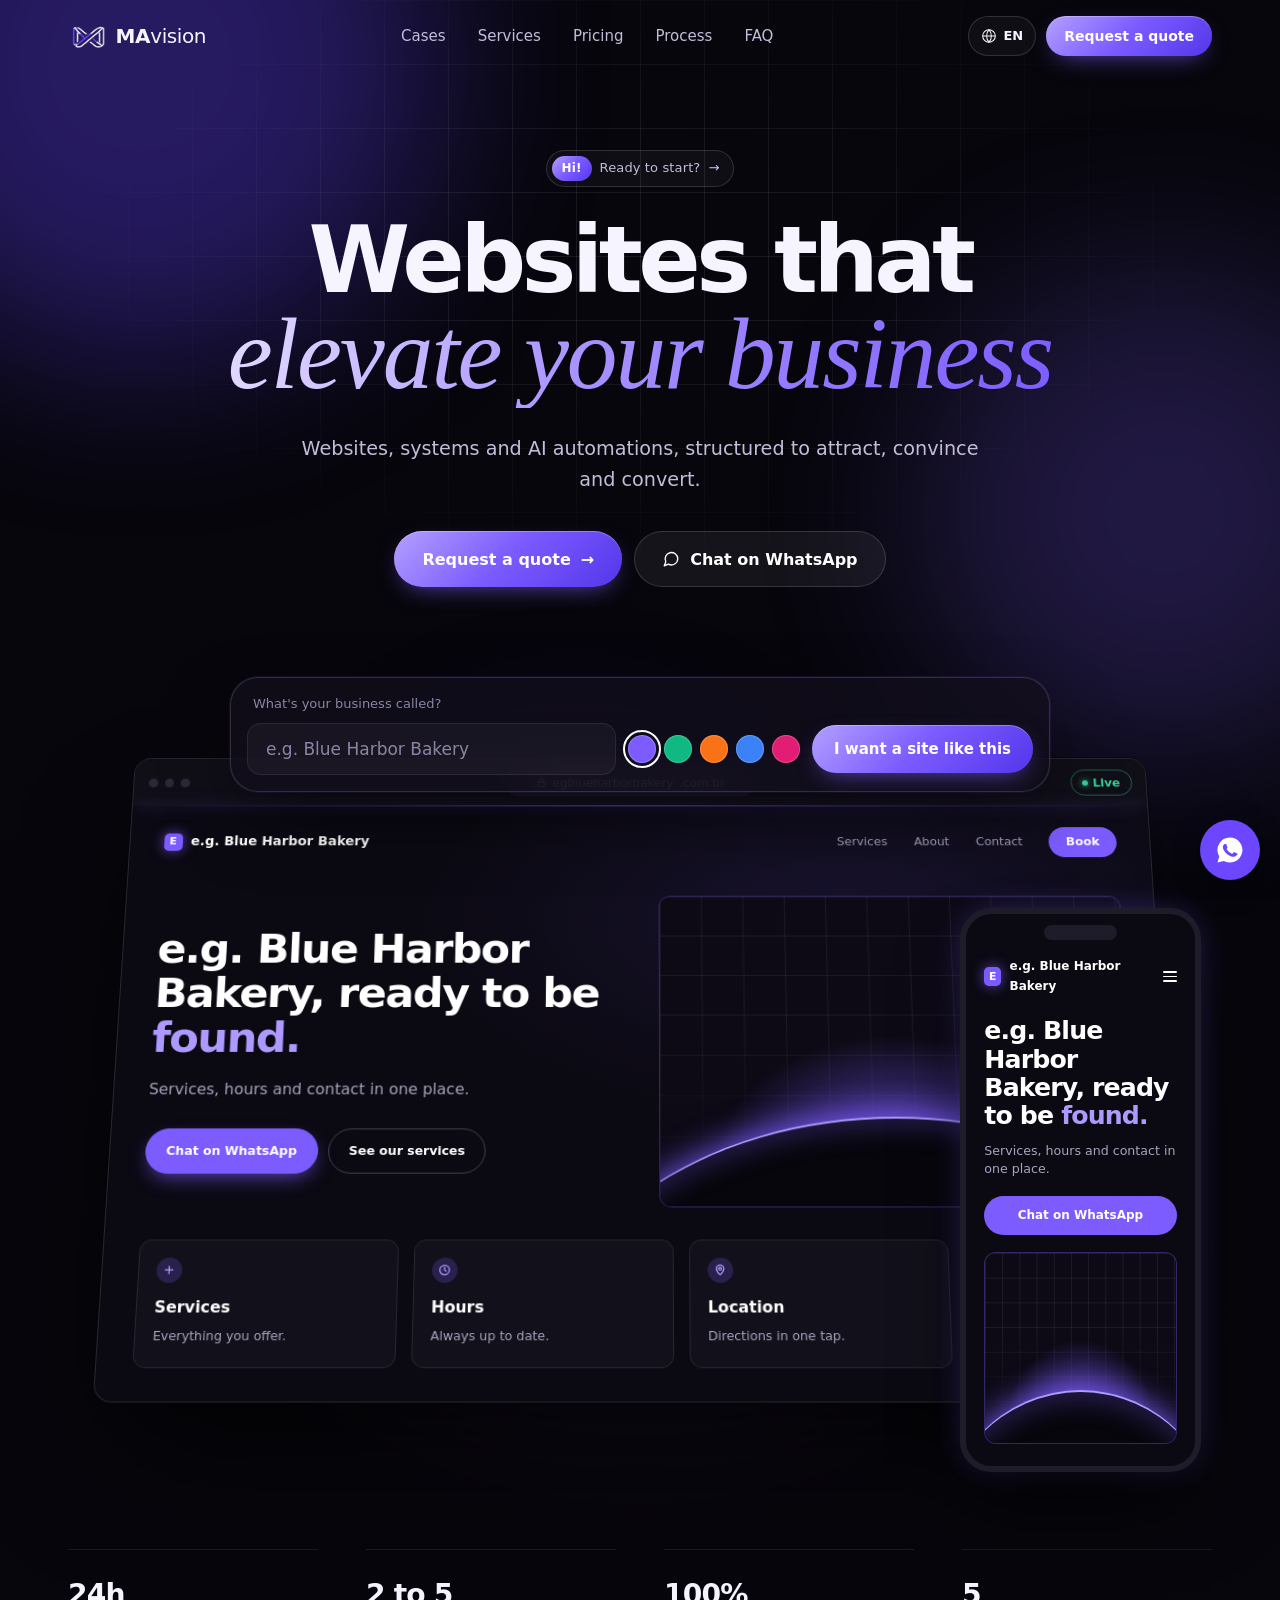
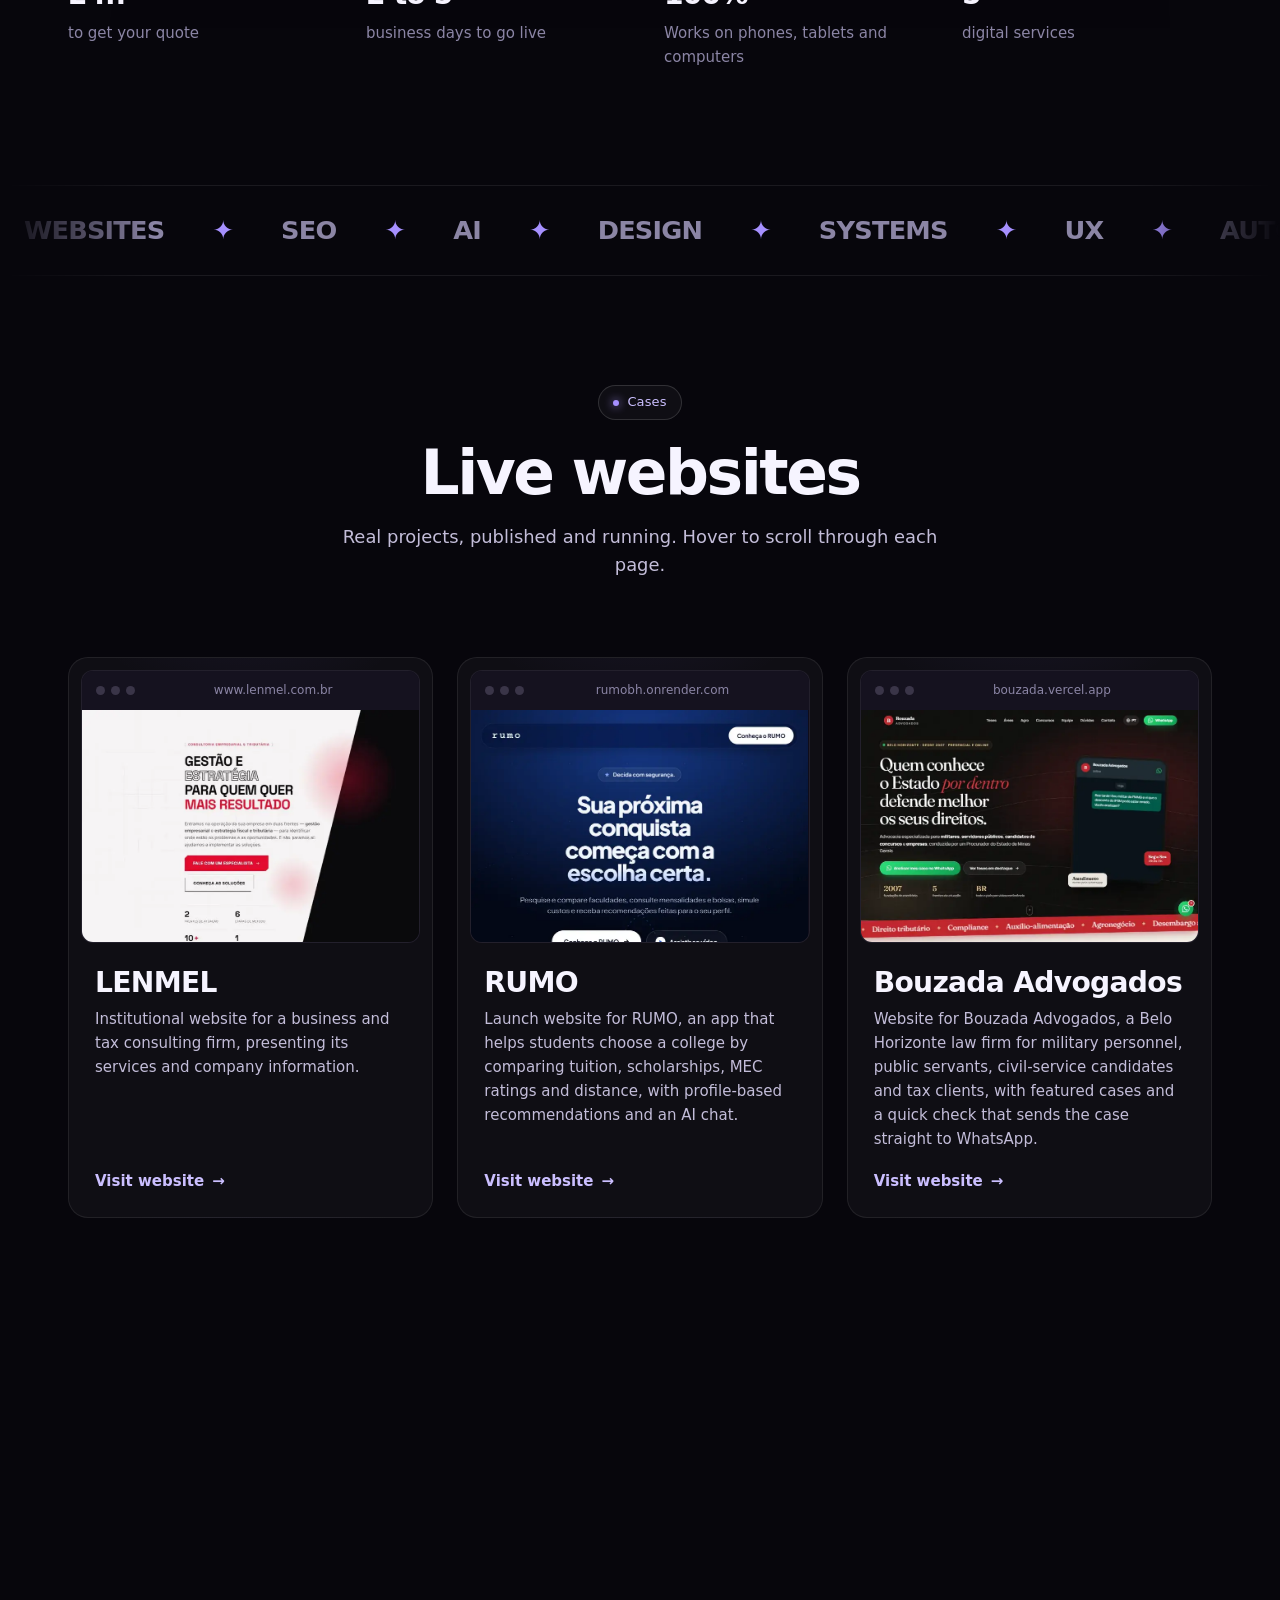
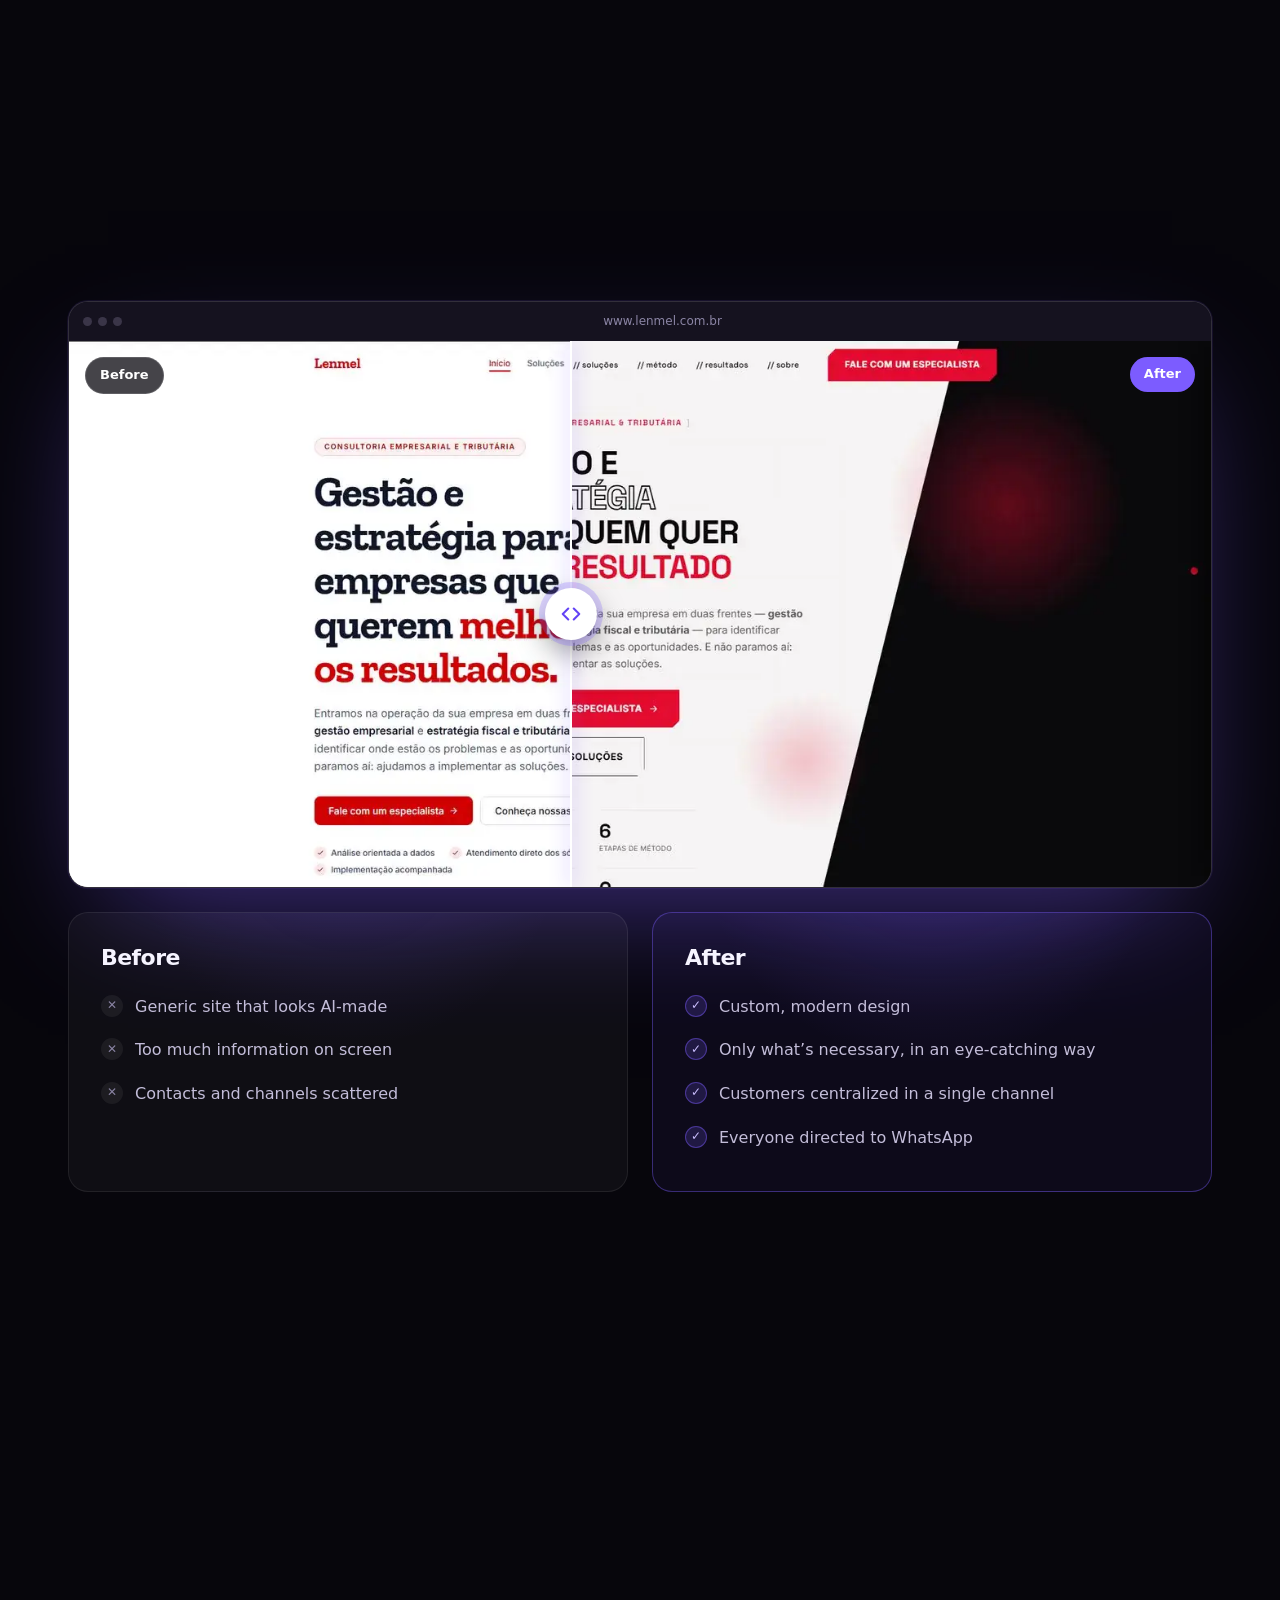
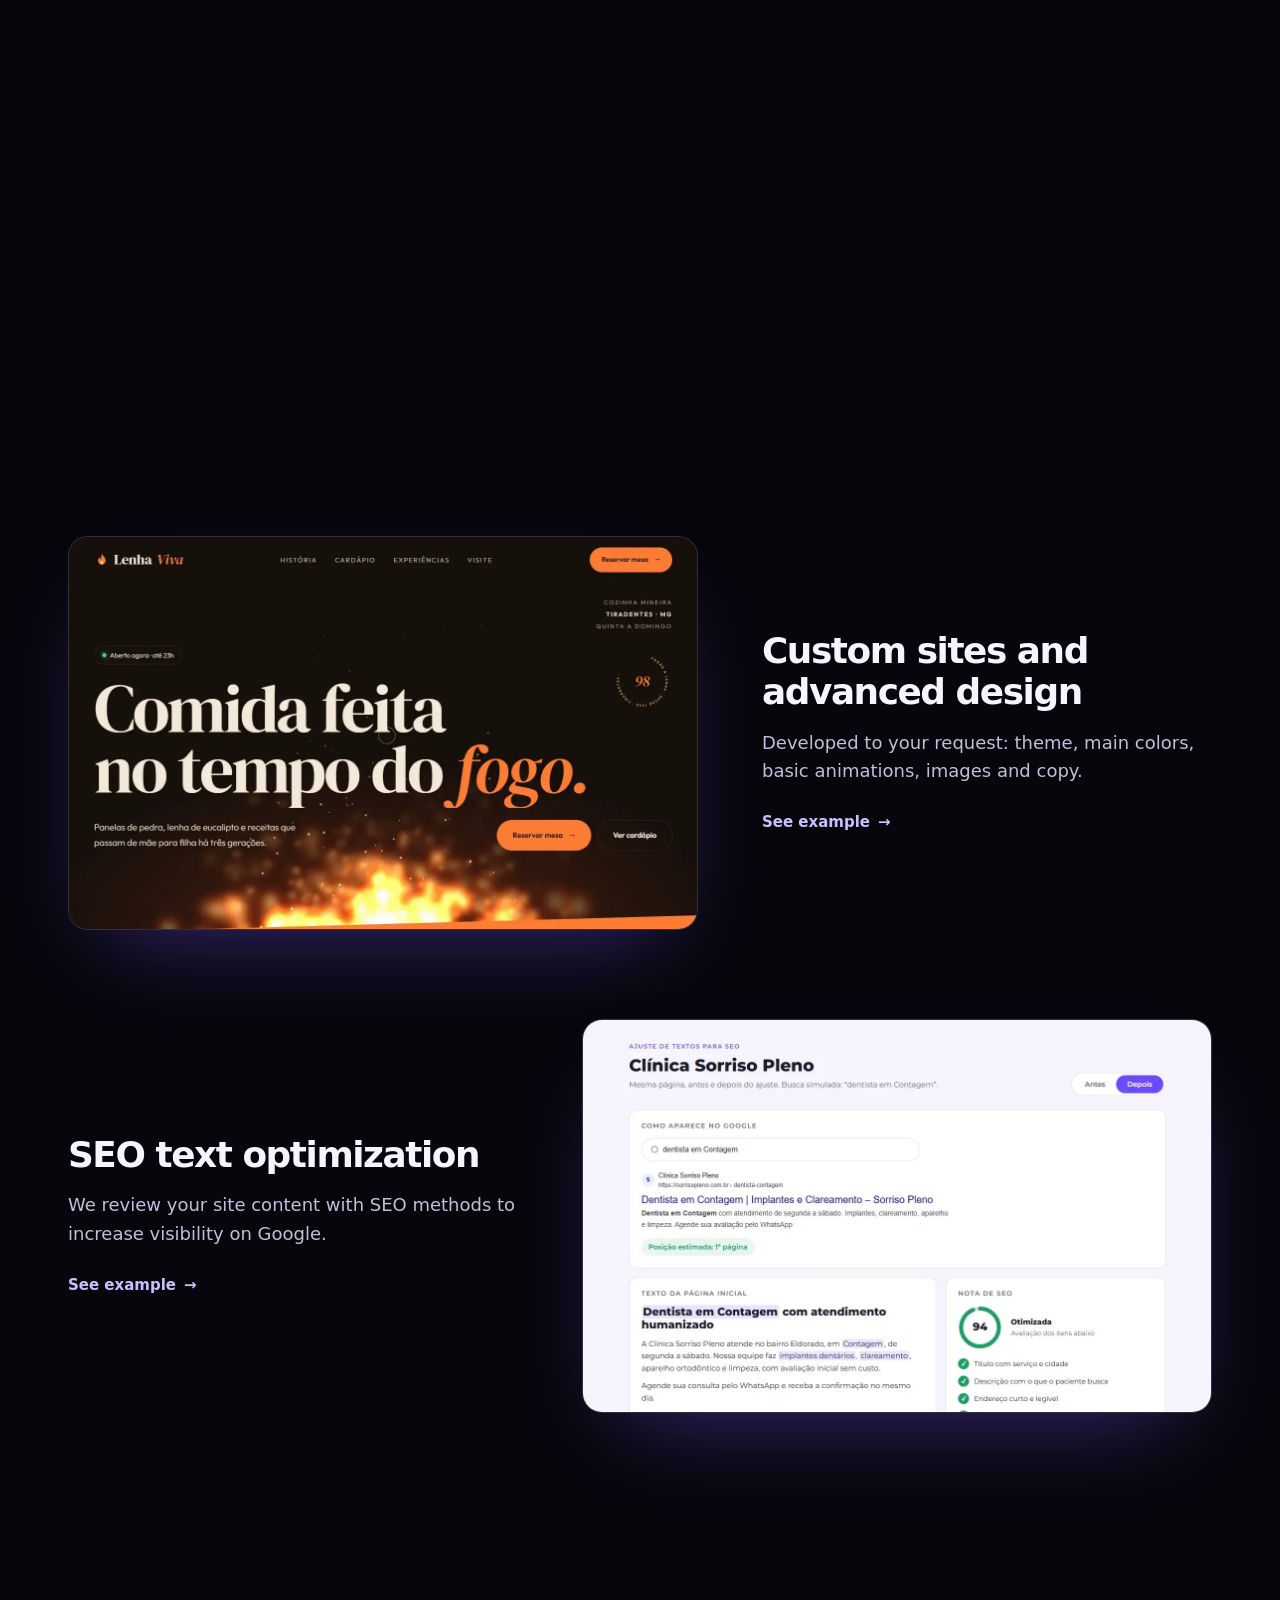
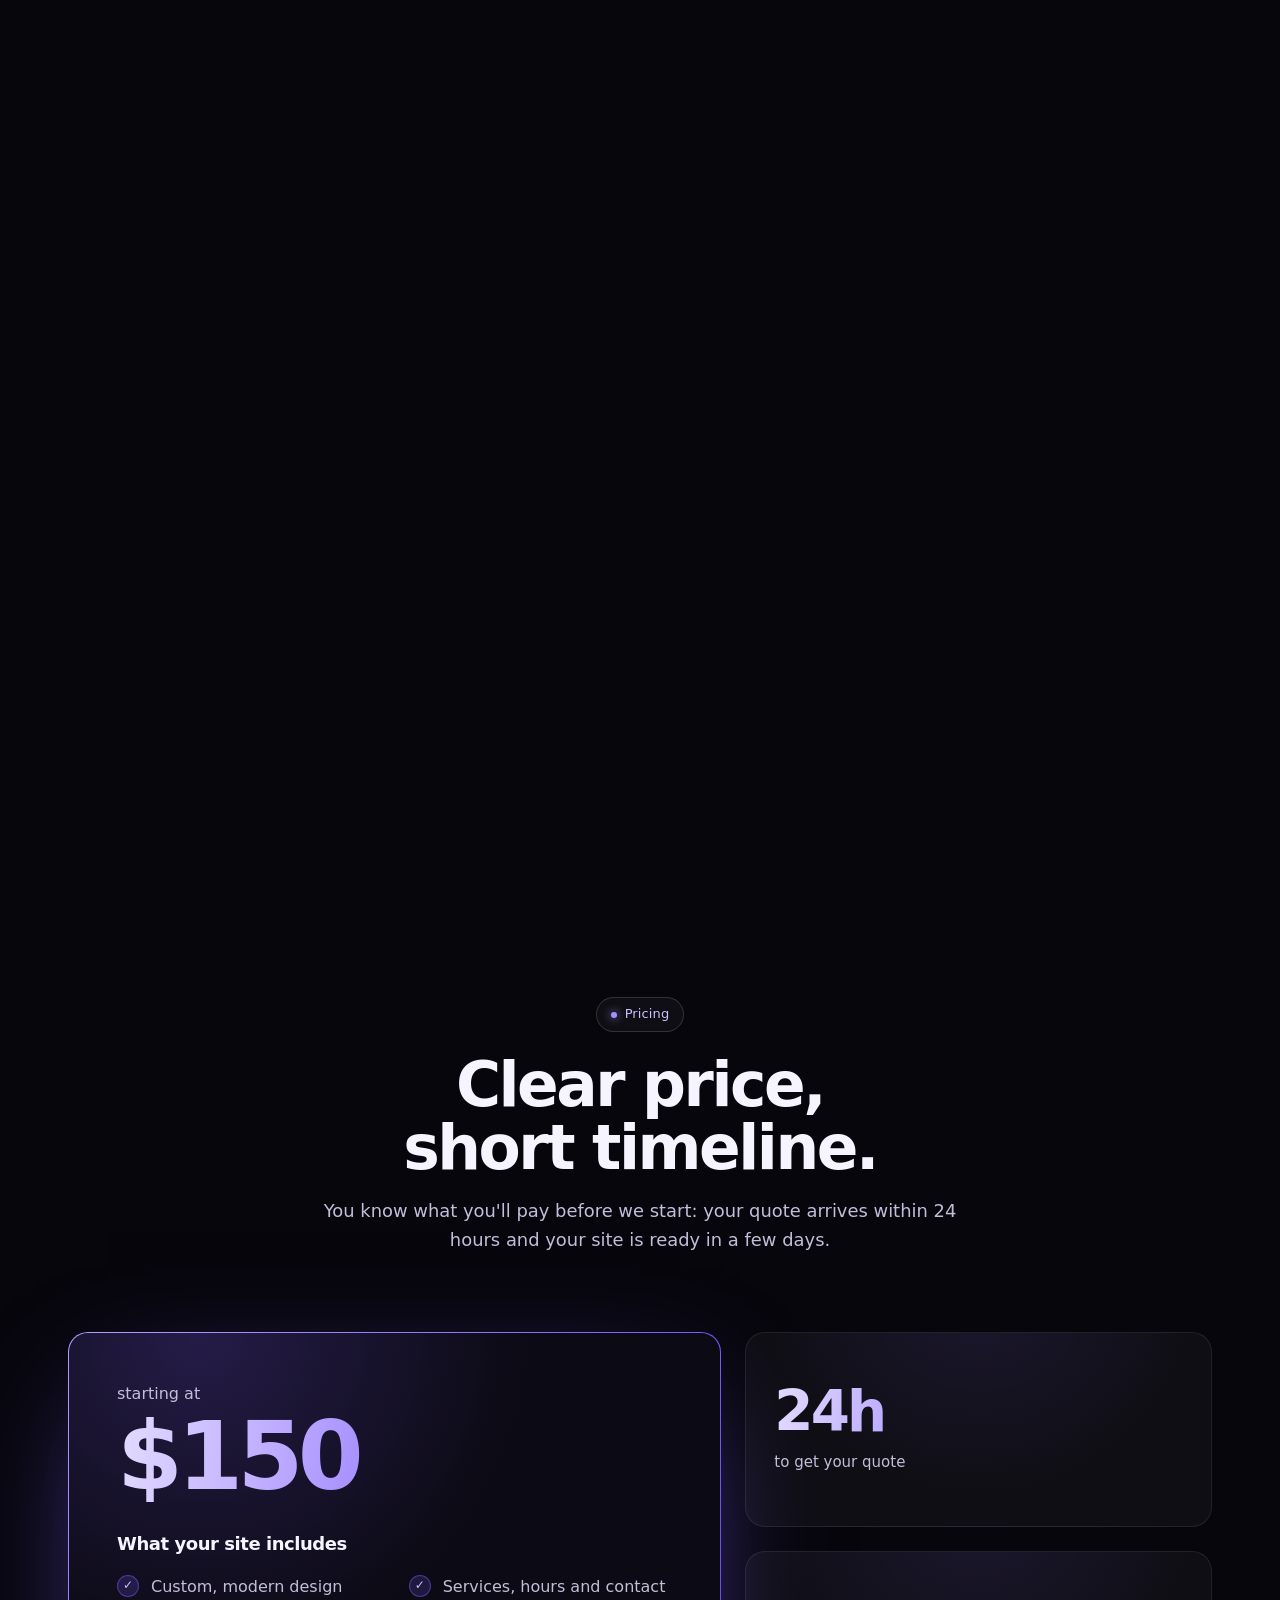
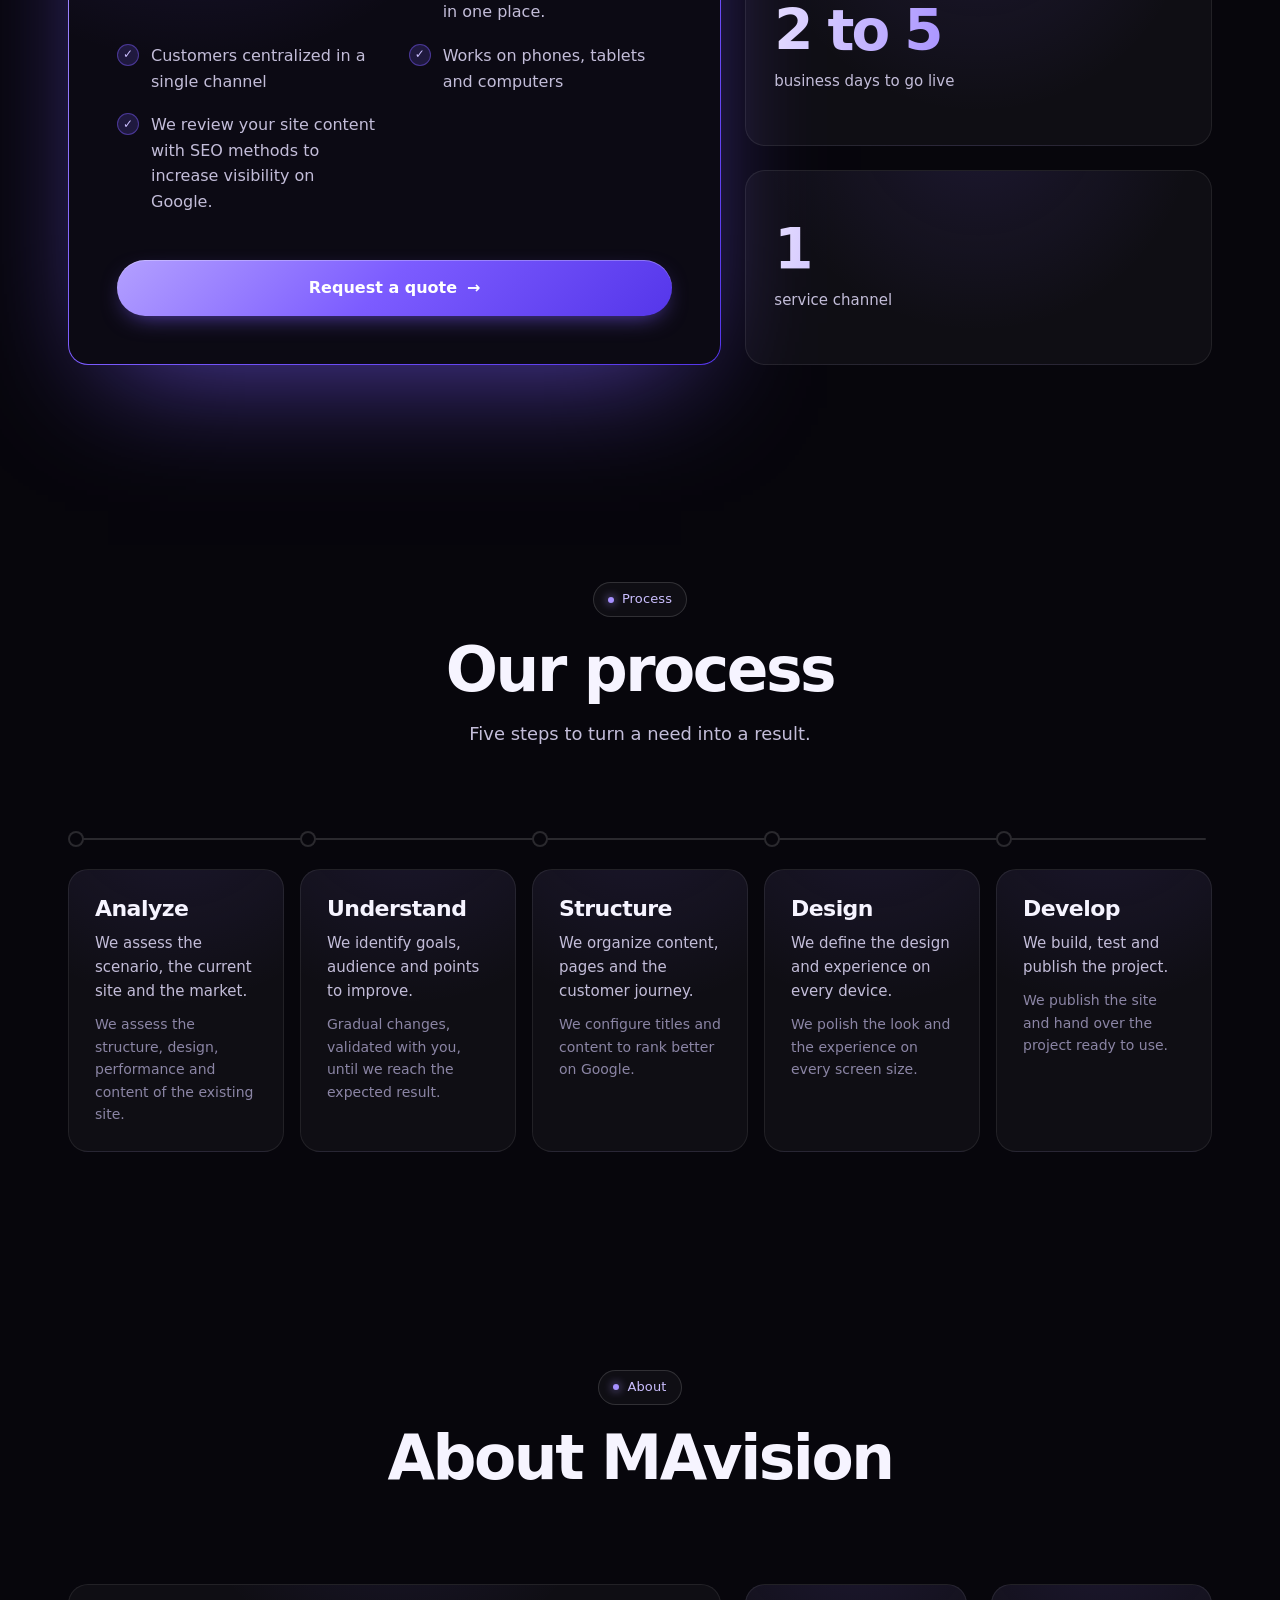
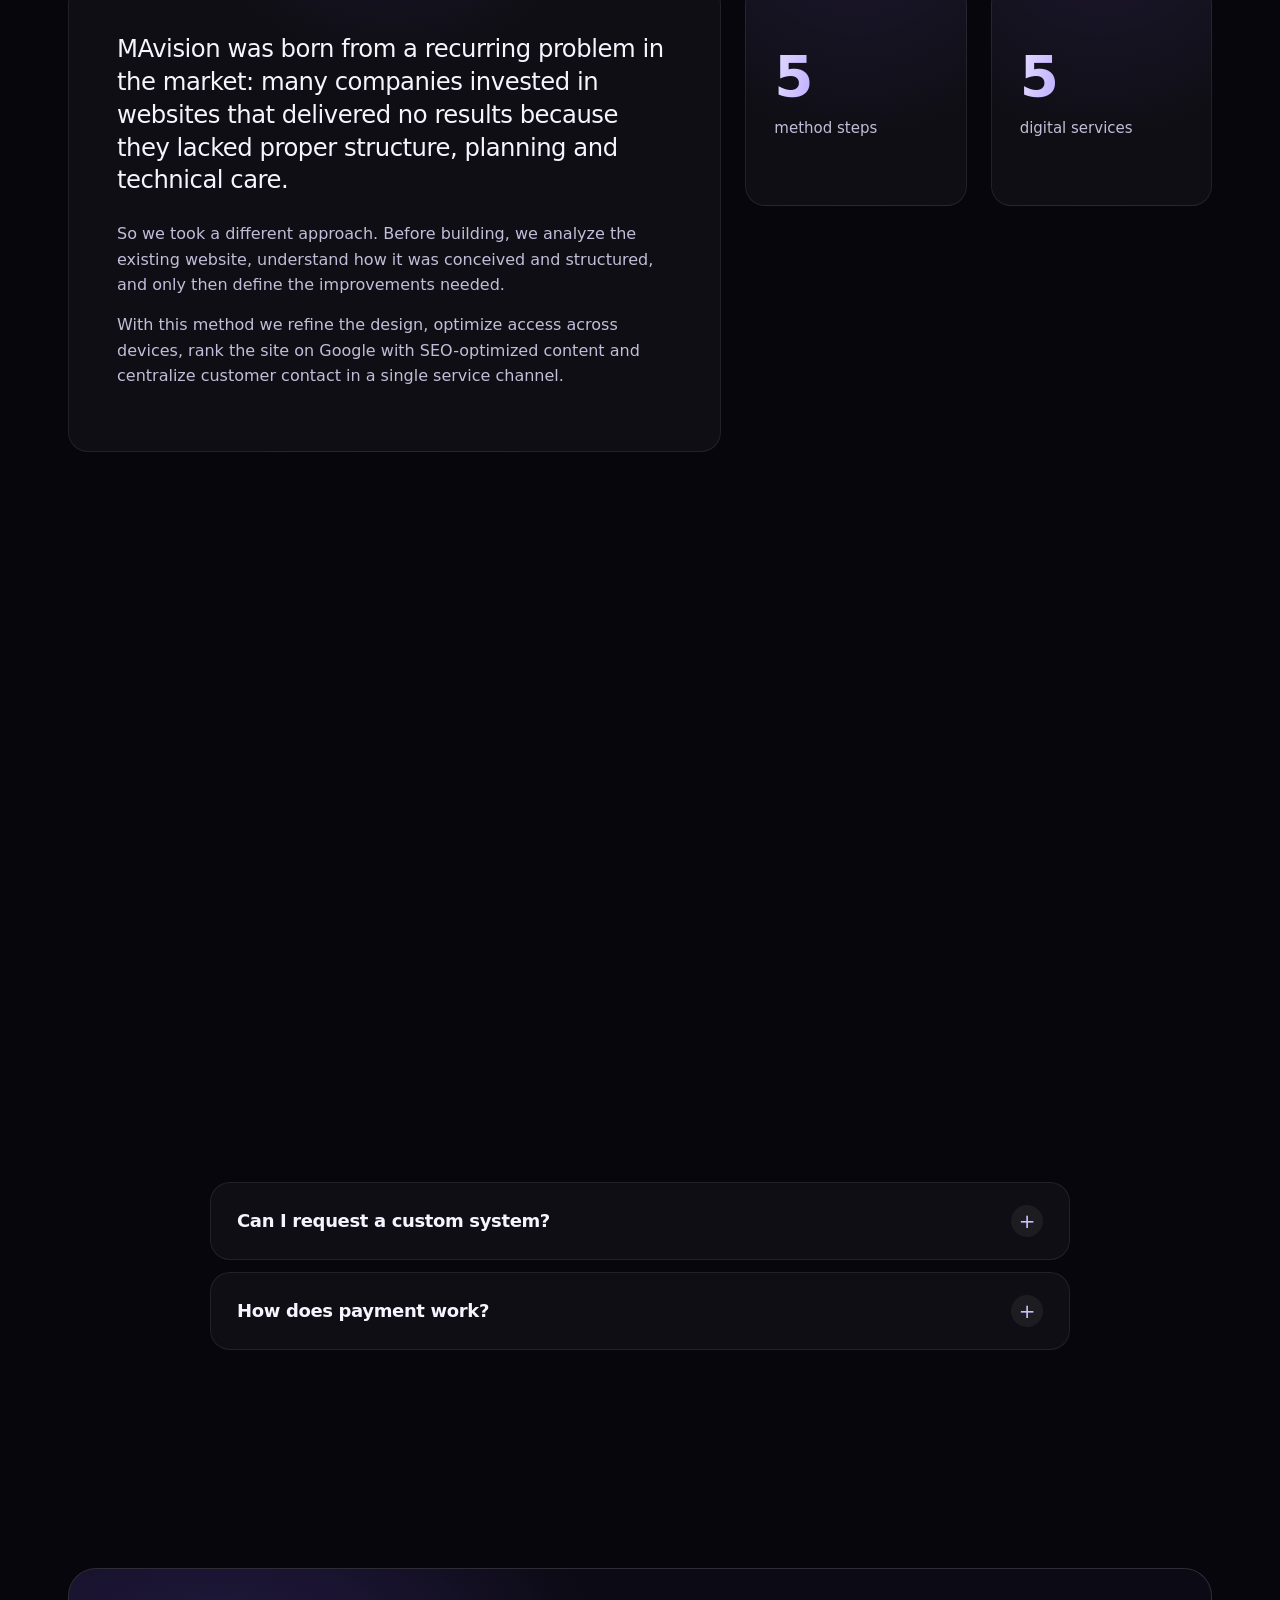
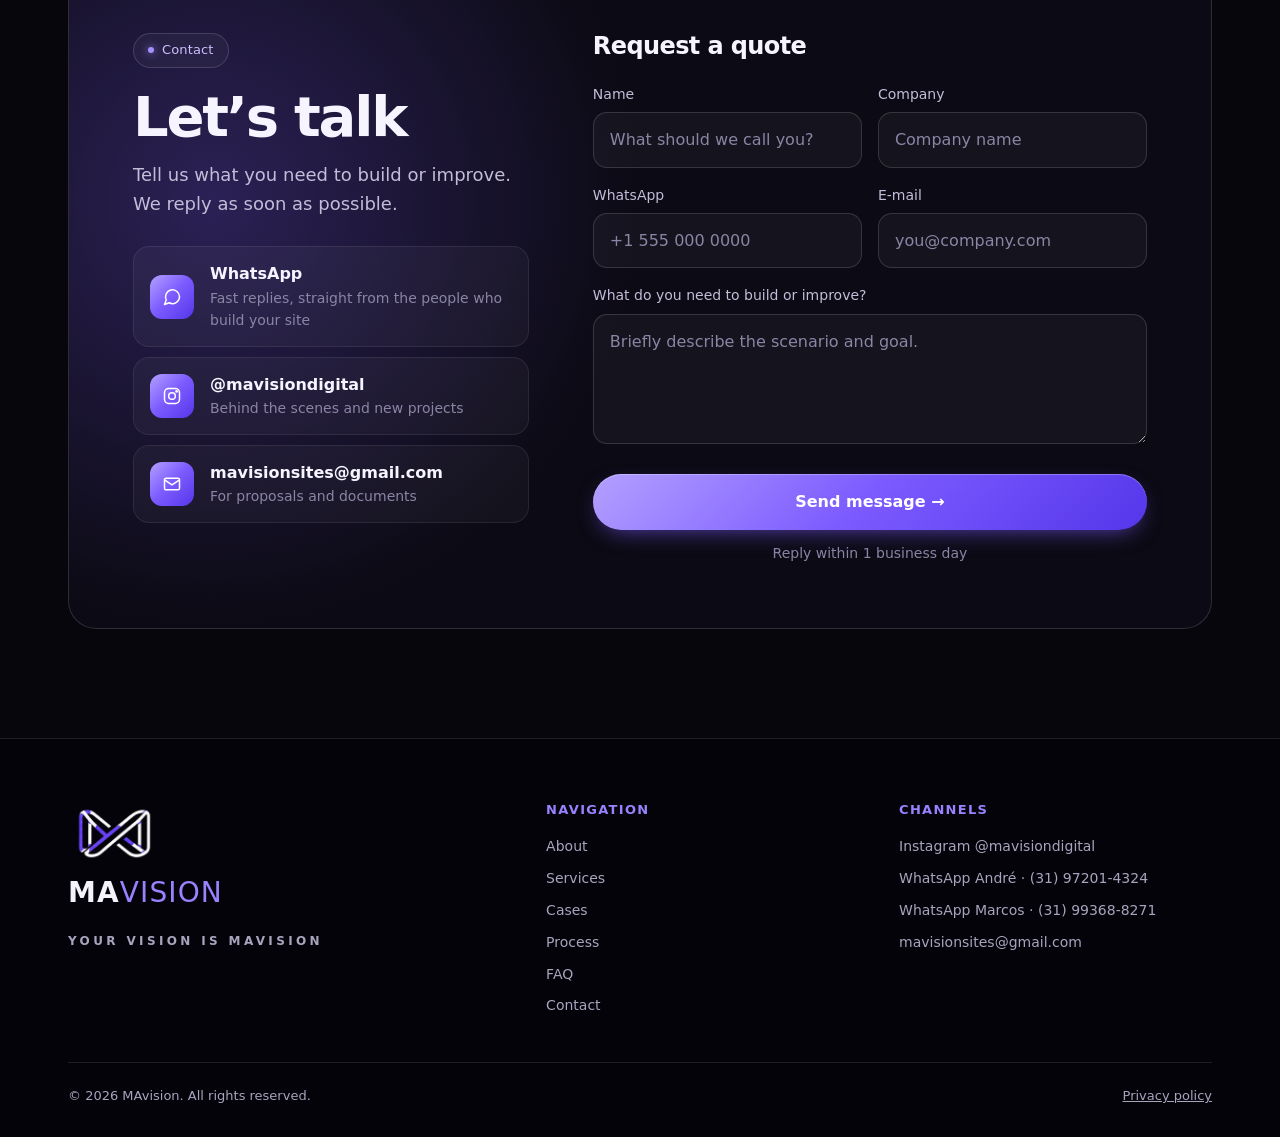
==== en/index.html @ d584a795 "Adiciona o case da Bouzada Advogados Terceiro case na seção "Sites no ar", com o print da página int" ====
<!DOCTYPE html>
<!-- Gerado por build.js a partir de src/index.template.html e i18n.js. Não edite este arquivo; edite o modelo e rode: node build.js -->
<html lang="en">
<head>
<meta charset="utf-8">
<meta name="viewport" content="width=device-width, initial-scale=1, viewport-fit=cover">
<meta http-equiv="Content-Security-Policy" content="default-src 'none'; script-src 'self'; style-src 'self' 'unsafe-inline' https://fonts.googleapis.com; font-src https://fonts.gstatic.com; img-src 'self' data:; frame-src 'self'; manifest-src 'self'; base-uri 'none'; form-action 'none'">
<meta name="referrer" content="strict-origin-when-cross-origin">
<title>Website Design, SEO and AI Automation | MAvision</title>
<meta name="description" content="Professional website design for businesses in North America, Europe and Brazil: custom sites, SEO and AI automation. Get your quote within 24 hours.">
<link rel="canonical" href="https://www.mavision.com.br/en/">
<link rel="alternate" hreflang="pt-BR" href="https://www.mavision.com.br/">
<link rel="alternate" hreflang="en" href="https://www.mavision.com.br/en/">
<link rel="alternate" hreflang="es" href="https://www.mavision.com.br/es/">
<link rel="alternate" hreflang="x-default" href="https://www.mavision.com.br/en/">
<meta property="og:type" content="website">
<meta property="og:site_name" content="MAvision">
<meta property="og:locale" content="en_US">
<meta property="og:locale:alternate" content="pt_BR">
<meta property="og:locale:alternate" content="es_ES">
<meta property="og:url" content="https://www.mavision.com.br/en/">
<meta property="og:title" content="Website Design, SEO and AI Automation | MAvision">
<meta property="og:description" content="Professional website design for businesses in North America, Europe and Brazil: custom sites, SEO and AI automation. Get your quote within 24 hours.">
<meta property="og:image" content="https://www.mavision.com.br/og-image.jpg">
<meta property="og:image:width" content="1200">
<meta property="og:image:height" content="630">
<meta property="og:image:alt" content="MAvision">
<meta name="twitter:card" content="summary_large_image">
<meta name="twitter:title" content="Website Design, SEO and AI Automation | MAvision">
<meta name="twitter:description" content="Professional website design for businesses in North America, Europe and Brazil: custom sites, SEO and AI automation. Get your quote within 24 hours.">
<meta name="twitter:image" content="https://www.mavision.com.br/og-image.jpg">
<link rel="icon" href="../favicon.ico" sizes="48x48">
<link rel="icon" href="../favicon.svg" type="image/svg+xml">
<link rel="icon" href="../favicon-32.png" type="image/png" sizes="32x32">
<link rel="apple-touch-icon" href="../apple-touch-icon.png">
<link rel="manifest" href="../site.webmanifest">
<meta name="theme-color" content="#07060c">
<script type="application/ld+json">
{"@context":"https://schema.org","@graph":[{"@type":"ProfessionalService","@id":"https://www.mavision.com.br/#mavision","name":"MAvision","url":"https://www.mavision.com.br/en/","inLanguage":"en","slogan":"Your vision is MAvision","description":"Websites, systems and AI automations, structured to attract, convince and convert.","logo":"https://www.mavision.com.br/icon-512.png","image":"https://www.mavision.com.br/og-image.jpg","email":"mavisionsites@gmail.com","telephone":"+55-31-99368-8271","address":{"@type":"PostalAddress","addressLocality":"Belo Horizonte","addressRegion":"MG","addressCountry":"BR"},"areaServed":[{"@type":"Country","name":"Brazil"},{"@type":"Place","name":"North America"},{"@type":"Place","name":"Europe"}],"availableLanguage":["pt-BR","en","es"],"sameAs":["https://instagram.com/mavisiondigital"],"makesOffer":{"@type":"Offer","itemOffered":{"@type":"Service","name":"Institutional websites"},"priceSpecification":[{"@type":"PriceSpecification","minPrice":"150","priceCurrency":"USD"},{"@type":"PriceSpecification","minPrice":"150","priceCurrency":"EUR"}]},"hasOfferCatalog":{"@type":"OfferCatalog","name":"Services","itemListElement":[{"@type":"Offer","itemOffered":{"@type":"Service","name":"Institutional websites","description":"Built from ready-made templates or as a simple informational site with a clear structure."}},{"@type":"Offer","itemOffered":{"@type":"Service","name":"Custom sites and advanced design","description":"Developed to your request: theme, main colors, basic animations, images and copy."}},{"@type":"Offer","itemOffered":{"@type":"Service","name":"SEO text optimization","description":"We review your site content with SEO methods to increase visibility on Google."}},{"@type":"Offer","itemOffered":{"@type":"Service","name":"Artificial Intelligence automation","description":"Process automation, such as building and installing a basic contract issuing system."}},{"@type":"Offer","itemOffered":{"@type":"Service","name":"System quotes and feasibility","description":"We assess the need and feasibility of a custom system and provide a quote."}}]}},{"@type":"WebSite","@id":"https://www.mavision.com.br/#site","url":"https://www.mavision.com.br/","name":"MAvision","inLanguage":"en","publisher":{"@id":"https://www.mavision.com.br/#mavision"}},{"@type":"FAQPage","inLanguage":"en","mainEntity":[{"@type":"Question","name":"How long does it take to build a website?","acceptedAnswer":{"@type":"Answer","text":"Institutional sites usually take 2 to 5 business days. Custom projects vary with complexity."}},{"@type":"Question","name":"Will the site work well on mobile?","acceptedAnswer":{"@type":"Answer","text":"Yes. All projects are responsive and optimized for different devices."}},{"@type":"Question","name":"Do you handle SEO?","acceptedAnswer":{"@type":"Answer","text":"Yes. We adjust copy and structure to improve your Google ranking."}},{"@type":"Question","name":"Can I request a custom system?","acceptedAnswer":{"@type":"Answer","text":"Yes. We assess feasibility and send a quote based on your needs."}},{"@type":"Question","name":"How does payment work?","acceptedAnswer":{"@type":"Answer","text":"Terms are set in the quote, after we understand the project scope."}}]}]}
</script>
<link rel="preconnect" href="https://fonts.googleapis.com"><link rel="preconnect" href="https://fonts.gstatic.com" crossorigin>
<link rel="preload" as="style" id="gf" href="https://fonts.googleapis.com/css2?family=Geist:wght@400;500;600;700;800&family=Instrument+Serif:ital@1&family=Montserrat:wght@300;400;600;700;800&display=swap">
<noscript><link rel="stylesheet" href="https://fonts.googleapis.com/css2?family=Geist:wght@400;500;600;700;800&family=Instrument+Serif:ital@1&family=Montserrat:wght@300;400;600;700;800&display=swap"></noscript>
<link rel="stylesheet" href="../style.css">
<script src="../boot.js"></script>
</head>
<body>
<a class="skip" href="#main">MAvision</a>
<div class="bg" aria-hidden="true"><i class="a1"></i><i class="a2"></i><i class="a3"></i></div>

<header class="bar" id="bar"><div class="w bar-in">
<a class="brand" href="#hero" aria-label="MAvision"><img src="../logo-sm.webp" alt="" width="180" height="134"><span><b>MA</b>vision</span></a>
<nav id="nv" aria-label="MAvision"><a href="#cases" data-t="n3">Cases</a><a href="#servicos" data-t="n2">Services</a><a href="#preco" data-t="k1x">Pricing</a><a href="#processo" data-t="n4">Process</a><a href="#faq">FAQ</a></nav>
<div class="tools">
<div class="lang" id="lg"><button type="button" aria-haspopup="true" aria-expanded="false" data-a="al" aria-label="Language"><svg viewBox="0 0 24 24" aria-hidden="true"><circle cx="12" cy="12" r="9.5"/><path d="M2.5 12h19M12 2.5a14.5 14.5 0 010 19M12 2.5a14.5 14.5 0 000 19"/></svg><span id="lc">EN</span></button>
<ul><li><a href="../" hreflang="pt-BR" lang="pt-BR" data-l="pt">Português</a></li><li><a href="../en/" hreflang="en" lang="en" data-l="en" aria-current="true">English</a></li><li><a href="../es/" hreflang="es" lang="es" data-l="es">Español</a></li></ul></div>
<a class="btn btn-sm" href="#contato" data-t="b1">Request a quote</a>
<button class="mb" id="mb" type="button" aria-expanded="false" aria-controls="mp" data-a="am" aria-label="Open menu"><span data-t="mnu">Menu</span></button>
</div></div>
<div class="mp" id="mp">
<div class="mp-h"><span data-t="mnu">Menu</span><button type="button" class="mp-x" id="mpc" data-t="mcl">Close</button></div>
<nav class="mp-n" aria-label="MAvision"><a href="#hero" data-t="mhm">Home</a><a href="#cases" data-t="n3">Cases</a><a href="#servicos" data-t="n2">Services</a><a href="#preco" data-t="k1x">Pricing</a><a href="#processo" data-t="n4">Process</a><a href="#sobre" data-t="n1">About</a><a href="#faq">FAQ</a><a href="#contato" data-t="n5">Contact</a></nav>
<div class="mp-l"><a href="../" hreflang="pt-BR" lang="pt-BR" data-l="pt">PT</a><a href="../en/" hreflang="en" lang="en" data-l="en" aria-current="true">EN</a><a href="../es/" hreflang="es" lang="es" data-l="es">ES</a></div>
</div></header>

<main id="main">
<!-- HERO: headline, then the visitor builds their own site -->
<section class="hero" id="hero">
<div class="hero-grid" aria-hidden="true"></div>
<div class="w hero-in">
<a class="chip chip-hero r0" href="#contato"><b data-t="hi">Hi!</b><span data-t="badge">Ready to start?</span><i aria-hidden="true">→</i></a>
<h1 class="r0"><span data-t="h1a">Websites that</span> <em data-t="h1b">elevate your business</em></h1>
<p class="lead r0" data-t="hs">Websites, systems and AI automations, structured to attract, convince and convert.</p>
<div class="hero-acts r0"><a class="btn btn-lg" href="#contato"><span data-t="b1">Request a quote</span><i class="ar" aria-hidden="true">→</i></a><a class="btn btn-ghost btn-lg" id="wb" href="https://wa.me/5531993688271?text=Hello!%20I%20came%20from%20the%20MAvision%20website%20and%20would%20like%20a%20quote%20for%20a%20website%2Fsystem." target="_blank" rel="noopener noreferrer"><svg viewBox="0 0 24 24" aria-hidden="true"><path d="M21 11.5a8.4 8.4 0 01-12.4 7.4L3 21l2.1-5.4A8.4 8.4 0 1121 11.5z"/></svg><span data-t="bw">Chat on WhatsApp</span></a></div>
</div>

<div class="w stage r0" id="stage">
<form class="cmd" id="live" novalidate>
<label for="lvn" data-t="lvl">What's your business called?</label>
<div class="cmd-row">
<input id="lvn" maxlength="40" autocomplete="organization" data-p="lvp" placeholder="e.g. Blue Harbor Bakery">
<div class="sw" role="radiogroup" aria-labelledby="lvcl"><span id="lvcl" class="vh" data-t="lvc">Brand colour</span><input type="radio" name="lvc" id="c1" value="#7c5cff" checked><label for="c1" style="--c:#7c5cff" aria-label="Roxo"></label><input type="radio" name="lvc" id="c2" value="#10b981"><label for="c2" style="--c:#10b981" aria-label="Verde"></label><input type="radio" name="lvc" id="c3" value="#f97316"><label for="c3" style="--c:#f97316" aria-label="Laranja"></label><input type="radio" name="lvc" id="c4" value="#3b82f6"><label for="c4" style="--c:#3b82f6" aria-label="Azul"></label><input type="radio" name="lvc" id="c5" value="#e11d74"><label for="c5" style="--c:#e11d74" aria-label="Rosa"></label></div>
<a class="btn" id="lvb" href="https://wa.me/5531993688271?text=Hello!%20I%20came%20from%20the%20MAvision%20website%20and%20would%20like%20a%20quote%20for%20a%20website%2Fsystem." target="_blank" rel="noopener noreferrer" data-t="lvb">I want a site like this</a>
</div>
</form>
<div class="tilt" id="tilt">
<div class="mock" id="mock" data-ui aria-hidden="true">
<div class="m-top"><i></i><i></i><i></i><span class="m-url"><svg viewBox="0 0 24 24"><rect x="5" y="11" width="14" height="10" rx="2"/><path d="M8 11V7a4 4 0 018 0v4"/></svg><span id="lvurl">suamarca</span>.com.br</span><span class="m-live" data-t="mon">Live</span></div>
<div class="m-body">
<div class="m-nav"><span class="m-logo"><i id="lvini">S</i><b class="lvname" data-t="mk">Your brand</b></span><span data-t="n2">Services</span><span data-t="n1">About</span><span data-t="n5">Contact</span><span class="m-cta" data-t="mag">Book</span></div>
<div class="m-hero"><div><b class="m-name"><span class="lvh" data-t="mhn">Your business</span><span data-t="mhx">, ready to be</span> <em data-t="mhy">found.</em></b><p data-t="mp">Services, hours and contact in one place.</p><div class="m-btns"><span data-t="bw">Chat on WhatsApp</span><span data-t="b2">See our services</span></div></div><div class="m-pic"><span class="m-grid"></span><span class="m-arc"></span></div></div>
<div class="m-feat"><div><i><svg viewBox="0 0 24 24"><path d="M12 5v14M5 12h14"/></svg></i><b data-t="n2">Services</b><small data-t="mc1">Everything you offer.</small></div><div><i><svg viewBox="0 0 24 24"><circle cx="12" cy="12" r="9"/><path d="M12 7v5l3 2"/></svg></i><b data-t="mc2t">Hours</b><small data-t="mc2">Always up to date.</small></div><div><i><svg viewBox="0 0 24 24"><path d="M12 21s-7-6.2-7-11.5a7 7 0 0114 0C19 14.8 12 21 12 21z"/><circle cx="12" cy="9.5" r="2.5"/></svg></i><b data-t="mc3t">Location</b><small data-t="mc3">Directions in one tap.</small></div></div>
</div>
</div>
<div class="m-phone" aria-hidden="true"><div class="m-nav"><span class="m-logo"><i class="lvini2">S</i><b class="lvname" data-t="mk">Your brand</b></span><b class="m-burger"><i></i><i></i><i></i></b></div><b class="m-name"><span class="lvh" data-t="mhn">Your business</span><span data-t="mhx">, ready to be</span> <em data-t="mhy">found.</em></b><p data-t="mp">Services, hours and contact in one place.</p><span class="m-b" data-t="bw">Chat on WhatsApp</span><div class="m-pic"><span class="m-grid"></span><span class="m-arc"></span></div></div>
</div>
<div class="facts">
<p><b>24h</b><span data-t="k2">to get your quote</span></p>
<p><b data-t="k3v">2 to 5</b><span data-t="k3">business days to go live</span></p>
<p><b>100%</b><span data-t="x4full">Works on phones, tablets and computers</span></p>
<p><b>5</b><span data-t="x2">digital services</span></p>
</div>
</div>
</section>

<div class="band" aria-hidden="true"><div class="band-in"><div class="g"><span>WEBSITES</span><span>✦</span><span>SEO</span><span>✦</span><span>AI</span><span>✦</span><span>DESIGN</span><span>✦</span><span>SYSTEMS</span><span>✦</span><span>UX</span><span>✦</span><span>AUTOMATION</span><span>✦</span><span>WEBSITES</span><span>✦</span><span>SEO</span><span>✦</span><span>AI</span><span>✦</span><span>DESIGN</span><span>✦</span><span>SYSTEMS</span><span>✦</span><span>UX</span><span>✦</span><span>AUTOMATION</span><span>✦</span><span>WEBSITES</span><span>✦</span><span>SEO</span><span>✦</span><span>AI</span><span>✦</span><span>DESIGN</span><span>✦</span><span>SYSTEMS</span><span>✦</span><span>UX</span><span>✦</span><span>AUTOMATION</span><span>✦</span><span>WEBSITES</span><span>✦</span><span>SEO</span><span>✦</span><span>AI</span><span>✦</span><span>DESIGN</span><span>✦</span><span>SYSTEMS</span><span>✦</span><span>UX</span><span>✦</span><span>AUTOMATION</span><span>✦</span><span>WEBSITES</span><span>✦</span><span>SEO</span><span>✦</span><span>AI</span><span>✦</span><span>DESIGN</span><span>✦</span><span>SYSTEMS</span><span>✦</span><span>UX</span><span>✦</span><span>AUTOMATION</span><span>✦</span><span>WEBSITES</span><span>✦</span><span>SEO</span><span>✦</span><span>AI</span><span>✦</span><span>DESIGN</span><span>✦</span><span>SYSTEMS</span><span>✦</span><span>UX</span><span>✦</span><span>AUTOMATION</span><span>✦</span></div><div class="g"><span>WEBSITES</span><span>✦</span><span>SEO</span><span>✦</span><span>AI</span><span>✦</span><span>DESIGN</span><span>✦</span><span>SYSTEMS</span><span>✦</span><span>UX</span><span>✦</span><span>AUTOMATION</span><span>✦</span><span>WEBSITES</span><span>✦</span><span>SEO</span><span>✦</span><span>AI</span><span>✦</span><span>DESIGN</span><span>✦</span><span>SYSTEMS</span><span>✦</span><span>UX</span><span>✦</span><span>AUTOMATION</span><span>✦</span><span>WEBSITES</span><span>✦</span><span>SEO</span><span>✦</span><span>AI</span><span>✦</span><span>DESIGN</span><span>✦</span><span>SYSTEMS</span><span>✦</span><span>UX</span><span>✦</span><span>AUTOMATION</span><span>✦</span><span>WEBSITES</span><span>✦</span><span>SEO</span><span>✦</span><span>AI</span><span>✦</span><span>DESIGN</span><span>✦</span><span>SYSTEMS</span><span>✦</span><span>UX</span><span>✦</span><span>AUTOMATION</span><span>✦</span><span>WEBSITES</span><span>✦</span><span>SEO</span><span>✦</span><span>AI</span><span>✦</span><span>DESIGN</span><span>✦</span><span>SYSTEMS</span><span>✦</span><span>UX</span><span>✦</span><span>AUTOMATION</span><span>✦</span><span>WEBSITES</span><span>✦</span><span>SEO</span><span>✦</span><span>AI</span><span>✦</span><span>DESIGN</span><span>✦</span><span>SYSTEMS</span><span>✦</span><span>UX</span><span>✦</span><span>AUTOMATION</span><span>✦</span></div></div></div>

<!-- CASES -->
<section class="sec" id="cases"><div class="w">
<div class="sh r"><span class="chip" data-t="n3">Cases</span><h2 data-t="wkt">Live websites</h2><p data-t="wkd">Real projects, published and running. Hover to scroll through each page.</p></div>
<div class="work">
<a class="card wk r" href="https://www.lenmel.com.br" target="_blank" rel="noopener noreferrer"><div class="frame" data-ui><div class="f-top"><i></i><i></i><i></i><span>www.lenmel.com.br</span></div><div class="f-view"><img src="../projeto-lenmel.webp" alt="Página inicial do site da LENMEL, consultoria empresarial e tributária" width="820" height="6230" loading="lazy"></div></div><div class="wk-t"><div><h3>LENMEL</h3><p data-t="p1">Institutional website for a business and tax consulting firm, presenting its services and company information.</p></div><span class="go" data-t="vs">Visit website</span></div></a>
<a class="card wk r" href="https://rumobh.onrender.com/" target="_blank" rel="noopener noreferrer"><div class="frame" data-ui><div class="f-top"><i></i><i></i><i></i><span>rumobh.onrender.com</span></div><div class="f-view"><img src="../projeto-rumo.webp" alt="Página inicial do RUMO, app para escolher faculdade" width="820" height="9760" loading="lazy"></div></div><div class="wk-t"><div><h3>RUMO</h3><p data-t="p2">Launch website for RUMO, an app that helps students choose a college by comparing tuition, scholarships, MEC ratings and distance, with profile-based recommendations and an AI chat.</p></div><span class="go" data-t="vs">Visit website</span></div></a>
<a class="card wk r" href="https://bouzada.vercel.app/" target="_blank" rel="noopener noreferrer"><div class="frame" data-ui><div class="f-top"><i></i><i></i><i></i><span>bouzada.vercel.app</span></div><div class="f-view"><img src="../projeto-bouzada.webp" alt="Página inicial do site da Bouzada Advogados, escritório de advocacia em Belo Horizonte" width="820" height="8416" loading="lazy"></div></div><div class="wk-t"><div><h3>Bouzada Advogados</h3><p data-t="p3">Website for Bouzada Advogados, a Belo Horizonte law firm for military personnel, public servants, civil-service candidates and tax clients, with featured cases and a quick check that sends the case straight to WhatsApp.</p></div><span class="go" data-t="vs">Visit website</span></div></a>
</div>
<a class="card next r" href="#contato"><span class="plus" aria-hidden="true">+</span><div><h3 data-t="ch">Your case here</h3><p data-t="cx">Case dedicated to a future MAvision client. This space is reserved for our next project, and it could be yours.</p></div><span class="go" data-t="cv">I want to be the next case</span></a>
</div></section>

<!-- BEFORE / AFTER -->
<section class="sec" id="comparar"><div class="w">
<div class="sh r"><span class="chip"><span data-t="bfa">Before</span> · <span data-t="bfb">After</span></span><h2 data-t="bfx">Same site, before and after</h2><p data-t="bfd">Drag to compare the same website before and after MAvision’s work.</p></div>
<div class="cmw r" data-ui><div class="f-top"><i></i><i></i><i></i><span>www.lenmel.com.br</span></div>
<div class="cmp" id="cmp" style="--x:50%"><div class="cm-b"><img src="../depois-lenmel.webp" alt="Site da LENMEL depois da reformulação feita pela MAvision" width="1400" height="670" loading="lazy"></div><div class="cm-a"><img src="../antes-lenmel.webp" alt="Site da LENMEL antes da reformulação" width="1400" height="670" loading="lazy"></div>
<span class="tag ta" data-t="bfa">Before</span><span class="tag tb" data-t="bfb">After</span>
<div class="hdl"><i><svg viewBox="0 0 24 24"><path d="M9 6l-6 6 6 6M15 6l6 6-6 6"/></svg></i></div><input class="rg" id="cr" type="range" min="0" max="100" value="50" data-a="ac" aria-label="Compare before and after"></div></div>
<div class="vs2">
<div class="card r"><h3 data-t="bfa">Before</h3><ul class="no"><li data-t="bfa1">Generic site that looks AI-made</li><li data-t="bfa2">Too much information on screen</li><li data-t="bfa3">Contacts and channels scattered</li></ul></div>
<div class="card card-hi r"><h3 data-t="bfb">After</h3><ul class="yes"><li data-t="bfb1">Custom, modern design</li><li data-t="bfb2">Only what’s necessary, in an eye-catching way</li><li data-t="bfb3">Customers centralized in a single channel</li><li data-t="bfb4">Everyone directed to WhatsApp</li></ul></div>
</div>
</div></section>

<!-- SERVICES (kept: one row per service with its working example) -->
<section class="sec" id="servicos"><div class="w">
<div class="sh r"><span class="chip" data-t="n2">Services</span><h2 data-t="st">Services</h2><p data-t="sd">Digital solutions for every stage of your business.</p></div>
<div class="svl">
<article class="sv ex r" data-ex="../exemplos/institucional.html" tabindex="0" role="button"><div class="sv-t"><h3 data-t="s1">Institutional websites</h3><p data-t="d1">Built from ready-made templates or as a simple informational site with a clear structure.</p><span class="go" data-t="vx">See example</span></div><figure><img src="../img/ex-institucional.webp" alt="Exemplo de site institucional para um escritório de contabilidade" width="1264" height="790" loading="lazy"></figure></article>
<article class="sv ex r" data-ex="../exemplos/sob-medida.html" tabindex="0" role="button"><div class="sv-t"><h3 data-t="s2">Custom sites and advanced design</h3><p data-t="d2">Developed to your request: theme, main colors, basic animations, images and copy.</p><span class="go" data-t="vx">See example</span></div><figure><img src="../img/ex-sob-medida.webp" alt="Exemplo de site sob medida para um restaurante mineiro" width="1264" height="790" loading="lazy"></figure></article>
<article class="sv ex r" data-ex="../exemplos/seo.html" tabindex="0" role="button"><div class="sv-t"><h3 data-t="s3">SEO text optimization</h3><p data-t="d3">We review your site content with SEO methods to increase visibility on Google.</p><span class="go" data-t="vx">See example</span></div><figure><img src="../img/ex-seo.webp" alt="Exemplo de ajuste de SEO mostrando o resultado no Google" width="1264" height="790" loading="lazy"></figure></article>
<article class="sv ex r" data-ex="../exemplos/automacao.html" tabindex="0" role="button"><div class="sv-t"><h3 data-t="s4">Artificial Intelligence automation</h3><p data-t="d4">Process automation, such as building and installing a basic contract issuing system.</p><span class="go" data-t="vx">See example</span></div><figure><img src="../img/ex-automacao.webp" alt="Exemplo de gerador de contratos automatizado" width="1264" height="790" loading="lazy"></figure></article>
<article class="sv ex r" data-ex="../exemplos/viabilidade.html" tabindex="0" role="button"><div class="sv-t"><h3 data-t="s5">System quotes and feasibility</h3><p data-t="d5">We assess the need and feasibility of a custom system and provide a quote.</p><span class="go" data-t="vx">See example</span></div><figure><img src="../img/ex-viabilidade.webp" alt="Exemplo de estudo de viabilidade de um sistema" width="1264" height="790" loading="lazy"></figure></article>
</div>
</div></section>

<!-- PRICE -->
<section class="sec" id="preco"><div class="w">
<div class="sh r"><span class="chip" data-t="k1x">Pricing</span><h2 data-t="pht">Clear price, short timeline.</h2><p data-t="phd">You know what you'll pay before we start: your quote arrives within 24 hours and your site is ready in a few days.</p></div>
<div class="pr-g">
<div class="card pr-main r"><div class="pr-top"><span data-t="k1">starting at</span><b id="price" data-t="pv">$150</b></div>
<h3 data-t="phi">What your site includes</h3>
<ul class="yes"><li data-t="bfb1">Custom, modern design</li><li data-t="mp">Services, hours and contact in one place.</li><li data-t="bfb3">Customers centralized in a single channel</li><li data-t="x4full">Works on phones, tablets and computers</li><li data-t="d3">We review your site content with SEO methods to increase visibility on Google.</li></ul>
<a class="btn btn-lg btn-block" href="#contato"><span data-t="b1">Request a quote</span><i class="ar" aria-hidden="true">→</i></a></div>
<div class="pr-side">
<div class="card stat r"><b>24h</b><span data-t="k2">to get your quote</span></div>
<div class="card stat r"><b data-t="k3v">2 to 5</b><span data-t="k3">business days to go live</span></div>
<div class="card stat r"><b>1</b><span data-t="x3">service channel</span></div>
</div>
</div>
</div></section>

<!-- PROCESS -->
<section class="sec" id="processo"><div class="w">
<div class="sh r"><span class="chip" data-t="n4">Process</span><h2 data-t="rt">Our process</h2><p data-t="rd">Five steps to turn a need into a result.</p></div>
<ol class="tl" id="tl">
<li class="r"><span class="dot" aria-hidden="true"></span><div class="card"><h3 data-t="r1">Analyze</h3><p data-t="e1">We assess the scenario, the current site and the market.</p><p class="sub" data-t="fb1">We assess the structure, design, performance and content of the existing site.</p></div></li>
<li class="r"><span class="dot" aria-hidden="true"></span><div class="card"><h3 data-t="r2">Understand</h3><p data-t="e2">We identify goals, audience and points to improve.</p><p class="sub" data-t="fb2">Gradual changes, validated with you, until we reach the expected result.</p></div></li>
<li class="r"><span class="dot" aria-hidden="true"></span><div class="card"><h3 data-t="r3">Structure</h3><p data-t="e3">We organize content, pages and the customer journey.</p><p class="sub" data-t="fb4">We configure titles and content to rank better on Google.</p></div></li>
<li class="r"><span class="dot" aria-hidden="true"></span><div class="card"><h3 data-t="r4">Design</h3><p data-t="e4">We define the design and experience on every device.</p><p class="sub" data-t="fb3">We polish the look and the experience on every screen size.</p></div></li>
<li class="r"><span class="dot" aria-hidden="true"></span><div class="card"><h3 data-t="r5">Develop</h3><p data-t="e5">We build, test and publish the project.</p><p class="sub" data-t="fb6">We publish the site and hand over the project ready to use.</p></div></li>
</ol>
</div></section>

<!-- ABOUT -->
<section class="sec" id="sobre"><div class="w">
<div class="sh r"><span class="chip" data-t="n1">About</span><h2 data-t="at">About MAvision</h2></div>
<div class="ab-g">
<div class="card ab-s r"><p class="statement" data-t="a1">MAvision was born from a recurring problem in the market: many companies invested in websites that delivered no results because they lacked proper structure, planning and technical care.</p><p data-t="a2">So we took a different approach. Before building, we analyze the existing website, understand how it was conceived and structured, and only then define the improvements needed.</p><p data-t="a3">With this method we refine the design, optimize access across devices, rank the site on Google with SEO-optimized content and centralize customer contact in a single service channel.</p></div>
<div class="nums">
<div class="card stat r"><b data-n="5">5</b><span data-t="x1">method steps</span></div>
<div class="card stat r"><b data-n="5">5</b><span data-t="x2">digital services</span></div>
<div class="card stat r"><b data-n="1">1</b><span data-t="x3">service channel</span></div>
<div class="card stat r"><b data-n="100" data-s="%">100%</b><span data-t="x4">responsive</span></div>
</div>
</div>
</div></section>

<!-- FAQ -->
<section class="sec" id="faq"><div class="w">
<div class="sh r"><span class="chip">FAQ</span><h2 data-t="fqt">Common questions</h2><p data-t="fd">Frequently asked questions about our services.</p></div>
<div class="qs">
<details class="r"><summary data-t="q1">How long does it take to build a website?</summary><p data-t="w1">Institutional sites usually take 2 to 5 business days. Custom projects vary with complexity.</p></details>
<details class="r"><summary data-t="q2">Will the site work well on mobile?</summary><p data-t="w2">Yes. All projects are responsive and optimized for different devices.</p></details>
<details class="r"><summary data-t="q3">Do you handle SEO?</summary><p data-t="w3">Yes. We adjust copy and structure to improve your Google ranking.</p></details>
<details class="r"><summary data-t="q4">Can I request a custom system?</summary><p data-t="w4">Yes. We assess feasibility and send a quote based on your needs.</p></details>
<details class="r"><summary data-t="q5">How does payment work?</summary><p data-t="w5">Terms are set in the quote, after we understand the project scope.</p></details>
</div>
</div></section>

<!-- CONTACT -->
<section class="sec" id="contato"><div class="w">
<div class="panel r">
<div class="ct-l"><span class="chip" data-t="n5">Contact</span><h2 data-t="kt">Let’s talk</h2><p data-t="kd">Tell us what you need to build or improve. We reply as soon as possible.</p>
<ul class="chs">
<li><a href="https://wa.me/5531993688271?text=Hello!%20I%20came%20from%20the%20MAvision%20website%20and%20would%20like%20a%20quote%20for%20a%20website%2Fsystem." target="_blank" rel="noopener noreferrer"><i><svg viewBox="0 0 24 24"><path d="M21 11.5a8.4 8.4 0 01-12.4 7.4L3 21l2.1-5.4A8.4 8.4 0 1121 11.5z"/></svg></i><span><b>WhatsApp</b><small data-t="cw">Fast replies, straight from the people who build your site</small></span></a></li>
<li><a href="https://instagram.com/mavisiondigital" target="_blank" rel="noopener noreferrer"><i><svg viewBox="0 0 24 24"><rect x="3" y="3" width="18" height="18" rx="5"/><circle cx="12" cy="12" r="4"/><circle cx="17.5" cy="6.5" r=".8"/></svg></i><span><b>@mavisiondigital</b><small data-t="cg">Behind the scenes and new projects</small></span></a></li>
<li><a href="mailto:mavisionsites@gmail.com"><i><svg viewBox="0 0 24 24"><rect x="3" y="5" width="18" height="14" rx="2"/><path d="M3 7l9 6 9-6"/></svg></i><span><b>mavisionsites@gmail.com</b><small data-t="ce">For proposals and documents</small></span></a></li>
</ul></div>
<form class="fm" id="fm" novalidate><h3 data-t="fh">Request a quote</h3>
<div class="fg">
<div><label for="n" data-t="ln">Name</label><input id="n" required maxlength="100" autocomplete="name" data-p="pn" placeholder="What should we call you?"></div>
<div><label for="e" data-t="le">Company</label><input id="e" maxlength="120" autocomplete="organization" data-p="pe" placeholder="Company name"></div>
<div><label for="w">WhatsApp</label><input id="w" required maxlength="20" inputmode="tel" autocomplete="tel" data-p="pw" placeholder="+1 555 000 0000"></div>
<div><label for="m" data-t="lm">E-mail</label><input id="m" type="email" required maxlength="254" autocomplete="email" data-p="pm" placeholder="you@company.com"></div>
<div class="full"><label for="x" data-t="lx">What do you need to build or improve?</label><textarea id="x" required maxlength="2000" data-p="px" placeholder="Briefly describe the scenario and goal."></textarea></div>
</div>
<button class="btn btn-lg btn-block" type="submit" data-t="send">Send message →</button><p class="rs" data-t="resp" id="rs">Reply within 1 business day</p></form>
</div>
</div></section>
</main>

<footer class="foot"><div class="w"><div class="ft"><div><img src="../logo-sm.webp" alt="MAvision" width="180" height="134" loading="lazy" class="ft-logo"><div class="ft-brand"><b>MA</b><span>VISION</span></div><p class="sl">Your vision is MAvision</p></div>
<div><h4 data-t="fn">Navigation</h4><ul><li><a href="#sobre" data-t="n1">About</a></li><li><a href="#servicos" data-t="n2">Services</a></li><li><a href="#cases" data-t="n3">Cases</a></li><li><a href="#processo" data-t="n4">Process</a></li><li><a href="#faq">FAQ</a></li><li><a href="#contato" data-t="n5">Contact</a></li></ul></div>
<div><h4 data-t="fc">Channels</h4><ul><li><a href="https://instagram.com/mavisiondigital" target="_blank" rel="noopener noreferrer">Instagram @mavisiondigital</a></li><li><a href="https://wa.me/5531972014324" target="_blank" rel="noopener noreferrer">WhatsApp André · (31) 97201-4324</a></li><li><a href="https://wa.me/5531993688271" target="_blank" rel="noopener noreferrer">WhatsApp Marcos · (31) 99368-8271</a></li><li><a href="mailto:mavisionsites@gmail.com">mavisionsites@gmail.com</a></li></ul></div></div>
<div class="cp"><span>&copy; 2026 MAvision. <span data-t="rg">All rights reserved.</span></span><button type="button" id="pvb" data-t="pp">Privacy policy</button></div></div></footer>

<button class="tp" id="tp" type="button" data-a="at2" aria-label="Back to top"><svg viewBox="0 0 24 24"><path d="M12 19V5M5 12l7-7 7 7"/></svg></button>
<a class="wa" id="wa" href="https://wa.me/5531993688271?text=Hello!%20I%20came%20from%20the%20MAvision%20website%20and%20would%20like%20a%20quote%20for%20a%20website%2Fsystem." target="_blank" rel="noopener noreferrer" aria-label="WhatsApp"><svg viewBox="0 0 24 24"><path d="M12 2a10 10 0 00-8.6 15.1L2 22l5-1.3A10 10 0 1012 2zm5.2 14.2c-.2.6-1.3 1.2-1.8 1.2-.5.1-1 .2-3.3-.7-2.8-1.2-4.6-4-4.7-4.2-.1-.2-1.1-1.5-1.1-2.8s.7-2 1-2.3c.2-.3.5-.3.7-.3h.5c.2 0 .4 0 .6.5l.8 2c.1.2.1.3 0 .5l-.4.6c-.1.2-.3.3-.1.6.2.3.8 1.3 1.7 2.1 1.2 1 2.1 1.3 2.4 1.5.3.1.4.1.6-.1l.8-1c.2-.3.4-.2.6-.1l1.9.9c.3.1.5.2.5.3.1.2.1.8-.1 1.3z"/></svg></a>

<dialog id="ex" class="exd"><div class="exw"><div class="f-top"><i></i><i></i><i></i><span id="exu"></span><a id="exo" href="#" target="_blank" rel="noopener noreferrer" data-t="xo">Open full screen ↗</a><button type="button" id="exc" data-a="ax" aria-label="Close">&times;</button></div><iframe id="exf" sandbox="allow-scripts allow-forms" data-a="ae" title="Project example"></iframe></div></dialog>
<dialog id="dg" class="pold"><h3 data-t="pp">Privacy policy</h3><p data-t="pt2" class="pol">Last updated: November 2026.

Controller: MAvision, reachable at mavisionsites@gmail.com.

Data collected: name, company, WhatsApp, e-mail and the message you write in the form. The site uses no cookies, tracking or ad tools. Its fonts come from Google Fonts, which receives the visitor's IP address to deliver those files.

Purpose: to reply to you and prepare your quote, based on the consent you give by submitting the form (Brazilian LGPD, art. 7, I).

Sharing: when you submit, the message opens in WhatsApp, a Meta service. We never sell or pass your data to other companies.

Retention: we keep conversations while the service or contract lasts, then delete them.

Your rights: you may request access to, correction or deletion of your data at any time via the e-mail above.</p><form method="dialog"><button class="btn">OK</button></form></dialog>

<script src="../i18n.js"></script>
<script src="../script.js"></script>
</body>
</html>
---- style.css ----
/* =========================================================================
   MAvision design system
   Colour: graphite surfaces + one brand hue (violet 300–700). Nothing else.
   Type:   Geist for everything, Instrument Serif italic for the one accent.
   Shape:  radius 12 / 20 / 28, pill buttons, 1px hairline borders on surfaces.
   Motion: one language (rise 24px, 0.9s, expo-out, 80ms stagger) + hover glow.
   ========================================================================= */
:root{
  --bg:#07060c;--bg-1:#0c0a14;--bg-2:#120f1d;
  --s1:rgba(255,255,255,.035);--s2:rgba(255,255,255,.06);--s3:rgba(255,255,255,.09);
  --line:rgba(255,255,255,.08);--line-2:rgba(255,255,255,.14);
  --t0:#f6f4ff;--t1:#c3bdd9;--t2:#8b85a5;
  --v300:#cbbfff;--v400:#a690ff;--v500:#7c5cff;--v600:#6343f5;--v700:#4a2fd4;
  --grad:linear-gradient(135deg,#b3a0ff 0%,#7c5cff 48%,#5536ea 100%);
  --grad-text:linear-gradient(100deg,#e4dcff 0%,#a690ff 45%,#7c5cff 100%);
  --r-sm:12px;--r:20px;--r-lg:28px;
  --gut:clamp(20px,4vw,48px);--sec:clamp(80px,8.5vw,128px);
  --ff:"Geist",system-ui,-apple-system,"Segoe UI",sans-serif;--fs:"Instrument Serif",Georgia,serif;
  --ease:cubic-bezier(.16,1,.3,1);
  color-scheme:dark;
}
*,*::before,*::after{box-sizing:border-box}
html{scroll-behavior:smooth;scroll-padding-top:88px;overflow-x:clip}
body{margin:0;background:var(--bg);color:var(--t0);font:400 17px/1.6 var(--ff);overflow-x:clip;-webkit-font-smoothing:antialiased}
a{color:inherit;text-decoration:none}
button,input,textarea{font:inherit;color:inherit}
img{max-width:100%;display:block}
h1,h2,h3{margin:0;font-weight:700;letter-spacing:-.04em;line-height:1.02;text-wrap:balance}
h3{letter-spacing:-.025em;line-height:1.15}
p{margin:0 0 14px;color:var(--t1)}
ul,ol{margin:0;padding:0;list-style:none}
:focus-visible{outline:2px solid var(--v400);outline-offset:3px;border-radius:6px}
::selection{background:var(--v500);color:#fff}
.w{width:100%;max-width:1240px;margin:0 auto;padding:0 var(--gut)}
.vh{position:absolute;width:1px;height:1px;overflow:hidden;clip:rect(0 0 0 0)}
.skip{position:absolute;left:-9999px}.skip:focus{left:16px;top:16px;z-index:100;background:var(--v500);color:#fff;padding:10px 16px;border-radius:10px}

/* ambient light: three slow violet glows behind everything */
.bg{position:fixed;inset:0;z-index:-1;overflow:hidden;pointer-events:none}
.bg i{position:absolute;border-radius:50%;filter:blur(90px);opacity:.38;will-change:transform}
.bg .a1{width:46vw;height:46vw;left:-12vw;top:-18vw;background:#5b3df0;animation:drift 26s ease-in-out infinite alternate}
.bg .a2{width:38vw;height:38vw;right:-10vw;top:30vh;background:#7c5cff;opacity:.22;animation:drift 32s ease-in-out infinite alternate-reverse}
.bg .a3{width:30vw;height:30vw;left:30vw;bottom:-20vw;background:#3b25a8;opacity:.3;animation:drift 38s ease-in-out infinite alternate}
@keyframes drift{to{transform:translate(8vw,6vw) scale(1.12)}}

/* ---------- components ---------- */
.chip{display:inline-flex;align-items:center;gap:8px;padding:6px 14px;border-radius:999px;border:1px solid var(--line-2);background:var(--s1);font-size:13px;font-weight:500;color:var(--v300);letter-spacing:.01em}
.chip::before{content:"";width:6px;height:6px;border-radius:50%;background:var(--v400);box-shadow:0 0 10px var(--v400)}
.btn{position:relative;display:inline-flex;align-items:center;justify-content:center;gap:10px;height:48px;padding:0 22px;border:0;border-radius:999px;background:var(--grad);color:#fff;font-weight:600;font-size:15px;cursor:pointer;white-space:nowrap;box-shadow:inset 0 1px 0 rgba(255,255,255,.28),0 8px 24px -10px rgba(124,92,255,.8);transition:transform .4s var(--ease),box-shadow .4s var(--ease),filter .3s}
.btn:hover{transform:translateY(-2px);box-shadow:inset 0 1px 0 rgba(255,255,255,.3),0 18px 40px -12px rgba(124,92,255,.95);filter:brightness(1.08)}
.btn:active{transform:translateY(0) scale(.98)}
.btn .ar{font-style:normal;transition:transform .4s var(--ease)}.btn:hover .ar{transform:translateX(4px)}
.btn-sm{height:40px;padding:0 18px;font-size:14px}
.btn-lg{height:56px;padding:0 28px;font-size:16px}
.btn-block{width:100%}
.btn-ghost{background:var(--s2);box-shadow:inset 0 0 0 1px var(--line-2)}
.btn-ghost:hover{background:var(--s3);box-shadow:inset 0 0 0 1px rgba(255,255,255,.22)}
.btn svg{width:18px;height:18px;fill:none;stroke:currentColor;stroke-width:1.8;stroke-linecap:round;stroke-linejoin:round}
.go{display:inline-flex;align-items:center;gap:8px;font-size:15px;font-weight:600;color:var(--v300);white-space:nowrap}
.go::after{content:"→";transition:transform .4s var(--ease)}
a:hover .go::after,.sv:hover .go::after,.sv:focus-visible .go::after{transform:translateX(5px)}
/* one surface style for every card; a soft light follows the pointer */
.card{position:relative;border-radius:var(--r);border:1px solid var(--line);background:radial-gradient(520px circle at var(--mx,50%) var(--my,-30%),rgba(124,92,255,.13),transparent 42%),var(--s1);transition:border-color .4s,transform .5s var(--ease)}
.card:hover{border-color:var(--line-2)}
.stat b{display:block;font-size:clamp(40px,4.4vw,60px);font-weight:700;letter-spacing:-.05em;line-height:1;margin-bottom:10px;background:var(--grad-text);-webkit-background-clip:text;background-clip:text;color:transparent}
.stat{padding:28px}.stat span{font-size:15px;color:var(--t1)}
.yes li,.no li{position:relative;padding:9px 0 9px 34px;font-size:16px;color:var(--t1)}
.yes li::before,.no li::before{position:absolute;left:0;top:10px;width:22px;height:22px;border-radius:50%;display:grid;place-items:center;font-size:12px;font-weight:700}
.yes li::before{content:"✓";background:rgba(124,92,255,.18);color:var(--v300);box-shadow:inset 0 0 0 1px rgba(124,92,255,.45)}
.no li::before{content:"✕";background:var(--s2);color:var(--t2)}

/* section header: identical in every section */
.sec{padding:var(--sec) 0;position:relative}
.sh{max-width:760px;margin:0 auto clamp(48px,6vw,80px);text-align:center;display:flex;flex-direction:column;align-items:center}
.sh h2{font-size:clamp(36px,4.8vw,64px);margin:22px 0 18px}
.sh p{font-size:clamp(17px,1.4vw,19px);margin:0;max-width:56ch}

/* ---------- top bar ---------- */
.bar{position:fixed;top:0;left:0;right:0;z-index:60;transition:background .4s,border-color .4s,backdrop-filter .4s;border-bottom:1px solid transparent}
.bar.s{background:rgba(7,6,12,.72);backdrop-filter:blur(16px) saturate(140%);-webkit-backdrop-filter:blur(16px) saturate(140%);border-bottom-color:var(--line)}
.bar-in{display:flex;align-items:center;gap:32px;height:72px}
.brand{display:flex;align-items:center;gap:10px;font-size:20px;font-weight:500;letter-spacing:-.02em}
.brand img{height:28px;width:auto}
.brand b{font-weight:800}
.bar nav{display:flex;gap:4px;margin:0 auto;font-size:15px}
.bar nav a{padding:8px 14px;border-radius:999px;color:var(--t1);transition:color .25s,background .25s}
.bar nav a:hover{color:var(--t0);background:var(--s2)}
.bar nav a.on{color:var(--t0);background:var(--s2)}
.tools{display:flex;align-items:center;gap:10px}
.lang{position:relative}
.lang>button{display:flex;align-items:center;gap:6px;height:40px;padding:0 12px;border-radius:999px;border:1px solid var(--line-2);background:var(--s1);font-size:13px;font-weight:600;cursor:pointer;transition:background .25s}
.lang>button:hover{background:var(--s2)}
.lang svg{width:16px;height:16px;fill:none;stroke:currentColor;stroke-width:1.6}
.lang ul{position:absolute;right:0;top:50px;min-width:170px;padding:6px;border-radius:16px;border:1px solid var(--line-2);background:#110e1b;box-shadow:0 24px 60px rgba(0,0,0,.5);display:none}
.lang.o ul{display:block;animation:pop .3s var(--ease)}
@keyframes pop{from{opacity:0;transform:translateY(-6px)}}
.lang li a{display:block;padding:10px 12px;border-radius:10px;font-size:14px;color:var(--t1)}
.lang li a:hover,.lang li a[aria-current=true]{background:rgba(124,92,255,.16);color:var(--t0)}
.mb{display:none;height:40px;padding:0 18px;border-radius:999px;border:0;background:var(--grad);color:#fff;font:700 15px var(--ff);cursor:pointer;box-shadow:0 8px 22px -8px rgba(124,92,255,.8)}
/* mobile menu: frosted glass panel that grows from the Menu button */
.mp{display:none}
@media(max-width:1080px){
  .mp{display:block;position:fixed;z-index:80;top:calc(10px + env(safe-area-inset-top,0px));right:12px;left:12px;margin-left:auto;max-width:400px;padding:14px 14px 16px;border-radius:26px;background:rgba(16,13,26,.8);backdrop-filter:blur(24px) saturate(1.6);-webkit-backdrop-filter:blur(24px) saturate(1.6);box-shadow:0 28px 70px -18px rgba(0,0,0,.65),inset 0 0 0 1px rgba(255,255,255,.14),inset 0 1px 0 rgba(255,255,255,.18);transform-origin:100% 0;transform:scale(.6);opacity:0;visibility:hidden;transition:transform .4s cubic-bezier(.2,.8,.2,1),opacity .25s,visibility 0s .4s}
  .mp.o{transform:none;opacity:1;visibility:visible;transition:transform .4s cubic-bezier(.2,.8,.2,1),opacity .25s}
  .mp-h{display:flex;align-items:center;justify-content:space-between;padding:0 0 10px 14px}
  .mp-h span{font-size:16px;font-weight:700;color:rgba(255,255,255,.75)}
  .mp-x{height:44px;padding:0 18px;border:0;border-radius:999px;background:var(--grad);color:#fff;font:700 15px var(--ff);cursor:pointer}
  .bar .mp-n{display:grid;gap:2px;margin:0;font-size:inherit}
  .bar .mp-n a{display:flex;align-items:center;min-height:48px;padding:6px 14px;border-radius:14px;font-size:20px;font-weight:600;letter-spacing:-.02em;color:#fff;opacity:0;transform:translateY(-8px);transition:opacity .4s cubic-bezier(.2,.8,.2,1),transform .5s cubic-bezier(.2,.8,.2,1),background .2s}
  .mp.o .mp-n a{opacity:1;transform:none}
  .mp-n a:nth-child(1){transition-delay:.08s}.mp-n a:nth-child(2){transition-delay:.12s}.mp-n a:nth-child(3){transition-delay:.16s}.mp-n a:nth-child(4){transition-delay:.2s}.mp-n a:nth-child(5){transition-delay:.24s}.mp-n a:nth-child(6){transition-delay:.28s}.mp-n a:nth-child(7){transition-delay:.32s}.mp-n a:nth-child(8){transition-delay:.36s}
  .bar .mp-n a:hover,.bar .mp-n a.on{background:rgba(124,92,255,.2);color:var(--v300)}
  .mp-l{display:grid;grid-template-columns:repeat(3,1fr);gap:8px;margin-top:12px}
  .mp-l a{display:grid;place-items:center;height:44px;border-radius:12px;background:rgba(255,255,255,.1);font-size:15px;font-weight:700;color:#fff}
  .mp-l a[aria-current=true]{background:var(--grad)}
}

/* ---------- hero ---------- */
.hero{position:relative;padding:150px 0 40px;text-align:center}
.hero-grid{position:absolute;inset:0 0 auto;height:820px;background:linear-gradient(var(--line) 1px,transparent 1px) 0 0/64px 64px,linear-gradient(90deg,var(--line) 1px,transparent 1px) 0 0/64px 64px;-webkit-mask:radial-gradient(ellipse 60% 55% at 50% 30%,#000 20%,transparent 75%);mask:radial-gradient(ellipse 60% 55% at 50% 30%,#000 20%,transparent 75%);pointer-events:none}
.hero-in{position:relative;display:flex;flex-direction:column;align-items:center}
.chip-hero{padding:5px 14px 5px 5px;color:var(--t1);transition:border-color .3s,background .3s}
.chip-hero::before{display:none}
.chip-hero b{background:var(--grad);color:#fff;padding:3px 10px;border-radius:999px;font-weight:600;font-size:12px}
.chip-hero i{font-style:normal;color:var(--v300);transition:transform .4s var(--ease)}
.chip-hero:hover{border-color:rgba(124,92,255,.6);background:var(--s2)}.chip-hero:hover i{transform:translateX(3px)}
.hero h1{font-size:clamp(44px,7.2vw,104px);letter-spacing:-.05em;line-height:.98;margin:28px 0 26px;max-width:15ch}
.hero h1>span{display:block}
.hero h1 em{display:block;font-family:var(--fs);font-weight:400;font-style:italic;letter-spacing:-.02em;font-size:1.1em;line-height:.95;padding:0 .06em .06em;background:var(--grad-text);-webkit-background-clip:text;background-clip:text;color:transparent}
.lead{font-size:clamp(17px,1.5vw,20px);max-width:58ch;margin:0 0 36px}
.hero-acts{display:flex;gap:12px;flex-wrap:wrap;justify-content:center}

/* the live builder */
.stage{position:relative;margin-top:clamp(56px,7vw,96px)}
.cmd{position:relative;z-index:3;max-width:820px;margin:0 auto -34px;padding:16px;border-radius:var(--r-lg);border:1px solid var(--line-2);background:rgba(18,15,29,.78);backdrop-filter:blur(18px);-webkit-backdrop-filter:blur(18px);box-shadow:0 30px 80px -20px rgba(0,0,0,.7),0 0 0 1px rgba(124,92,255,.12);text-align:left}
.cmd label[for=lvn]{display:block;font-size:13px;font-weight:500;color:var(--t2);margin:0 0 8px 6px}
.cmd-row{display:flex;align-items:center;gap:12px}
.cmd input#lvn{flex:1;min-width:0;height:52px;padding:0 18px;border-radius:14px;border:1px solid var(--line);background:rgba(255,255,255,.04);font-size:17px;font-weight:500;outline:none;transition:border-color .25s,box-shadow .25s}
.cmd input#lvn::placeholder{color:var(--t2)}
.cmd input#lvn:focus{border-color:var(--v500);box-shadow:0 0 0 4px rgba(124,92,255,.18)}
.sw{display:flex;gap:8px}
.sw input{position:absolute;opacity:0;width:1px;height:1px}
.sw label{width:28px;height:28px;border-radius:50%;background:var(--c);cursor:pointer;position:relative;box-shadow:inset 0 0 0 1px rgba(255,255,255,.2);transition:transform .3s var(--ease)}
.sw label:hover{transform:scale(1.12)}
.sw input:checked+label::after{content:"";position:absolute;inset:-5px;border-radius:50%;border:2px solid #fff}
.sw input:focus-visible+label{outline:2px solid var(--v400);outline-offset:6px}
.tilt{position:relative;perspective:2000px;padding-bottom:4%;container-type:inline-size;text-align:left}
.tilt::before{content:"";position:absolute;left:10%;right:10%;top:12%;bottom:0;background:radial-gradient(ellipse at 50% 40%,rgba(124,92,255,.55),transparent 65%);filter:blur(60px);z-index:-1}
.mock{--bc:#7c5cff;--bl:color-mix(in srgb,var(--bc) 62%,#fff);position:relative;width:92%;margin:0 auto;container-type:inline-size;border-radius:18px;overflow:hidden;border:1px solid rgba(255,255,255,.12);background:#0b0912;transform:rotateX(var(--rx,14deg)) scale(var(--sc,.96));transform-origin:50% 0;box-shadow:0 60px 120px -30px rgba(0,0,0,.85),0 0 0 1px rgba(0,0,0,.4)}
.m-top,.m-body{font-size:1.18cqw}
.m-top{position:relative;display:flex;align-items:center;gap:.55em;padding:.9em 1.2em;background:#100e17;color:#8b85a5}
.m-top::after{content:"";position:absolute;left:0;right:0;bottom:0;height:1px;background:linear-gradient(90deg,transparent,var(--bc),transparent);box-shadow:0 0 1.2em var(--bc);transition:background .5s,box-shadow .5s}
.m-top>i{width:.8em;height:.8em;border-radius:50%;background:#2c2838}
.m-url{display:flex;align-items:center;gap:.5em;margin:0 auto;background:#1a1723;border-radius:99px;padding:.45em 2.6em;font-size:1em;color:#a9a4bd}
.m-url svg{width:.9em;height:.9em;fill:none;stroke:currentColor;stroke-width:2.4}
.m-live{font-weight:700;color:#34d399;display:flex;align-items:center;gap:.4em;border:1px solid rgba(52,211,153,.45);padding:.3em .9em;border-radius:99px}
.m-live::before{content:"";width:.5em;height:.5em;border-radius:50%;background:#34d399;box-shadow:0 0 .6em #34d399;animation:blink 2s infinite}
.m-body{color:#f4f2fb;padding-bottom:2.6em;font-family:Montserrat,var(--ff);background:radial-gradient(ellipse 60% 50% at 70% 20%,color-mix(in srgb,var(--bc) 12%,transparent),transparent 70%)}
.m-nav{display:flex;align-items:center;gap:2.2em;padding:1.8em 2.8em;color:#a9a4bd}
.m-logo{margin-right:auto;display:flex;align-items:center;gap:.7em;color:#fff}
.m-logo i{width:1.7em;height:1.7em;border-radius:.45em;background:var(--bc);color:#fff;display:grid;place-items:center;font-weight:800;font-style:normal;font-size:.9em;box-shadow:0 0 1.2em color-mix(in srgb,var(--bc) 70%,transparent);transition:background .5s,box-shadow .5s}
.m-logo b{font-size:1.1em;font-weight:700}
.m-cta{background:var(--bc);color:#fff;font-weight:700;padding:.55em 1.4em;border-radius:99px;transition:background .5s}
.m-hero{display:grid;grid-template-columns:1fr 1fr;gap:3em;padding:1.6em 2.8em 2.6em;align-items:center}
.m-name{display:block;font-size:3.5em;font-weight:800;letter-spacing:-.035em;line-height:1.08;margin-bottom:.45em;overflow-wrap:anywhere;color:#fff}
.m-name em{font-style:normal;color:var(--bl);transition:color .5s}
.m-hero p{font-size:1.25em;line-height:1.5;color:#a9a4bd;margin:0 0 1.8em;max-width:24em}
.m-btns{display:flex;gap:.8em}
.m-btns span{white-space:nowrap;font-weight:700;padding:.95em 1.6em;border-radius:99px;border:1.5px solid rgba(255,255,255,.22);color:#fff}
.m-btns span:first-child{background:var(--bc);border-color:var(--bc);box-shadow:0 .6em 1.6em -.4em color-mix(in srgb,var(--bc) 70%,transparent);transition:background .5s,border-color .5s,box-shadow .5s}
.m-pic{position:relative;aspect-ratio:16/11;border-radius:1em;overflow:hidden;background:#0d0a16;border:1px solid color-mix(in srgb,var(--bc) 35%,transparent);transition:border-color .5s}
.m-pic::before{content:"";position:absolute;inset:0;background:radial-gradient(ellipse 55% 60% at 50% 88%,color-mix(in srgb,var(--bc) 75%,transparent),transparent 70%);animation:glow 5s ease-in-out infinite alternate;transition:background .5s}
.m-grid{position:absolute;inset:0;background-image:linear-gradient(rgba(255,255,255,.07) 1px,transparent 1px),linear-gradient(90deg,rgba(255,255,255,.07) 1px,transparent 1px);background-size:9% 13%;-webkit-mask:linear-gradient(#000 40%,transparent 95%);mask:linear-gradient(#000 40%,transparent 95%)}
.m-arc{position:absolute;left:-25%;right:-25%;top:72%;height:160%;border-radius:50%;background:#07060c;border-top:2px solid var(--bl);box-shadow:0 -.4em 2.4em color-mix(in srgb,var(--bc) 80%,transparent),inset 0 .8em 2em color-mix(in srgb,var(--bc) 25%,transparent);transition:border-color .5s,box-shadow .5s}
@keyframes glow{to{opacity:.65;transform:scale(1.08)}}
.m-feat{display:grid;grid-template-columns:repeat(3,1fr);gap:1.2em;padding:0 2.8em;width:82%}
.m-feat div{background:#12101a;border:1px solid rgba(255,255,255,.09);border-radius:1em;padding:1.4em 1.4em 1.6em}
.m-feat i{display:grid;place-items:center;width:2em;height:2em;border-radius:50%;background:color-mix(in srgb,var(--bc) 22%,transparent);color:var(--bl);margin-bottom:1em;transition:background .5s,color .5s}
.m-feat svg,.m-feat i svg{width:1em;height:1em;fill:none;stroke:currentColor;stroke-width:2.4;stroke-linecap:round;stroke-linejoin:round}
.m-feat b{display:block;font-size:1.25em;margin-bottom:.35em;color:#fff}.m-feat small{font-size:1em;color:#a9a4bd}
.m-phone{--bc:#7c5cff;--bl:color-mix(in srgb,var(--bc) 62%,#fff);position:absolute;right:1%;bottom:0;width:21%;background:#0b0912;color:#fff;border-radius:2.6em;padding:3.6em 1.5em 1.8em;border:.55em solid #1f1c2a;box-shadow:0 40px 80px -20px rgba(0,0,0,.85),0 0 3em -1em color-mix(in srgb,var(--bc) 60%,transparent);text-align:left;font-size:1.05cqw;font-family:Montserrat,var(--ff);transform:translateY(var(--py,0))}
.m-phone::before{content:"";position:absolute;top:.9em;left:34%;right:34%;height:1.3em;border-radius:99px;background:#1f1c2a}
.m-phone .m-nav{padding:0;margin-bottom:1.8em;gap:.5em}.m-phone .m-logo b{font-size:1em}
.m-burger{display:grid;gap:.25em;width:1.2em}.m-burger i{height:.16em;background:#fff;border-radius:2px}
.m-phone .m-name{font-size:2.1em;line-height:1.12}
.m-phone p{font-size:1.05em;line-height:1.45;color:#a9a4bd;margin:0 0 1.4em}
.m-b{display:block;text-align:center;background:var(--bc);color:#fff;font-weight:700;padding:.85em;border-radius:99px;margin-bottom:1.4em;transition:background .5s}
.m-phone .m-pic{aspect-ratio:1/1}
.facts{display:grid;grid-template-columns:repeat(4,1fr);gap:var(--gut);margin-top:clamp(48px,6vw,80px);text-align:left}
.facts p{margin:0;padding-top:22px;border-top:1px solid var(--line);display:flex;flex-direction:column;gap:4px;font-size:15px;color:var(--t2)}
.facts b{font-size:clamp(24px,2.2vw,32px);font-weight:700;letter-spacing:-.03em;color:var(--t0)}

/* marquee */
.band{border-block:1px solid var(--line);overflow:hidden;white-space:nowrap;padding:24px 0;margin-top:clamp(56px,6vw,96px);-webkit-mask:linear-gradient(90deg,transparent,#000 12%,#000 88%,transparent);mask:linear-gradient(90deg,transparent,#000 12%,#000 88%,transparent)}
.band-in{display:inline-flex;animation:mq 45s linear infinite}
.band .g{display:inline-flex;font-size:clamp(20px,2vw,28px);font-weight:600;letter-spacing:-.03em;color:var(--t2)}
.band .g span{padding:0 24px}.band .g span:nth-child(even){color:var(--v400)}
@keyframes mq{to{transform:translateX(-50%)}}

/* ---------- cases ---------- */
.work{display:grid;grid-template-columns:repeat(3,1fr);gap:24px}
.wk{padding:12px;display:flex;flex-direction:column}
.wk:hover{transform:translateY(-4px)}
.frame{border-radius:var(--r-sm);overflow:hidden;background:#100d1a;border:1px solid var(--line)}
.f-top{display:flex;align-items:center;gap:6px;padding:10px 14px;background:#15121f;font-size:12px;color:var(--t2)}
.f-top>i{width:9px;height:9px;border-radius:50%;background:#3a3548}
.f-top>span{margin:0 auto}
.f-view{position:relative;aspect-ratio:16/11;overflow:hidden;container-type:inline-size}
.f-view img{position:absolute;left:0;top:0;width:100%;height:auto;will-change:transform}
.wk.play .f-view img{animation:pan 24s ease-in-out infinite alternate}
.wk:hover .f-view img{animation-play-state:paused}
@keyframes pan{0%,6%{transform:translateY(0)}100%{transform:translateY(calc(-100% + 68.75cqw))}}
.wk-t{display:flex;flex-direction:column;align-items:flex-start;justify-content:space-between;gap:18px;padding:24px 14px 12px;flex:1}
.wk-t h3{font-size:clamp(24px,2.2vw,30px);margin-bottom:8px}
.wk-t p{font-size:15px;margin:0;max-width:44ch}
.next{display:flex;align-items:center;gap:24px;margin-top:24px;padding:28px 32px}
.next:hover{transform:translateY(-3px)}
.next>div{flex:1}.next h3{font-size:22px;margin-bottom:4px}.next p{margin:0;font-size:15px}
.plus{flex-shrink:0;width:52px;height:52px;border-radius:16px;display:grid;place-items:center;font-size:26px;font-weight:300;color:#fff;background:var(--grad);box-shadow:0 10px 30px -10px rgba(124,92,255,.9)}

/* ---------- before / after ---------- */
.cmw{position:relative;border-radius:var(--r);overflow:hidden;border:1px solid var(--line-2);background:#100d1a;box-shadow:0 0 0 1px rgba(124,92,255,.1),0 50px 120px -40px rgba(124,92,255,.5)}
.cmp{position:relative;aspect-ratio:1400/670;overflow:hidden;user-select:none;-webkit-user-select:none;touch-action:pan-y}
.cmp img{position:absolute;inset:0;width:100%;height:100%;object-fit:cover;object-position:30% top;pointer-events:none}
.cm-a{position:absolute;inset:0;clip-path:inset(0 calc(100% - var(--x)) 0 0)}
.tag{position:absolute;top:16px;z-index:3;padding:7px 14px;border-radius:99px;font-size:13px;font-weight:600;pointer-events:none;backdrop-filter:blur(8px)}
.ta{left:16px;background:rgba(7,6,12,.75);color:#fff;border:1px solid var(--line-2)}.tb{right:16px;background:var(--v500);color:#fff}
.hdl{position:absolute;top:0;bottom:0;left:var(--x);width:0;z-index:4;pointer-events:none}
.hdl::before{content:"";position:absolute;top:0;bottom:0;left:-1px;width:2px;background:#fff;box-shadow:0 0 18px rgba(124,92,255,.9)}
.hdl i{position:absolute;top:50%;left:0;width:52px;height:52px;margin:-26px 0 0 -26px;border-radius:50%;background:#fff;display:grid;place-items:center;box-shadow:0 0 0 6px rgba(124,92,255,.25),0 12px 30px rgba(0,0,0,.4)}
.hdl svg{width:22px;height:22px;fill:none;stroke:var(--v600);stroke-width:2.2;stroke-linecap:round;stroke-linejoin:round}
.rg{position:absolute;inset:0;width:100%;height:100%;margin:0;opacity:0;cursor:ew-resize;z-index:5}
.vs2{display:grid;grid-template-columns:1fr 1fr;gap:24px;margin-top:24px}
.vs2 .card{padding:32px}
.vs2 h3{font-size:22px;margin-bottom:14px}
.card-hi{border-color:rgba(124,92,255,.4);background:radial-gradient(520px circle at var(--mx,50%) var(--my,-30%),rgba(124,92,255,.2),transparent 45%),rgba(124,92,255,.06)}

/* ---------- services (kept composition) ---------- */
.svl{display:grid;gap:clamp(56px,7vw,104px)}
.sv{display:grid;grid-template-columns:5fr 7fr;gap:clamp(32px,5vw,72px);align-items:center;cursor:pointer;outline-offset:14px}
.sv:nth-child(even){grid-template-columns:7fr 5fr}.sv:nth-child(even) .sv-t{order:2}
.sv-t h3{font-size:clamp(28px,2.8vw,40px);letter-spacing:-.04em;margin-bottom:16px;transition:color .3s}
.sv:hover h3{color:var(--v300)}
.sv-t p{font-size:18px;margin-bottom:22px}
.sv figure{position:relative;margin:0;border-radius:var(--r);overflow:hidden;border:1px solid var(--line-2);aspect-ratio:1264/790;background:#100d1a;box-shadow:0 40px 90px -40px rgba(124,92,255,.45);transition:transform .7s var(--ease),box-shadow .7s var(--ease)}
.sv figure img{width:100%;height:100%;object-fit:cover;object-position:top;transition:transform 1.1s var(--ease)}
.sv:hover figure{transform:translateY(-6px);box-shadow:0 50px 110px -40px rgba(124,92,255,.7)}
.sv:hover figure img{transform:scale(1.04)}

/* ---------- price ---------- */
.pr-g{display:grid;grid-template-columns:7fr 5fr;gap:24px;align-items:stretch}
.pr-main{padding:clamp(28px,4vw,48px);border:1px solid transparent;background:linear-gradient(var(--bg-1),var(--bg-1)) padding-box,var(--grad) border-box;box-shadow:0 40px 120px -40px rgba(124,92,255,.7)}
.pr-main::before{content:"";position:absolute;inset:0;border-radius:inherit;background:radial-gradient(600px circle at 20% 0,rgba(124,92,255,.22),transparent 55%);pointer-events:none}
.pr-main>*{position:relative}
.pr-top{display:flex;flex-direction:column;gap:6px;margin-bottom:32px;font-size:16px;color:var(--t1)}
.pr-top b{font-size:clamp(56px,7.4vw,104px);font-weight:800;letter-spacing:-.06em;line-height:.95;background:var(--grad-text);-webkit-background-clip:text;background-clip:text;color:transparent;white-space:nowrap}
.pr-main h3{font-size:18px;margin-bottom:10px;color:var(--t0)}
.pr-main ul{display:grid;grid-template-columns:1fr 1fr;gap:0 28px;margin-bottom:36px}
.pr-side{display:grid;gap:24px}
.pr-side .stat{display:flex;flex-direction:column;justify-content:center}

/* ---------- process: timeline that fills as it scrolls ---------- */
.tl{position:relative;display:grid;grid-template-columns:repeat(5,1fr);gap:16px;padding-top:44px}
.tl::before,.tl::after{content:"";position:absolute;top:13px;left:6px;right:6px;height:2px;border-radius:2px}
.tl::before{background:var(--line-2)}
.tl::after{background:var(--grad);transform-origin:0 50%;transform:scaleX(var(--k,0));transition:transform .9s var(--ease);box-shadow:0 0 16px rgba(124,92,255,.8)}
.tl li{position:relative}
.dot{position:absolute;top:-38px;left:0;width:16px;height:16px;border-radius:50%;background:var(--bg);border:2px solid var(--line-2);transition:background .5s,border-color .5s,box-shadow .5s;z-index:1}
.tl li.on .dot{background:var(--v500);border-color:var(--v300);box-shadow:0 0 0 6px rgba(124,92,255,.2),0 0 20px rgba(124,92,255,.9)}
.tl .card{padding:26px;height:100%}
.tl h3{font-size:22px;margin-bottom:10px}
.tl p{font-size:15px;margin:0 0 10px}.tl .sub{font-size:14px;color:var(--t2);margin:0}

/* ---------- about ---------- */
.ab-g{display:grid;grid-template-columns:7fr 5fr;gap:24px}
.ab-s{padding:clamp(28px,4vw,48px)}
.statement{font-size:clamp(21px,1.9vw,27px);line-height:1.35;letter-spacing:-.02em;color:var(--t0);font-weight:500;margin-bottom:24px}
.ab-s p:not(.statement){font-size:16px}
.nums{display:grid;grid-template-columns:1fr 1fr;gap:24px}.nums .stat{display:flex;flex-direction:column;justify-content:center}

/* ---------- faq ---------- */
.qs{max-width:860px;margin:0 auto;display:grid;gap:12px}
.qs details{border-radius:var(--r);border:1px solid var(--line);background:var(--s1);transition:border-color .3s,background .3s}
.qs details[open]{border-color:rgba(124,92,255,.45);background:rgba(124,92,255,.06)}
.qs summary{list-style:none;cursor:pointer;display:flex;justify-content:space-between;align-items:center;gap:20px;padding:22px 26px;font-size:18px;font-weight:600;letter-spacing:-.02em}
.qs summary::-webkit-details-marker{display:none}
.qs summary::after{content:"+";flex-shrink:0;width:32px;height:32px;border-radius:50%;display:grid;place-items:center;background:var(--s2);color:var(--v300);font-size:20px;font-weight:400;transition:transform .4s var(--ease),background .3s,color .3s}
.qs details[open] summary::after{transform:rotate(45deg);background:var(--v500);color:#fff}
.qs details p{padding:0 26px 22px;margin:0;font-size:16px}

/* ---------- contact ---------- */
.panel{position:relative;display:grid;grid-template-columns:5fr 7fr;gap:clamp(32px,5vw,64px);padding:clamp(28px,5vw,64px);border-radius:var(--r-lg);border:1px solid var(--line-2);background:var(--bg-1);overflow:hidden}
.panel::before{content:"";position:absolute;left:-25%;top:-30%;width:75%;max-width:900px;aspect-ratio:1;background:radial-gradient(closest-side,rgba(124,92,255,.28),transparent);pointer-events:none}
.panel>*{position:relative}
.ct-l h2{font-size:clamp(36px,4.4vw,56px);margin:20px 0 16px}
.ct-l>p{font-size:18px;margin-bottom:28px}
.chs{display:grid;gap:10px}
.chs a{display:flex;align-items:center;gap:16px;padding:14px 16px;border-radius:16px;border:1px solid var(--line);background:var(--s1);transition:border-color .3s,background .3s,transform .4s var(--ease)}
.chs a:hover{border-color:rgba(124,92,255,.5);background:var(--s2);transform:translateX(4px)}
.chs i{flex-shrink:0;width:44px;height:44px;border-radius:12px;display:grid;place-items:center;background:var(--grad)}
.chs svg{width:20px;height:20px;fill:none;stroke:#fff;stroke-width:1.8;stroke-linecap:round;stroke-linejoin:round}
.chs span{display:flex;flex-direction:column;min-width:0}
.chs b{font-size:16px;overflow-wrap:anywhere}.chs small{font-size:14px;color:var(--t2)}
.fm h3{font-size:24px;margin-bottom:22px}
.fg{display:grid;grid-template-columns:1fr 1fr;gap:16px}
.fg .full{grid-column:1/-1}
.fm label{display:block;font-size:14px;font-weight:500;color:var(--t1);margin-bottom:7px}
.fm input,.fm textarea{width:100%;padding:14px 16px;border-radius:14px;border:1px solid var(--line-2);background:rgba(255,255,255,.04);font-size:16px;outline:none;transition:border-color .25s,box-shadow .25s,background .25s}
.fm input::placeholder,.fm textarea::placeholder{color:var(--t2)}
.fm input:focus,.fm textarea:focus{border-color:var(--v500);background:rgba(124,92,255,.06);box-shadow:0 0 0 4px rgba(124,92,255,.16)}
.fm textarea{min-height:130px;resize:vertical}
.fm .btn{margin-top:22px}
.rs{text-align:center;font-size:14px;margin:12px auto 0;color:var(--t2)}

/* ---------- footer (same as the published site) ---------- */
.foot{border-top:1px solid rgba(255,255,255,.1);padding:60px 0 30px;background:#04030a;font-family:Montserrat,system-ui,sans-serif;line-height:1.7}
.ft{display:grid;grid-template-columns:1.4fr 1fr 1fr;gap:40px}
.ft-logo{height:64px;width:auto;mix-blend-mode:screen;display:block}
.ft-brand{font-size:28px;letter-spacing:.04em;margin-top:6px;color:#f4f2fb}
.ft-brand b{font-weight:800}.ft-brand span{font-weight:300;color:#9a82ff}
.sl{font-size:12px;letter-spacing:.28em;text-transform:uppercase;font-weight:600;margin:14px 0 0;color:#a9a4bd}
.ft h4{margin:0 0 14px;font-size:13px;font-weight:800;letter-spacing:.1em;text-transform:uppercase;color:#9a82ff}
.ft ul{list-style:none;margin:0;padding:0;display:grid;gap:8px;font-size:14px;color:#a9a4bd}
.ft a{overflow-wrap:anywhere;transition:color .2s}.ft a:hover{color:#fff}
.cp{display:flex;justify-content:space-between;flex-wrap:wrap;gap:12px;margin-top:44px;padding-top:22px;border-top:1px solid rgba(255,255,255,.1);font-size:13px;color:#a9a4bd}
.cp button{background:none;border:0;padding:0;color:inherit;font:inherit;cursor:pointer;text-decoration:underline}

/* floating whatsapp */
.wa{position:fixed;right:max(20px,env(safe-area-inset-right,0px));bottom:calc(20px + env(safe-area-inset-bottom,0px));z-index:70;width:60px;height:60px;border-radius:50%;background:#6c47ff;display:grid;place-items:center;box-shadow:0 0 0 0 rgba(108,71,255,.6),0 8px 24px rgba(0,0,0,.5);animation:pu 2.6s infinite;transition:.3s}
.wa:hover{background:#7d5cff;transform:scale(1.1);box-shadow:0 0 18px #9a82ff,0 0 44px #6c47ff,0 0 90px #6c47ff;animation:none}
.wa svg{width:30px;height:30px;fill:#fff}
@keyframes pu{70%{box-shadow:0 0 0 18px rgba(108,71,255,0),0 8px 24px rgba(0,0,0,.5)}100%{box-shadow:0 0 0 0 rgba(108,71,255,0)}}
.tp{position:fixed;right:max(26px,calc(6px + env(safe-area-inset-right,0px)));bottom:calc(92px + env(safe-area-inset-bottom,0px));z-index:70;width:48px;height:48px;border-radius:50%;border:1px solid #9a82ff;background:rgba(15,11,28,.85);backdrop-filter:blur(8px);-webkit-backdrop-filter:blur(8px);color:#fff;display:grid;place-items:center;cursor:pointer;opacity:0;pointer-events:none;transform:translateY(12px);transition:.3s}
.tp svg{width:22px;height:22px;fill:none;stroke:currentColor;stroke-width:2.4;stroke-linecap:round;stroke-linejoin:round}
.tp.s{opacity:1;pointer-events:auto;transform:none}.tp:hover{background:#6c47ff;box-shadow:0 0 22px #6c47ff}

/* dialogs */
dialog{border:0;padding:0;color:var(--t0)}
dialog::backdrop{background:rgba(5,4,10,.78);backdrop-filter:blur(6px)}
.exd{width:min(1200px,94vw);height:min(860px,90vh);max-width:none;max-height:none;border-radius:var(--r);background:#15121f;overflow:hidden;border:1px solid var(--line-2);box-shadow:0 40px 120px rgba(0,0,0,.6)}
.exw{display:flex;flex-direction:column;height:100%}
.exw .f-top{padding:12px 16px;font-size:13px}
#exu{flex:1;min-width:0;overflow:hidden;text-overflow:ellipsis;white-space:nowrap;text-align:left;margin:0 0 0 12px}
#exo{flex-shrink:0;font-size:13px;font-weight:600;color:var(--v300);margin-left:8px;white-space:nowrap}
#exc{flex-shrink:0;width:34px;height:34px;margin-left:10px;border:1px solid var(--line-2);border-radius:50%;background:var(--s2);font-size:20px;line-height:1;cursor:pointer}#exc:hover{background:var(--v500)}
#exf{flex:1;width:100%;border:0;background:#fff}
.pold{width:min(640px,92vw);padding:32px;border-radius:var(--r-lg);background:#120f1d;border:1px solid var(--line-2)}
.pold h3{font-size:24px;margin-bottom:16px}
.pol{white-space:pre-line;font-size:15px;line-height:1.6;max-height:60vh;overflow-y:auto;padding-right:6px}
.pold .btn{margin-top:18px}

/* ---------- motion ---------- */
.js .r0{animation:rise 1s var(--ease) both}
.js .hero-in>.r0:nth-child(1){animation-delay:.05s}.js .hero-in>.r0:nth-child(2){animation-delay:.13s}.js .hero-in>.r0:nth-child(3){animation-delay:.21s}.js .hero-in>.r0:nth-child(4){animation-delay:.29s}.js .stage.r0{animation-delay:.42s;animation-duration:1.4s}
@keyframes rise{from{opacity:0;transform:translateY(24px);filter:blur(6px)}}
.r{transition:opacity .9s var(--ease),transform .9s var(--ease),filter .9s var(--ease);transition-delay:var(--d,0s)}
.r.pre{opacity:0;transform:translateY(24px);filter:blur(4px)}

/* ---------- responsive ---------- */
@media(max-width:1080px){
  .bar{top:calc(8px + env(safe-area-inset-top,0px));left:12px;right:12px;border:0;background:none}
  .bar.s{background:none;border:0;backdrop-filter:none;-webkit-backdrop-filter:none}
  .bar-in{max-width:none;height:56px;padding:0 6px 0 16px;border-radius:999px;background:rgba(16,13,26,.72);backdrop-filter:blur(20px) saturate(1.6);-webkit-backdrop-filter:blur(20px) saturate(1.6);box-shadow:0 12px 40px -14px rgba(0,0,0,.6),inset 0 0 0 1px rgba(255,255,255,.12)}
  .bar nav#nv{display:none}
  .tools{margin-left:auto;gap:6px}
  .lang>button{height:44px;padding:0 14px;border:0;background:rgba(255,255,255,.08)}
  .mb{display:block;height:44px}.tools .btn-sm{display:none}
  .work,.vs2,.pr-g,.ab-g,.panel{grid-template-columns:1fr}
  .sv,.sv:nth-child(even){grid-template-columns:1fr}.sv:nth-child(even) .sv-t{order:0}
  .tl{grid-template-columns:1fr;gap:14px;padding:0 0 0 40px}
  .tl::before,.tl::after{top:6px;bottom:6px;left:7px;right:auto;width:2px;height:auto}
  .tl::after{transform-origin:50% 0;transform:scaleY(var(--k,0))}
  .dot{top:24px;left:-40px}
  .facts{grid-template-columns:1fr 1fr}
}
@media(max-width:640px){
  body{font-size:16px}
  .bar-in{gap:10px}.brand{font-size:18px}.brand img{height:24px}
  .hero{padding-top:118px}
  .hero-acts{flex-direction:column;width:100%}.hero-acts .btn{width:100%}
  .cmd{margin-bottom:16px;padding:12px}.cmd-row{flex-wrap:wrap}.cmd input#lvn{flex-basis:100%}.cmd .btn{flex:1}
  .m-feat{width:100%}.mock{width:100%;transform:none}.m-top,.m-body{font-size:1.75cqw}.m-phone,.m-nav>span:not(.m-logo):not(.m-cta){display:none}
  .facts{gap:20px}
  .wk-t{flex-direction:column;align-items:flex-start}
  .next{flex-direction:column;align-items:flex-start}
  .pr-main ul,.fg{grid-template-columns:1fr}
  .nums{grid-template-columns:1fr 1fr;gap:12px}.stat{padding:22px}.chs b{font-size:14px}.chs a{padding:12px}
  .ft{grid-template-columns:1fr}
  .cp{padding-bottom:70px}
}
@media(prefers-reduced-motion:reduce){
  *,*::before,*::after{animation:none!important;transition:none!important;scroll-behavior:auto!important}
  .r.pre{opacity:1;transform:none;filter:none}.mock{transform:none}
}
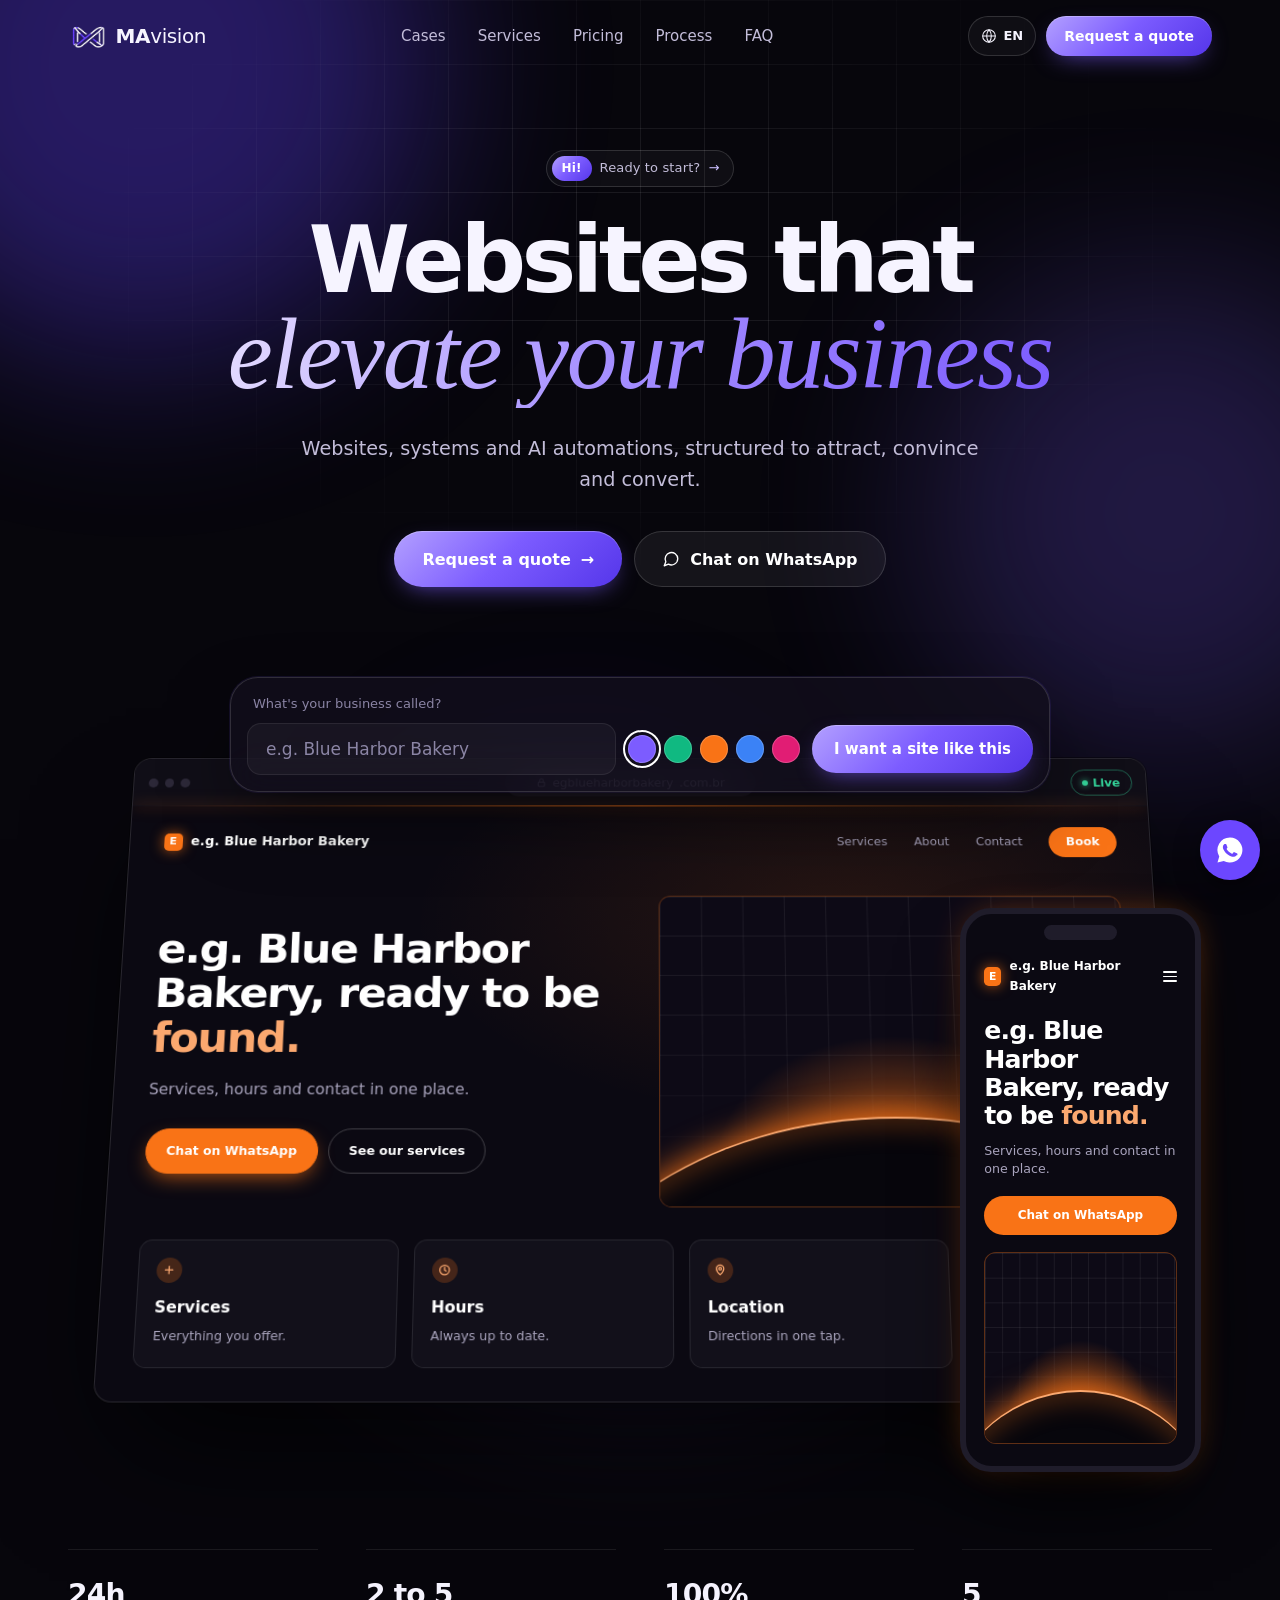
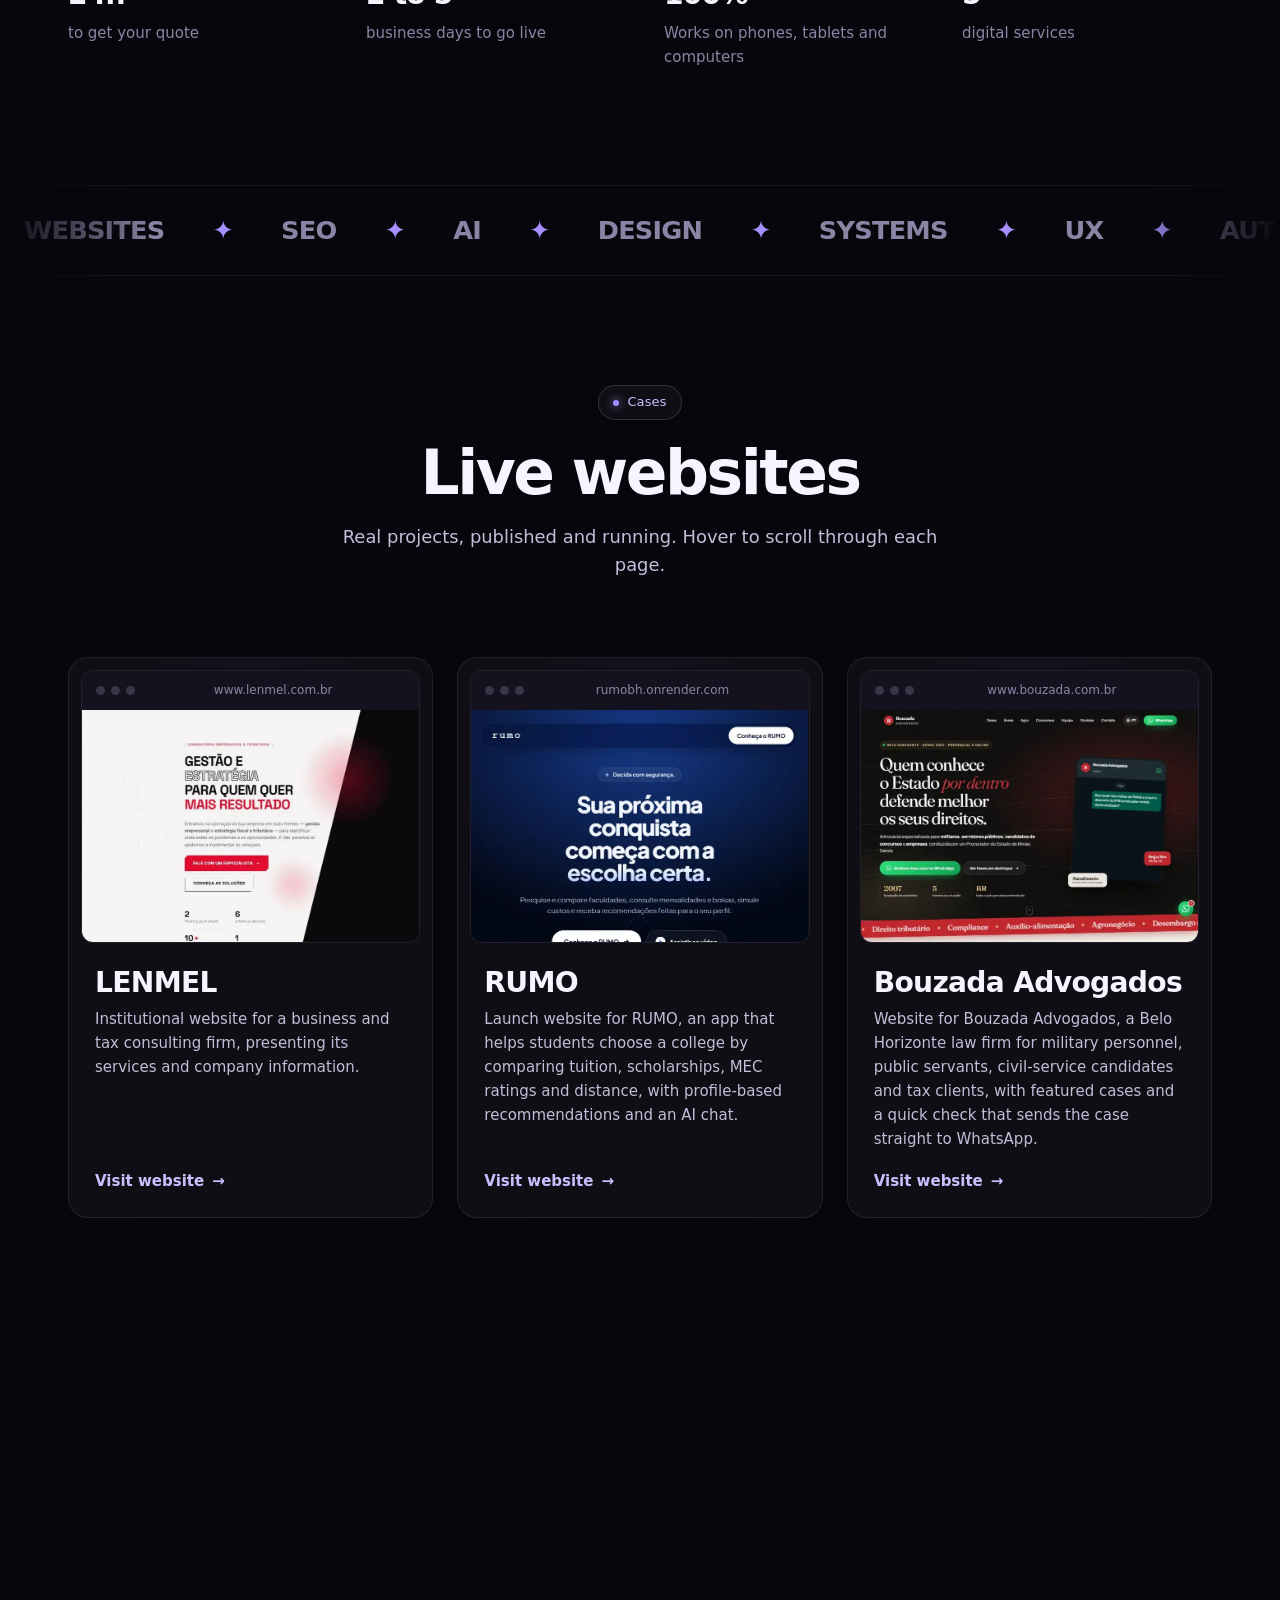
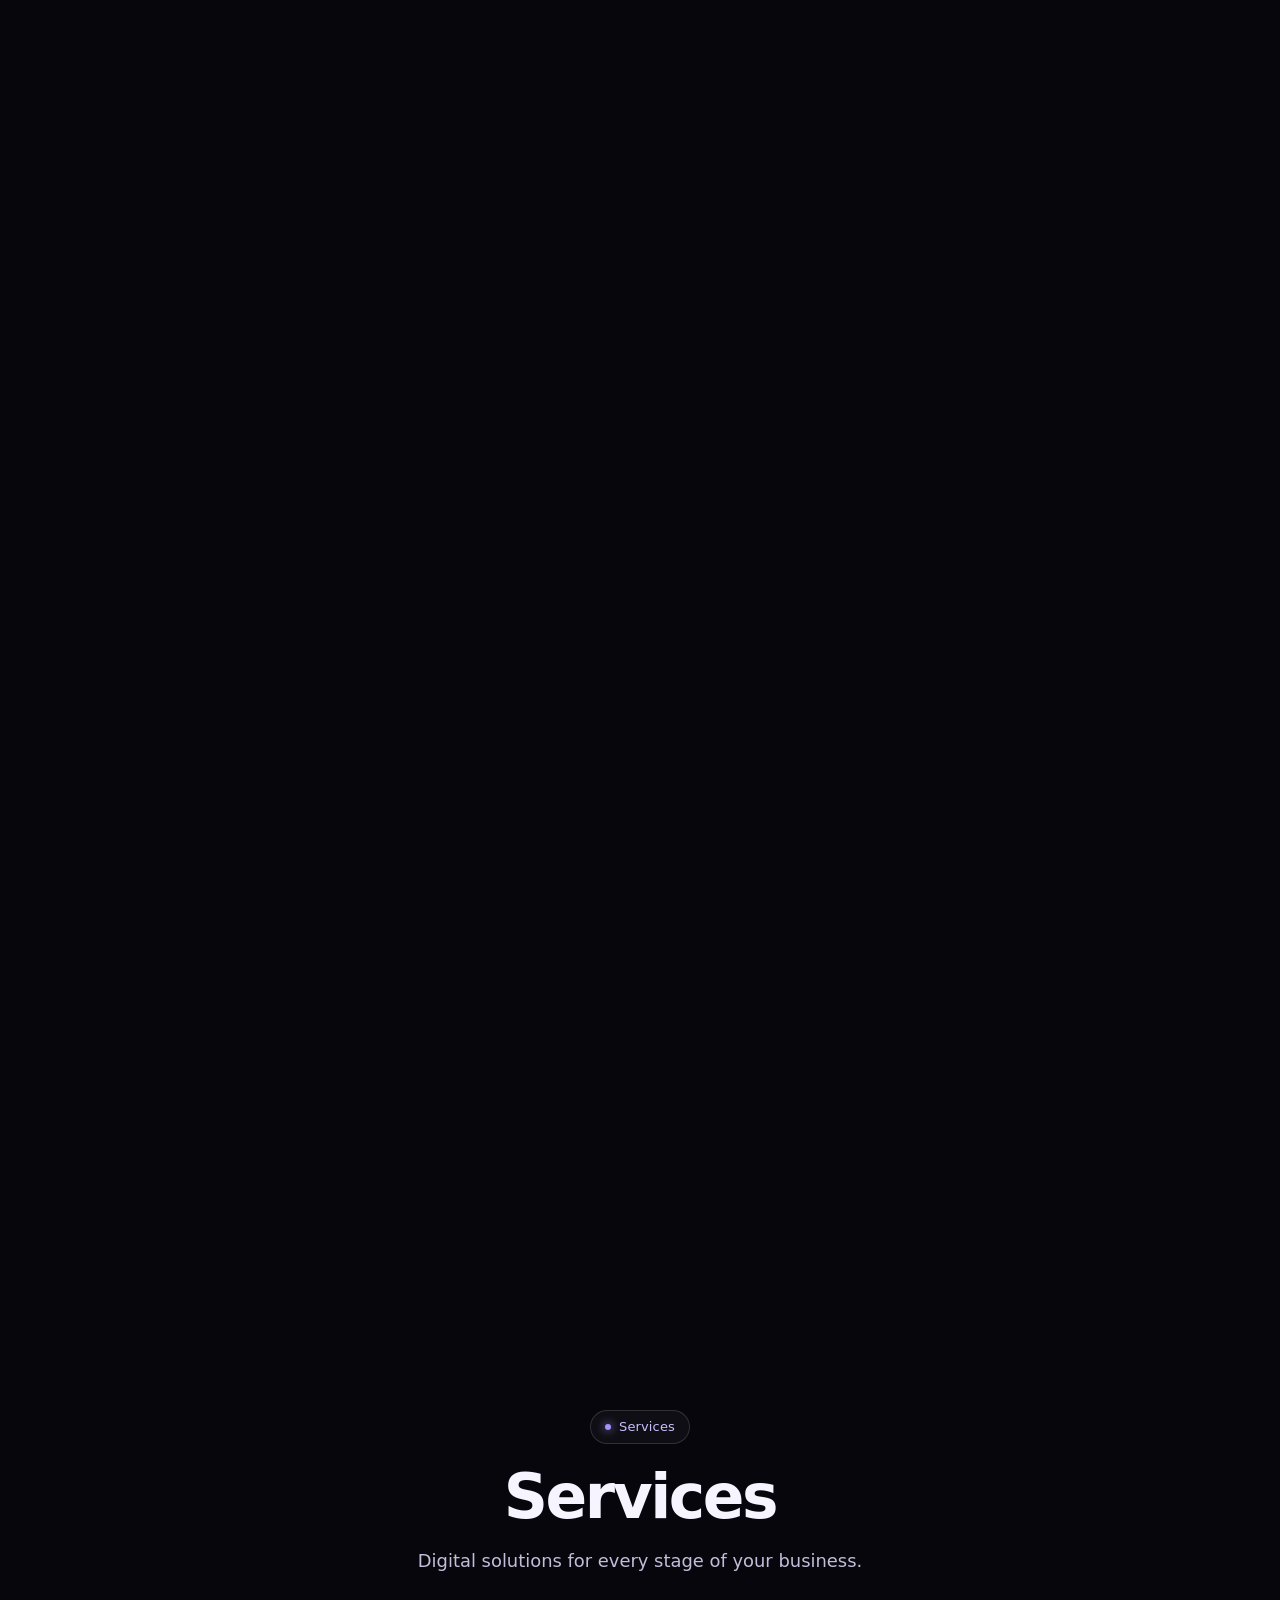
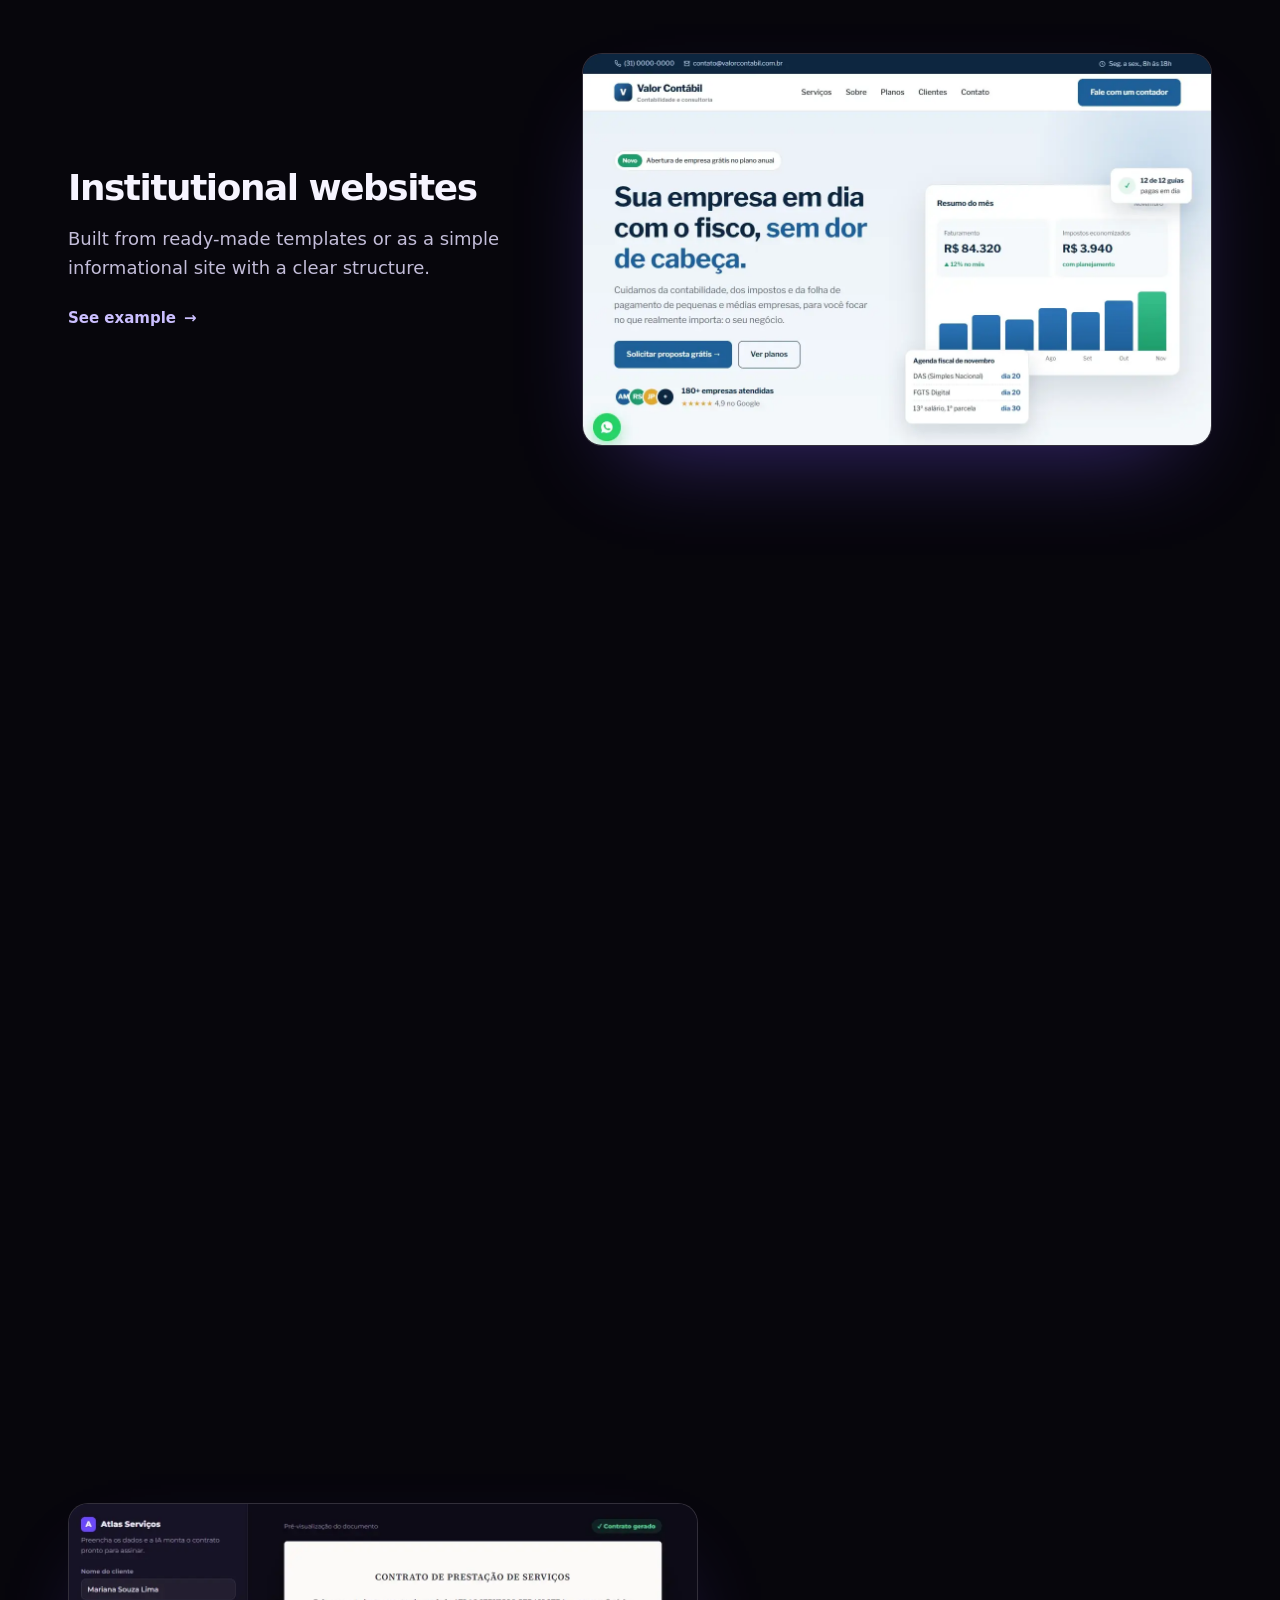
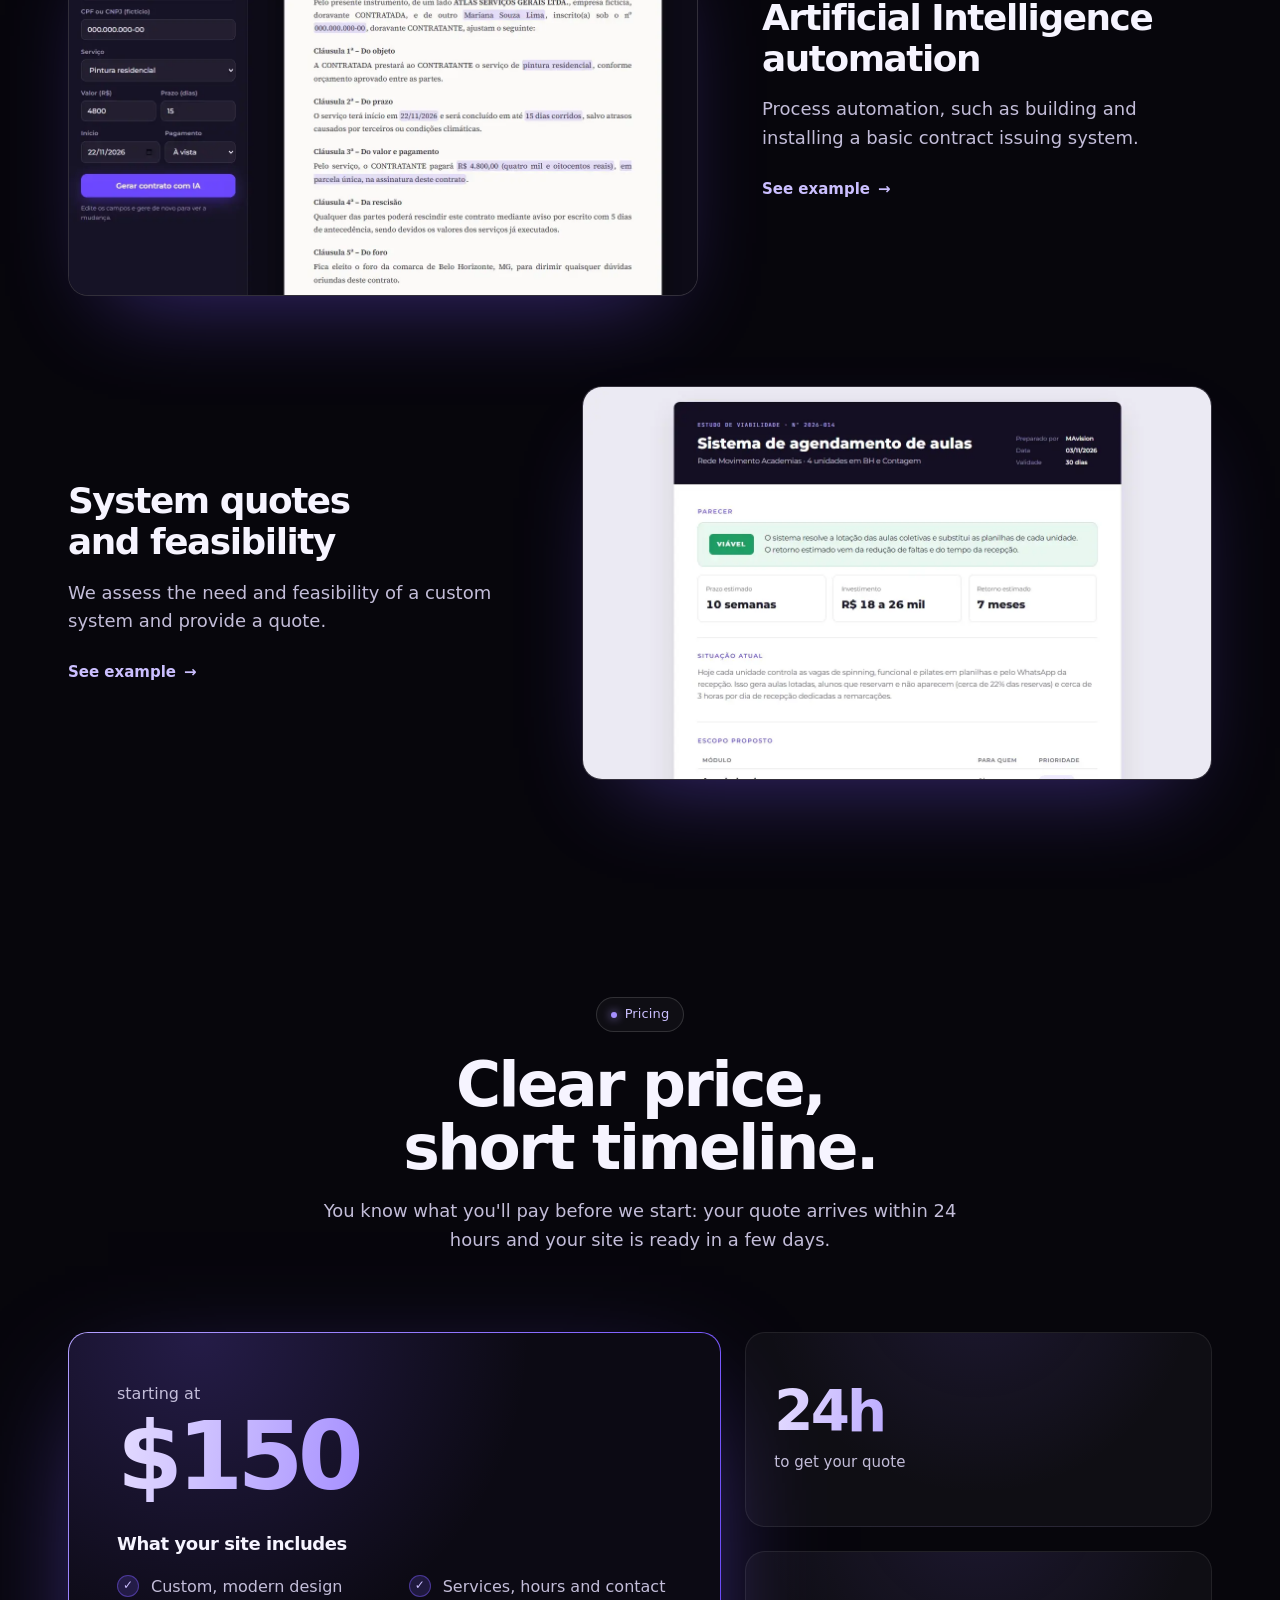
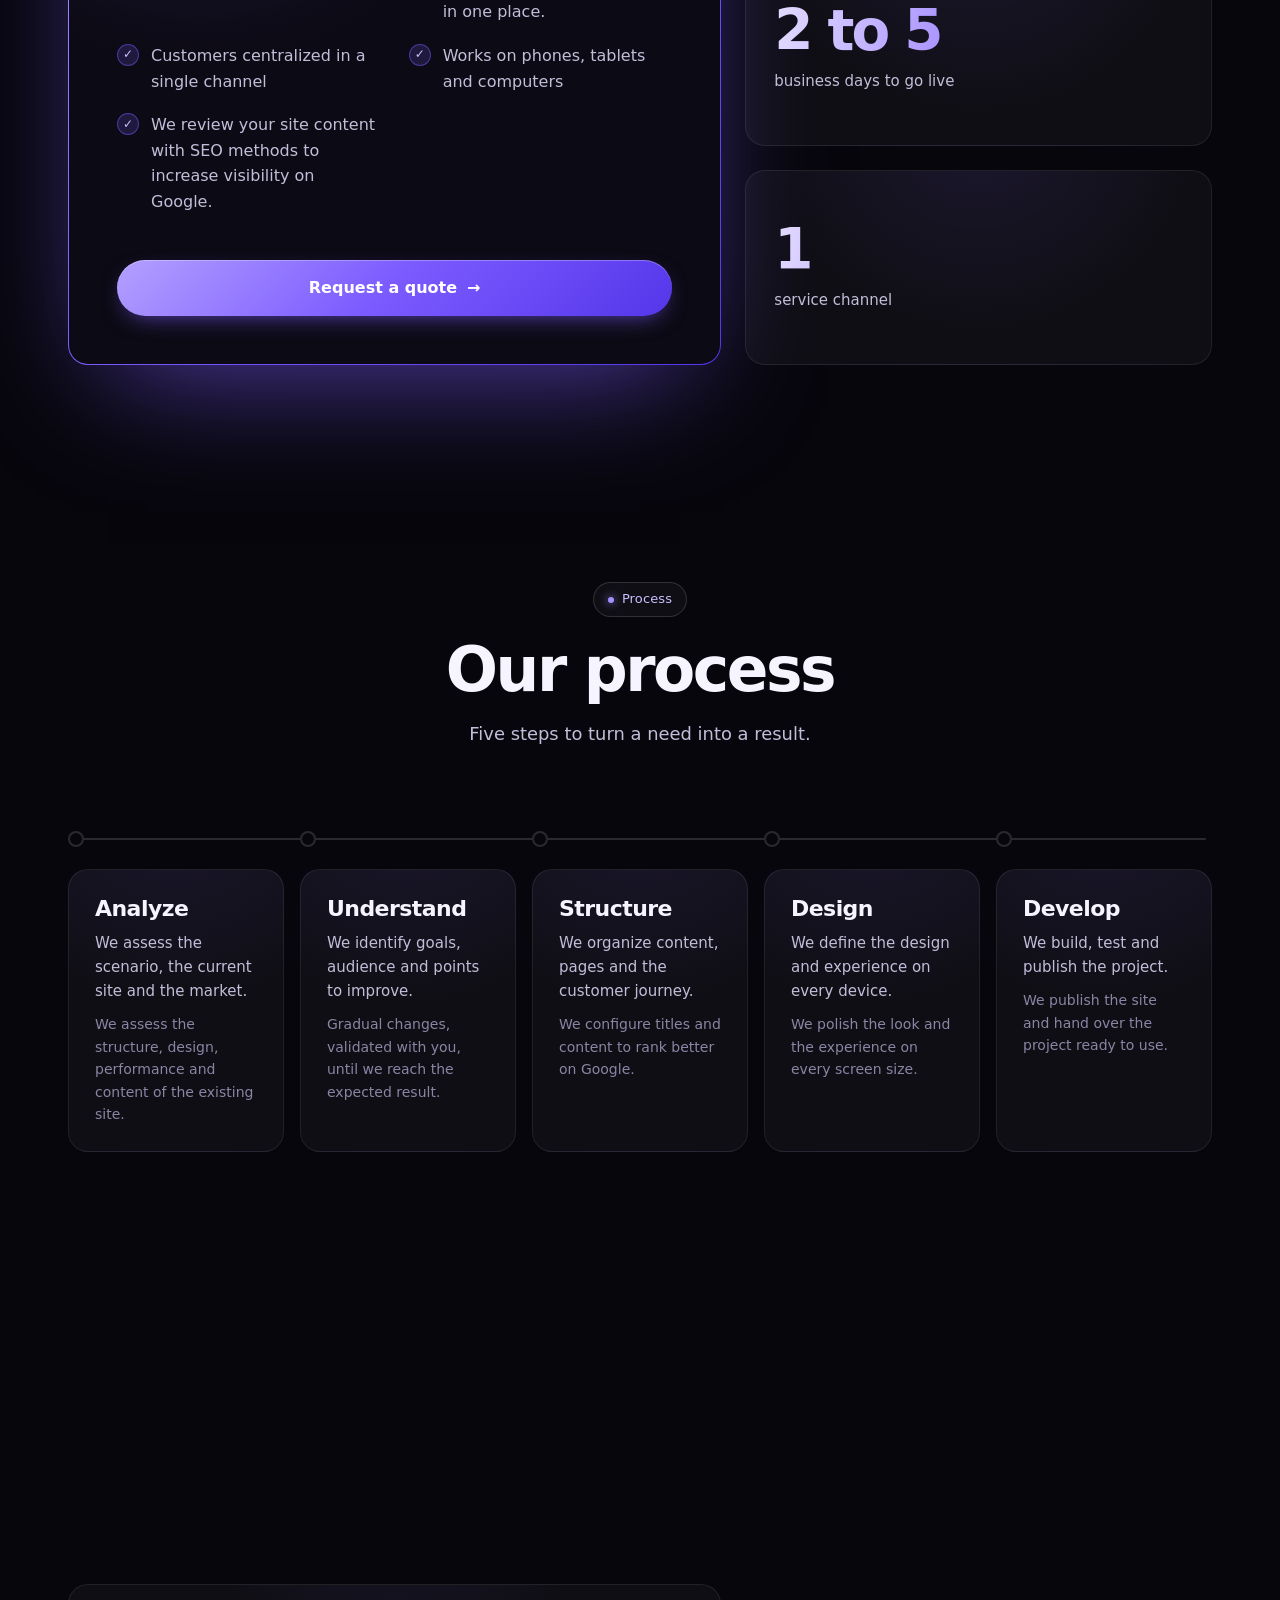
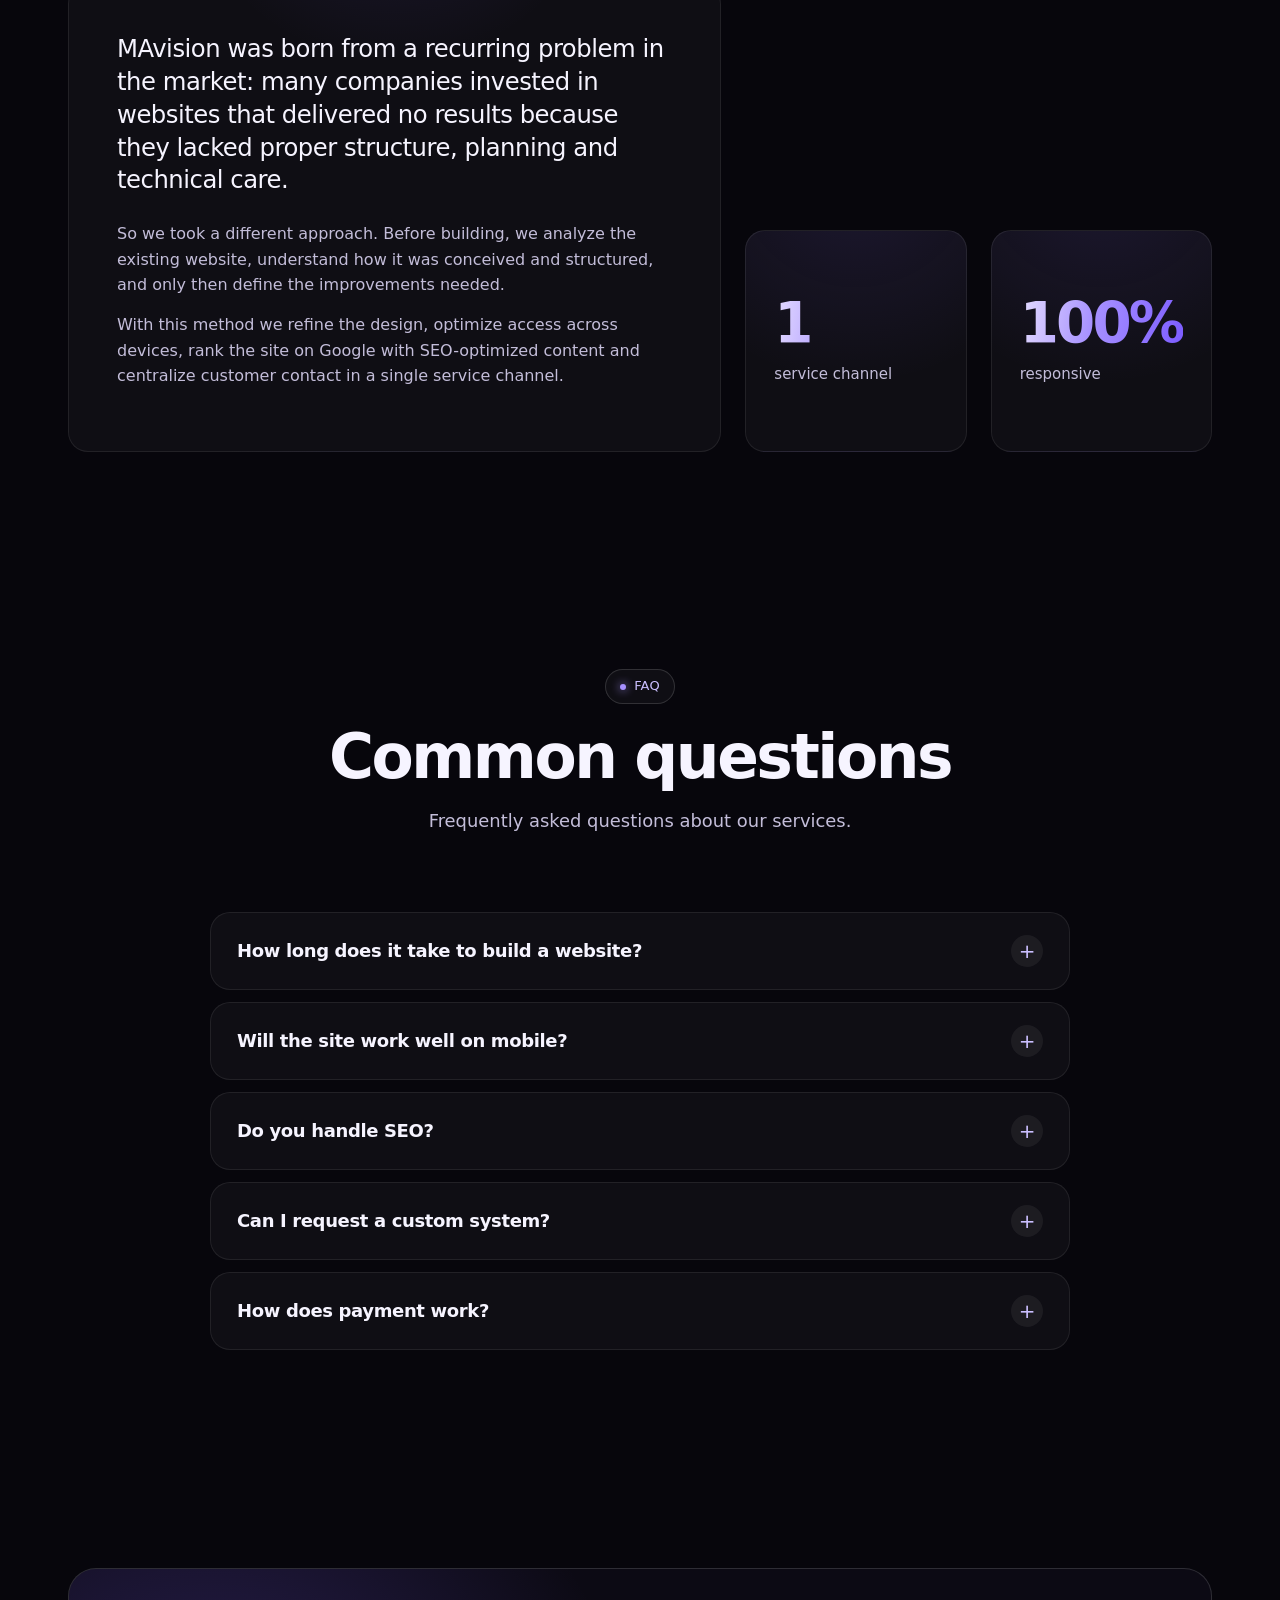
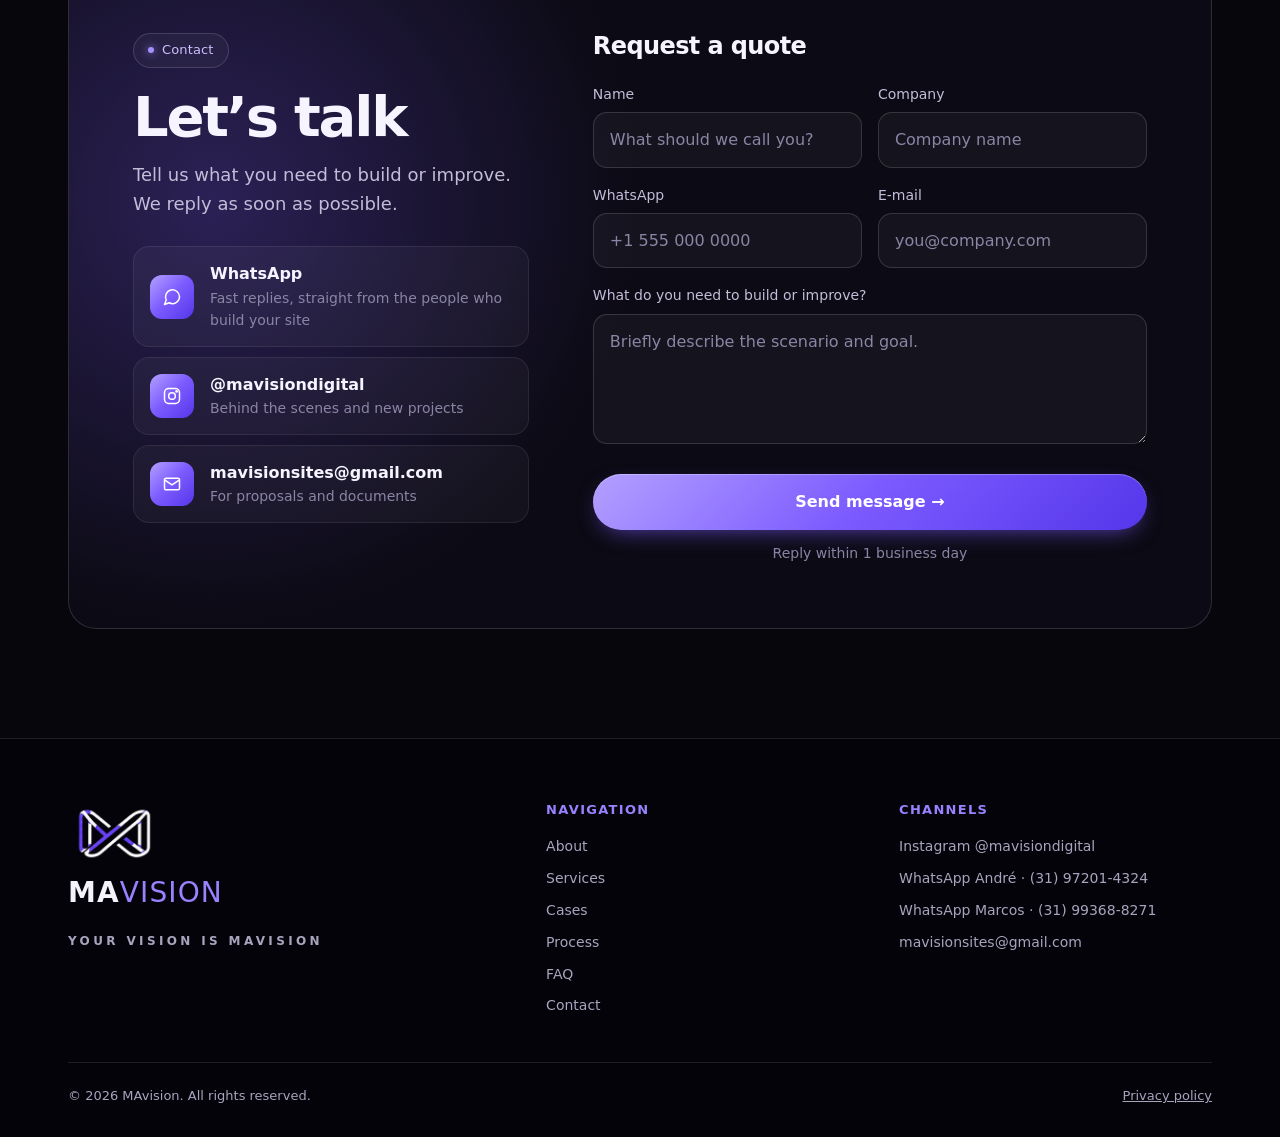
==== commit 74608fb0: "Case Bouzada: link para o domínio oficial www.bouzada.com.br Co-Authored-By: Claude Opus 5.5 <norepl" ====
--- a/en/index.html
+++ b/en/index.html
@@ -111,7 +111,7 @@
 <div class="work">
 <a class="card wk r" href="https://www.lenmel.com.br" target="_blank" rel="noopener noreferrer"><div class="frame" data-ui><div class="f-top"><i></i><i></i><i></i><span>www.lenmel.com.br</span></div><div class="f-view"><img src="../projeto-lenmel.webp" alt="Página inicial do site da LENMEL, consultoria empresarial e tributária" width="820" height="6230" loading="lazy"></div></div><div class="wk-t"><div><h3>LENMEL</h3><p data-t="p1">Institutional website for a business and tax consulting firm, presenting its services and company information.</p></div><span class="go" data-t="vs">Visit website</span></div></a>
 <a class="card wk r" href="https://rumobh.onrender.com/" target="_blank" rel="noopener noreferrer"><div class="frame" data-ui><div class="f-top"><i></i><i></i><i></i><span>rumobh.onrender.com</span></div><div class="f-view"><img src="../projeto-rumo.webp" alt="Página inicial do RUMO, app para escolher faculdade" width="820" height="9760" loading="lazy"></div></div><div class="wk-t"><div><h3>RUMO</h3><p data-t="p2">Launch website for RUMO, an app that helps students choose a college by comparing tuition, scholarships, MEC ratings and distance, with profile-based recommendations and an AI chat.</p></div><span class="go" data-t="vs">Visit website</span></div></a>
-<a class="card wk r" href="https://bouzada.vercel.app/" target="_blank" rel="noopener noreferrer"><div class="frame" data-ui><div class="f-top"><i></i><i></i><i></i><span>bouzada.vercel.app</span></div><div class="f-view"><img src="../projeto-bouzada.webp" alt="Página inicial do site da Bouzada Advogados, escritório de advocacia em Belo Horizonte" width="820" height="8416" loading="lazy"></div></div><div class="wk-t"><div><h3>Bouzada Advogados</h3><p data-t="p3">Website for Bouzada Advogados, a Belo Horizonte law firm for military personnel, public servants, civil-service candidates and tax clients, with featured cases and a quick check that sends the case straight to WhatsApp.</p></div><span class="go" data-t="vs">Visit website</span></div></a>
+<a class="card wk r" href="https://www.bouzada.com.br/" target="_blank" rel="noopener noreferrer"><div class="frame" data-ui><div class="f-top"><i></i><i></i><i></i><span>www.bouzada.com.br</span></div><div class="f-view"><img src="../projeto-bouzada.webp" alt="Página inicial do site da Bouzada Advogados, escritório de advocacia em Belo Horizonte" width="820" height="8416" loading="lazy"></div></div><div class="wk-t"><div><h3>Bouzada Advogados</h3><p data-t="p3">Website for Bouzada Advogados, a Belo Horizonte law firm for military personnel, public servants, civil-service candidates and tax clients, with featured cases and a quick check that sends the case straight to WhatsApp.</p></div><span class="go" data-t="vs">Visit website</span></div></a>
 </div>
 <a class="card next r" href="#contato"><span class="plus" aria-hidden="true">+</span><div><h3 data-t="ch">Your case here</h3><p data-t="cx">Case dedicated to a future MAvision client. This space is reserved for our next project, and it could be yours.</p></div><span class="go" data-t="cv">I want to be the next case</span></a>
 </div></section>
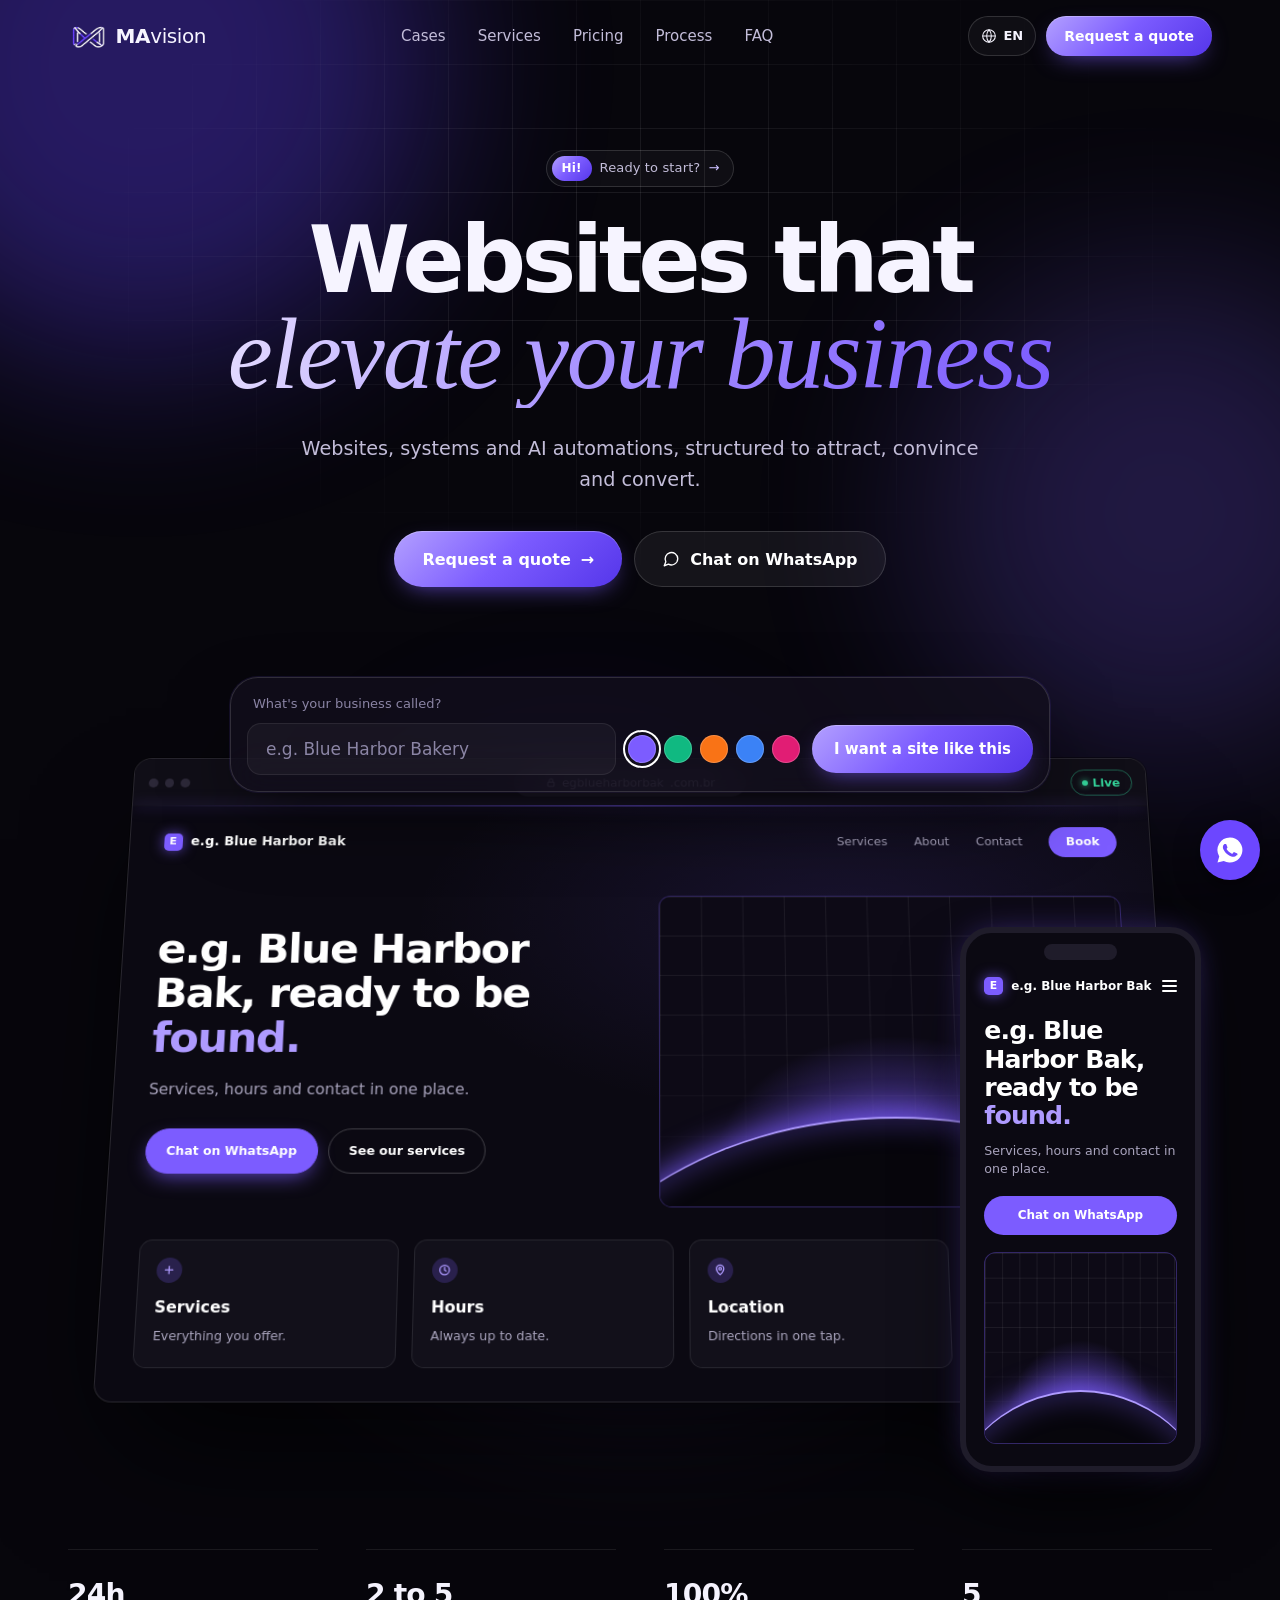
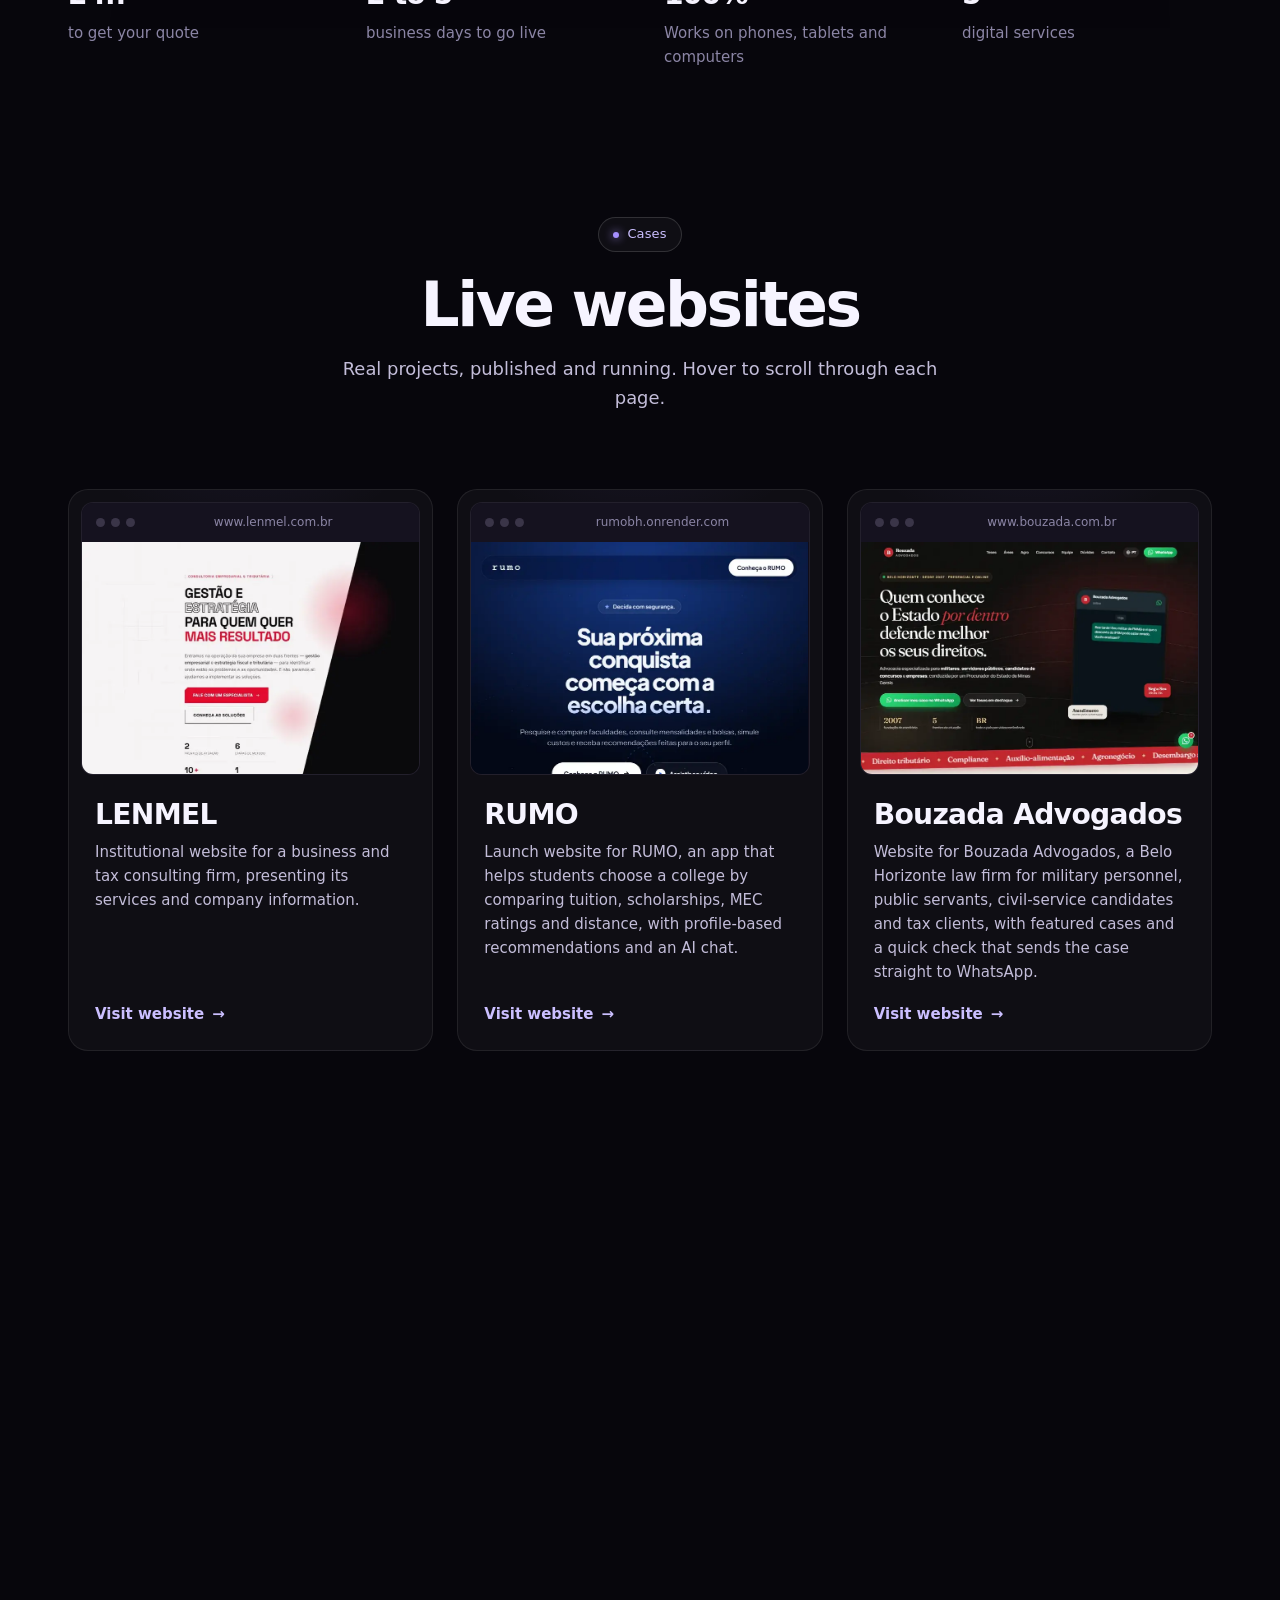
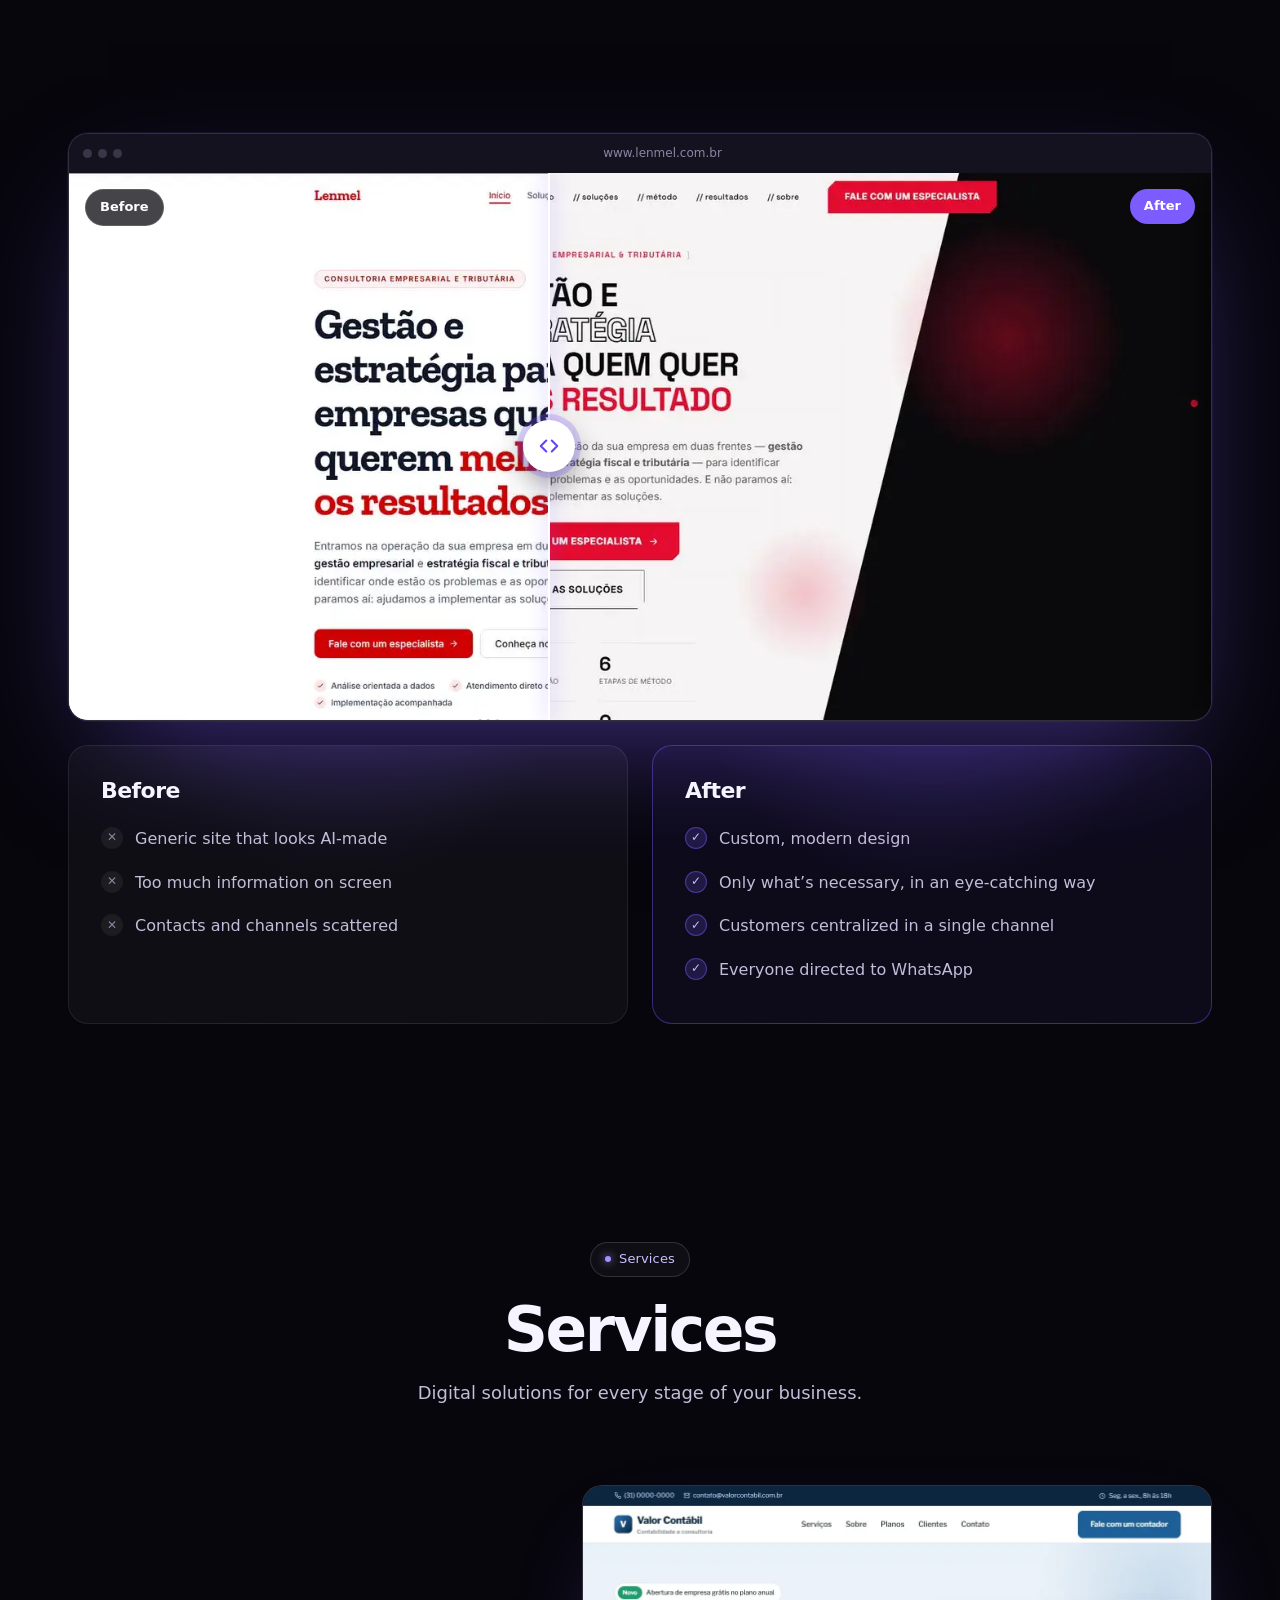
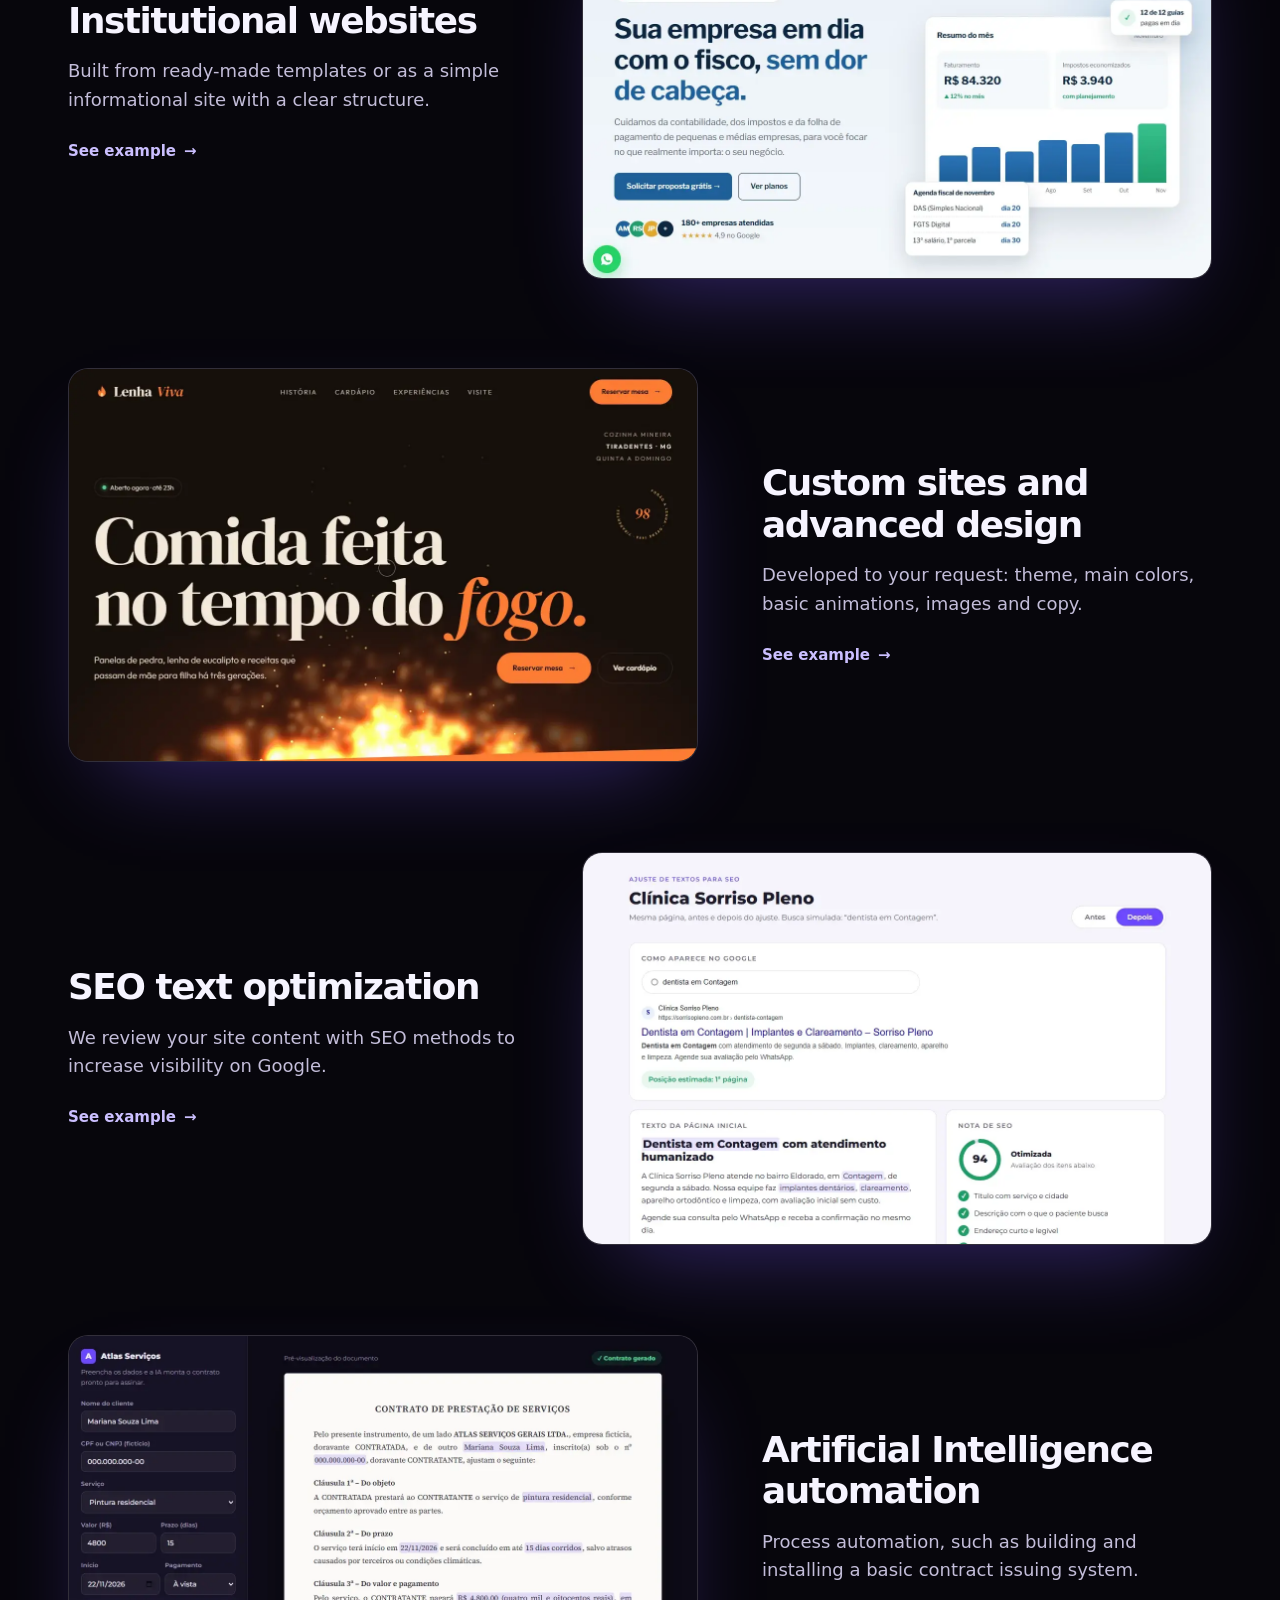
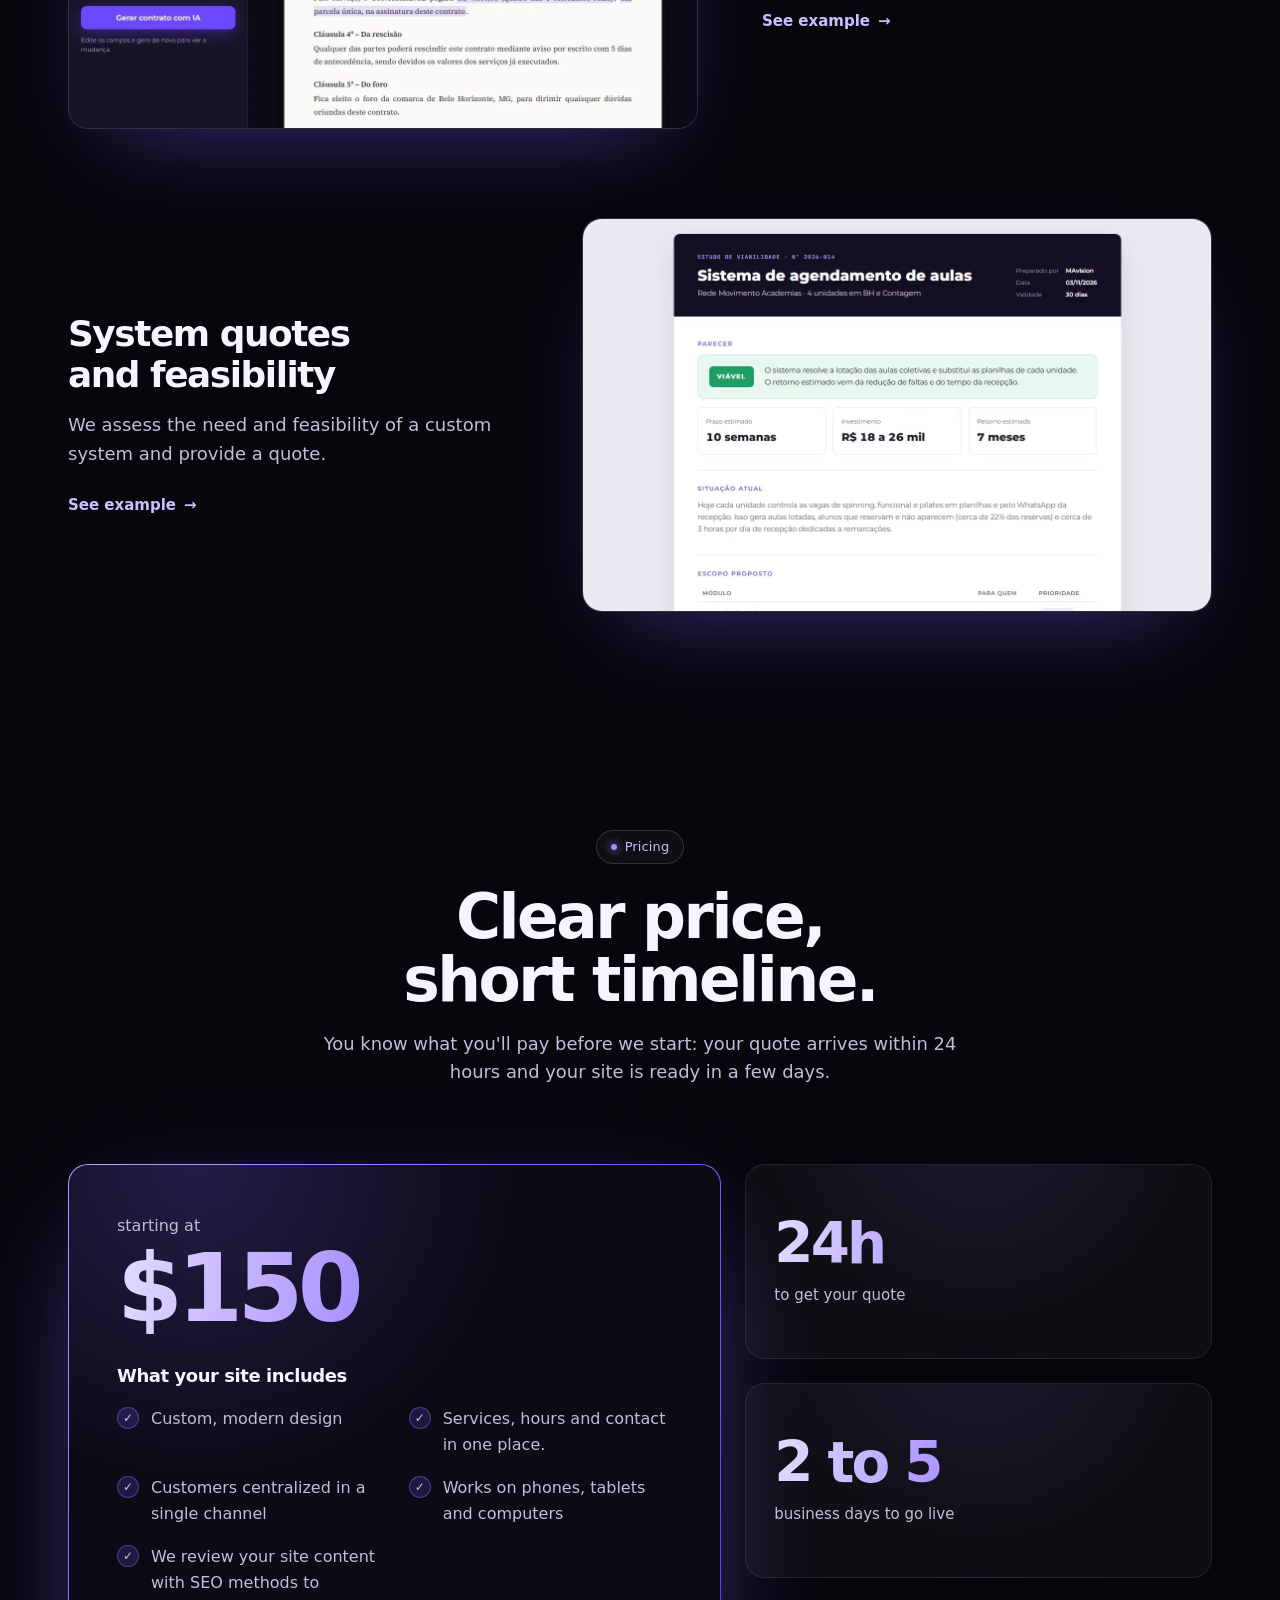
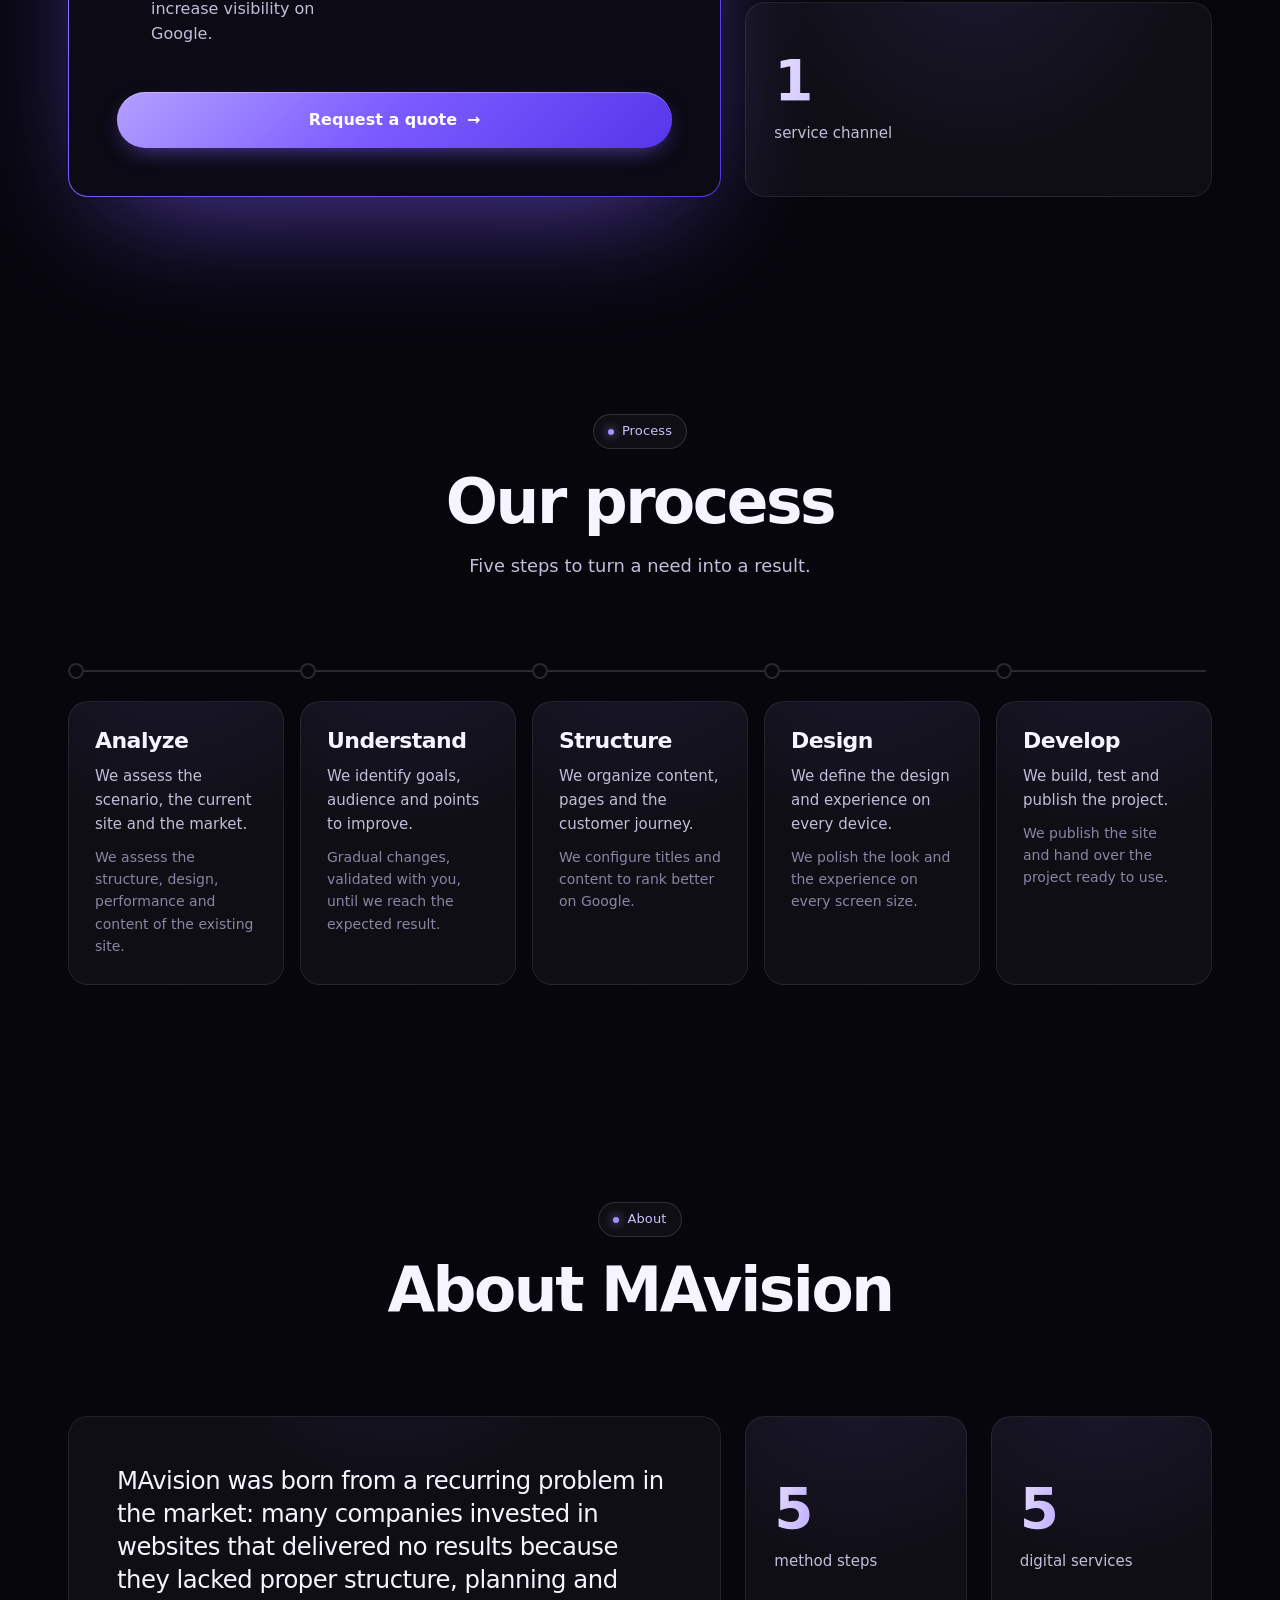
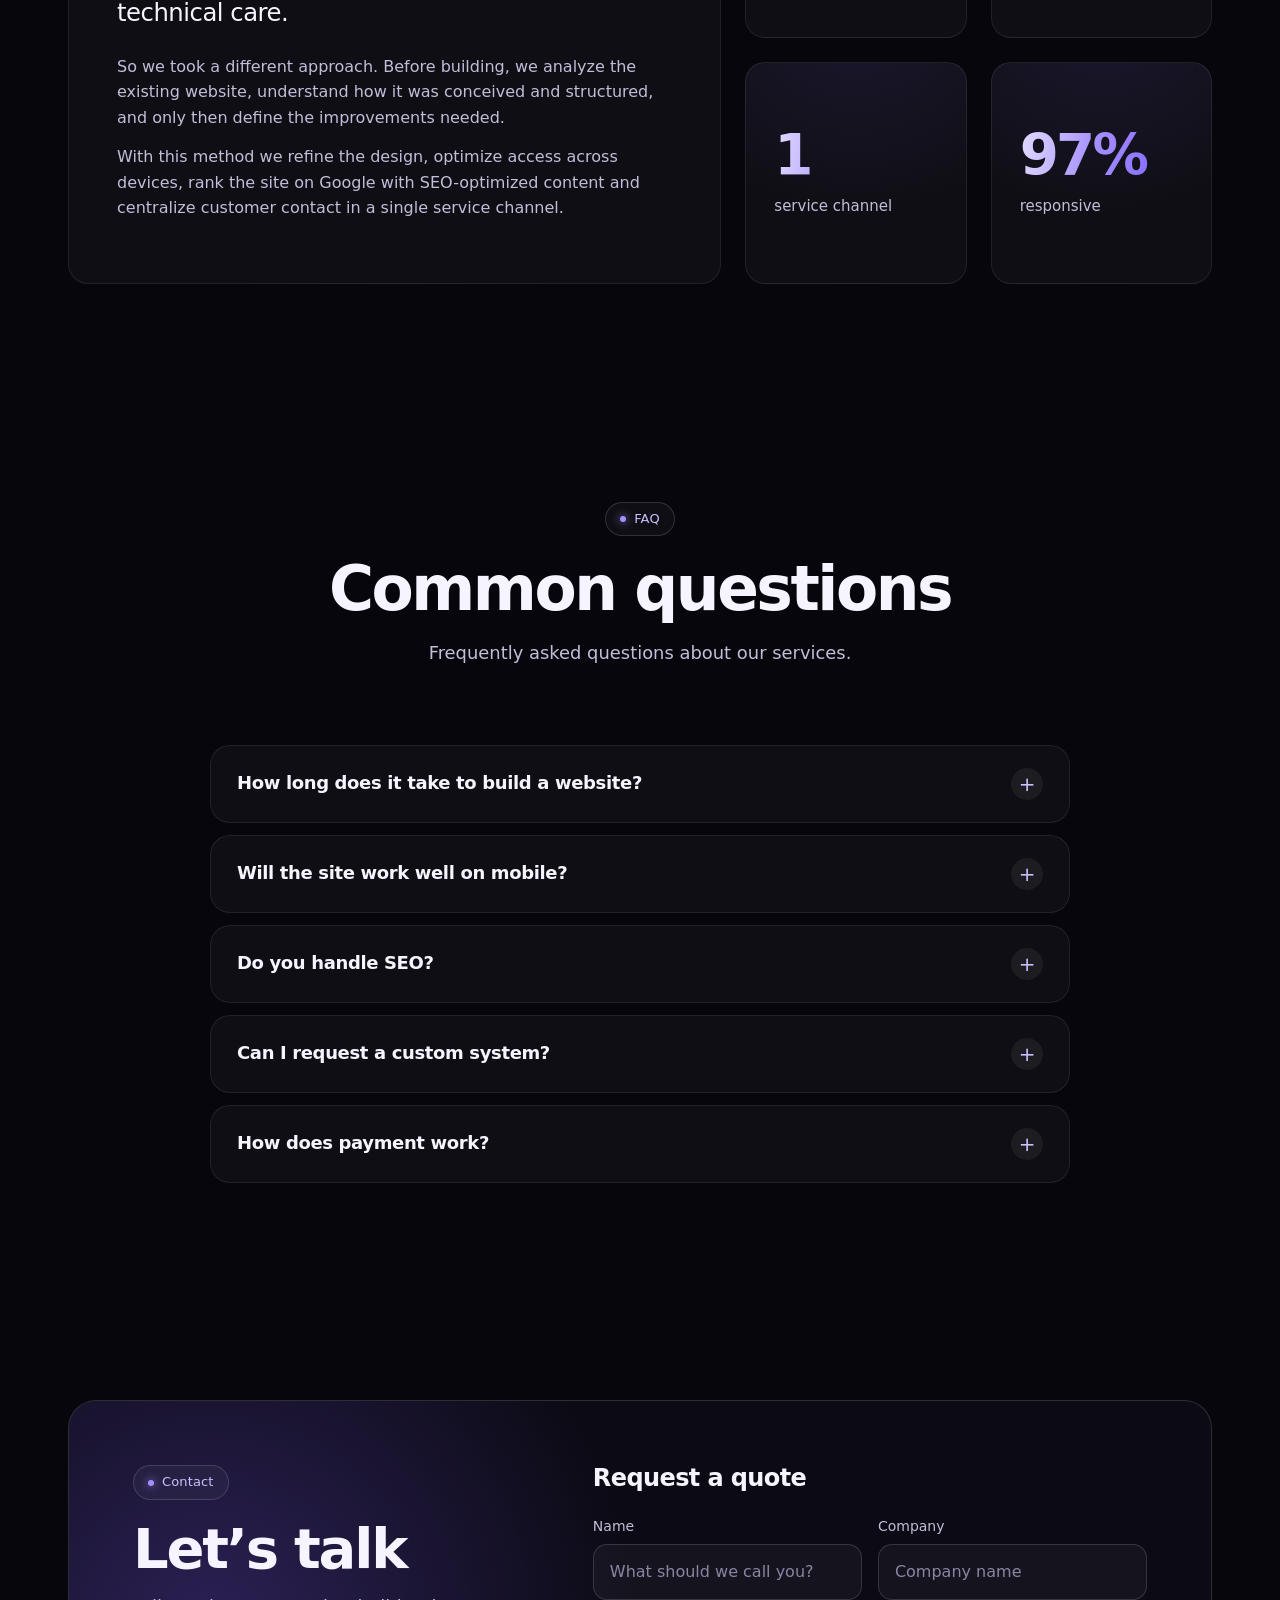
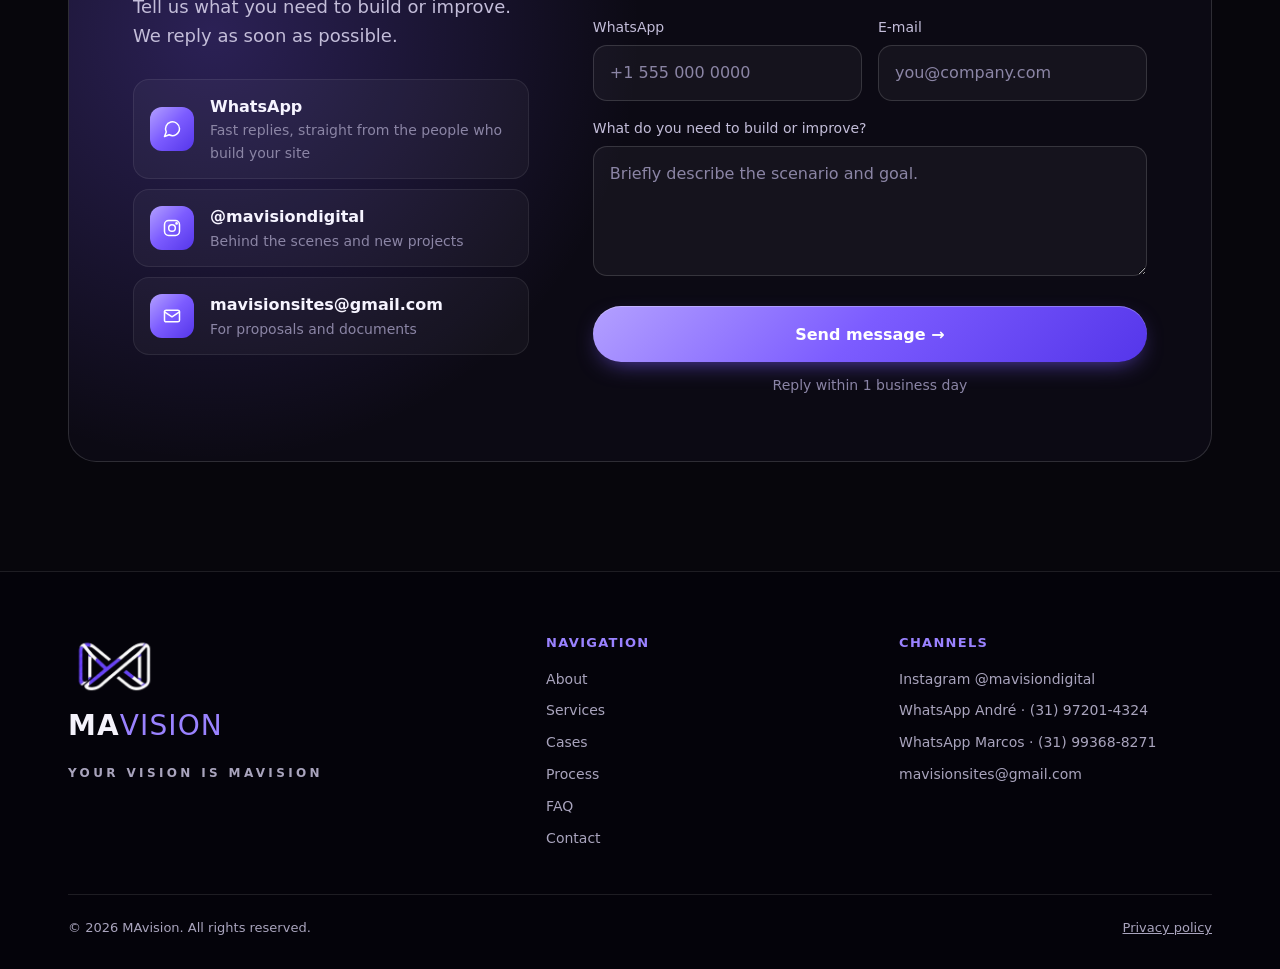
==== commit 6add3f30: "Remove a faixa animada (marquee) abaixo do hero Co-Authored-By: Claude Opus 5.5 <noreply@anthropic.c" ====
--- a/en/index.html
+++ b/en/index.html
@@ -103,7 +103,6 @@
 </div>
 </section>
 
-<div class="band" aria-hidden="true"><div class="band-in"><div class="g"><span>WEBSITES</span><span>✦</span><span>SEO</span><span>✦</span><span>AI</span><span>✦</span><span>DESIGN</span><span>✦</span><span>SYSTEMS</span><span>✦</span><span>UX</span><span>✦</span><span>AUTOMATION</span><span>✦</span><span>WEBSITES</span><span>✦</span><span>SEO</span><span>✦</span><span>AI</span><span>✦</span><span>DESIGN</span><span>✦</span><span>SYSTEMS</span><span>✦</span><span>UX</span><span>✦</span><span>AUTOMATION</span><span>✦</span><span>WEBSITES</span><span>✦</span><span>SEO</span><span>✦</span><span>AI</span><span>✦</span><span>DESIGN</span><span>✦</span><span>SYSTEMS</span><span>✦</span><span>UX</span><span>✦</span><span>AUTOMATION</span><span>✦</span><span>WEBSITES</span><span>✦</span><span>SEO</span><span>✦</span><span>AI</span><span>✦</span><span>DESIGN</span><span>✦</span><span>SYSTEMS</span><span>✦</span><span>UX</span><span>✦</span><span>AUTOMATION</span><span>✦</span><span>WEBSITES</span><span>✦</span><span>SEO</span><span>✦</span><span>AI</span><span>✦</span><span>DESIGN</span><span>✦</span><span>SYSTEMS</span><span>✦</span><span>UX</span><span>✦</span><span>AUTOMATION</span><span>✦</span><span>WEBSITES</span><span>✦</span><span>SEO</span><span>✦</span><span>AI</span><span>✦</span><span>DESIGN</span><span>✦</span><span>SYSTEMS</span><span>✦</span><span>UX</span><span>✦</span><span>AUTOMATION</span><span>✦</span></div><div class="g"><span>WEBSITES</span><span>✦</span><span>SEO</span><span>✦</span><span>AI</span><span>✦</span><span>DESIGN</span><span>✦</span><span>SYSTEMS</span><span>✦</span><span>UX</span><span>✦</span><span>AUTOMATION</span><span>✦</span><span>WEBSITES</span><span>✦</span><span>SEO</span><span>✦</span><span>AI</span><span>✦</span><span>DESIGN</span><span>✦</span><span>SYSTEMS</span><span>✦</span><span>UX</span><span>✦</span><span>AUTOMATION</span><span>✦</span><span>WEBSITES</span><span>✦</span><span>SEO</span><span>✦</span><span>AI</span><span>✦</span><span>DESIGN</span><span>✦</span><span>SYSTEMS</span><span>✦</span><span>UX</span><span>✦</span><span>AUTOMATION</span><span>✦</span><span>WEBSITES</span><span>✦</span><span>SEO</span><span>✦</span><span>AI</span><span>✦</span><span>DESIGN</span><span>✦</span><span>SYSTEMS</span><span>✦</span><span>UX</span><span>✦</span><span>AUTOMATION</span><span>✦</span><span>WEBSITES</span><span>✦</span><span>SEO</span><span>✦</span><span>AI</span><span>✦</span><span>DESIGN</span><span>✦</span><span>SYSTEMS</span><span>✦</span><span>UX</span><span>✦</span><span>AUTOMATION</span><span>✦</span><span>WEBSITES</span><span>✦</span><span>SEO</span><span>✦</span><span>AI</span><span>✦</span><span>DESIGN</span><span>✦</span><span>SYSTEMS</span><span>✦</span><span>UX</span><span>✦</span><span>AUTOMATION</span><span>✦</span></div></div></div>
 
 <!-- CASES -->
 <section class="sec" id="cases"><div class="w">
--- a/style.css
+++ b/style.css
@@ -190,12 +190,6 @@
 .facts p{margin:0;padding-top:22px;border-top:1px solid var(--line);display:flex;flex-direction:column;gap:4px;font-size:15px;color:var(--t2)}
 .facts b{font-size:clamp(24px,2.2vw,32px);font-weight:700;letter-spacing:-.03em;color:var(--t0)}
 
-/* marquee */
-.band{border-block:1px solid var(--line);overflow:hidden;white-space:nowrap;padding:24px 0;margin-top:clamp(56px,6vw,96px);-webkit-mask:linear-gradient(90deg,transparent,#000 12%,#000 88%,transparent);mask:linear-gradient(90deg,transparent,#000 12%,#000 88%,transparent)}
-.band-in{display:inline-flex;animation:mq 45s linear infinite}
-.band .g{display:inline-flex;font-size:clamp(20px,2vw,28px);font-weight:600;letter-spacing:-.03em;color:var(--t2)}
-.band .g span{padding:0 24px}.band .g span:nth-child(even){color:var(--v400)}
-@keyframes mq{to{transform:translateX(-50%)}}
 
 /* ---------- cases ---------- */
 .work{display:grid;grid-template-columns:repeat(3,1fr);gap:24px}
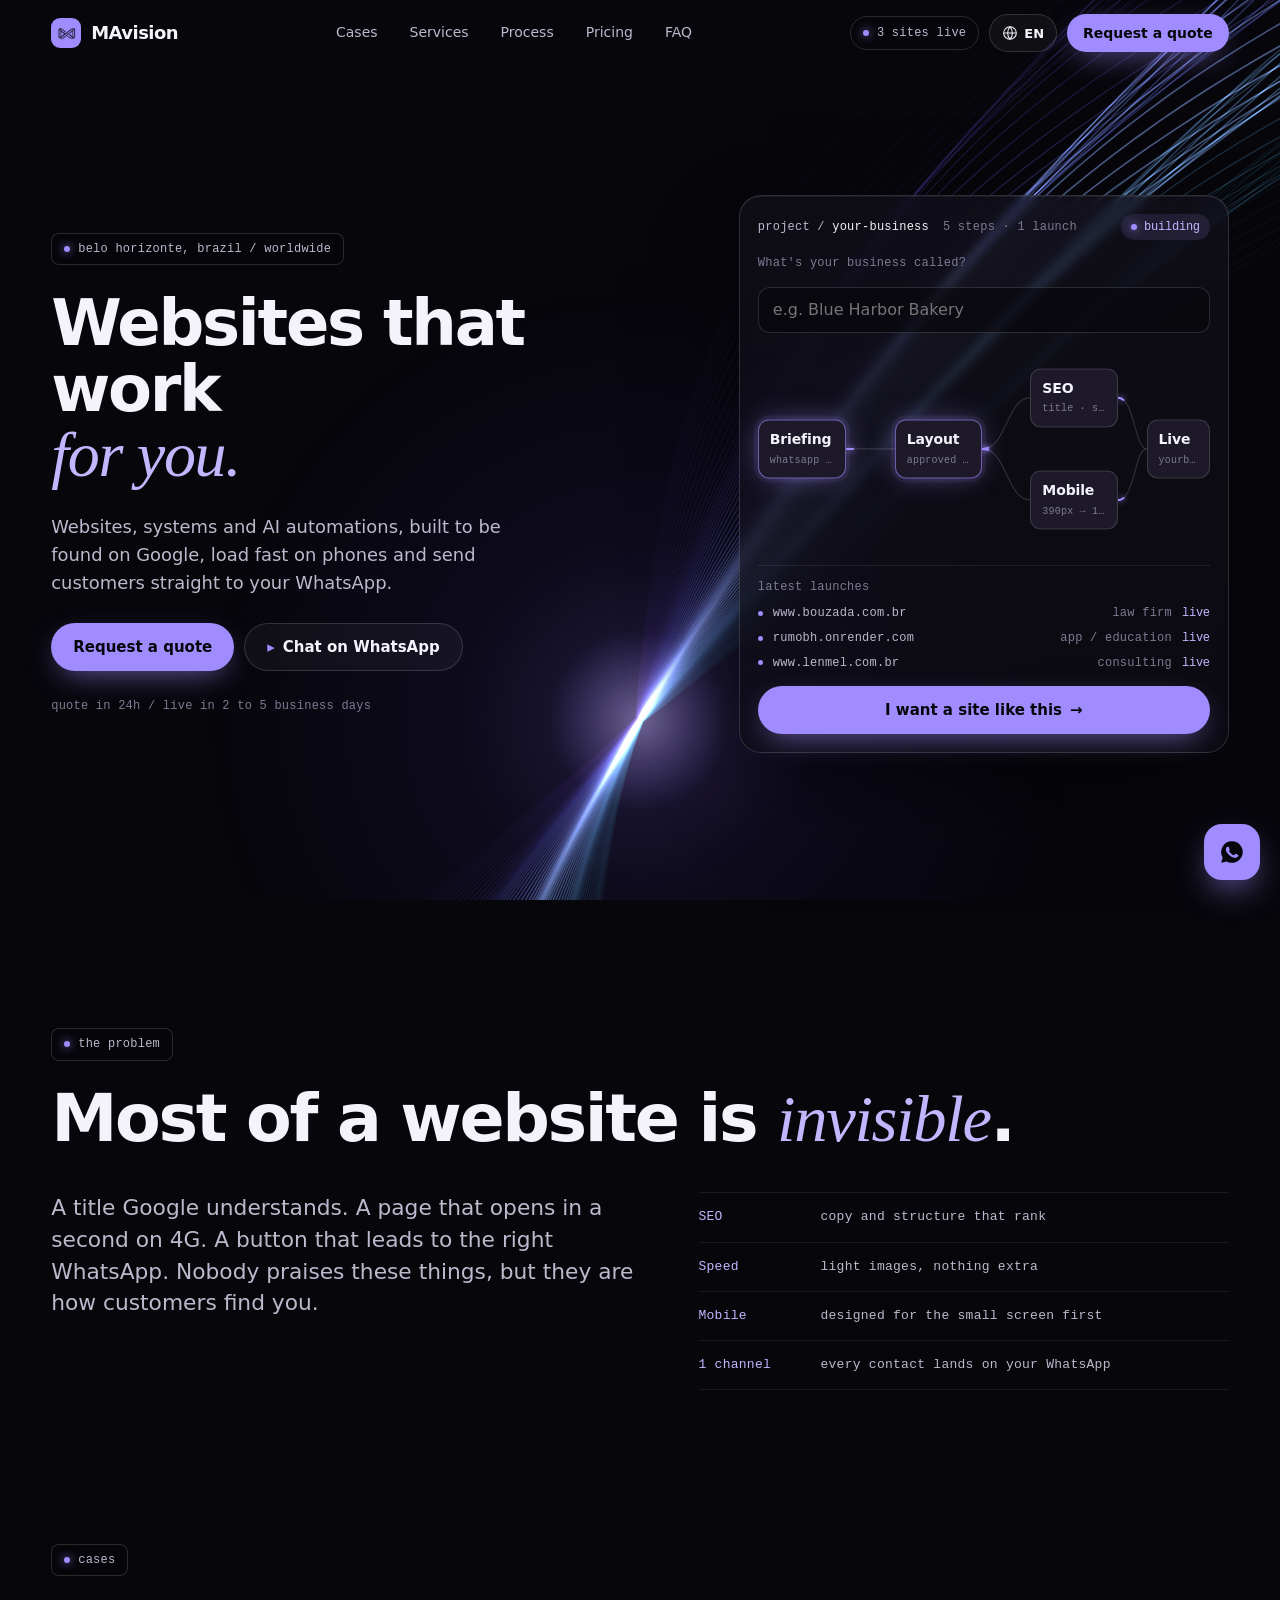
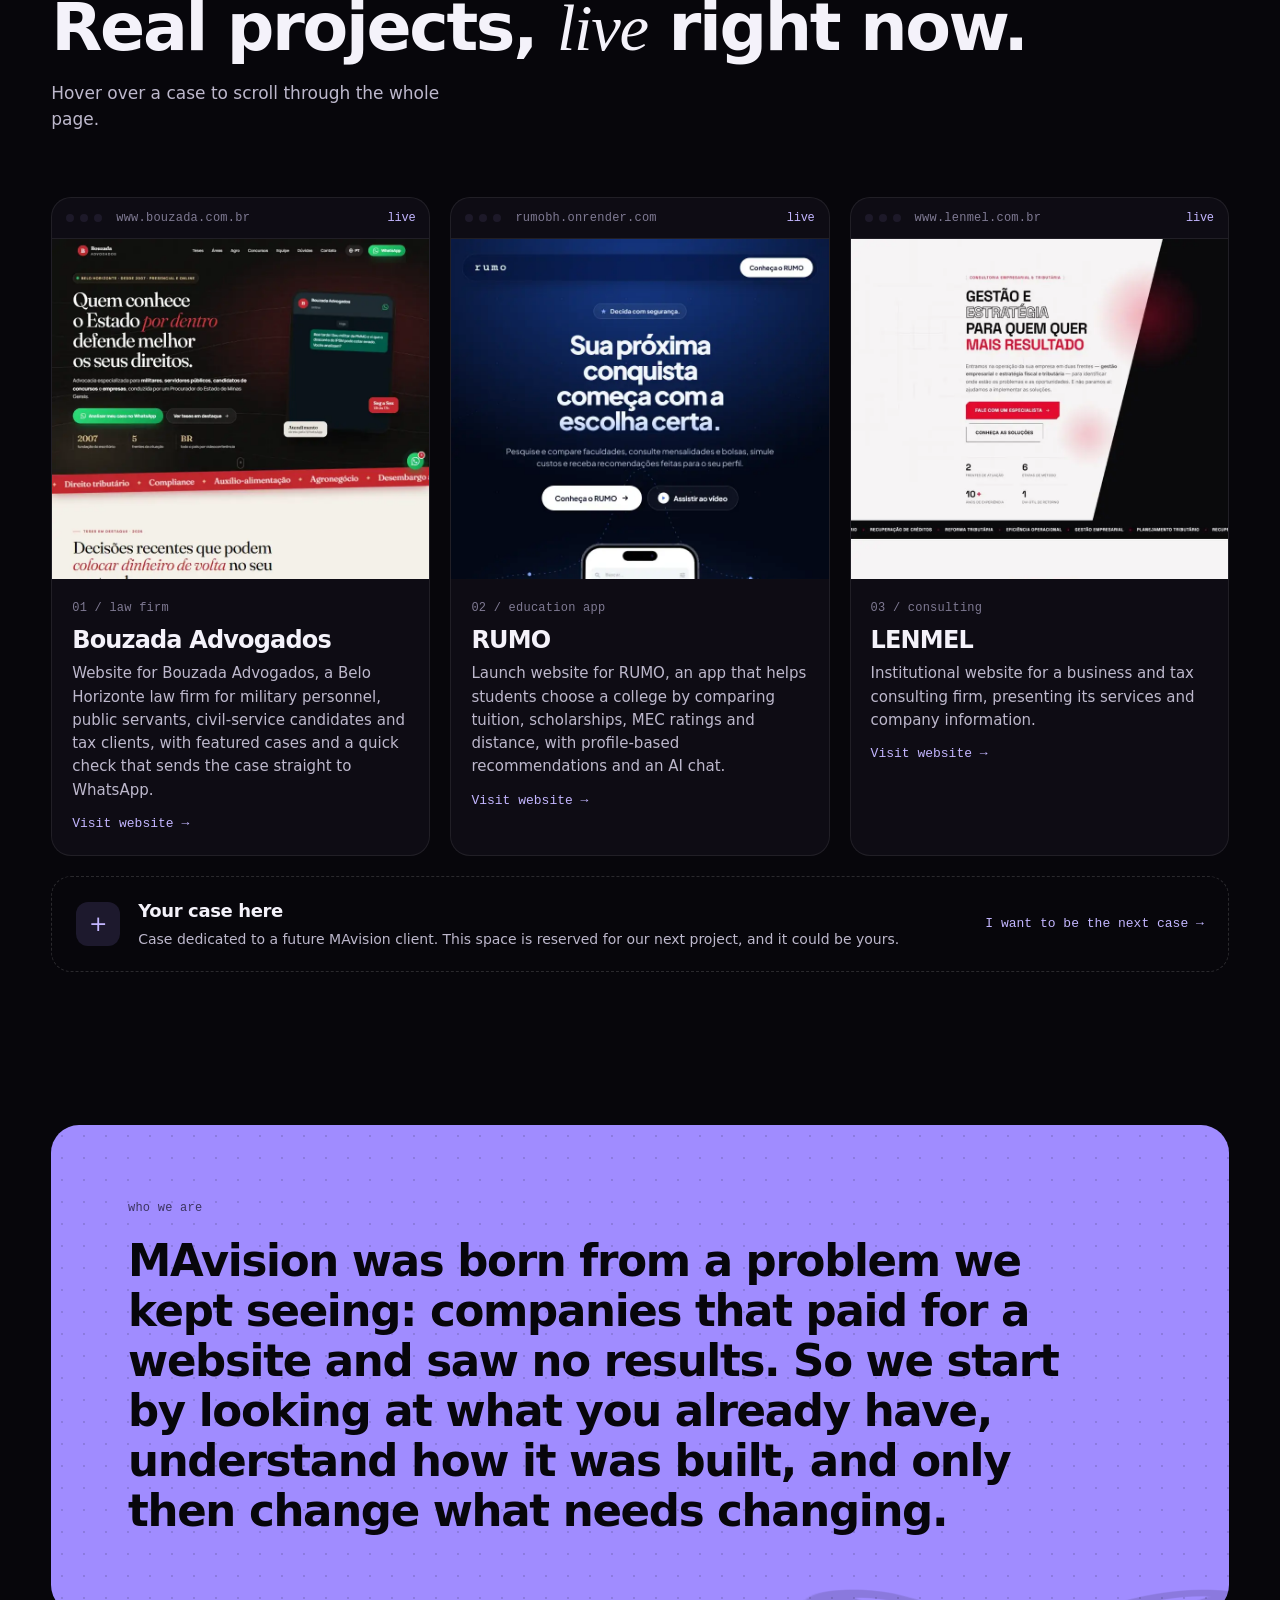
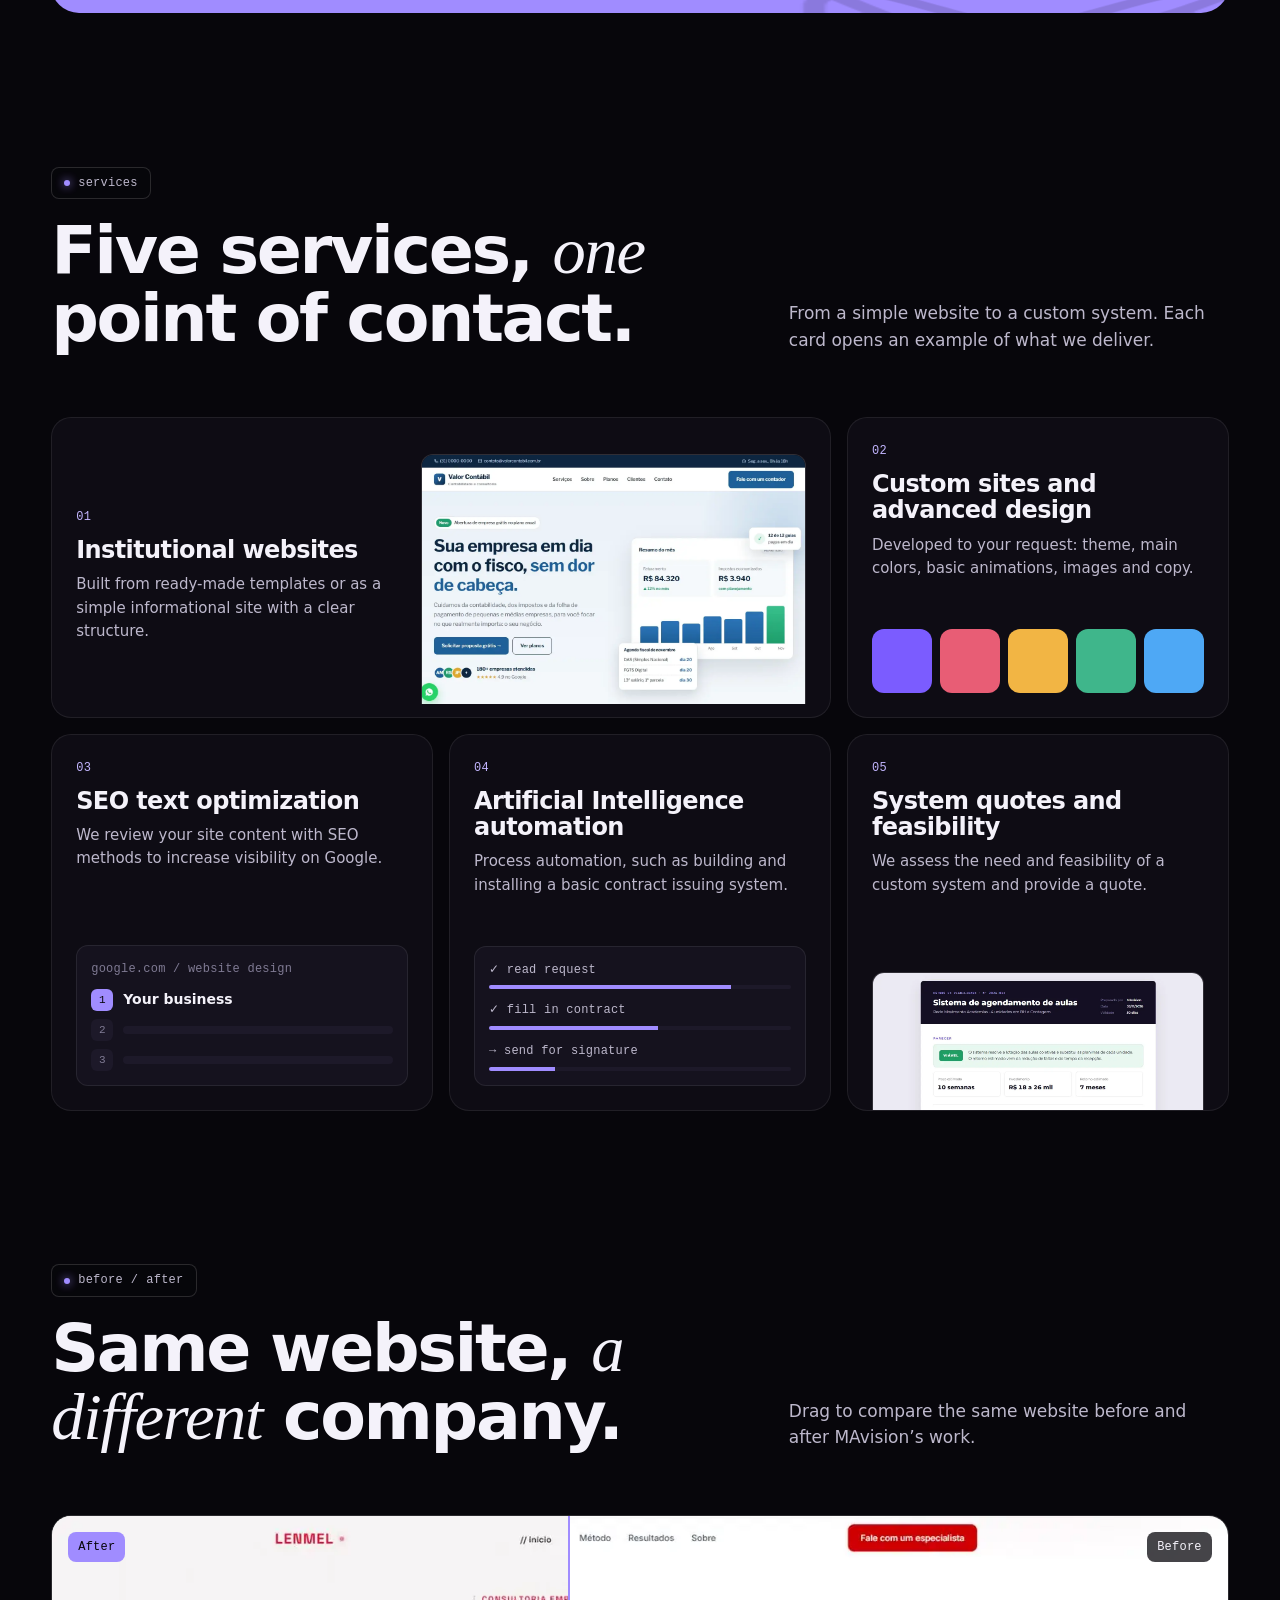
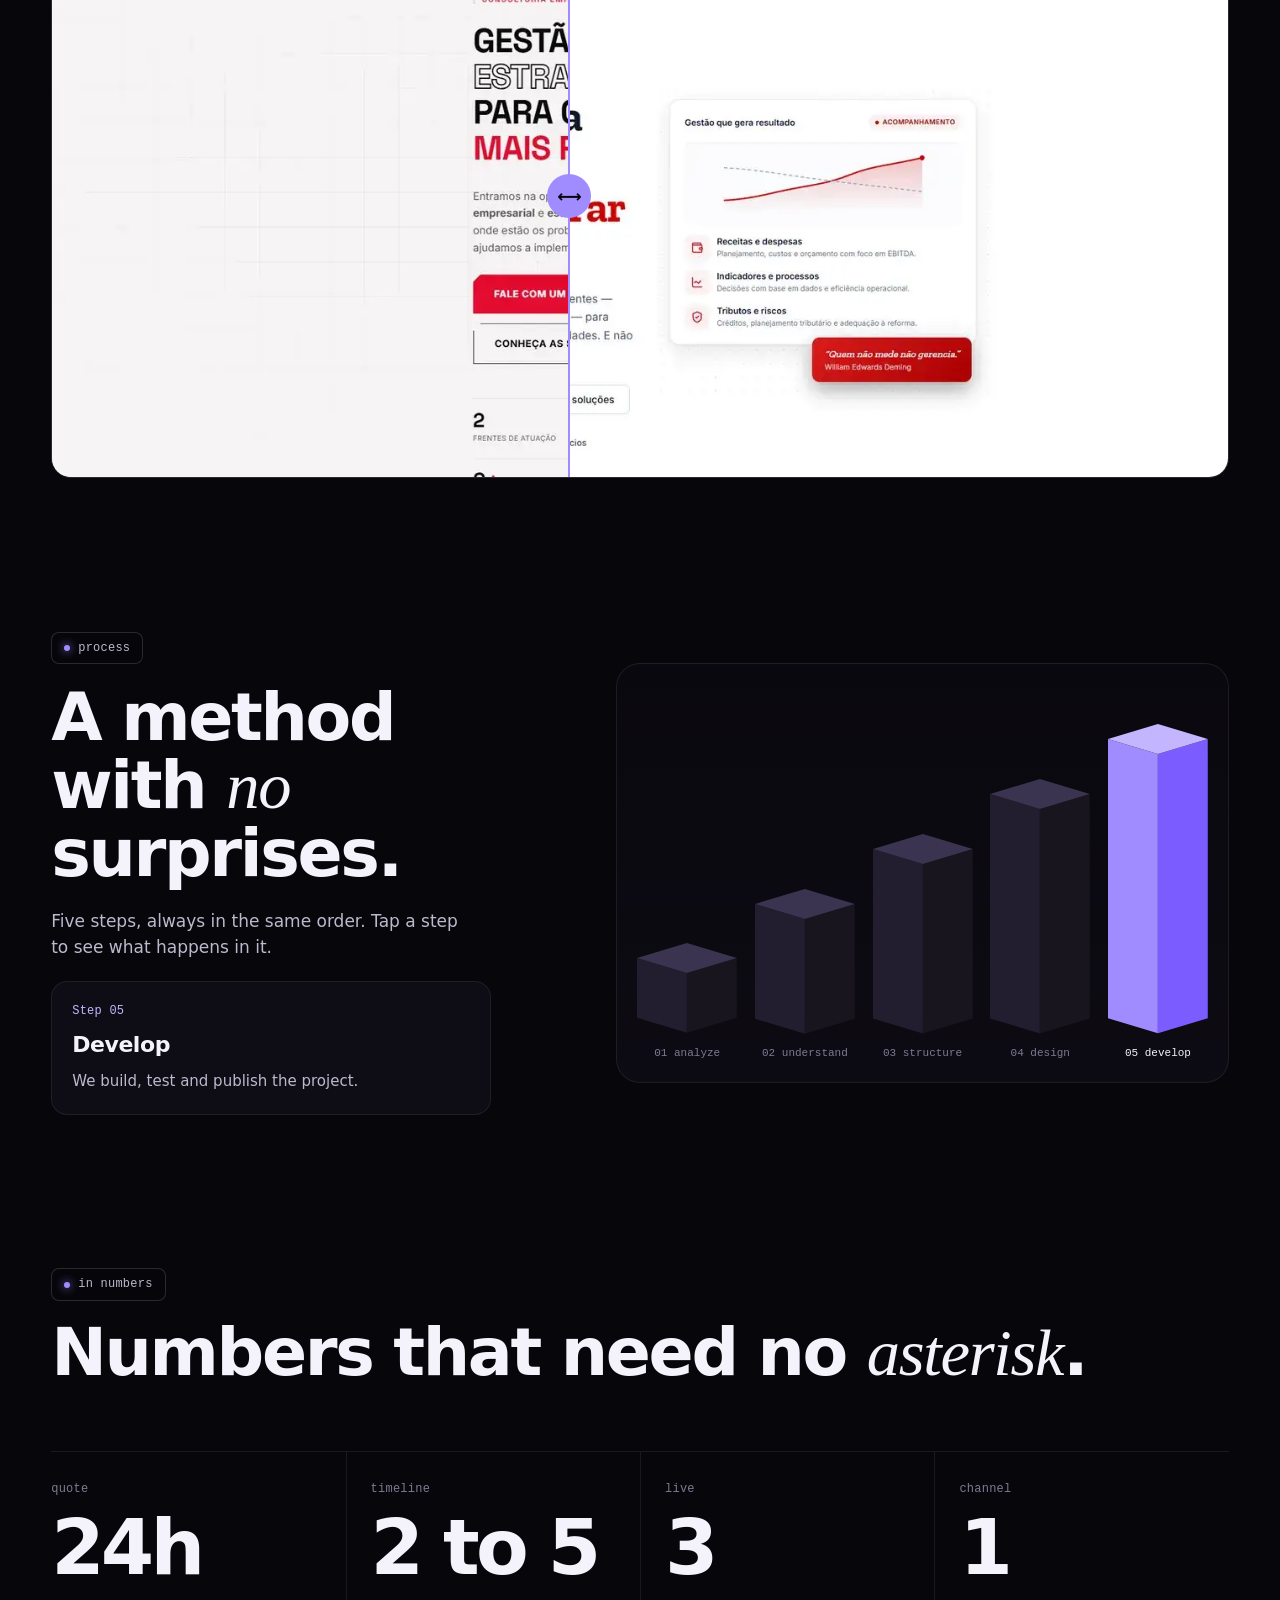
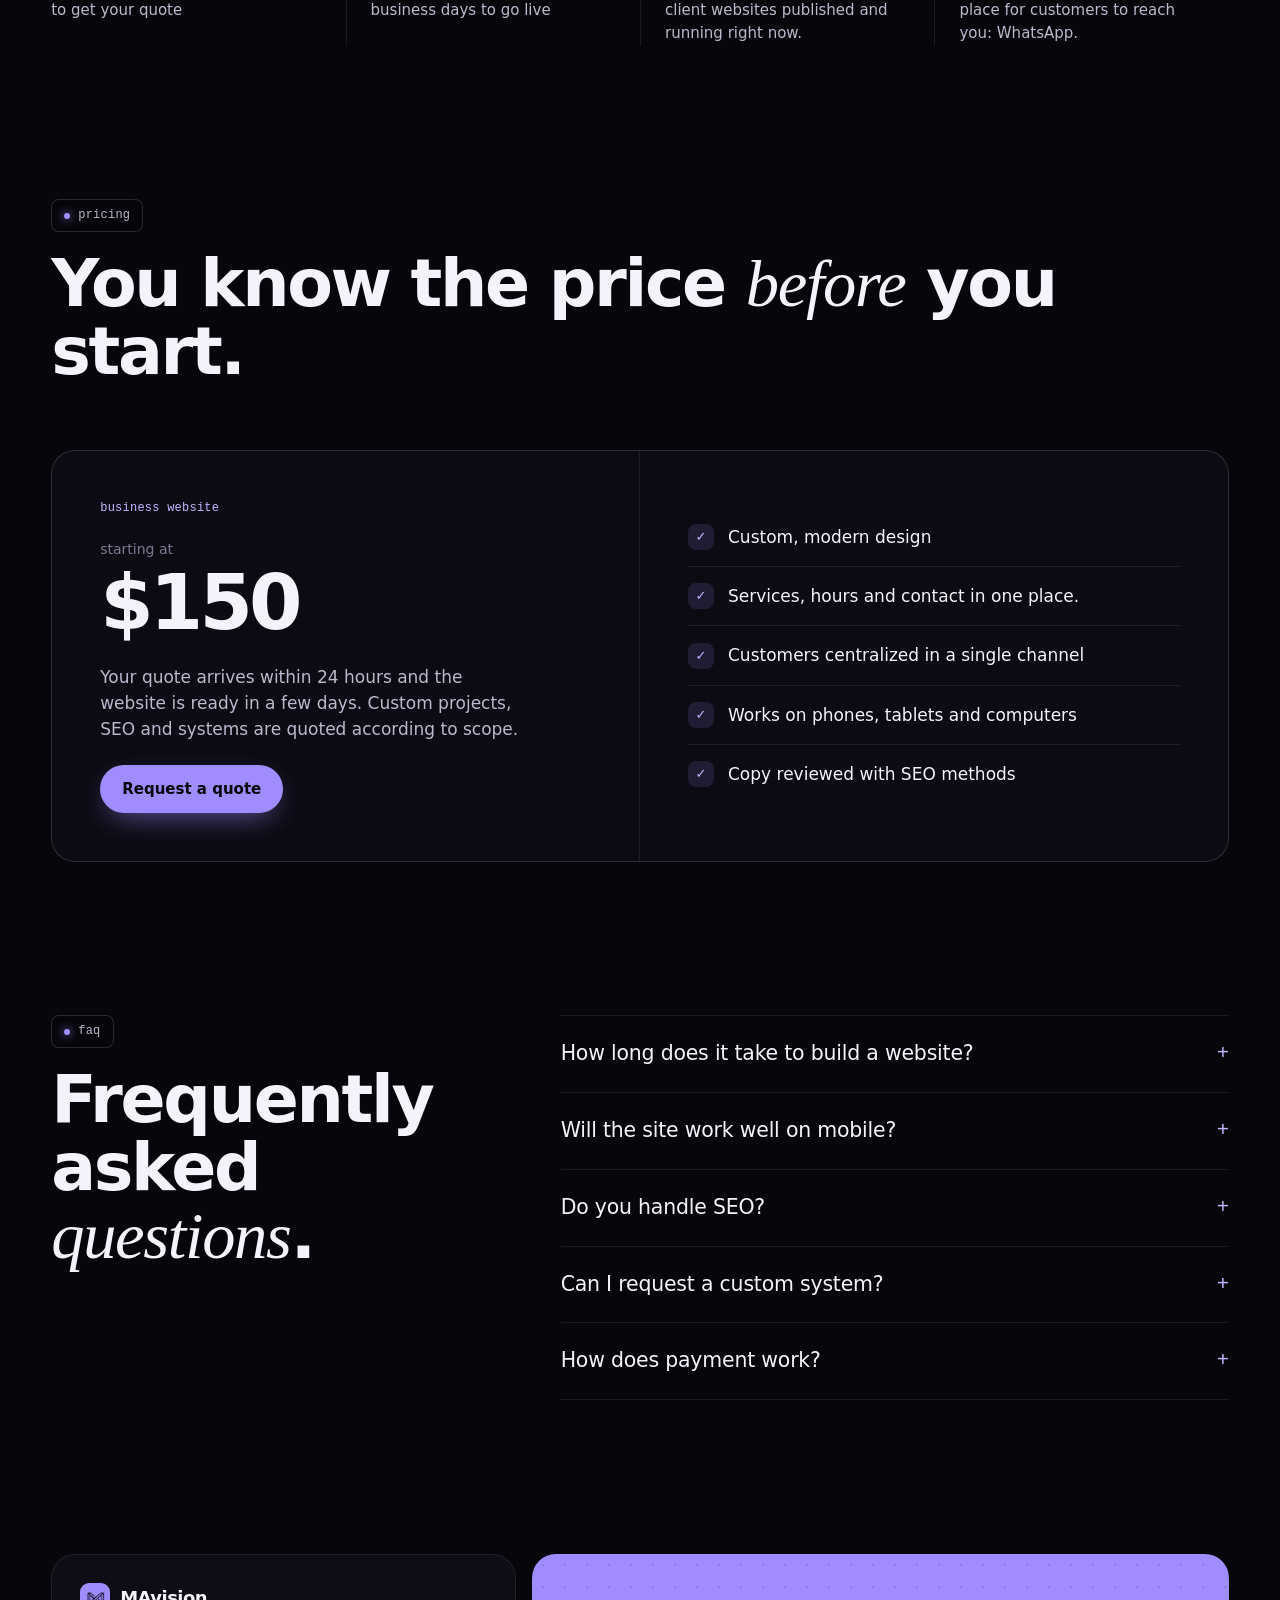
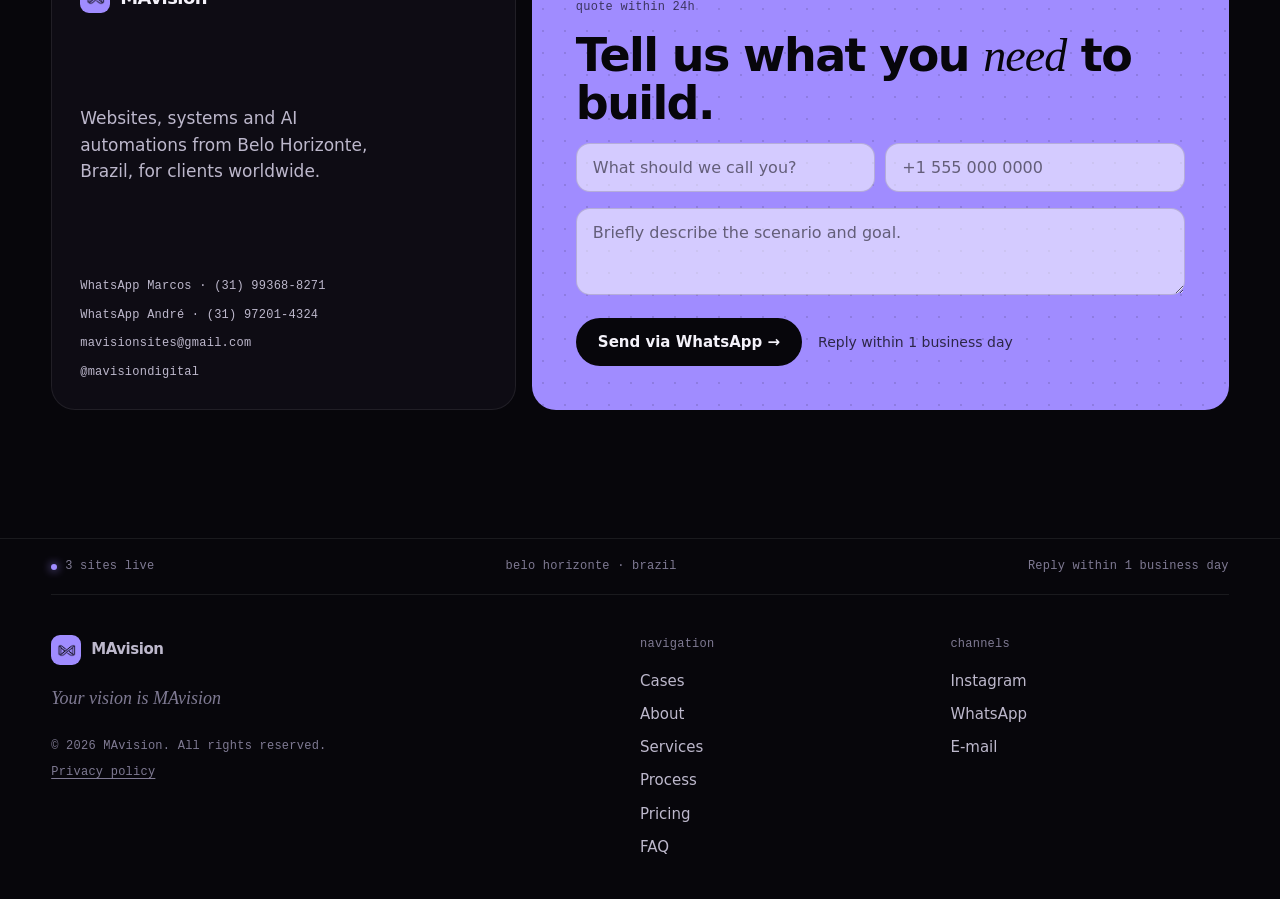
==== commit fa3ef8f4: "Novo visual do site: fita de luz do M, lilás único e painel interativo no topo Abertura com o quadra" ====
--- a/en/index.html
+++ b/en/index.html
@@ -34,195 +34,210 @@
 <link rel="icon" href="../favicon-32.png" type="image/png" sizes="32x32">
 <link rel="apple-touch-icon" href="../apple-touch-icon.png">
 <link rel="manifest" href="../site.webmanifest">
-<meta name="theme-color" content="#07060c">
+<meta name="theme-color" content="#07060b">
 <script type="application/ld+json">
 {"@context":"https://schema.org","@graph":[{"@type":"ProfessionalService","@id":"https://www.mavision.com.br/#mavision","name":"MAvision","url":"https://www.mavision.com.br/en/","inLanguage":"en","slogan":"Your vision is MAvision","description":"Websites, systems and AI automations, structured to attract, convince and convert.","logo":"https://www.mavision.com.br/icon-512.png","image":"https://www.mavision.com.br/og-image.jpg","email":"mavisionsites@gmail.com","telephone":"+55-31-99368-8271","address":{"@type":"PostalAddress","addressLocality":"Belo Horizonte","addressRegion":"MG","addressCountry":"BR"},"areaServed":[{"@type":"Country","name":"Brazil"},{"@type":"Place","name":"North America"},{"@type":"Place","name":"Europe"}],"availableLanguage":["pt-BR","en","es"],"sameAs":["https://instagram.com/mavisiondigital"],"makesOffer":{"@type":"Offer","itemOffered":{"@type":"Service","name":"Institutional websites"},"priceSpecification":[{"@type":"PriceSpecification","minPrice":"150","priceCurrency":"USD"},{"@type":"PriceSpecification","minPrice":"150","priceCurrency":"EUR"}]},"hasOfferCatalog":{"@type":"OfferCatalog","name":"Services","itemListElement":[{"@type":"Offer","itemOffered":{"@type":"Service","name":"Institutional websites","description":"Built from ready-made templates or as a simple informational site with a clear structure."}},{"@type":"Offer","itemOffered":{"@type":"Service","name":"Custom sites and advanced design","description":"Developed to your request: theme, main colors, basic animations, images and copy."}},{"@type":"Offer","itemOffered":{"@type":"Service","name":"SEO text optimization","description":"We review your site content with SEO methods to increase visibility on Google."}},{"@type":"Offer","itemOffered":{"@type":"Service","name":"Artificial Intelligence automation","description":"Process automation, such as building and installing a basic contract issuing system."}},{"@type":"Offer","itemOffered":{"@type":"Service","name":"System quotes and feasibility","description":"We assess the need and feasibility of a custom system and provide a quote."}}]}},{"@type":"WebSite","@id":"https://www.mavision.com.br/#site","url":"https://www.mavision.com.br/","name":"MAvision","inLanguage":"en","publisher":{"@id":"https://www.mavision.com.br/#mavision"}},{"@type":"FAQPage","inLanguage":"en","mainEntity":[{"@type":"Question","name":"How long does it take to build a website?","acceptedAnswer":{"@type":"Answer","text":"Institutional sites usually take 2 to 5 business days. Custom projects vary with complexity."}},{"@type":"Question","name":"Will the site work well on mobile?","acceptedAnswer":{"@type":"Answer","text":"Yes. All projects are responsive and optimized for different devices."}},{"@type":"Question","name":"Do you handle SEO?","acceptedAnswer":{"@type":"Answer","text":"Yes. We adjust copy and structure to improve your Google ranking."}},{"@type":"Question","name":"Can I request a custom system?","acceptedAnswer":{"@type":"Answer","text":"Yes. We assess feasibility and send a quote based on your needs."}},{"@type":"Question","name":"How does payment work?","acceptedAnswer":{"@type":"Answer","text":"Terms are set in the quote, after we understand the project scope."}}]}]}
 </script>
 <link rel="preconnect" href="https://fonts.googleapis.com"><link rel="preconnect" href="https://fonts.gstatic.com" crossorigin>
-<link rel="preload" as="style" id="gf" href="https://fonts.googleapis.com/css2?family=Geist:wght@400;500;600;700;800&family=Instrument+Serif:ital@1&family=Montserrat:wght@300;400;600;700;800&display=swap">
-<noscript><link rel="stylesheet" href="https://fonts.googleapis.com/css2?family=Geist:wght@400;500;600;700;800&family=Instrument+Serif:ital@1&family=Montserrat:wght@300;400;600;700;800&display=swap"></noscript>
+<link rel="preload" as="style" id="gf" href="https://fonts.googleapis.com/css2?family=Schibsted+Grotesk:wght@400;500;600;700&family=Newsreader:ital,opsz,wght@1,6..72,400&family=JetBrains+Mono:wght@400;500&display=swap">
+<noscript><link rel="stylesheet" href="https://fonts.googleapis.com/css2?family=Schibsted+Grotesk:wght@400;500;600;700&family=Newsreader:ital,opsz,wght@1,6..72,400&family=JetBrains+Mono:wght@400;500&display=swap"></noscript>
 <link rel="stylesheet" href="../style.css">
 <script src="../boot.js"></script>
 </head>
 <body>
 <a class="skip" href="#main">MAvision</a>
-<div class="bg" aria-hidden="true"><i class="a1"></i><i class="a2"></i><i class="a3"></i></div>
-
-<header class="bar" id="bar"><div class="w bar-in">
-<a class="brand" href="#hero" aria-label="MAvision"><img src="../logo-sm.webp" alt="" width="180" height="134"><span><b>MA</b>vision</span></a>
-<nav id="nv" aria-label="MAvision"><a href="#cases" data-t="n3">Cases</a><a href="#servicos" data-t="n2">Services</a><a href="#preco" data-t="k1x">Pricing</a><a href="#processo" data-t="n4">Process</a><a href="#faq">FAQ</a></nav>
+
+<!-- opening: the violet square with the M shrinks into the page (first visit of the session only) -->
+<div class="intro" id="intro" aria-hidden="true"><div class="intro-sq"><span class="intro-ic"><img src="../logo-sm.webp" alt="" width="180" height="134"></span></div></div>
+<canvas id="ribbon" aria-hidden="true"></canvas>
+
+<header class="bar" id="bar">
+<a class="brand" href="#hero" aria-label="MAvision"><span class="mk"><img src="../logo-sm.webp" alt="" width="180" height="134"></span>MAvision</a>
+<nav id="nv" aria-label="MAvision"><a href="#cases" data-t="n3">Cases</a><a href="#servicos" data-t="n2">Services</a><a href="#processo" data-t="n4">Process</a><a href="#preco" data-t="k1x">Pricing</a><a href="#faq">FAQ</a></nav>
 <div class="tools">
+<span class="live mono"><i></i><span data-t="zLive">3 sites live</span></span>
 <div class="lang" id="lg"><button type="button" aria-haspopup="true" aria-expanded="false" data-a="al" aria-label="Language"><svg viewBox="0 0 24 24" aria-hidden="true"><circle cx="12" cy="12" r="9.5"/><path d="M2.5 12h19M12 2.5a14.5 14.5 0 010 19M12 2.5a14.5 14.5 0 000 19"/></svg><span id="lc">EN</span></button>
 <ul><li><a href="../" hreflang="pt-BR" lang="pt-BR" data-l="pt">Português</a></li><li><a href="../en/" hreflang="en" lang="en" data-l="en" aria-current="true">English</a></li><li><a href="../es/" hreflang="es" lang="es" data-l="es">Español</a></li></ul></div>
-<a class="btn btn-sm" href="#contato" data-t="b1">Request a quote</a>
+<a class="btn btn-v btn-sm" href="#contato" data-t="b1">Request a quote</a>
 <button class="mb" id="mb" type="button" aria-expanded="false" aria-controls="mp" data-a="am" aria-label="Open menu"><span data-t="mnu">Menu</span></button>
-</div></div>
+</div>
 <div class="mp" id="mp">
 <div class="mp-h"><span data-t="mnu">Menu</span><button type="button" class="mp-x" id="mpc" data-t="mcl">Close</button></div>
-<nav class="mp-n" aria-label="MAvision"><a href="#hero" data-t="mhm">Home</a><a href="#cases" data-t="n3">Cases</a><a href="#servicos" data-t="n2">Services</a><a href="#preco" data-t="k1x">Pricing</a><a href="#processo" data-t="n4">Process</a><a href="#sobre" data-t="n1">About</a><a href="#faq">FAQ</a><a href="#contato" data-t="n5">Contact</a></nav>
+<nav class="mp-n" aria-label="MAvision"><a href="#hero" data-t="mhm">Home</a><a href="#cases" data-t="n3">Cases</a><a href="#sobre" data-t="n1">About</a><a href="#servicos" data-t="n2">Services</a><a href="#processo" data-t="n4">Process</a><a href="#preco" data-t="k1x">Pricing</a><a href="#faq">FAQ</a><a href="#contato" data-t="n5">Contact</a></nav>
 <div class="mp-l"><a href="../" hreflang="pt-BR" lang="pt-BR" data-l="pt">PT</a><a href="../en/" hreflang="en" lang="en" data-l="en" aria-current="true">EN</a><a href="../es/" hreflang="es" lang="es" data-l="es">ES</a></div>
-</div></header>
+</div>
+</header>
 
 <main id="main">
-<!-- HERO: headline, then the visitor builds their own site -->
+
+<!-- HERO: the visitor's business runs through the five steps -->
 <section class="hero" id="hero">
-<div class="hero-grid" aria-hidden="true"></div>
-<div class="w hero-in">
-<a class="chip chip-hero r0" href="#contato"><b data-t="hi">Hi!</b><span data-t="badge">Ready to start?</span><i aria-hidden="true">→</i></a>
-<h1 class="r0"><span data-t="h1a">Websites that</span> <em data-t="h1b">elevate your business</em></h1>
-<p class="lead r0" data-t="hs">Websites, systems and AI automations, structured to attract, convince and convert.</p>
-<div class="hero-acts r0"><a class="btn btn-lg" href="#contato"><span data-t="b1">Request a quote</span><i class="ar" aria-hidden="true">→</i></a><a class="btn btn-ghost btn-lg" id="wb" href="https://wa.me/5531993688271?text=Hello!%20I%20came%20from%20the%20MAvision%20website%20and%20would%20like%20a%20quote%20for%20a%20website%2Fsystem." target="_blank" rel="noopener noreferrer"><svg viewBox="0 0 24 24" aria-hidden="true"><path d="M21 11.5a8.4 8.4 0 01-12.4 7.4L3 21l2.1-5.4A8.4 8.4 0 1121 11.5z"/></svg><span data-t="bw">Chat on WhatsApp</span></a></div>
-</div>
-
-<div class="w stage r0" id="stage">
-<form class="cmd" id="live" novalidate>
-<label for="lvn" data-t="lvl">What's your business called?</label>
-<div class="cmd-row">
-<input id="lvn" maxlength="40" autocomplete="organization" data-p="lvp" placeholder="e.g. Blue Harbor Bakery">
-<div class="sw" role="radiogroup" aria-labelledby="lvcl"><span id="lvcl" class="vh" data-t="lvc">Brand colour</span><input type="radio" name="lvc" id="c1" value="#7c5cff" checked><label for="c1" style="--c:#7c5cff" aria-label="Roxo"></label><input type="radio" name="lvc" id="c2" value="#10b981"><label for="c2" style="--c:#10b981" aria-label="Verde"></label><input type="radio" name="lvc" id="c3" value="#f97316"><label for="c3" style="--c:#f97316" aria-label="Laranja"></label><input type="radio" name="lvc" id="c4" value="#3b82f6"><label for="c4" style="--c:#3b82f6" aria-label="Azul"></label><input type="radio" name="lvc" id="c5" value="#e11d74"><label for="c5" style="--c:#e11d74" aria-label="Rosa"></label></div>
-<a class="btn" id="lvb" href="https://wa.me/5531993688271?text=Hello!%20I%20came%20from%20the%20MAvision%20website%20and%20would%20like%20a%20quote%20for%20a%20website%2Fsystem." target="_blank" rel="noopener noreferrer" data-t="lvb">I want a site like this</a>
-</div>
+<div class="hero-copy">
+<span class="tag mono rv"><i></i><span data-t="zTag">belo horizonte, brazil / worldwide</span></span>
+<h1 class="rv"><span data-t="zHa">Websites that work</span><br><em data-t="zHb">for you.</em></h1>
+<p class="lead rv" data-t="zLead">Websites, systems and AI automations, built to be found on Google, load fast on phones and send customers straight to your WhatsApp.</p>
+<div class="ctas rv"><a class="btn btn-v" href="#contato" data-t="b1">Request a quote</a><a class="btn btn-g" href="https://wa.me/5531993688271?text=Hello!%20I%20came%20from%20the%20MAvision%20website%20and%20would%20like%20a%20quote%20for%20a%20website%2Fsystem." target="_blank" rel="noopener noreferrer"><span class="pl" aria-hidden="true">▸</span><span data-t="bw">Chat on WhatsApp</span></a></div>
+<p class="fine mono rv" data-t="zFine">quote in 24h / live in 2 to 5 business days</p>
+</div>
+
+<form class="pipe rv" id="pipe" novalidate>
+<div class="pipe-top mono"><span><span data-t="zProj">project</span> / <b id="slug" data-t="zSlug">your-business</b></span><span class="dim" data-t="zSteps">5 steps · 1 launch</span><span class="st" id="st"><i></i><em id="stx" data-t="zBuild">building</em></span></div>
+<label class="pipe-in" for="biz"><span class="mono" data-t="lvl">What's your business called?</span></label>
+<input id="biz" type="text" maxlength="40" autocomplete="organization" data-p="lvp" placeholder="e.g. Blue Harbor Bakery">
+<div class="graph" aria-hidden="true">
+<svg class="wires" viewBox="0 0 600 260" preserveAspectRatio="none"><path d="M118 130 C150 130,150 130,182 130"/><path d="M298 130 C330 130,330 62,362 62"/><path d="M298 130 C330 130,330 198,362 198"/><path d="M478 62 C500 62,500 130,516 130"/><path d="M478 198 C500 198,500 130,516 130"/><path class="flow" d="M118 130 C150 130,150 130,182 130"/><path class="flow" d="M298 130 C330 130,330 62,362 62"/><path class="flow" d="M298 130 C330 130,330 198,362 198"/><path class="flow" d="M478 62 C500 62,500 130,516 130"/><path class="flow" d="M478 198 C500 198,500 130,516 130"/></svg>
+<div class="node n1" data-k="0"><b data-t="zN1">Briefing</b><span class="mono" data-t="zN1s">whatsapp · 24h</span></div>
+<div class="node n2" data-k="1"><b data-t="zN2">Layout</b><span class="mono" data-t="zN2s">approved by you</span></div>
+<div class="node n3" data-k="2"><b data-t="zN3">SEO</b><span class="mono" data-t="zN3s">title · schema</span></div>
+<div class="node n4" data-k="2"><b data-t="zN4">Mobile</b><span class="mono" data-t="zN4s">390px → 1440px</span></div>
+<div class="node n5" data-k="3"><b data-t="zN5">Live</b><span class="mono" id="dom" data-t="zDom">yourbusiness.com</span></div>
+</div>
+<div class="log mono"><span class="dim" data-t="zLog">latest launches</span>
+<ul><li><i></i>www.bouzada.com.br<span data-t="zC1">law firm</span><em data-t="zOn">live</em></li><li><i></i>rumobh.onrender.com<span data-t="zC2">app / education</span><em data-t="zOn">live</em></li><li><i></i>www.lenmel.com.br<span data-t="zC3">consulting</span><em data-t="zOn">live</em></li></ul></div>
+<a class="btn btn-v btn-block" id="want" href="https://wa.me/5531993688271?text=Hello!%20I%20came%20from%20the%20MAvision%20website%20and%20would%20like%20a%20quote%20for%20a%20website%2Fsystem." target="_blank" rel="noopener noreferrer"><span data-t="lvb">I want a site like this</span> →</a>
 </form>
-<div class="tilt" id="tilt">
-<div class="mock" id="mock" data-ui aria-hidden="true">
-<div class="m-top"><i></i><i></i><i></i><span class="m-url"><svg viewBox="0 0 24 24"><rect x="5" y="11" width="14" height="10" rx="2"/><path d="M8 11V7a4 4 0 018 0v4"/></svg><span id="lvurl">suamarca</span>.com.br</span><span class="m-live" data-t="mon">Live</span></div>
-<div class="m-body">
-<div class="m-nav"><span class="m-logo"><i id="lvini">S</i><b class="lvname" data-t="mk">Your brand</b></span><span data-t="n2">Services</span><span data-t="n1">About</span><span data-t="n5">Contact</span><span class="m-cta" data-t="mag">Book</span></div>
-<div class="m-hero"><div><b class="m-name"><span class="lvh" data-t="mhn">Your business</span><span data-t="mhx">, ready to be</span> <em data-t="mhy">found.</em></b><p data-t="mp">Services, hours and contact in one place.</p><div class="m-btns"><span data-t="bw">Chat on WhatsApp</span><span data-t="b2">See our services</span></div></div><div class="m-pic"><span class="m-grid"></span><span class="m-arc"></span></div></div>
-<div class="m-feat"><div><i><svg viewBox="0 0 24 24"><path d="M12 5v14M5 12h14"/></svg></i><b data-t="n2">Services</b><small data-t="mc1">Everything you offer.</small></div><div><i><svg viewBox="0 0 24 24"><circle cx="12" cy="12" r="9"/><path d="M12 7v5l3 2"/></svg></i><b data-t="mc2t">Hours</b><small data-t="mc2">Always up to date.</small></div><div><i><svg viewBox="0 0 24 24"><path d="M12 21s-7-6.2-7-11.5a7 7 0 0114 0C19 14.8 12 21 12 21z"/><circle cx="12" cy="9.5" r="2.5"/></svg></i><b data-t="mc3t">Location</b><small data-t="mc3">Directions in one tap.</small></div></div>
-</div>
-</div>
-<div class="m-phone" aria-hidden="true"><div class="m-nav"><span class="m-logo"><i class="lvini2">S</i><b class="lvname" data-t="mk">Your brand</b></span><b class="m-burger"><i></i><i></i><i></i></b></div><b class="m-name"><span class="lvh" data-t="mhn">Your business</span><span data-t="mhx">, ready to be</span> <em data-t="mhy">found.</em></b><p data-t="mp">Services, hours and contact in one place.</p><span class="m-b" data-t="bw">Chat on WhatsApp</span><div class="m-pic"><span class="m-grid"></span><span class="m-arc"></span></div></div>
-</div>
-<div class="facts">
-<p><b>24h</b><span data-t="k2">to get your quote</span></p>
-<p><b data-t="k3v">2 to 5</b><span data-t="k3">business days to go live</span></p>
-<p><b>100%</b><span data-t="x4full">Works on phones, tablets and computers</span></p>
-<p><b>5</b><span data-t="x2">digital services</span></p>
-</div>
-</div>
-</section>
-
+</section>
+
+<!-- STATEMENT -->
+<section class="state">
+<span class="tag mono rv"><i></i><span data-t="zPb">the problem</span></span>
+<h2 class="rv"><span data-t="zSa">Most of a website is</span> <em data-t="zSb">invisible</em>.</h2>
+<div class="state-g">
+<p class="rv" data-t="zSp">A title Google understands. A page that opens in a second on 4G. A button that leads to the right WhatsApp. Nobody praises these things, but they are how customers find you.</p>
+<ul class="mono rv"><li><b data-t="zL1">SEO</b><span data-t="zL1t">copy and structure that rank</span></li><li><b data-t="zL2">Speed</b><span data-t="zL2t">light images, nothing extra</span></li><li><b data-t="zL3">Mobile</b><span data-t="zL3t">designed for the small screen first</span></li><li><b data-t="zL4">1 channel</b><span data-t="zL4t">every contact lands on your WhatsApp</span></li></ul>
+</div>
+</section>
 
 <!-- CASES -->
-<section class="sec" id="cases"><div class="w">
-<div class="sh r"><span class="chip" data-t="n3">Cases</span><h2 data-t="wkt">Live websites</h2><p data-t="wkd">Real projects, published and running. Hover to scroll through each page.</p></div>
-<div class="work">
-<a class="card wk r" href="https://www.lenmel.com.br" target="_blank" rel="noopener noreferrer"><div class="frame" data-ui><div class="f-top"><i></i><i></i><i></i><span>www.lenmel.com.br</span></div><div class="f-view"><img src="../projeto-lenmel.webp" alt="Página inicial do site da LENMEL, consultoria empresarial e tributária" width="820" height="6230" loading="lazy"></div></div><div class="wk-t"><div><h3>LENMEL</h3><p data-t="p1">Institutional website for a business and tax consulting firm, presenting its services and company information.</p></div><span class="go" data-t="vs">Visit website</span></div></a>
-<a class="card wk r" href="https://rumobh.onrender.com/" target="_blank" rel="noopener noreferrer"><div class="frame" data-ui><div class="f-top"><i></i><i></i><i></i><span>rumobh.onrender.com</span></div><div class="f-view"><img src="../projeto-rumo.webp" alt="Página inicial do RUMO, app para escolher faculdade" width="820" height="9760" loading="lazy"></div></div><div class="wk-t"><div><h3>RUMO</h3><p data-t="p2">Launch website for RUMO, an app that helps students choose a college by comparing tuition, scholarships, MEC ratings and distance, with profile-based recommendations and an AI chat.</p></div><span class="go" data-t="vs">Visit website</span></div></a>
-<a class="card wk r" href="https://www.bouzada.com.br/" target="_blank" rel="noopener noreferrer"><div class="frame" data-ui><div class="f-top"><i></i><i></i><i></i><span>www.bouzada.com.br</span></div><div class="f-view"><img src="../projeto-bouzada.webp" alt="Página inicial do site da Bouzada Advogados, escritório de advocacia em Belo Horizonte" width="820" height="8416" loading="lazy"></div></div><div class="wk-t"><div><h3>Bouzada Advogados</h3><p data-t="p3">Website for Bouzada Advogados, a Belo Horizonte law firm for military personnel, public servants, civil-service candidates and tax clients, with featured cases and a quick check that sends the case straight to WhatsApp.</p></div><span class="go" data-t="vs">Visit website</span></div></a>
-</div>
-<a class="card next r" href="#contato"><span class="plus" aria-hidden="true">+</span><div><h3 data-t="ch">Your case here</h3><p data-t="cx">Case dedicated to a future MAvision client. This space is reserved for our next project, and it could be yours.</p></div><span class="go" data-t="cv">I want to be the next case</span></a>
-</div></section>
+<section class="sec" id="cases">
+<div class="sh"><span class="tag mono rv"><i></i><span data-t="n3">Cases</span></span><h2 class="rv"><span data-t="zCa">Real projects,</span> <em data-t="zCb">live</em> <span data-t="zCc">right now.</span></h2><p class="rv" data-t="zCd">Hover over a case to scroll through the whole page.</p></div>
+<div class="cases">
+<a class="case rv" href="https://www.bouzada.com.br/" target="_blank" rel="noopener noreferrer"><div class="cbar mono"><i></i><i></i><i></i><span>www.bouzada.com.br</span><em data-t="zOn">live</em></div><div class="shot"><img src="../projeto-bouzada.webp" alt="Página inicial do site da Bouzada Advogados, escritório de advocacia em Belo Horizonte" width="820" height="8416" loading="lazy"></div><div class="cap"><span class="mono" data-t="zK1">01 / law firm</span><h3>Bouzada Advogados</h3><p data-t="p3">Website for Bouzada Advogados, a Belo Horizonte law firm for military personnel, public servants, civil-service candidates and tax clients, with featured cases and a quick check that sends the case straight to WhatsApp.</p><span class="go" data-t="vs">Visit website</span></div></a>
+<a class="case rv" href="https://rumobh.onrender.com/" target="_blank" rel="noopener noreferrer"><div class="cbar mono"><i></i><i></i><i></i><span>rumobh.onrender.com</span><em data-t="zOn">live</em></div><div class="shot"><img src="../projeto-rumo.webp" alt="Página inicial do RUMO, app para escolher faculdade" width="820" height="9760" loading="lazy"></div><div class="cap"><span class="mono" data-t="zK2">02 / education app</span><h3>RUMO</h3><p data-t="p2">Launch website for RUMO, an app that helps students choose a college by comparing tuition, scholarships, MEC ratings and distance, with profile-based recommendations and an AI chat.</p><span class="go" data-t="vs">Visit website</span></div></a>
+<a class="case rv" href="https://www.lenmel.com.br" target="_blank" rel="noopener noreferrer"><div class="cbar mono"><i></i><i></i><i></i><span>www.lenmel.com.br</span><em data-t="zOn">live</em></div><div class="shot"><img src="../projeto-lenmel.webp" alt="Página inicial do site da LENMEL, consultoria empresarial e tributária" width="820" height="6230" loading="lazy"></div><div class="cap"><span class="mono" data-t="zK3">03 / consulting</span><h3>LENMEL</h3><p data-t="p1">Institutional website for a business and tax consulting firm, presenting its services and company information.</p><span class="go" data-t="vs">Visit website</span></div></a>
+</div>
+<a class="next rv" href="#contato"><span class="plus" aria-hidden="true">+</span><span><b data-t="ch">Your case here</b><small data-t="cx">Case dedicated to a future MAvision client. This space is reserved for our next project, and it could be yours.</small></span><span class="go" data-t="cv">I want to be the next case</span></a>
+</section>
+
+<!-- ABOUT: the violet field, words light up as you scroll -->
+<section class="field-w" id="sobre">
+<div class="field" id="field">
+<img class="field-m" src="../logo-sm.webp" alt="" width="180" height="134" loading="lazy">
+<h2 class="mono" data-t="zWho">who we are</h2>
+<p class="words" id="words" data-t="zMan">MAvision was born from a problem we kept seeing: companies that paid for a website and saw no results. So we start by looking at what you already have, understand how it was built, and only then change what needs changing.</p>
+</div>
+</section>
+
+<!-- SERVICES: each card opens a working example -->
+<section class="sec" id="servicos">
+<div class="sh sh-row"><div><span class="tag mono rv"><i></i><span data-t="n2">Services</span></span><h2 class="rv"><span data-t="zVa">Five services,</span> <em data-t="zVb">one</em> <span data-t="zVc">point of contact.</span></h2></div><p class="rv" data-t="zVd">From a simple website to a custom system. Each card opens an example of what we deliver.</p></div>
+<div class="bento">
+<article class="sv sv-a ex rv" data-ex="../exemplos/institucional.html" tabindex="0" role="button"><div class="sv-t"><span class="mono">01</span><h3 data-t="s1">Institutional websites</h3><p data-t="d1">Built from ready-made templates or as a simple informational site with a clear structure.</p><span class="go" data-t="vx">See example</span></div><div class="sv-img"><img src="../img/ex-institucional.webp" alt="Exemplo de site institucional para um escritório de contabilidade" width="1264" height="790" loading="lazy"></div></article>
+<article class="sv sv-b ex rv" data-ex="../exemplos/sob-medida.html" tabindex="0" role="button"><div class="sv-t"><span class="mono">02</span><h3 data-t="s2">Custom sites and advanced design</h3><p data-t="d2">Developed to your request: theme, main colors, basic animations, images and copy.</p><span class="go" data-t="vx">See example</span></div><div class="sw" aria-hidden="true"><i style="--c:#7B5CFF"></i><i style="--c:#E85D75"></i><i style="--c:#F2B544"></i><i style="--c:#3FB68B"></i><i style="--c:#4EA8F5"></i></div></article>
+<article class="sv sv-c ex rv" data-ex="../exemplos/seo.html" tabindex="0" role="button"><div class="sv-t"><span class="mono">03</span><h3 data-t="s3">SEO text optimization</h3><p data-t="d3">We review your site content with SEO methods to increase visibility on Google.</p><span class="go" data-t="vx">See example</span></div><div class="serp" aria-hidden="true"><div class="mono" data-t="zSerp">google.com / website design</div><div class="r r1"><span>1</span><b data-t="mhn">Your business</b></div><div class="r"><span>2</span><i></i></div><div class="r"><span>3</span><i></i></div></div></article>
+<article class="sv sv-d ex rv" data-ex="../exemplos/automacao.html" tabindex="0" role="button"><div class="sv-t"><span class="mono">04</span><h3 data-t="s4">Artificial Intelligence automation</h3><p data-t="d4">Process automation, such as building and installing a basic contract issuing system.</p><span class="go" data-t="vx">See example</span></div><div class="run mono" aria-hidden="true"><div><span data-t="zR1">✓ read request</span><i style="--w:80%"></i></div><div><span data-t="zR2">✓ fill in contract</span><i style="--w:56%"></i></div><div><span data-t="zR3">→ send for signature</span><i style="--w:22%"></i></div></div></article>
+<article class="sv sv-e ex rv" data-ex="../exemplos/viabilidade.html" tabindex="0" role="button"><div class="sv-t"><span class="mono">05</span><h3 data-t="s5">System quotes and feasibility</h3><p data-t="d5">We assess the need and feasibility of a custom system and provide a quote.</p><span class="go" data-t="vx">See example</span></div><div class="sv-img"><img src="../img/ex-viabilidade.webp" alt="Exemplo de estudo de viabilidade de um sistema" width="1264" height="790" loading="lazy"></div></article>
+</div>
+</section>
 
 <!-- BEFORE / AFTER -->
-<section class="sec" id="comparar"><div class="w">
-<div class="sh r"><span class="chip"><span data-t="bfa">Before</span> · <span data-t="bfb">After</span></span><h2 data-t="bfx">Same site, before and after</h2><p data-t="bfd">Drag to compare the same website before and after MAvision’s work.</p></div>
-<div class="cmw r" data-ui><div class="f-top"><i></i><i></i><i></i><span>www.lenmel.com.br</span></div>
-<div class="cmp" id="cmp" style="--x:50%"><div class="cm-b"><img src="../depois-lenmel.webp" alt="Site da LENMEL depois da reformulação feita pela MAvision" width="1400" height="670" loading="lazy"></div><div class="cm-a"><img src="../antes-lenmel.webp" alt="Site da LENMEL antes da reformulação" width="1400" height="670" loading="lazy"></div>
-<span class="tag ta" data-t="bfa">Before</span><span class="tag tb" data-t="bfb">After</span>
-<div class="hdl"><i><svg viewBox="0 0 24 24"><path d="M9 6l-6 6 6 6M15 6l6 6-6 6"/></svg></i></div><input class="rg" id="cr" type="range" min="0" max="100" value="50" data-a="ac" aria-label="Compare before and after"></div></div>
-<div class="vs2">
-<div class="card r"><h3 data-t="bfa">Before</h3><ul class="no"><li data-t="bfa1">Generic site that looks AI-made</li><li data-t="bfa2">Too much information on screen</li><li data-t="bfa3">Contacts and channels scattered</li></ul></div>
-<div class="card card-hi r"><h3 data-t="bfb">After</h3><ul class="yes"><li data-t="bfb1">Custom, modern design</li><li data-t="bfb2">Only what’s necessary, in an eye-catching way</li><li data-t="bfb3">Customers centralized in a single channel</li><li data-t="bfb4">Everyone directed to WhatsApp</li></ul></div>
-</div>
-</div></section>
-
-<!-- SERVICES (kept: one row per service with its working example) -->
-<section class="sec" id="servicos"><div class="w">
-<div class="sh r"><span class="chip" data-t="n2">Services</span><h2 data-t="st">Services</h2><p data-t="sd">Digital solutions for every stage of your business.</p></div>
-<div class="svl">
-<article class="sv ex r" data-ex="../exemplos/institucional.html" tabindex="0" role="button"><div class="sv-t"><h3 data-t="s1">Institutional websites</h3><p data-t="d1">Built from ready-made templates or as a simple informational site with a clear structure.</p><span class="go" data-t="vx">See example</span></div><figure><img src="../img/ex-institucional.webp" alt="Exemplo de site institucional para um escritório de contabilidade" width="1264" height="790" loading="lazy"></figure></article>
-<article class="sv ex r" data-ex="../exemplos/sob-medida.html" tabindex="0" role="button"><div class="sv-t"><h3 data-t="s2">Custom sites and advanced design</h3><p data-t="d2">Developed to your request: theme, main colors, basic animations, images and copy.</p><span class="go" data-t="vx">See example</span></div><figure><img src="../img/ex-sob-medida.webp" alt="Exemplo de site sob medida para um restaurante mineiro" width="1264" height="790" loading="lazy"></figure></article>
-<article class="sv ex r" data-ex="../exemplos/seo.html" tabindex="0" role="button"><div class="sv-t"><h3 data-t="s3">SEO text optimization</h3><p data-t="d3">We review your site content with SEO methods to increase visibility on Google.</p><span class="go" data-t="vx">See example</span></div><figure><img src="../img/ex-seo.webp" alt="Exemplo de ajuste de SEO mostrando o resultado no Google" width="1264" height="790" loading="lazy"></figure></article>
-<article class="sv ex r" data-ex="../exemplos/automacao.html" tabindex="0" role="button"><div class="sv-t"><h3 data-t="s4">Artificial Intelligence automation</h3><p data-t="d4">Process automation, such as building and installing a basic contract issuing system.</p><span class="go" data-t="vx">See example</span></div><figure><img src="../img/ex-automacao.webp" alt="Exemplo de gerador de contratos automatizado" width="1264" height="790" loading="lazy"></figure></article>
-<article class="sv ex r" data-ex="../exemplos/viabilidade.html" tabindex="0" role="button"><div class="sv-t"><h3 data-t="s5">System quotes and feasibility</h3><p data-t="d5">We assess the need and feasibility of a custom system and provide a quote.</p><span class="go" data-t="vx">See example</span></div><figure><img src="../img/ex-viabilidade.webp" alt="Exemplo de estudo de viabilidade de um sistema" width="1264" height="790" loading="lazy"></figure></article>
-</div>
-</div></section>
+<section class="sec" id="comparar">
+<div class="sh sh-row"><div><span class="tag mono rv"><i></i><span data-t="bfa">Before</span> / <span data-t="bfb">After</span></span><h2 class="rv"><span data-t="zBa">Same website,</span> <em data-t="zBb">a different</em> <span data-t="zBc">company.</span></h2></div><p class="rv" data-t="bfd">Drag to compare the same website before and after MAvision’s work.</p></div>
+<div class="ba rv" id="cmp" style="--p:50%">
+<img src="../antes-lenmel.webp" alt="Site da LENMEL antes da reformulação" width="1400" height="670" loading="lazy">
+<div class="ba-a"><img src="../depois-lenmel.webp" alt="Site da LENMEL depois da reformulação feita pela MAvision" width="1400" height="670" loading="lazy"></div>
+<span class="ba-l mono" data-t="bfb">After</span><span class="ba-r mono" data-t="bfa">Before</span>
+<div class="ba-h" aria-hidden="true"><span>⟷</span></div>
+<input type="range" min="0" max="100" value="50" id="cr" data-a="ac" aria-label="Compare before and after">
+</div>
+</section>
+
+<!-- PROCESS: five steps that rise -->
+<section class="sec" id="processo">
+<div class="proc">
+<div class="proc-t">
+<span class="tag mono rv"><i></i><span data-t="n4">Process</span></span>
+<h2 class="rv"><span data-t="zPa">A method with</span> <em data-t="zPb2">no</em> <span data-t="zPc">surprises.</span></h2>
+<p class="rv" data-t="zPd">Five steps, always in the same order. Tap a step to see what happens in it.</p>
+<div class="step-d rv" aria-live="polite"><span class="mono"><span data-t="et">Step</span> <span id="stepn">05</span></span><b id="stept" data-t="r5">Develop</b><p id="stepx" data-t="e5">We build, test and publish the project.</p></div>
+</div>
+<div class="iso rv" id="iso" role="tablist" data-a="n4" aria-label="Process">
+<button class="col" type="button" role="tab" aria-selected="false" data-i="0"><svg viewBox="0 0 100 90" aria-hidden="true"><g class="pr" style="transition-delay:0.00s"><polygon class="l" points="0,15 50,30 50,90 0,75"/><polygon class="r" points="50,30 100,15 100,75 50,90"/><polygon class="top" points="0,15 50,0 100,15 50,30"/></g></svg><span><b>01</b> <i data-t="r1">Analyze</i></span></button>
+<button class="col" type="button" role="tab" aria-selected="false" data-i="1"><svg viewBox="0 0 100 145" aria-hidden="true"><g class="pr" style="transition-delay:0.12s"><polygon class="l" points="0,15 50,30 50,145 0,130"/><polygon class="r" points="50,30 100,15 100,130 50,145"/><polygon class="top" points="0,15 50,0 100,15 50,30"/></g></svg><span><b>02</b> <i data-t="r2">Understand</i></span></button>
+<button class="col" type="button" role="tab" aria-selected="false" data-i="2"><svg viewBox="0 0 100 200" aria-hidden="true"><g class="pr" style="transition-delay:0.24s"><polygon class="l" points="0,15 50,30 50,200 0,185"/><polygon class="r" points="50,30 100,15 100,185 50,200"/><polygon class="top" points="0,15 50,0 100,15 50,30"/></g></svg><span><b>03</b> <i data-t="r3">Structure</i></span></button>
+<button class="col" type="button" role="tab" aria-selected="false" data-i="3"><svg viewBox="0 0 100 255" aria-hidden="true"><g class="pr" style="transition-delay:0.36s"><polygon class="l" points="0,15 50,30 50,255 0,240"/><polygon class="r" points="50,30 100,15 100,240 50,255"/><polygon class="top" points="0,15 50,0 100,15 50,30"/></g></svg><span><b>04</b> <i data-t="r4">Design</i></span></button>
+<button class="col on" type="button" role="tab" aria-selected="true" data-i="4"><svg viewBox="0 0 100 310" aria-hidden="true"><g class="pr" style="transition-delay:0.48s"><polygon class="l" points="0,15 50,30 50,310 0,295"/><polygon class="r" points="50,30 100,15 100,295 50,310"/><polygon class="top" points="0,15 50,0 100,15 50,30"/></g></svg><span><b>05</b> <i data-t="r5">Develop</i></span></button>
+</div>
+</div>
+</section>
+
+<!-- NUMBERS -->
+<section class="sec">
+<div class="sh"><span class="tag mono rv"><i></i><span data-t="zNm">in numbers</span></span><h2 class="rv"><span data-t="zNa">Numbers that need no</span> <em data-t="zNb">asterisk</em>.</h2></div>
+<div class="nums">
+<div class="num rv"><span class="mono" data-t="zQ1">quote</span><b><span data-n="24">24</span>h</b><p data-t="k2">to get your quote</p></div>
+<div class="num rv"><span class="mono" data-t="zQ2">timeline</span><b><span data-n="2">2</span> <span data-t="zTo">to</span> <span data-n="5">5</span></b><p data-t="k3">business days to go live</p></div>
+<div class="num rv"><span class="mono" data-t="zQ3">live</span><b><span data-n="3">3</span></b><p data-t="zQ3t">client websites published and running right now.</p></div>
+<div class="num rv"><span class="mono" data-t="zQ4">channel</span><b><span data-n="1">1</span></b><p data-t="zQ4t">place for customers to reach you: WhatsApp.</p></div>
+</div>
+</section>
 
 <!-- PRICE -->
-<section class="sec" id="preco"><div class="w">
-<div class="sh r"><span class="chip" data-t="k1x">Pricing</span><h2 data-t="pht">Clear price, short timeline.</h2><p data-t="phd">You know what you'll pay before we start: your quote arrives within 24 hours and your site is ready in a few days.</p></div>
-<div class="pr-g">
-<div class="card pr-main r"><div class="pr-top"><span data-t="k1">starting at</span><b id="price" data-t="pv">$150</b></div>
-<h3 data-t="phi">What your site includes</h3>
-<ul class="yes"><li data-t="bfb1">Custom, modern design</li><li data-t="mp">Services, hours and contact in one place.</li><li data-t="bfb3">Customers centralized in a single channel</li><li data-t="x4full">Works on phones, tablets and computers</li><li data-t="d3">We review your site content with SEO methods to increase visibility on Google.</li></ul>
-<a class="btn btn-lg btn-block" href="#contato"><span data-t="b1">Request a quote</span><i class="ar" aria-hidden="true">→</i></a></div>
-<div class="pr-side">
-<div class="card stat r"><b>24h</b><span data-t="k2">to get your quote</span></div>
-<div class="card stat r"><b data-t="k3v">2 to 5</b><span data-t="k3">business days to go live</span></div>
-<div class="card stat r"><b>1</b><span data-t="x3">service channel</span></div>
-</div>
-</div>
-</div></section>
-
-<!-- PROCESS -->
-<section class="sec" id="processo"><div class="w">
-<div class="sh r"><span class="chip" data-t="n4">Process</span><h2 data-t="rt">Our process</h2><p data-t="rd">Five steps to turn a need into a result.</p></div>
-<ol class="tl" id="tl">
-<li class="r"><span class="dot" aria-hidden="true"></span><div class="card"><h3 data-t="r1">Analyze</h3><p data-t="e1">We assess the scenario, the current site and the market.</p><p class="sub" data-t="fb1">We assess the structure, design, performance and content of the existing site.</p></div></li>
-<li class="r"><span class="dot" aria-hidden="true"></span><div class="card"><h3 data-t="r2">Understand</h3><p data-t="e2">We identify goals, audience and points to improve.</p><p class="sub" data-t="fb2">Gradual changes, validated with you, until we reach the expected result.</p></div></li>
-<li class="r"><span class="dot" aria-hidden="true"></span><div class="card"><h3 data-t="r3">Structure</h3><p data-t="e3">We organize content, pages and the customer journey.</p><p class="sub" data-t="fb4">We configure titles and content to rank better on Google.</p></div></li>
-<li class="r"><span class="dot" aria-hidden="true"></span><div class="card"><h3 data-t="r4">Design</h3><p data-t="e4">We define the design and experience on every device.</p><p class="sub" data-t="fb3">We polish the look and the experience on every screen size.</p></div></li>
-<li class="r"><span class="dot" aria-hidden="true"></span><div class="card"><h3 data-t="r5">Develop</h3><p data-t="e5">We build, test and publish the project.</p><p class="sub" data-t="fb6">We publish the site and hand over the project ready to use.</p></div></li>
-</ol>
-</div></section>
-
-<!-- ABOUT -->
-<section class="sec" id="sobre"><div class="w">
-<div class="sh r"><span class="chip" data-t="n1">About</span><h2 data-t="at">About MAvision</h2></div>
-<div class="ab-g">
-<div class="card ab-s r"><p class="statement" data-t="a1">MAvision was born from a recurring problem in the market: many companies invested in websites that delivered no results because they lacked proper structure, planning and technical care.</p><p data-t="a2">So we took a different approach. Before building, we analyze the existing website, understand how it was conceived and structured, and only then define the improvements needed.</p><p data-t="a3">With this method we refine the design, optimize access across devices, rank the site on Google with SEO-optimized content and centralize customer contact in a single service channel.</p></div>
-<div class="nums">
-<div class="card stat r"><b data-n="5">5</b><span data-t="x1">method steps</span></div>
-<div class="card stat r"><b data-n="5">5</b><span data-t="x2">digital services</span></div>
-<div class="card stat r"><b data-n="1">1</b><span data-t="x3">service channel</span></div>
-<div class="card stat r"><b data-n="100" data-s="%">100%</b><span data-t="x4">responsive</span></div>
-</div>
-</div>
-</div></section>
+<section class="sec" id="preco">
+<div class="sh"><span class="tag mono rv"><i></i><span data-t="k1x">Pricing</span></span><h2 class="rv"><span data-t="zPra">You know the price</span> <em data-t="zPrb">before</em> <span data-t="zPrc">you start.</span></h2></div>
+<div class="price rv">
+<div class="pr-l"><span class="mono" data-t="zPrl">business website</span><div class="pr-v"><small data-t="k1">starting at</small><b id="price" data-t="pv">$150</b></div><p data-t="zPrd">Your quote arrives within 24 hours and the website is ready in a few days. Custom projects, SEO and systems are quoted according to scope.</p><a class="btn btn-v" href="#contato" data-t="b1">Request a quote</a></div>
+<ul class="pr-r"><li><i>✓</i><span data-t="bfb1">Custom, modern design</span></li><li><i>✓</i><span data-t="mp">Services, hours and contact in one place.</span></li><li><i>✓</i><span data-t="bfb3">Customers centralized in a single channel</span></li><li><i>✓</i><span data-t="x4full">Works on phones, tablets and computers</span></li><li><i>✓</i><span data-t="zPr5">Copy reviewed with SEO methods</span></li></ul>
+</div>
+</section>
 
 <!-- FAQ -->
-<section class="sec" id="faq"><div class="w">
-<div class="sh r"><span class="chip">FAQ</span><h2 data-t="fqt">Common questions</h2><p data-t="fd">Frequently asked questions about our services.</p></div>
-<div class="qs">
-<details class="r"><summary data-t="q1">How long does it take to build a website?</summary><p data-t="w1">Institutional sites usually take 2 to 5 business days. Custom projects vary with complexity.</p></details>
-<details class="r"><summary data-t="q2">Will the site work well on mobile?</summary><p data-t="w2">Yes. All projects are responsive and optimized for different devices.</p></details>
-<details class="r"><summary data-t="q3">Do you handle SEO?</summary><p data-t="w3">Yes. We adjust copy and structure to improve your Google ranking.</p></details>
-<details class="r"><summary data-t="q4">Can I request a custom system?</summary><p data-t="w4">Yes. We assess feasibility and send a quote based on your needs.</p></details>
-<details class="r"><summary data-t="q5">How does payment work?</summary><p data-t="w5">Terms are set in the quote, after we understand the project scope.</p></details>
-</div>
-</div></section>
+<section class="sec" id="faq">
+<div class="faq">
+<div><span class="tag mono rv"><i></i>FAQ</span><h2 class="rv"><span data-t="zFa">Frequently asked</span> <em data-t="zFb">questions</em>.</h2></div>
+<div class="qs rv">
+<details><summary data-t="q1">How long does it take to build a website?</summary><p data-t="w1">Institutional sites usually take 2 to 5 business days. Custom projects vary with complexity.</p></details>
+<details><summary data-t="q2">Will the site work well on mobile?</summary><p data-t="w2">Yes. All projects are responsive and optimized for different devices.</p></details>
+<details><summary data-t="q3">Do you handle SEO?</summary><p data-t="w3">Yes. We adjust copy and structure to improve your Google ranking.</p></details>
+<details><summary data-t="q4">Can I request a custom system?</summary><p data-t="w4">Yes. We assess feasibility and send a quote based on your needs.</p></details>
+<details><summary data-t="q5">How does payment work?</summary><p data-t="w5">Terms are set in the quote, after we understand the project scope.</p></details>
+</div>
+</div>
+</section>
 
 <!-- CONTACT -->
-<section class="sec" id="contato"><div class="w">
-<div class="panel r">
-<div class="ct-l"><span class="chip" data-t="n5">Contact</span><h2 data-t="kt">Let’s talk</h2><p data-t="kd">Tell us what you need to build or improve. We reply as soon as possible.</p>
-<ul class="chs">
-<li><a href="https://wa.me/5531993688271?text=Hello!%20I%20came%20from%20the%20MAvision%20website%20and%20would%20like%20a%20quote%20for%20a%20website%2Fsystem." target="_blank" rel="noopener noreferrer"><i><svg viewBox="0 0 24 24"><path d="M21 11.5a8.4 8.4 0 01-12.4 7.4L3 21l2.1-5.4A8.4 8.4 0 1121 11.5z"/></svg></i><span><b>WhatsApp</b><small data-t="cw">Fast replies, straight from the people who build your site</small></span></a></li>
-<li><a href="https://instagram.com/mavisiondigital" target="_blank" rel="noopener noreferrer"><i><svg viewBox="0 0 24 24"><rect x="3" y="3" width="18" height="18" rx="5"/><circle cx="12" cy="12" r="4"/><circle cx="17.5" cy="6.5" r=".8"/></svg></i><span><b>@mavisiondigital</b><small data-t="cg">Behind the scenes and new projects</small></span></a></li>
-<li><a href="mailto:mavisionsites@gmail.com"><i><svg viewBox="0 0 24 24"><rect x="3" y="5" width="18" height="14" rx="2"/><path d="M3 7l9 6 9-6"/></svg></i><span><b>mavisionsites@gmail.com</b><small data-t="ce">For proposals and documents</small></span></a></li>
-</ul></div>
-<form class="fm" id="fm" novalidate><h3 data-t="fh">Request a quote</h3>
+<section class="sec" id="contato">
+<div class="cta">
+<div class="cta-l rv">
+<a class="brand" href="#hero" aria-label="MAvision"><span class="mk"><img src="../logo-sm.webp" alt="" width="180" height="134" loading="lazy"></span>MAvision</a>
+<p data-t="zCt">Websites, systems and AI automations from Belo Horizonte, Brazil, for clients worldwide.</p>
+<ul class="mono"><li><a href="https://wa.me/5531993688271" target="_blank" rel="noopener noreferrer">WhatsApp Marcos · (31) 99368-8271</a></li><li><a href="https://wa.me/5531972014324" target="_blank" rel="noopener noreferrer">WhatsApp André · (31) 97201-4324</a></li><li><a href="mailto:mavisionsites@gmail.com">mavisionsites@gmail.com</a></li><li><a href="https://instagram.com/mavisiondigital" target="_blank" rel="noopener noreferrer">@mavisiondigital</a></li></ul>
+</div>
+<form class="cta-r rv" id="fm" novalidate>
+<span class="mono" data-t="zF24">quote within 24h</span>
+<h2><span data-t="zFh1">Tell us what you</span> <em data-t="zFh2">need</em> <span data-t="zFh3">to build.</span></h2>
 <div class="fg">
-<div><label for="n" data-t="ln">Name</label><input id="n" required maxlength="100" autocomplete="name" data-p="pn" placeholder="What should we call you?"></div>
-<div><label for="e" data-t="le">Company</label><input id="e" maxlength="120" autocomplete="organization" data-p="pe" placeholder="Company name"></div>
-<div><label for="w">WhatsApp</label><input id="w" required maxlength="20" inputmode="tel" autocomplete="tel" data-p="pw" placeholder="+1 555 000 0000"></div>
-<div><label for="m" data-t="lm">E-mail</label><input id="m" type="email" required maxlength="254" autocomplete="email" data-p="pm" placeholder="you@company.com"></div>
-<div class="full"><label for="x" data-t="lx">What do you need to build or improve?</label><textarea id="x" required maxlength="2000" data-p="px" placeholder="Briefly describe the scenario and goal."></textarea></div>
-</div>
-<button class="btn btn-lg btn-block" type="submit" data-t="send">Send message →</button><p class="rs" data-t="resp" id="rs">Reply within 1 business day</p></form>
-</div>
-</div></section>
+<label><span class="vh" data-t="ln">Name</span><input id="n" required maxlength="100" autocomplete="name" data-p="pn" placeholder="What should we call you?"></label>
+<label><span class="vh">WhatsApp</span><input id="w" required maxlength="20" inputmode="tel" autocomplete="tel" data-p="pw" placeholder="+1 555 000 0000"></label>
+</div>
+<label><span class="vh" data-t="lx">What do you need to build or improve?</span><textarea id="x" rows="3" required maxlength="2000" data-p="px" placeholder="Briefly describe the scenario and goal."></textarea></label>
+<div class="fm-b"><button class="btn btn-k" type="submit" data-t="zSend">Send via WhatsApp →</button><p class="rs" id="rs" data-t="resp">Reply within 1 business day</p></div>
+</form>
+</div>
+</section>
 </main>
 
-<footer class="foot"><div class="w"><div class="ft"><div><img src="../logo-sm.webp" alt="MAvision" width="180" height="134" loading="lazy" class="ft-logo"><div class="ft-brand"><b>MA</b><span>VISION</span></div><p class="sl">Your vision is MAvision</p></div>
-<div><h4 data-t="fn">Navigation</h4><ul><li><a href="#sobre" data-t="n1">About</a></li><li><a href="#servicos" data-t="n2">Services</a></li><li><a href="#cases" data-t="n3">Cases</a></li><li><a href="#processo" data-t="n4">Process</a></li><li><a href="#faq">FAQ</a></li><li><a href="#contato" data-t="n5">Contact</a></li></ul></div>
-<div><h4 data-t="fc">Channels</h4><ul><li><a href="https://instagram.com/mavisiondigital" target="_blank" rel="noopener noreferrer">Instagram @mavisiondigital</a></li><li><a href="https://wa.me/5531972014324" target="_blank" rel="noopener noreferrer">WhatsApp André · (31) 97201-4324</a></li><li><a href="https://wa.me/5531993688271" target="_blank" rel="noopener noreferrer">WhatsApp Marcos · (31) 99368-8271</a></li><li><a href="mailto:mavisionsites@gmail.com">mavisionsites@gmail.com</a></li></ul></div></div>
-<div class="cp"><span>&copy; 2026 MAvision. <span data-t="rg">All rights reserved.</span></span><button type="button" id="pvb" data-t="pp">Privacy policy</button></div></div></footer>
+<footer class="foot">
+<div class="foot-t mono"><span><i></i><span data-t="zLive">3 sites live</span></span><span data-t="zCity">belo horizonte · brazil</span><span data-t="resp">Reply within 1 business day</span></div>
+<div class="foot-g">
+<div><a class="brand" href="#hero" aria-label="MAvision"><span class="mk"><img src="../logo-sm.webp" alt="" width="180" height="134" loading="lazy"></span>MAvision</a><p class="sl">Your vision is MAvision</p><p class="mono cp">&copy; 2026 MAvision. <span data-t="rg">All rights reserved.</span></p><button type="button" class="mono pvb" id="pvb" data-t="pp">Privacy policy</button></div>
+<div><h4 class="mono" data-t="zNav">navigation</h4><a href="#cases" data-t="n3">Cases</a><a href="#sobre" data-t="n1">About</a><a href="#servicos" data-t="n2">Services</a><a href="#processo" data-t="n4">Process</a><a href="#preco" data-t="k1x">Pricing</a><a href="#faq">FAQ</a></div>
+<div><h4 class="mono" data-t="zChan">channels</h4><a href="https://instagram.com/mavisiondigital" target="_blank" rel="noopener noreferrer">Instagram</a><a href="https://wa.me/5531993688271?text=Hello!%20I%20came%20from%20the%20MAvision%20website%20and%20would%20like%20a%20quote%20for%20a%20website%2Fsystem." target="_blank" rel="noopener noreferrer">WhatsApp</a><a href="mailto:mavisionsites@gmail.com">E-mail</a></div>
+</div>
+</footer>
 
 <button class="tp" id="tp" type="button" data-a="at2" aria-label="Back to top"><svg viewBox="0 0 24 24"><path d="M12 19V5M5 12l7-7 7 7"/></svg></button>
-<a class="wa" id="wa" href="https://wa.me/5531993688271?text=Hello!%20I%20came%20from%20the%20MAvision%20website%20and%20would%20like%20a%20quote%20for%20a%20website%2Fsystem." target="_blank" rel="noopener noreferrer" aria-label="WhatsApp"><svg viewBox="0 0 24 24"><path d="M12 2a10 10 0 00-8.6 15.1L2 22l5-1.3A10 10 0 1012 2zm5.2 14.2c-.2.6-1.3 1.2-1.8 1.2-.5.1-1 .2-3.3-.7-2.8-1.2-4.6-4-4.7-4.2-.1-.2-1.1-1.5-1.1-2.8s.7-2 1-2.3c.2-.3.5-.3.7-.3h.5c.2 0 .4 0 .6.5l.8 2c.1.2.1.3 0 .5l-.4.6c-.1.2-.3.3-.1.6.2.3.8 1.3 1.7 2.1 1.2 1 2.1 1.3 2.4 1.5.3.1.4.1.6-.1l.8-1c.2-.3.4-.2.6-.1l1.9.9c.3.1.5.2.5.3.1.2.1.8-.1 1.3z"/></svg></a>
+<a class="wa" id="wa" href="https://wa.me/5531993688271?text=Hello!%20I%20came%20from%20the%20MAvision%20website%20and%20would%20like%20a%20quote%20for%20a%20website%2Fsystem." target="_blank" rel="noopener noreferrer" aria-label="WhatsApp"><svg viewBox="0 0 24 24" width="26" height="26" aria-hidden="true"><path d="M12 2a10 10 0 00-8.6 15.1L2 22l5-1.3A10 10 0 1012 2zm5.2 14.2c-.2.6-1.3 1.2-1.8 1.2-.5.1-1 .2-3.3-.7-2.8-1.2-4.6-4-4.7-4.2-.1-.2-1.1-1.5-1.1-2.8s.7-2 1-2.3c.2-.3.5-.3.7-.3h.5c.2 0 .4 0 .6.5l.8 2c.1.2.1.3 0 .5l-.4.6c-.1.2-.3.3-.1.6.2.3.8 1.3 1.7 2.1 1.2 1 2.1 1.3 2.4 1.5.3.1.4.1.6-.1l.8-1c.2-.3.4-.2.6-.1l1.9.9c.3.1.5.2.5.3.1.2.1.8-.1 1.3z"/></svg></a>
 
 <dialog id="ex" class="exd"><div class="exw"><div class="f-top"><i></i><i></i><i></i><span id="exu"></span><a id="exo" href="#" target="_blank" rel="noopener noreferrer" data-t="xo">Open full screen ↗</a><button type="button" id="exc" data-a="ax" aria-label="Close">&times;</button></div><iframe id="exf" sandbox="allow-scripts allow-forms" data-a="ae" title="Project example"></iframe></div></dialog>
 <dialog id="dg" class="pold"><h3 data-t="pp">Privacy policy</h3><p data-t="pt2" class="pol">Last updated: November 2026.
@@ -237,7 +252,7 @@
 
 Retention: we keep conversations while the service or contract lasts, then delete them.
 
-Your rights: you may request access to, correction or deletion of your data at any time via the e-mail above.</p><form method="dialog"><button class="btn">OK</button></form></dialog>
+Your rights: you may request access to, correction or deletion of your data at any time via the e-mail above.</p><form method="dialog"><button class="btn btn-v">OK</button></form></dialog>
 
 <script src="../i18n.js"></script>
 <script src="../script.js"></script>
--- a/style.css
+++ b/style.css
@@ -1,388 +1,393 @@
-/* =========================================================================
-   MAvision design system
-   Colour: graphite surfaces + one brand hue (violet 300–700). Nothing else.
-   Type:   Geist for everything, Instrument Serif italic for the one accent.
-   Shape:  radius 12 / 20 / 28, pill buttons, 1px hairline borders on surfaces.
-   Motion: one language (rise 24px, 0.9s, expo-out, 80ms stagger) + hover glow.
-   ========================================================================= */
-:root{
-  --bg:#07060c;--bg-1:#0c0a14;--bg-2:#120f1d;
-  --s1:rgba(255,255,255,.035);--s2:rgba(255,255,255,.06);--s3:rgba(255,255,255,.09);
-  --line:rgba(255,255,255,.08);--line-2:rgba(255,255,255,.14);
-  --t0:#f6f4ff;--t1:#c3bdd9;--t2:#8b85a5;
-  --v300:#cbbfff;--v400:#a690ff;--v500:#7c5cff;--v600:#6343f5;--v700:#4a2fd4;
-  --grad:linear-gradient(135deg,#b3a0ff 0%,#7c5cff 48%,#5536ea 100%);
-  --grad-text:linear-gradient(100deg,#e4dcff 0%,#a690ff 45%,#7c5cff 100%);
-  --r-sm:12px;--r:20px;--r-lg:28px;
-  --gut:clamp(20px,4vw,48px);--sec:clamp(80px,8.5vw,128px);
-  --ff:"Geist",system-ui,-apple-system,"Segoe UI",sans-serif;--fs:"Instrument Serif",Georgia,serif;
-  --ease:cubic-bezier(.16,1,.3,1);
-  color-scheme:dark;
-}
-*,*::before,*::after{box-sizing:border-box}
-html{scroll-behavior:smooth;scroll-padding-top:88px;overflow-x:clip}
-body{margin:0;background:var(--bg);color:var(--t0);font:400 17px/1.6 var(--ff);overflow-x:clip;-webkit-font-smoothing:antialiased}
-a{color:inherit;text-decoration:none}
-button,input,textarea{font:inherit;color:inherit}
-img{max-width:100%;display:block}
-h1,h2,h3{margin:0;font-weight:700;letter-spacing:-.04em;line-height:1.02;text-wrap:balance}
-h3{letter-spacing:-.025em;line-height:1.15}
-p{margin:0 0 14px;color:var(--t1)}
-ul,ol{margin:0;padding:0;list-style:none}
-:focus-visible{outline:2px solid var(--v400);outline-offset:3px;border-radius:6px}
-::selection{background:var(--v500);color:#fff}
-.w{width:100%;max-width:1240px;margin:0 auto;padding:0 var(--gut)}
-.vh{position:absolute;width:1px;height:1px;overflow:hidden;clip:rect(0 0 0 0)}
-.skip{position:absolute;left:-9999px}.skip:focus{left:16px;top:16px;z-index:100;background:var(--v500);color:#fff;padding:10px 16px;border-radius:10px}
-
-/* ambient light: three slow violet glows behind everything */
-.bg{position:fixed;inset:0;z-index:-1;overflow:hidden;pointer-events:none}
-.bg i{position:absolute;border-radius:50%;filter:blur(90px);opacity:.38;will-change:transform}
-.bg .a1{width:46vw;height:46vw;left:-12vw;top:-18vw;background:#5b3df0;animation:drift 26s ease-in-out infinite alternate}
-.bg .a2{width:38vw;height:38vw;right:-10vw;top:30vh;background:#7c5cff;opacity:.22;animation:drift 32s ease-in-out infinite alternate-reverse}
-.bg .a3{width:30vw;height:30vw;left:30vw;bottom:-20vw;background:#3b25a8;opacity:.3;animation:drift 38s ease-in-out infinite alternate}
-@keyframes drift{to{transform:translate(8vw,6vw) scale(1.12)}}
-
-/* ---------- components ---------- */
-.chip{display:inline-flex;align-items:center;gap:8px;padding:6px 14px;border-radius:999px;border:1px solid var(--line-2);background:var(--s1);font-size:13px;font-weight:500;color:var(--v300);letter-spacing:.01em}
-.chip::before{content:"";width:6px;height:6px;border-radius:50%;background:var(--v400);box-shadow:0 0 10px var(--v400)}
-.btn{position:relative;display:inline-flex;align-items:center;justify-content:center;gap:10px;height:48px;padding:0 22px;border:0;border-radius:999px;background:var(--grad);color:#fff;font-weight:600;font-size:15px;cursor:pointer;white-space:nowrap;box-shadow:inset 0 1px 0 rgba(255,255,255,.28),0 8px 24px -10px rgba(124,92,255,.8);transition:transform .4s var(--ease),box-shadow .4s var(--ease),filter .3s}
-.btn:hover{transform:translateY(-2px);box-shadow:inset 0 1px 0 rgba(255,255,255,.3),0 18px 40px -12px rgba(124,92,255,.95);filter:brightness(1.08)}
-.btn:active{transform:translateY(0) scale(.98)}
-.btn .ar{font-style:normal;transition:transform .4s var(--ease)}.btn:hover .ar{transform:translateX(4px)}
-.btn-sm{height:40px;padding:0 18px;font-size:14px}
-.btn-lg{height:56px;padding:0 28px;font-size:16px}
-.btn-block{width:100%}
-.btn-ghost{background:var(--s2);box-shadow:inset 0 0 0 1px var(--line-2)}
-.btn-ghost:hover{background:var(--s3);box-shadow:inset 0 0 0 1px rgba(255,255,255,.22)}
-.btn svg{width:18px;height:18px;fill:none;stroke:currentColor;stroke-width:1.8;stroke-linecap:round;stroke-linejoin:round}
-.go{display:inline-flex;align-items:center;gap:8px;font-size:15px;font-weight:600;color:var(--v300);white-space:nowrap}
-.go::after{content:"→";transition:transform .4s var(--ease)}
-a:hover .go::after,.sv:hover .go::after,.sv:focus-visible .go::after{transform:translateX(5px)}
-/* one surface style for every card; a soft light follows the pointer */
-.card{position:relative;border-radius:var(--r);border:1px solid var(--line);background:radial-gradient(520px circle at var(--mx,50%) var(--my,-30%),rgba(124,92,255,.13),transparent 42%),var(--s1);transition:border-color .4s,transform .5s var(--ease)}
-.card:hover{border-color:var(--line-2)}
-.stat b{display:block;font-size:clamp(40px,4.4vw,60px);font-weight:700;letter-spacing:-.05em;line-height:1;margin-bottom:10px;background:var(--grad-text);-webkit-background-clip:text;background-clip:text;color:transparent}
-.stat{padding:28px}.stat span{font-size:15px;color:var(--t1)}
-.yes li,.no li{position:relative;padding:9px 0 9px 34px;font-size:16px;color:var(--t1)}
-.yes li::before,.no li::before{position:absolute;left:0;top:10px;width:22px;height:22px;border-radius:50%;display:grid;place-items:center;font-size:12px;font-weight:700}
-.yes li::before{content:"✓";background:rgba(124,92,255,.18);color:var(--v300);box-shadow:inset 0 0 0 1px rgba(124,92,255,.45)}
-.no li::before{content:"✕";background:var(--s2);color:var(--t2)}
-
-/* section header: identical in every section */
-.sec{padding:var(--sec) 0;position:relative}
-.sh{max-width:760px;margin:0 auto clamp(48px,6vw,80px);text-align:center;display:flex;flex-direction:column;align-items:center}
-.sh h2{font-size:clamp(36px,4.8vw,64px);margin:22px 0 18px}
-.sh p{font-size:clamp(17px,1.4vw,19px);margin:0;max-width:56ch}
-
-/* ---------- top bar ---------- */
-.bar{position:fixed;top:0;left:0;right:0;z-index:60;transition:background .4s,border-color .4s,backdrop-filter .4s;border-bottom:1px solid transparent}
-.bar.s{background:rgba(7,6,12,.72);backdrop-filter:blur(16px) saturate(140%);-webkit-backdrop-filter:blur(16px) saturate(140%);border-bottom-color:var(--line)}
-.bar-in{display:flex;align-items:center;gap:32px;height:72px}
-.brand{display:flex;align-items:center;gap:10px;font-size:20px;font-weight:500;letter-spacing:-.02em}
-.brand img{height:28px;width:auto}
-.brand b{font-weight:800}
-.bar nav{display:flex;gap:4px;margin:0 auto;font-size:15px}
-.bar nav a{padding:8px 14px;border-radius:999px;color:var(--t1);transition:color .25s,background .25s}
-.bar nav a:hover{color:var(--t0);background:var(--s2)}
-.bar nav a.on{color:var(--t0);background:var(--s2)}
-.tools{display:flex;align-items:center;gap:10px}
-.lang{position:relative}
-.lang>button{display:flex;align-items:center;gap:6px;height:40px;padding:0 12px;border-radius:999px;border:1px solid var(--line-2);background:var(--s1);font-size:13px;font-weight:600;cursor:pointer;transition:background .25s}
-.lang>button:hover{background:var(--s2)}
-.lang svg{width:16px;height:16px;fill:none;stroke:currentColor;stroke-width:1.6}
-.lang ul{position:absolute;right:0;top:50px;min-width:170px;padding:6px;border-radius:16px;border:1px solid var(--line-2);background:#110e1b;box-shadow:0 24px 60px rgba(0,0,0,.5);display:none}
-.lang.o ul{display:block;animation:pop .3s var(--ease)}
-@keyframes pop{from{opacity:0;transform:translateY(-6px)}}
-.lang li a{display:block;padding:10px 12px;border-radius:10px;font-size:14px;color:var(--t1)}
-.lang li a:hover,.lang li a[aria-current=true]{background:rgba(124,92,255,.16);color:var(--t0)}
-.mb{display:none;height:40px;padding:0 18px;border-radius:999px;border:0;background:var(--grad);color:#fff;font:700 15px var(--ff);cursor:pointer;box-shadow:0 8px 22px -8px rgba(124,92,255,.8)}
-/* mobile menu: frosted glass panel that grows from the Menu button */
-.mp{display:none}
-@media(max-width:1080px){
-  .mp{display:block;position:fixed;z-index:80;top:calc(10px + env(safe-area-inset-top,0px));right:12px;left:12px;margin-left:auto;max-width:400px;padding:14px 14px 16px;border-radius:26px;background:rgba(16,13,26,.8);backdrop-filter:blur(24px) saturate(1.6);-webkit-backdrop-filter:blur(24px) saturate(1.6);box-shadow:0 28px 70px -18px rgba(0,0,0,.65),inset 0 0 0 1px rgba(255,255,255,.14),inset 0 1px 0 rgba(255,255,255,.18);transform-origin:100% 0;transform:scale(.6);opacity:0;visibility:hidden;transition:transform .4s cubic-bezier(.2,.8,.2,1),opacity .25s,visibility 0s .4s}
-  .mp.o{transform:none;opacity:1;visibility:visible;transition:transform .4s cubic-bezier(.2,.8,.2,1),opacity .25s}
-  .mp-h{display:flex;align-items:center;justify-content:space-between;padding:0 0 10px 14px}
-  .mp-h span{font-size:16px;font-weight:700;color:rgba(255,255,255,.75)}
-  .mp-x{height:44px;padding:0 18px;border:0;border-radius:999px;background:var(--grad);color:#fff;font:700 15px var(--ff);cursor:pointer}
-  .bar .mp-n{display:grid;gap:2px;margin:0;font-size:inherit}
-  .bar .mp-n a{display:flex;align-items:center;min-height:48px;padding:6px 14px;border-radius:14px;font-size:20px;font-weight:600;letter-spacing:-.02em;color:#fff;opacity:0;transform:translateY(-8px);transition:opacity .4s cubic-bezier(.2,.8,.2,1),transform .5s cubic-bezier(.2,.8,.2,1),background .2s}
-  .mp.o .mp-n a{opacity:1;transform:none}
-  .mp-n a:nth-child(1){transition-delay:.08s}.mp-n a:nth-child(2){transition-delay:.12s}.mp-n a:nth-child(3){transition-delay:.16s}.mp-n a:nth-child(4){transition-delay:.2s}.mp-n a:nth-child(5){transition-delay:.24s}.mp-n a:nth-child(6){transition-delay:.28s}.mp-n a:nth-child(7){transition-delay:.32s}.mp-n a:nth-child(8){transition-delay:.36s}
-  .bar .mp-n a:hover,.bar .mp-n a.on{background:rgba(124,92,255,.2);color:var(--v300)}
-  .mp-l{display:grid;grid-template-columns:repeat(3,1fr);gap:8px;margin-top:12px}
-  .mp-l a{display:grid;place-items:center;height:44px;border-radius:12px;background:rgba(255,255,255,.1);font-size:15px;font-weight:700;color:#fff}
-  .mp-l a[aria-current=true]{background:var(--grad)}
-}
-
-/* ---------- hero ---------- */
-.hero{position:relative;padding:150px 0 40px;text-align:center}
-.hero-grid{position:absolute;inset:0 0 auto;height:820px;background:linear-gradient(var(--line) 1px,transparent 1px) 0 0/64px 64px,linear-gradient(90deg,var(--line) 1px,transparent 1px) 0 0/64px 64px;-webkit-mask:radial-gradient(ellipse 60% 55% at 50% 30%,#000 20%,transparent 75%);mask:radial-gradient(ellipse 60% 55% at 50% 30%,#000 20%,transparent 75%);pointer-events:none}
-.hero-in{position:relative;display:flex;flex-direction:column;align-items:center}
-.chip-hero{padding:5px 14px 5px 5px;color:var(--t1);transition:border-color .3s,background .3s}
-.chip-hero::before{display:none}
-.chip-hero b{background:var(--grad);color:#fff;padding:3px 10px;border-radius:999px;font-weight:600;font-size:12px}
-.chip-hero i{font-style:normal;color:var(--v300);transition:transform .4s var(--ease)}
-.chip-hero:hover{border-color:rgba(124,92,255,.6);background:var(--s2)}.chip-hero:hover i{transform:translateX(3px)}
-.hero h1{font-size:clamp(44px,7.2vw,104px);letter-spacing:-.05em;line-height:.98;margin:28px 0 26px;max-width:15ch}
-.hero h1>span{display:block}
-.hero h1 em{display:block;font-family:var(--fs);font-weight:400;font-style:italic;letter-spacing:-.02em;font-size:1.1em;line-height:.95;padding:0 .06em .06em;background:var(--grad-text);-webkit-background-clip:text;background-clip:text;color:transparent}
-.lead{font-size:clamp(17px,1.5vw,20px);max-width:58ch;margin:0 0 36px}
-.hero-acts{display:flex;gap:12px;flex-wrap:wrap;justify-content:center}
-
-/* the live builder */
-.stage{position:relative;margin-top:clamp(56px,7vw,96px)}
-.cmd{position:relative;z-index:3;max-width:820px;margin:0 auto -34px;padding:16px;border-radius:var(--r-lg);border:1px solid var(--line-2);background:rgba(18,15,29,.78);backdrop-filter:blur(18px);-webkit-backdrop-filter:blur(18px);box-shadow:0 30px 80px -20px rgba(0,0,0,.7),0 0 0 1px rgba(124,92,255,.12);text-align:left}
-.cmd label[for=lvn]{display:block;font-size:13px;font-weight:500;color:var(--t2);margin:0 0 8px 6px}
-.cmd-row{display:flex;align-items:center;gap:12px}
-.cmd input#lvn{flex:1;min-width:0;height:52px;padding:0 18px;border-radius:14px;border:1px solid var(--line);background:rgba(255,255,255,.04);font-size:17px;font-weight:500;outline:none;transition:border-color .25s,box-shadow .25s}
-.cmd input#lvn::placeholder{color:var(--t2)}
-.cmd input#lvn:focus{border-color:var(--v500);box-shadow:0 0 0 4px rgba(124,92,255,.18)}
-.sw{display:flex;gap:8px}
-.sw input{position:absolute;opacity:0;width:1px;height:1px}
-.sw label{width:28px;height:28px;border-radius:50%;background:var(--c);cursor:pointer;position:relative;box-shadow:inset 0 0 0 1px rgba(255,255,255,.2);transition:transform .3s var(--ease)}
-.sw label:hover{transform:scale(1.12)}
-.sw input:checked+label::after{content:"";position:absolute;inset:-5px;border-radius:50%;border:2px solid #fff}
-.sw input:focus-visible+label{outline:2px solid var(--v400);outline-offset:6px}
-.tilt{position:relative;perspective:2000px;padding-bottom:4%;container-type:inline-size;text-align:left}
-.tilt::before{content:"";position:absolute;left:10%;right:10%;top:12%;bottom:0;background:radial-gradient(ellipse at 50% 40%,rgba(124,92,255,.55),transparent 65%);filter:blur(60px);z-index:-1}
-.mock{--bc:#7c5cff;--bl:color-mix(in srgb,var(--bc) 62%,#fff);position:relative;width:92%;margin:0 auto;container-type:inline-size;border-radius:18px;overflow:hidden;border:1px solid rgba(255,255,255,.12);background:#0b0912;transform:rotateX(var(--rx,14deg)) scale(var(--sc,.96));transform-origin:50% 0;box-shadow:0 60px 120px -30px rgba(0,0,0,.85),0 0 0 1px rgba(0,0,0,.4)}
-.m-top,.m-body{font-size:1.18cqw}
-.m-top{position:relative;display:flex;align-items:center;gap:.55em;padding:.9em 1.2em;background:#100e17;color:#8b85a5}
-.m-top::after{content:"";position:absolute;left:0;right:0;bottom:0;height:1px;background:linear-gradient(90deg,transparent,var(--bc),transparent);box-shadow:0 0 1.2em var(--bc);transition:background .5s,box-shadow .5s}
-.m-top>i{width:.8em;height:.8em;border-radius:50%;background:#2c2838}
-.m-url{display:flex;align-items:center;gap:.5em;margin:0 auto;background:#1a1723;border-radius:99px;padding:.45em 2.6em;font-size:1em;color:#a9a4bd}
-.m-url svg{width:.9em;height:.9em;fill:none;stroke:currentColor;stroke-width:2.4}
-.m-live{font-weight:700;color:#34d399;display:flex;align-items:center;gap:.4em;border:1px solid rgba(52,211,153,.45);padding:.3em .9em;border-radius:99px}
-.m-live::before{content:"";width:.5em;height:.5em;border-radius:50%;background:#34d399;box-shadow:0 0 .6em #34d399;animation:blink 2s infinite}
-.m-body{color:#f4f2fb;padding-bottom:2.6em;font-family:Montserrat,var(--ff);background:radial-gradient(ellipse 60% 50% at 70% 20%,color-mix(in srgb,var(--bc) 12%,transparent),transparent 70%)}
-.m-nav{display:flex;align-items:center;gap:2.2em;padding:1.8em 2.8em;color:#a9a4bd}
-.m-logo{margin-right:auto;display:flex;align-items:center;gap:.7em;color:#fff}
-.m-logo i{width:1.7em;height:1.7em;border-radius:.45em;background:var(--bc);color:#fff;display:grid;place-items:center;font-weight:800;font-style:normal;font-size:.9em;box-shadow:0 0 1.2em color-mix(in srgb,var(--bc) 70%,transparent);transition:background .5s,box-shadow .5s}
-.m-logo b{font-size:1.1em;font-weight:700}
-.m-cta{background:var(--bc);color:#fff;font-weight:700;padding:.55em 1.4em;border-radius:99px;transition:background .5s}
-.m-hero{display:grid;grid-template-columns:1fr 1fr;gap:3em;padding:1.6em 2.8em 2.6em;align-items:center}
-.m-name{display:block;font-size:3.5em;font-weight:800;letter-spacing:-.035em;line-height:1.08;margin-bottom:.45em;overflow-wrap:anywhere;color:#fff}
-.m-name em{font-style:normal;color:var(--bl);transition:color .5s}
-.m-hero p{font-size:1.25em;line-height:1.5;color:#a9a4bd;margin:0 0 1.8em;max-width:24em}
-.m-btns{display:flex;gap:.8em}
-.m-btns span{white-space:nowrap;font-weight:700;padding:.95em 1.6em;border-radius:99px;border:1.5px solid rgba(255,255,255,.22);color:#fff}
-.m-btns span:first-child{background:var(--bc);border-color:var(--bc);box-shadow:0 .6em 1.6em -.4em color-mix(in srgb,var(--bc) 70%,transparent);transition:background .5s,border-color .5s,box-shadow .5s}
-.m-pic{position:relative;aspect-ratio:16/11;border-radius:1em;overflow:hidden;background:#0d0a16;border:1px solid color-mix(in srgb,var(--bc) 35%,transparent);transition:border-color .5s}
-.m-pic::before{content:"";position:absolute;inset:0;background:radial-gradient(ellipse 55% 60% at 50% 88%,color-mix(in srgb,var(--bc) 75%,transparent),transparent 70%);animation:glow 5s ease-in-out infinite alternate;transition:background .5s}
-.m-grid{position:absolute;inset:0;background-image:linear-gradient(rgba(255,255,255,.07) 1px,transparent 1px),linear-gradient(90deg,rgba(255,255,255,.07) 1px,transparent 1px);background-size:9% 13%;-webkit-mask:linear-gradient(#000 40%,transparent 95%);mask:linear-gradient(#000 40%,transparent 95%)}
-.m-arc{position:absolute;left:-25%;right:-25%;top:72%;height:160%;border-radius:50%;background:#07060c;border-top:2px solid var(--bl);box-shadow:0 -.4em 2.4em color-mix(in srgb,var(--bc) 80%,transparent),inset 0 .8em 2em color-mix(in srgb,var(--bc) 25%,transparent);transition:border-color .5s,box-shadow .5s}
-@keyframes glow{to{opacity:.65;transform:scale(1.08)}}
-.m-feat{display:grid;grid-template-columns:repeat(3,1fr);gap:1.2em;padding:0 2.8em;width:82%}
-.m-feat div{background:#12101a;border:1px solid rgba(255,255,255,.09);border-radius:1em;padding:1.4em 1.4em 1.6em}
-.m-feat i{display:grid;place-items:center;width:2em;height:2em;border-radius:50%;background:color-mix(in srgb,var(--bc) 22%,transparent);color:var(--bl);margin-bottom:1em;transition:background .5s,color .5s}
-.m-feat svg,.m-feat i svg{width:1em;height:1em;fill:none;stroke:currentColor;stroke-width:2.4;stroke-linecap:round;stroke-linejoin:round}
-.m-feat b{display:block;font-size:1.25em;margin-bottom:.35em;color:#fff}.m-feat small{font-size:1em;color:#a9a4bd}
-.m-phone{--bc:#7c5cff;--bl:color-mix(in srgb,var(--bc) 62%,#fff);position:absolute;right:1%;bottom:0;width:21%;background:#0b0912;color:#fff;border-radius:2.6em;padding:3.6em 1.5em 1.8em;border:.55em solid #1f1c2a;box-shadow:0 40px 80px -20px rgba(0,0,0,.85),0 0 3em -1em color-mix(in srgb,var(--bc) 60%,transparent);text-align:left;font-size:1.05cqw;font-family:Montserrat,var(--ff);transform:translateY(var(--py,0))}
-.m-phone::before{content:"";position:absolute;top:.9em;left:34%;right:34%;height:1.3em;border-radius:99px;background:#1f1c2a}
-.m-phone .m-nav{padding:0;margin-bottom:1.8em;gap:.5em}.m-phone .m-logo b{font-size:1em}
-.m-burger{display:grid;gap:.25em;width:1.2em}.m-burger i{height:.16em;background:#fff;border-radius:2px}
-.m-phone .m-name{font-size:2.1em;line-height:1.12}
-.m-phone p{font-size:1.05em;line-height:1.45;color:#a9a4bd;margin:0 0 1.4em}
-.m-b{display:block;text-align:center;background:var(--bc);color:#fff;font-weight:700;padding:.85em;border-radius:99px;margin-bottom:1.4em;transition:background .5s}
-.m-phone .m-pic{aspect-ratio:1/1}
-.facts{display:grid;grid-template-columns:repeat(4,1fr);gap:var(--gut);margin-top:clamp(48px,6vw,80px);text-align:left}
-.facts p{margin:0;padding-top:22px;border-top:1px solid var(--line);display:flex;flex-direction:column;gap:4px;font-size:15px;color:var(--t2)}
-.facts b{font-size:clamp(24px,2.2vw,32px);font-weight:700;letter-spacing:-.03em;color:var(--t0)}
-
-
-/* ---------- cases ---------- */
-.work{display:grid;grid-template-columns:repeat(3,1fr);gap:24px}
-.wk{padding:12px;display:flex;flex-direction:column}
-.wk:hover{transform:translateY(-4px)}
-.frame{border-radius:var(--r-sm);overflow:hidden;background:#100d1a;border:1px solid var(--line)}
-.f-top{display:flex;align-items:center;gap:6px;padding:10px 14px;background:#15121f;font-size:12px;color:var(--t2)}
-.f-top>i{width:9px;height:9px;border-radius:50%;background:#3a3548}
-.f-top>span{margin:0 auto}
-.f-view{position:relative;aspect-ratio:16/11;overflow:hidden;container-type:inline-size}
-.f-view img{position:absolute;left:0;top:0;width:100%;height:auto;will-change:transform}
-.wk.play .f-view img{animation:pan 24s ease-in-out infinite alternate}
-.wk:hover .f-view img{animation-play-state:paused}
-@keyframes pan{0%,6%{transform:translateY(0)}100%{transform:translateY(calc(-100% + 68.75cqw))}}
-.wk-t{display:flex;flex-direction:column;align-items:flex-start;justify-content:space-between;gap:18px;padding:24px 14px 12px;flex:1}
-.wk-t h3{font-size:clamp(24px,2.2vw,30px);margin-bottom:8px}
-.wk-t p{font-size:15px;margin:0;max-width:44ch}
-.next{display:flex;align-items:center;gap:24px;margin-top:24px;padding:28px 32px}
-.next:hover{transform:translateY(-3px)}
-.next>div{flex:1}.next h3{font-size:22px;margin-bottom:4px}.next p{margin:0;font-size:15px}
-.plus{flex-shrink:0;width:52px;height:52px;border-radius:16px;display:grid;place-items:center;font-size:26px;font-weight:300;color:#fff;background:var(--grad);box-shadow:0 10px 30px -10px rgba(124,92,255,.9)}
-
-/* ---------- before / after ---------- */
-.cmw{position:relative;border-radius:var(--r);overflow:hidden;border:1px solid var(--line-2);background:#100d1a;box-shadow:0 0 0 1px rgba(124,92,255,.1),0 50px 120px -40px rgba(124,92,255,.5)}
-.cmp{position:relative;aspect-ratio:1400/670;overflow:hidden;user-select:none;-webkit-user-select:none;touch-action:pan-y}
-.cmp img{position:absolute;inset:0;width:100%;height:100%;object-fit:cover;object-position:30% top;pointer-events:none}
-.cm-a{position:absolute;inset:0;clip-path:inset(0 calc(100% - var(--x)) 0 0)}
-.tag{position:absolute;top:16px;z-index:3;padding:7px 14px;border-radius:99px;font-size:13px;font-weight:600;pointer-events:none;backdrop-filter:blur(8px)}
-.ta{left:16px;background:rgba(7,6,12,.75);color:#fff;border:1px solid var(--line-2)}.tb{right:16px;background:var(--v500);color:#fff}
-.hdl{position:absolute;top:0;bottom:0;left:var(--x);width:0;z-index:4;pointer-events:none}
-.hdl::before{content:"";position:absolute;top:0;bottom:0;left:-1px;width:2px;background:#fff;box-shadow:0 0 18px rgba(124,92,255,.9)}
-.hdl i{position:absolute;top:50%;left:0;width:52px;height:52px;margin:-26px 0 0 -26px;border-radius:50%;background:#fff;display:grid;place-items:center;box-shadow:0 0 0 6px rgba(124,92,255,.25),0 12px 30px rgba(0,0,0,.4)}
-.hdl svg{width:22px;height:22px;fill:none;stroke:var(--v600);stroke-width:2.2;stroke-linecap:round;stroke-linejoin:round}
-.rg{position:absolute;inset:0;width:100%;height:100%;margin:0;opacity:0;cursor:ew-resize;z-index:5}
-.vs2{display:grid;grid-template-columns:1fr 1fr;gap:24px;margin-top:24px}
-.vs2 .card{padding:32px}
-.vs2 h3{font-size:22px;margin-bottom:14px}
-.card-hi{border-color:rgba(124,92,255,.4);background:radial-gradient(520px circle at var(--mx,50%) var(--my,-30%),rgba(124,92,255,.2),transparent 45%),rgba(124,92,255,.06)}
-
-/* ---------- services (kept composition) ---------- */
-.svl{display:grid;gap:clamp(56px,7vw,104px)}
-.sv{display:grid;grid-template-columns:5fr 7fr;gap:clamp(32px,5vw,72px);align-items:center;cursor:pointer;outline-offset:14px}
-.sv:nth-child(even){grid-template-columns:7fr 5fr}.sv:nth-child(even) .sv-t{order:2}
-.sv-t h3{font-size:clamp(28px,2.8vw,40px);letter-spacing:-.04em;margin-bottom:16px;transition:color .3s}
-.sv:hover h3{color:var(--v300)}
-.sv-t p{font-size:18px;margin-bottom:22px}
-.sv figure{position:relative;margin:0;border-radius:var(--r);overflow:hidden;border:1px solid var(--line-2);aspect-ratio:1264/790;background:#100d1a;box-shadow:0 40px 90px -40px rgba(124,92,255,.45);transition:transform .7s var(--ease),box-shadow .7s var(--ease)}
-.sv figure img{width:100%;height:100%;object-fit:cover;object-position:top;transition:transform 1.1s var(--ease)}
-.sv:hover figure{transform:translateY(-6px);box-shadow:0 50px 110px -40px rgba(124,92,255,.7)}
-.sv:hover figure img{transform:scale(1.04)}
-
-/* ---------- price ---------- */
-.pr-g{display:grid;grid-template-columns:7fr 5fr;gap:24px;align-items:stretch}
-.pr-main{padding:clamp(28px,4vw,48px);border:1px solid transparent;background:linear-gradient(var(--bg-1),var(--bg-1)) padding-box,var(--grad) border-box;box-shadow:0 40px 120px -40px rgba(124,92,255,.7)}
-.pr-main::before{content:"";position:absolute;inset:0;border-radius:inherit;background:radial-gradient(600px circle at 20% 0,rgba(124,92,255,.22),transparent 55%);pointer-events:none}
-.pr-main>*{position:relative}
-.pr-top{display:flex;flex-direction:column;gap:6px;margin-bottom:32px;font-size:16px;color:var(--t1)}
-.pr-top b{font-size:clamp(56px,7.4vw,104px);font-weight:800;letter-spacing:-.06em;line-height:.95;background:var(--grad-text);-webkit-background-clip:text;background-clip:text;color:transparent;white-space:nowrap}
-.pr-main h3{font-size:18px;margin-bottom:10px;color:var(--t0)}
-.pr-main ul{display:grid;grid-template-columns:1fr 1fr;gap:0 28px;margin-bottom:36px}
-.pr-side{display:grid;gap:24px}
-.pr-side .stat{display:flex;flex-direction:column;justify-content:center}
-
-/* ---------- process: timeline that fills as it scrolls ---------- */
-.tl{position:relative;display:grid;grid-template-columns:repeat(5,1fr);gap:16px;padding-top:44px}
-.tl::before,.tl::after{content:"";position:absolute;top:13px;left:6px;right:6px;height:2px;border-radius:2px}
-.tl::before{background:var(--line-2)}
-.tl::after{background:var(--grad);transform-origin:0 50%;transform:scaleX(var(--k,0));transition:transform .9s var(--ease);box-shadow:0 0 16px rgba(124,92,255,.8)}
-.tl li{position:relative}
-.dot{position:absolute;top:-38px;left:0;width:16px;height:16px;border-radius:50%;background:var(--bg);border:2px solid var(--line-2);transition:background .5s,border-color .5s,box-shadow .5s;z-index:1}
-.tl li.on .dot{background:var(--v500);border-color:var(--v300);box-shadow:0 0 0 6px rgba(124,92,255,.2),0 0 20px rgba(124,92,255,.9)}
-.tl .card{padding:26px;height:100%}
-.tl h3{font-size:22px;margin-bottom:10px}
-.tl p{font-size:15px;margin:0 0 10px}.tl .sub{font-size:14px;color:var(--t2);margin:0}
-
-/* ---------- about ---------- */
-.ab-g{display:grid;grid-template-columns:7fr 5fr;gap:24px}
-.ab-s{padding:clamp(28px,4vw,48px)}
-.statement{font-size:clamp(21px,1.9vw,27px);line-height:1.35;letter-spacing:-.02em;color:var(--t0);font-weight:500;margin-bottom:24px}
-.ab-s p:not(.statement){font-size:16px}
-.nums{display:grid;grid-template-columns:1fr 1fr;gap:24px}.nums .stat{display:flex;flex-direction:column;justify-content:center}
-
-/* ---------- faq ---------- */
-.qs{max-width:860px;margin:0 auto;display:grid;gap:12px}
-.qs details{border-radius:var(--r);border:1px solid var(--line);background:var(--s1);transition:border-color .3s,background .3s}
-.qs details[open]{border-color:rgba(124,92,255,.45);background:rgba(124,92,255,.06)}
-.qs summary{list-style:none;cursor:pointer;display:flex;justify-content:space-between;align-items:center;gap:20px;padding:22px 26px;font-size:18px;font-weight:600;letter-spacing:-.02em}
-.qs summary::-webkit-details-marker{display:none}
-.qs summary::after{content:"+";flex-shrink:0;width:32px;height:32px;border-radius:50%;display:grid;place-items:center;background:var(--s2);color:var(--v300);font-size:20px;font-weight:400;transition:transform .4s var(--ease),background .3s,color .3s}
-.qs details[open] summary::after{transform:rotate(45deg);background:var(--v500);color:#fff}
-.qs details p{padding:0 26px 22px;margin:0;font-size:16px}
-
-/* ---------- contact ---------- */
-.panel{position:relative;display:grid;grid-template-columns:5fr 7fr;gap:clamp(32px,5vw,64px);padding:clamp(28px,5vw,64px);border-radius:var(--r-lg);border:1px solid var(--line-2);background:var(--bg-1);overflow:hidden}
-.panel::before{content:"";position:absolute;left:-25%;top:-30%;width:75%;max-width:900px;aspect-ratio:1;background:radial-gradient(closest-side,rgba(124,92,255,.28),transparent);pointer-events:none}
-.panel>*{position:relative}
-.ct-l h2{font-size:clamp(36px,4.4vw,56px);margin:20px 0 16px}
-.ct-l>p{font-size:18px;margin-bottom:28px}
-.chs{display:grid;gap:10px}
-.chs a{display:flex;align-items:center;gap:16px;padding:14px 16px;border-radius:16px;border:1px solid var(--line);background:var(--s1);transition:border-color .3s,background .3s,transform .4s var(--ease)}
-.chs a:hover{border-color:rgba(124,92,255,.5);background:var(--s2);transform:translateX(4px)}
-.chs i{flex-shrink:0;width:44px;height:44px;border-radius:12px;display:grid;place-items:center;background:var(--grad)}
-.chs svg{width:20px;height:20px;fill:none;stroke:#fff;stroke-width:1.8;stroke-linecap:round;stroke-linejoin:round}
-.chs span{display:flex;flex-direction:column;min-width:0}
-.chs b{font-size:16px;overflow-wrap:anywhere}.chs small{font-size:14px;color:var(--t2)}
-.fm h3{font-size:24px;margin-bottom:22px}
-.fg{display:grid;grid-template-columns:1fr 1fr;gap:16px}
-.fg .full{grid-column:1/-1}
-.fm label{display:block;font-size:14px;font-weight:500;color:var(--t1);margin-bottom:7px}
-.fm input,.fm textarea{width:100%;padding:14px 16px;border-radius:14px;border:1px solid var(--line-2);background:rgba(255,255,255,.04);font-size:16px;outline:none;transition:border-color .25s,box-shadow .25s,background .25s}
-.fm input::placeholder,.fm textarea::placeholder{color:var(--t2)}
-.fm input:focus,.fm textarea:focus{border-color:var(--v500);background:rgba(124,92,255,.06);box-shadow:0 0 0 4px rgba(124,92,255,.16)}
-.fm textarea{min-height:130px;resize:vertical}
-.fm .btn{margin-top:22px}
-.rs{text-align:center;font-size:14px;margin:12px auto 0;color:var(--t2)}
-
-/* ---------- footer (same as the published site) ---------- */
-.foot{border-top:1px solid rgba(255,255,255,.1);padding:60px 0 30px;background:#04030a;font-family:Montserrat,system-ui,sans-serif;line-height:1.7}
-.ft{display:grid;grid-template-columns:1.4fr 1fr 1fr;gap:40px}
-.ft-logo{height:64px;width:auto;mix-blend-mode:screen;display:block}
-.ft-brand{font-size:28px;letter-spacing:.04em;margin-top:6px;color:#f4f2fb}
-.ft-brand b{font-weight:800}.ft-brand span{font-weight:300;color:#9a82ff}
-.sl{font-size:12px;letter-spacing:.28em;text-transform:uppercase;font-weight:600;margin:14px 0 0;color:#a9a4bd}
-.ft h4{margin:0 0 14px;font-size:13px;font-weight:800;letter-spacing:.1em;text-transform:uppercase;color:#9a82ff}
-.ft ul{list-style:none;margin:0;padding:0;display:grid;gap:8px;font-size:14px;color:#a9a4bd}
-.ft a{overflow-wrap:anywhere;transition:color .2s}.ft a:hover{color:#fff}
-.cp{display:flex;justify-content:space-between;flex-wrap:wrap;gap:12px;margin-top:44px;padding-top:22px;border-top:1px solid rgba(255,255,255,.1);font-size:13px;color:#a9a4bd}
-.cp button{background:none;border:0;padding:0;color:inherit;font:inherit;cursor:pointer;text-decoration:underline}
-
-/* floating whatsapp */
-.wa{position:fixed;right:max(20px,env(safe-area-inset-right,0px));bottom:calc(20px + env(safe-area-inset-bottom,0px));z-index:70;width:60px;height:60px;border-radius:50%;background:#6c47ff;display:grid;place-items:center;box-shadow:0 0 0 0 rgba(108,71,255,.6),0 8px 24px rgba(0,0,0,.5);animation:pu 2.6s infinite;transition:.3s}
-.wa:hover{background:#7d5cff;transform:scale(1.1);box-shadow:0 0 18px #9a82ff,0 0 44px #6c47ff,0 0 90px #6c47ff;animation:none}
-.wa svg{width:30px;height:30px;fill:#fff}
-@keyframes pu{70%{box-shadow:0 0 0 18px rgba(108,71,255,0),0 8px 24px rgba(0,0,0,.5)}100%{box-shadow:0 0 0 0 rgba(108,71,255,0)}}
-.tp{position:fixed;right:max(26px,calc(6px + env(safe-area-inset-right,0px)));bottom:calc(92px + env(safe-area-inset-bottom,0px));z-index:70;width:48px;height:48px;border-radius:50%;border:1px solid #9a82ff;background:rgba(15,11,28,.85);backdrop-filter:blur(8px);-webkit-backdrop-filter:blur(8px);color:#fff;display:grid;place-items:center;cursor:pointer;opacity:0;pointer-events:none;transform:translateY(12px);transition:.3s}
-.tp svg{width:22px;height:22px;fill:none;stroke:currentColor;stroke-width:2.4;stroke-linecap:round;stroke-linejoin:round}
-.tp.s{opacity:1;pointer-events:auto;transform:none}.tp:hover{background:#6c47ff;box-shadow:0 0 22px #6c47ff}
-
-/* dialogs */
-dialog{border:0;padding:0;color:var(--t0)}
-dialog::backdrop{background:rgba(5,4,10,.78);backdrop-filter:blur(6px)}
-.exd{width:min(1200px,94vw);height:min(860px,90vh);max-width:none;max-height:none;border-radius:var(--r);background:#15121f;overflow:hidden;border:1px solid var(--line-2);box-shadow:0 40px 120px rgba(0,0,0,.6)}
-.exw{display:flex;flex-direction:column;height:100%}
-.exw .f-top{padding:12px 16px;font-size:13px}
-#exu{flex:1;min-width:0;overflow:hidden;text-overflow:ellipsis;white-space:nowrap;text-align:left;margin:0 0 0 12px}
-#exo{flex-shrink:0;font-size:13px;font-weight:600;color:var(--v300);margin-left:8px;white-space:nowrap}
-#exc{flex-shrink:0;width:34px;height:34px;margin-left:10px;border:1px solid var(--line-2);border-radius:50%;background:var(--s2);font-size:20px;line-height:1;cursor:pointer}#exc:hover{background:var(--v500)}
-#exf{flex:1;width:100%;border:0;background:#fff}
-.pold{width:min(640px,92vw);padding:32px;border-radius:var(--r-lg);background:#120f1d;border:1px solid var(--line-2)}
-.pold h3{font-size:24px;margin-bottom:16px}
-.pol{white-space:pre-line;font-size:15px;line-height:1.6;max-height:60vh;overflow-y:auto;padding-right:6px}
-.pold .btn{margin-top:18px}
-
-/* ---------- motion ---------- */
-.js .r0{animation:rise 1s var(--ease) both}
-.js .hero-in>.r0:nth-child(1){animation-delay:.05s}.js .hero-in>.r0:nth-child(2){animation-delay:.13s}.js .hero-in>.r0:nth-child(3){animation-delay:.21s}.js .hero-in>.r0:nth-child(4){animation-delay:.29s}.js .stage.r0{animation-delay:.42s;animation-duration:1.4s}
-@keyframes rise{from{opacity:0;transform:translateY(24px);filter:blur(6px)}}
-.r{transition:opacity .9s var(--ease),transform .9s var(--ease),filter .9s var(--ease);transition-delay:var(--d,0s)}
-.r.pre{opacity:0;transform:translateY(24px);filter:blur(4px)}
-
-/* ---------- responsive ---------- */
-@media(max-width:1080px){
-  .bar{top:calc(8px + env(safe-area-inset-top,0px));left:12px;right:12px;border:0;background:none}
-  .bar.s{background:none;border:0;backdrop-filter:none;-webkit-backdrop-filter:none}
-  .bar-in{max-width:none;height:56px;padding:0 6px 0 16px;border-radius:999px;background:rgba(16,13,26,.72);backdrop-filter:blur(20px) saturate(1.6);-webkit-backdrop-filter:blur(20px) saturate(1.6);box-shadow:0 12px 40px -14px rgba(0,0,0,.6),inset 0 0 0 1px rgba(255,255,255,.12)}
-  .bar nav#nv{display:none}
-  .tools{margin-left:auto;gap:6px}
-  .lang>button{height:44px;padding:0 14px;border:0;background:rgba(255,255,255,.08)}
-  .mb{display:block;height:44px}.tools .btn-sm{display:none}
-  .work,.vs2,.pr-g,.ab-g,.panel{grid-template-columns:1fr}
-  .sv,.sv:nth-child(even){grid-template-columns:1fr}.sv:nth-child(even) .sv-t{order:0}
-  .tl{grid-template-columns:1fr;gap:14px;padding:0 0 0 40px}
-  .tl::before,.tl::after{top:6px;bottom:6px;left:7px;right:auto;width:2px;height:auto}
-  .tl::after{transform-origin:50% 0;transform:scaleY(var(--k,0))}
-  .dot{top:24px;left:-40px}
-  .facts{grid-template-columns:1fr 1fr}
-}
-@media(max-width:640px){
-  body{font-size:16px}
-  .bar-in{gap:10px}.brand{font-size:18px}.brand img{height:24px}
-  .hero{padding-top:118px}
-  .hero-acts{flex-direction:column;width:100%}.hero-acts .btn{width:100%}
-  .cmd{margin-bottom:16px;padding:12px}.cmd-row{flex-wrap:wrap}.cmd input#lvn{flex-basis:100%}.cmd .btn{flex:1}
-  .m-feat{width:100%}.mock{width:100%;transform:none}.m-top,.m-body{font-size:1.75cqw}.m-phone,.m-nav>span:not(.m-logo):not(.m-cta){display:none}
-  .facts{gap:20px}
-  .wk-t{flex-direction:column;align-items:flex-start}
-  .next{flex-direction:column;align-items:flex-start}
-  .pr-main ul,.fg{grid-template-columns:1fr}
-  .nums{grid-template-columns:1fr 1fr;gap:12px}.stat{padding:22px}.chs b{font-size:14px}.chs a{padding:12px}
-  .ft{grid-template-columns:1fr}
-  .cp{padding-bottom:70px}
-}
-@media(prefers-reduced-motion:reduce){
-  *,*::before,*::after{animation:none!important;transition:none!important;scroll-behavior:auto!important}
-  .r.pre{opacity:1;transform:none;filter:none}.mock{transform:none}
-}
+/* MAvision: dark page, one luminous lilac, the ribbon of the M as light. Fonts: Schibsted Grotesk, Newsreader italic, JetBrains Mono. */
+:root{
+  --ink:#07060b;--s1:#0e0c14;--s2:#15121e;--s3:#1d1929;
+  --line:rgba(255,255,255,.08);--line2:rgba(255,255,255,.14);
+  --t0:#f4f2fa;--t1:#bdb8cc;--t2:#7f7a93;
+  --f:#a08cff;--f2:#c3b6ff;--v:#7b5cff;--cy:#7fe7ea;
+  --ff:"Schibsted Grotesk",system-ui,sans-serif;--fs:"Newsreader",Georgia,serif;--fm:"JetBrains Mono",ui-monospace,monospace;
+  --gut:clamp(16px,4vw,56px);--max:1280px;--ease:cubic-bezier(.2,.8,.2,1);
+  color-scheme:dark;
+}
+*{box-sizing:border-box}
+html{scroll-behavior:smooth;-webkit-text-size-adjust:100%}
+body{margin:0;background:var(--ink);color:var(--t0);font:400 17px/1.55 var(--ff);-webkit-font-smoothing:antialiased;overflow-x:hidden}
+img{max-width:100%;display:block}
+a{color:inherit;text-decoration:none}
+h1,h2,h3{margin:0;font-weight:600;letter-spacing:-.035em;line-height:1.02}
+em{font-family:var(--fs);font-style:italic;font-weight:400;letter-spacing:-.02em}
+p{margin:0}
+.mono{font-family:var(--fm);font-size:12px;letter-spacing:.02em}
+.dim{color:var(--t2)}
+::selection{background:var(--f);color:var(--ink)}
+:focus-visible{outline:2px solid var(--f);outline-offset:3px}
+
+/* intro */
+.intro{position:fixed;inset:0;z-index:100;display:grid;place-items:center;pointer-events:none}
+.intro-sq{width:100vw;height:100vh;background:var(--f);border-radius:0;display:grid;place-items:center;animation:sq 1.5s var(--ease) .35s forwards}
+.intro-ic{width:64px;height:64px;border-radius:16px;background:var(--ink);display:grid;place-items:center;animation:ic 1.5s var(--ease) .35s forwards}
+.intro-ic img{width:42px;height:auto;filter:brightness(1.4)}
+@keyframes sq{0%{width:100vw;height:100vh;border-radius:0}55%{width:min(42vw,420px);height:min(42vw,420px);border-radius:28%;opacity:1}100%{width:40px;height:40px;border-radius:12px;opacity:0}}
+@keyframes ic{70%{transform:none;opacity:1}100%{transform:scale(.4);opacity:0}}
+.intro.done{display:none}
+
+/* ribbon canvas */
+#ribbon{position:fixed;inset:0;width:100%;height:100%;z-index:0;pointer-events:none}
+main,.foot{position:relative;z-index:1}
+
+/* bar */
+.bar{position:fixed;z-index:50;top:0;left:0;right:0;display:flex;align-items:center;gap:20px;padding:14px var(--gut);transition:background .3s,border-color .3s;border-bottom:1px solid transparent}
+.bar.s{background:rgba(7,6,11,.72);backdrop-filter:blur(16px) saturate(1.4);-webkit-backdrop-filter:blur(16px) saturate(1.4);border-color:var(--line)}
+.brand{display:inline-flex;align-items:center;gap:10px;font-weight:700;font-size:18px;letter-spacing:-.03em}
+.mk{width:30px;height:30px;border-radius:9px;background:var(--f);display:grid;place-items:center}
+.mk img{width:20px;height:auto;filter:brightness(0) saturate(100%)}
+#nv{display:flex;gap:4px;margin:0 auto}
+#nv a{padding:8px 14px;border-radius:999px;font-size:14px;color:var(--t1);transition:color .2s,background .2s}
+#nv a:hover,#nv a.on{color:var(--t0);background:rgba(255,255,255,.06)}
+.live{display:inline-flex;align-items:center;gap:8px;padding:7px 12px;border:1px solid var(--line2);border-radius:999px;color:var(--t1)}
+.live i,.tag i,.foot-t i,.st i{width:6px;height:6px;border-radius:50%;background:var(--f);box-shadow:0 0 10px var(--f);animation:blink 2.4s infinite}
+@keyframes blink{50%{opacity:.35}}
+.tools{display:flex;align-items:center;gap:10px}
+
+/* buttons */
+.btn{display:inline-flex;align-items:center;justify-content:center;gap:8px;height:48px;padding:0 22px;border-radius:999px;font:600 15px var(--ff);border:0;cursor:pointer;transition:transform .25s var(--ease),box-shadow .25s,background .25s}
+.btn:hover{transform:translateY(-2px)}
+.btn-v{background:var(--f);color:var(--ink);box-shadow:0 10px 30px -10px rgba(160,140,255,.7)}
+.btn-v:hover{background:var(--f2)}
+.btn-g{background:rgba(255,255,255,.04);border:1px solid var(--line2);color:var(--t0)}
+.btn-k{background:var(--ink);color:var(--t0)}
+.btn-sm{height:38px;padding:0 16px;font-size:14px}
+.btn-block{width:100%}
+.pl{color:var(--f)}
+
+/* shared */
+.tag{display:inline-flex;align-items:center;gap:8px;padding:6px 12px;border:1px solid var(--line2);border-radius:8px;color:var(--t1);background:rgba(7,6,11,.5)}
+.sec{padding:clamp(96px,12vw,170px) var(--gut) 0;max-width:calc(var(--max) + 2*var(--gut));margin:0 auto}
+.sh{display:grid;gap:18px;margin-bottom:clamp(40px,5vw,64px);justify-items:start}
+.sh h2,.state h2,.proc-t h2,.faq h2{font-size:clamp(36px,5.2vw,68px)}
+.sh p{color:var(--t1);max-width:440px}
+.sh-row{grid-template-columns:1fr auto;align-items:end;gap:18px 48px}
+.sh-row>div{display:grid;gap:18px;justify-items:start}
+
+/* reveal */
+.rv{opacity:0;transform:translateY(24px);filter:blur(8px);transition:opacity .9s var(--ease),transform .9s var(--ease),filter .9s var(--ease)}
+.rv.in{opacity:1;transform:none;filter:none}
+
+/* hero */
+.hero{min-height:100svh;display:grid;grid-template-columns:1.12fr .88fr;align-items:center;gap:clamp(32px,5vw,72px);padding:120px var(--gut) 72px;max-width:calc(var(--max) + 2*var(--gut));margin:0 auto}
+.hero-copy{display:grid;gap:26px;justify-items:start}
+.hero h1{font-size:clamp(44px,5vw,76px)}
+.hero h1 em{color:var(--f2)}
+.lead{font-size:clamp(17px,1.4vw,19px);color:var(--t1);max-width:480px}
+.ctas{display:flex;flex-wrap:wrap;gap:10px}
+.fine{color:var(--t2)}
+
+.pipe{position:relative;padding:18px;border-radius:22px;background:linear-gradient(180deg,rgba(21,18,30,.55),rgba(14,12,20,.72));border:1px solid var(--line2);backdrop-filter:blur(5px);-webkit-backdrop-filter:blur(5px);box-shadow:0 40px 100px -30px rgba(0,0,0,.8),inset 0 1px 0 rgba(255,255,255,.06);display:grid;gap:14px}
+.pipe-top{display:flex;align-items:center;gap:14px;color:var(--t1)}
+.pipe-top b{color:var(--t0);font-weight:500}
+.st{margin-left:auto;display:inline-flex;align-items:center;gap:7px;padding:4px 10px;border-radius:999px;background:rgba(160,140,255,.12);color:var(--f2)}
+.st em{font:inherit}
+.pipe-in{display:grid;gap:6px}
+.pipe-in span{color:var(--t2)}
+#biz{height:46px;padding:0 14px;border-radius:12px;border:1px solid var(--line2);background:rgba(7,6,11,.6);color:var(--t0);font:500 16px var(--ff);outline:none;transition:border-color .2s}
+#biz:focus{border-color:var(--f)}
+.graph{position:relative;aspect-ratio:600/260;margin:4px 0}
+.wires{position:absolute;inset:0;width:100%;height:100%;overflow:visible}
+.wires path{fill:none;stroke:rgba(255,255,255,.14);stroke-width:1.2;vector-effect:non-scaling-stroke}
+.wires .flow{stroke:var(--f);stroke-width:2;stroke-dasharray:6 120;stroke-linecap:round;animation:flow 2.2s linear infinite;filter:drop-shadow(0 0 4px var(--f))}
+@keyframes flow{to{stroke-dashoffset:-126}}
+.node{position:absolute;transform:translateY(-50%);padding:9px 11px;border-radius:11px;background:var(--s3);border:1px solid var(--line2);display:grid;gap:2px;transition:border-color .4s,box-shadow .4s,background .4s}
+.node b{font-size:14px;font-weight:600;letter-spacing:-.01em}
+.node span{font-size:10px;color:var(--t2);white-space:nowrap;overflow:hidden;text-overflow:ellipsis}
+.node.on{border-color:rgba(160,140,255,.6);box-shadow:0 0 0 4px rgba(160,140,255,.08),0 0 30px -6px rgba(160,140,255,.6)}
+.n1{left:0;top:50%;width:19.6%}.n2{left:30.3%;top:50%;width:19.4%}.n3{left:60.3%;top:23.8%;width:19.4%}.n4{left:60.3%;top:76.2%;width:19.4%}.n5{left:86%;top:50%;width:14%}
+.n5.on{background:var(--f);color:var(--ink);border-color:var(--f)}.n5.on span{color:rgba(7,6,11,.7)}
+.log{display:grid;gap:8px;padding-top:12px;border-top:1px solid var(--line)}
+.log ul{list-style:none;margin:0;padding:0;display:grid;gap:6px}
+.log li{display:grid;grid-template-columns:auto 1fr auto auto;align-items:center;gap:10px;color:var(--t1)}
+.log li i{width:5px;height:5px;border-radius:50%;background:var(--f)}
+.log li span{color:var(--t2)}
+.log li em{font:inherit;color:var(--f2)}
+
+/* statement */
+.state{padding:clamp(80px,10vw,140px) var(--gut) 0;max-width:calc(var(--max) + 2*var(--gut));margin:0 auto;display:grid;gap:24px;justify-items:start}
+.state h2 em{color:var(--f2)}
+.state-g{display:grid;grid-template-columns:1.1fr 1fr;gap:clamp(24px,5vw,80px);margin-top:16px;width:100%}
+.state-g>p{font-size:clamp(19px,1.7vw,23px);line-height:1.45;color:var(--t1)}
+.state-g ul{list-style:none;margin:0;padding:0;display:grid;font-size:13px;color:var(--t1)}
+.state-g li{display:grid;grid-template-columns:110px 1fr;gap:12px;padding:14px 0;border-top:1px solid var(--line)}
+.state-g li:last-child{border-bottom:1px solid var(--line)}
+.state-g li b{color:var(--f2);font-weight:500}
+
+/* cases */
+.cases{display:grid;grid-template-columns:repeat(3,1fr);gap:20px}
+.case{display:grid;grid-template-rows:auto auto 1fr;border-radius:20px;background:var(--s1);border:1px solid var(--line);overflow:hidden;transition:border-color .3s,transform .4s var(--ease)}
+.case:hover{border-color:rgba(160,140,255,.45);transform:translateY(-4px)}
+.cbar{display:flex;align-items:center;gap:6px;padding:11px 14px;border-bottom:1px solid var(--line);color:var(--t2)}
+.cbar i{width:8px;height:8px;border-radius:50%;background:var(--s3)}
+.cbar span{margin-left:8px}
+.cbar em{margin-left:auto;font:inherit;color:var(--f2)}
+.shot{height:340px;overflow:hidden;background:#fff}
+.shot img{width:100%;height:auto;transition:transform 7s cubic-bezier(.45,0,.55,1)}
+.case:hover .shot img{transform:translateY(calc(-100% + 340px))}
+.cap{padding:20px 20px 24px;display:grid;gap:10px;align-content:start}
+.cap .mono{color:var(--t2)}
+.cap h3{font-size:24px}
+.cap p{color:var(--t1);font-size:15px}
+
+/* field */
+.field-w{padding:clamp(96px,12vw,170px) var(--gut) 0;max-width:calc(var(--max) + 2*var(--gut));margin:0 auto}
+.field{position:relative;overflow:hidden;border-radius:28px;background:var(--f);color:var(--ink);padding:clamp(36px,6vw,88px);display:grid;gap:22px;background-image:radial-gradient(rgba(7,6,11,.13) 1px,transparent 1.2px);background-size:22px 22px}
+.field .mono{opacity:.65}
+.field-m{position:absolute;right:-4%;bottom:-18%;width:46%;max-width:560px;opacity:.13;filter:brightness(0)}
+.words{position:relative;font-size:clamp(26px,3.4vw,46px);line-height:1.15;letter-spacing:-.03em;font-weight:600;max-width:1000px}
+.words span{opacity:.2;transition:opacity .3s}
+.words span.on{opacity:1}
+
+/* services */
+.bento{display:grid;grid-template-columns:repeat(6,1fr);gap:16px}
+.sv{position:relative;display:grid;align-content:space-between;gap:24px;min-height:300px;padding:24px;border-radius:20px;background:var(--s1);border:1px solid var(--line);overflow:hidden;transition:border-color .3s}
+.sv:hover{border-color:rgba(160,140,255,.45)}
+.sv-t{display:grid;gap:10px;position:relative;z-index:1}
+.sv-t .mono{color:var(--f2)}
+.sv h3{font-size:24px;letter-spacing:-.025em;line-height:1.1}
+.sv p{color:var(--t1);font-size:15px;max-width:360px}
+.sv-a{grid-column:span 4;grid-template-columns:1fr 1.2fr;align-items:end;padding-bottom:0}
+.sv-a .sv-t{padding-bottom:24px}
+.sv-b,.sv-c,.sv-d,.sv-e{grid-column:span 2}
+.sv-e{padding-bottom:0}
+.sv-img{height:250px;border-radius:12px 12px 0 0;overflow:hidden;border:1px solid var(--line2);border-bottom:0;transform:translateY(12px);transition:transform .6s var(--ease)}
+.sv-img img{width:100%;height:100%;object-fit:cover;object-position:top}
+.sv-e .sv-img{height:150px}
+.sv:hover .sv-img{transform:none}
+.sw{display:flex;gap:8px}
+.sw i{flex:1;height:64px;border-radius:12px;background:var(--c);transition:flex .5s var(--ease)}
+.sv-b:hover .sw i:first-child{flex:3}
+.serp{display:grid;gap:8px;padding:14px;border-radius:12px;background:var(--s2);border:1px solid var(--line)}
+.serp .mono{color:var(--t2);margin-bottom:2px}
+.serp .r{display:flex;align-items:center;gap:10px;font-size:14px}
+.serp .r span{width:22px;height:22px;border-radius:6px;display:grid;place-items:center;background:var(--s3);font:500 11px var(--fm);color:var(--t2)}
+.serp .r i{height:8px;border-radius:4px;background:var(--s3);flex:1}
+.serp .r1 span{background:var(--f);color:var(--ink)}
+.run{display:grid;gap:12px;padding:14px;border-radius:12px;background:var(--s2);border:1px solid var(--line)}
+.run div{display:grid;gap:6px;color:var(--t1)}
+.run i{height:4px;border-radius:2px;background:linear-gradient(90deg,var(--f) var(--w),var(--s3) var(--w))}
+
+/* before/after */
+.ba{position:relative;border-radius:20px;overflow:hidden;border:1px solid var(--line2);aspect-ratio:1400/670;user-select:none}
+.ba img{width:100%;height:100%;object-fit:cover}
+.ba-a{position:absolute;inset:0;clip-path:inset(0 calc(100% - var(--p)) 0 0)}
+.ba-l,.ba-r{position:absolute;top:16px;padding:6px 10px;border-radius:8px;background:rgba(7,6,11,.75);color:var(--t0)}
+.ba-l{left:16px;background:var(--f);color:var(--ink)}.ba-r{right:16px}
+.ba-h{position:absolute;top:0;bottom:0;left:var(--p);width:2px;margin-left:-1px;background:var(--f);pointer-events:none}
+.ba-h span{position:absolute;top:50%;left:50%;width:44px;height:44px;margin:-22px;border-radius:50%;background:var(--f);color:var(--ink);display:grid;place-items:center;font-weight:700}
+.ba input[type=range]{position:absolute;inset:0;width:100%;height:100%;opacity:0;cursor:ew-resize;margin:0}
+
+/* process */
+.proc{display:grid;grid-template-columns:.9fr 1.1fr;gap:clamp(32px,5vw,72px);align-items:center}
+.proc-t{display:grid;gap:20px;justify-items:start}
+.proc-t>p{color:var(--t1);max-width:420px}
+.step-d{display:grid;gap:8px;padding:20px;border-radius:16px;background:var(--s1);border:1px solid var(--line);width:100%;max-width:440px}
+.step-d .mono{color:var(--f2)}.step-d b{font-size:22px;letter-spacing:-.02em}.step-d p{color:var(--t1);font-size:15px}
+.iso{display:flex;align-items:flex-end;justify-content:space-between;gap:clamp(6px,1.4vw,18px);height:420px;padding:20px;border-radius:24px;background:linear-gradient(180deg,rgba(14,12,20,.5),rgba(14,12,20,.9));border:1px solid var(--line)}
+.col{flex:1;display:grid;justify-items:center;gap:12px;cursor:pointer;background:none;border:0;padding:0;color:var(--t2);font:inherit}
+.col svg{width:100%;overflow:visible}
+.col .top{fill:#3a3450}.col .l{fill:#221e30}.col .r{fill:#18151f}
+.col.on .top{fill:var(--f2)}.col.on .l{fill:var(--f)}.col.on .r{fill:var(--v)}
+.col:hover .top{fill:#544b75}
+.col.on:hover .top{fill:var(--f2)}
+.col span{font-family:var(--fm);font-size:11px}.col span b{font-weight:500}
+.col.on span{color:var(--t0)}
+.col .pr{transform-box:fill-box;transform-origin:50% 100%;transform:scaleY(.04);transition:transform 1.1s var(--ease)}
+.iso.in .col .pr{transform:none}
+
+/* numbers */
+.nums{display:grid;grid-template-columns:repeat(4,1fr);border-top:1px solid var(--line)}
+.num{padding:28px 24px 0 0;display:grid;gap:12px;align-content:start}
+.num+.num{padding-left:24px;border-left:1px solid var(--line)}
+.num .mono{color:var(--t2)}
+.num b{font-size:clamp(48px,6vw,84px);font-weight:600;letter-spacing:-.05em;line-height:1}
+.num p{color:var(--t1);font-size:15px}
+
+/* price */
+.price{display:grid;grid-template-columns:1fr 1fr;border-radius:24px;border:1px solid var(--line2);background:rgba(14,12,20,.85);overflow:hidden}
+.pr-l{padding:clamp(28px,4vw,48px);display:grid;gap:22px;justify-items:start;border-right:1px solid var(--line)}
+.pr-l .mono{color:var(--f2)}
+.pr-v small{display:block;color:var(--t2);font-size:14px;margin-bottom:4px}
+.pr-v b{font-size:clamp(52px,6vw,80px);font-weight:600;letter-spacing:-.05em;line-height:1}
+.pr-l p{color:var(--t1);max-width:420px}
+.pr-r{list-style:none;margin:0;padding:clamp(28px,4vw,48px);display:grid;align-content:center}
+.pr-r li{display:flex;gap:14px;align-items:center;padding:16px 0;border-bottom:1px solid var(--line);font-size:17px}
+.pr-r li:last-child{border:0}
+.pr-r i{flex:none;width:26px;height:26px;border-radius:8px;display:grid;place-items:center;background:rgba(160,140,255,.14);color:var(--f2);font-style:normal;font-size:13px}
+
+/* faq */
+.faq{display:grid;grid-template-columns:.8fr 1.2fr;gap:clamp(24px,5vw,72px)}
+.faq>div:first-child{display:grid;gap:18px;align-content:start;justify-items:start}
+.qs details{border-bottom:1px solid var(--line)}
+.qs details:first-child{border-top:1px solid var(--line)}
+.qs summary{list-style:none;cursor:pointer;display:flex;justify-content:space-between;gap:16px;padding:22px 0;font-size:clamp(18px,1.6vw,21px);font-weight:500;letter-spacing:-.01em}
+.qs summary::-webkit-details-marker{display:none}
+.qs summary::after{content:"+";font-family:var(--fm);color:var(--f2);transition:transform .3s}
+.qs details[open] summary::after{transform:rotate(45deg)}
+.qs p{color:var(--t1);padding:0 0 22px;max-width:620px}
+
+/* contact */
+#contato{padding-bottom:clamp(80px,10vw,140px)}
+.cta{display:grid;grid-template-columns:1fr 1.5fr;gap:16px}
+.cta-l{padding:28px;border-radius:24px;background:var(--s1);border:1px solid var(--line);display:grid;gap:18px;align-content:space-between}
+.cta-l>p{color:var(--t1);max-width:300px}
+.cta-l ul{list-style:none;margin:0;padding:0;display:grid;gap:10px;color:var(--t1)}
+.cta-l a:hover{color:var(--f2)}
+.cta-r{padding:clamp(28px,4vw,44px);border-radius:24px;background:var(--f);color:var(--ink);display:grid;gap:16px;background-image:radial-gradient(rgba(7,6,11,.12) 1px,transparent 1.2px);background-size:22px 22px}
+.cta-r .mono{opacity:.65}
+.cta-r h2{font-size:clamp(30px,3.6vw,46px)}
+.fg{display:grid;grid-template-columns:1fr 1fr;gap:10px}
+.cta-r input,.cta-r textarea{width:100%;padding:14px 16px;border-radius:14px;border:1px solid rgba(7,6,11,.15);background:rgba(255,255,255,.55);color:var(--ink);font:500 16px var(--ff);outline:none;resize:vertical}
+.cta-r input::placeholder,.cta-r textarea::placeholder{color:rgba(7,6,11,.55)}
+.cta-r input:focus,.cta-r textarea:focus{background:#fff;border-color:var(--ink)}
+.cta-r .btn{justify-self:start}
+
+/* footer */
+.foot{border-top:1px solid var(--line);padding:0 var(--gut) 40px;background:var(--ink)}
+.foot-t{display:flex;justify-content:space-between;gap:16px;flex-wrap:wrap;padding:18px 0;border-bottom:1px solid var(--line);color:var(--t2);max-width:var(--max);margin:0 auto}
+.foot-t span:first-child{display:inline-flex;align-items:center;gap:8px}
+.foot-g{display:grid;grid-template-columns:2fr 1fr 1fr;gap:32px;padding-top:40px;max-width:var(--max);margin:0 auto}
+.foot-g>div{display:grid;gap:10px;align-content:start}
+.foot-g h4{margin:0 0 6px;color:var(--t2);font-weight:400}
+.foot-g a{color:var(--t1);font-size:15px;width:max-content}
+.foot-g a:hover{color:var(--f2)}
+.foot-g p{color:var(--t2);margin-top:14px}
+
+.wa{position:fixed;z-index:40;right:20px;bottom:20px;width:56px;height:56px;border-radius:18px;background:var(--f);color:var(--ink);display:grid;place-items:center;box-shadow:0 14px 34px -10px rgba(160,140,255,.8);transition:transform .25s var(--ease)}
+.wa:hover{transform:translateY(-3px) rotate(-4deg)}
+
+/* tablets and phones */
+@media(max-width:1080px){
+  #nv,.live{display:none}
+  .tools{margin-left:auto}
+  .mb{display:inline-flex}
+  .hero{grid-template-columns:1fr;min-height:0;padding-top:110px}
+  .cases{grid-template-columns:1fr 1fr}
+  .proc,.faq,.price,.cta,.state-g{grid-template-columns:1fr}
+  .pr-l{border-right:0;border-bottom:1px solid var(--line)}
+  .sv-a{grid-column:span 6}.sv-b,.sv-c,.sv-d,.sv-e{grid-column:span 3}
+  .nums{grid-template-columns:1fr 1fr}
+  .num:nth-child(3){padding-left:0;border-left:0}
+  .num:nth-child(n+3){padding-top:28px;border-top:1px solid var(--line);margin-top:28px}
+}
+@media(max-width:640px){
+  body{font-size:16px}
+  .tools .btn-sm{display:none}
+  .bar{gap:10px}
+  .sh-row{grid-template-columns:1fr}
+  .cases{grid-template-columns:1fr}
+  .shot{height:280px}.case:hover .shot img{transform:translateY(calc(-100% + 280px))}
+  .bento{grid-template-columns:1fr}
+  .sv-a,.sv-b,.sv-c,.sv-d,.sv-e{grid-column:auto;grid-template-columns:1fr;min-height:0}
+  .sv-a .sv-t{padding-bottom:0}.sv-img{height:200px}
+  .pipe{padding:14px}
+  .node{padding:6px 7px}.node b{font-size:12px;white-space:nowrap}.node span{display:none}
+  .log li{grid-template-columns:auto 1fr auto}.log li span{display:none}
+  .iso{height:300px;padding:14px}
+  .col span{font-size:9.5px;text-align:center;line-height:1.3}.col span b{display:block;font-weight:500}
+  .pipe-top .dim{display:none}.pipe-top{font-size:11px}
+  .fg{grid-template-columns:1fr}
+  .foot-g{grid-template-columns:1fr 1fr}.foot-g>div:first-child{grid-column:1/-1}
+  .state-g li{grid-template-columns:96px 1fr}
+}
+/* site parts the prototype did not have */
+.vh{position:absolute;width:1px;height:1px;overflow:hidden;clip:rect(0 0 0 0)}
+.skip{position:absolute;left:-9999px}.skip:focus{left:16px;top:16px;z-index:200;background:var(--f);color:var(--ink);padding:10px 16px;border-radius:10px}
+.tag{text-transform:lowercase}
+.col span i{font-style:normal;text-transform:lowercase}
+.go{font:500 13px var(--fm);color:var(--f2)}
+.go::after{content:" →"}
+.cap .go{margin-top:4px}
+.sv-t .go{opacity:0;transform:translateX(-6px);transition:opacity .3s,transform .3s}
+.sv:hover .sv-t .go,.sv:focus-visible .sv-t .go{opacity:1;transform:none}
+.sv{cursor:pointer}
+.field h2.mono{font-weight:400;letter-spacing:.02em;opacity:.65;text-transform:lowercase}
+.next{display:flex;align-items:center;gap:18px;margin-top:20px;padding:20px 24px;border-radius:20px;border:1px dashed var(--line2);transition:border-color .3s,background .3s}
+.next:hover{border-color:rgba(160,140,255,.5);background:rgba(160,140,255,.05)}
+.next .plus{flex:none;width:44px;height:44px;border-radius:12px;display:grid;place-items:center;background:rgba(160,140,255,.14);color:var(--f2);font-size:22px}
+.next>span:nth-child(2){display:grid;gap:4px;flex:1}
+.next b{font-size:18px;font-weight:600;letter-spacing:-.02em}
+.next small{color:var(--t1);font-size:14px}
+.next .go{flex:none}
+.fm-b{display:flex;align-items:center;gap:16px;flex-wrap:wrap}
+.rs{font-size:14px;opacity:.75}
+.cta-r label{display:block}
+.sl{font-family:var(--fs);font-style:italic;color:var(--t1);font-size:18px;margin-top:10px!important}
+.pvb{background:none;border:0;padding:0;color:var(--t2);cursor:pointer;text-align:left;text-decoration:underline;text-underline-offset:3px;width:max-content}
+.pvb:hover{color:var(--f2)}
+
+/* language menu */
+.lang{position:relative}
+.lang>button{display:flex;align-items:center;gap:6px;height:38px;padding:0 12px;border-radius:999px;border:1px solid var(--line2);background:rgba(255,255,255,.04);color:var(--t0);font:600 13px var(--ff);cursor:pointer;transition:background .25s}
+.lang>button:hover{background:rgba(255,255,255,.09)}
+.lang svg{width:16px;height:16px;fill:none;stroke:currentColor;stroke-width:1.6}
+.lang ul{position:absolute;right:0;top:48px;min-width:170px;margin:0;padding:6px;list-style:none;border-radius:16px;border:1px solid var(--line2);background:#120f1b;box-shadow:0 24px 60px rgba(0,0,0,.5);display:none}
+.lang.o ul{display:block;animation:pop .3s var(--ease)}
+@keyframes pop{from{opacity:0;transform:translateY(-6px)}}
+.lang li a{display:block;padding:10px 12px;border-radius:10px;font-size:14px;color:var(--t1)}
+.lang li a:hover,.lang li a[aria-current=true]{background:rgba(160,140,255,.16);color:var(--t0)}
+
+/* phone menu: frosted glass panel that grows from the Menu button */
+.mb{display:none;align-items:center;height:38px;padding:0 16px;border-radius:999px;border:0;background:var(--f);color:var(--ink);font:600 14px var(--ff);cursor:pointer}
+.mp{display:none}
+@media(max-width:1080px){
+  .mp{display:block;position:fixed;z-index:80;top:calc(10px + env(safe-area-inset-top,0px));right:12px;left:12px;margin-left:auto;max-width:400px;padding:14px 14px 16px;border-radius:26px;background:rgba(16,13,26,.82);backdrop-filter:blur(24px) saturate(1.6);-webkit-backdrop-filter:blur(24px) saturate(1.6);box-shadow:0 28px 70px -18px rgba(0,0,0,.65),inset 0 0 0 1px rgba(255,255,255,.14),inset 0 1px 0 rgba(255,255,255,.18);transform-origin:100% 0;transform:scale(.6);opacity:0;visibility:hidden;transition:transform .4s var(--ease),opacity .25s,visibility 0s .4s}
+  .mp.o{transform:none;opacity:1;visibility:visible;transition:transform .4s var(--ease),opacity .25s}
+  .mp-h{display:flex;align-items:center;justify-content:space-between;padding:0 0 10px 14px}
+  .mp-h span{font-size:16px;font-weight:700;color:rgba(255,255,255,.75)}
+  .mp-x{height:44px;padding:0 18px;border:0;border-radius:999px;background:var(--f);color:var(--ink);font:600 15px var(--ff);cursor:pointer}
+  .mp-n{display:grid;gap:2px}
+  .mp-n a{display:flex;align-items:center;min-height:48px;padding:6px 14px;border-radius:14px;font-size:20px;font-weight:600;letter-spacing:-.02em;color:#fff;opacity:0;transform:translateY(-8px);transition:opacity .4s var(--ease),transform .5s var(--ease),background .2s}
+  .mp.o .mp-n a{opacity:1;transform:none}
+  .mp-n a:nth-child(1){transition-delay:.08s}.mp-n a:nth-child(2){transition-delay:.12s}.mp-n a:nth-child(3){transition-delay:.16s}.mp-n a:nth-child(4){transition-delay:.2s}.mp-n a:nth-child(5){transition-delay:.24s}.mp-n a:nth-child(6){transition-delay:.28s}.mp-n a:nth-child(7){transition-delay:.32s}.mp-n a:nth-child(8){transition-delay:.36s}
+  .mp-n a:hover,.mp-n a.on{background:rgba(160,140,255,.18);color:var(--f2)}
+  .mp-l{display:grid;grid-template-columns:repeat(3,1fr);gap:8px;margin-top:12px}
+  .mp-l a{display:grid;place-items:center;height:44px;border-radius:12px;background:rgba(255,255,255,.1);font-size:15px;font-weight:700;color:#fff}
+  .mp-l a[aria-current=true]{background:var(--f);color:var(--ink)}
+}
+@media(max-width:640px){.lang>button{padding:0 10px}.next{flex-wrap:wrap}}
+
+/* back to top */
+.tp{position:fixed;right:26px;bottom:calc(88px + env(safe-area-inset-bottom,0px));z-index:40;width:44px;height:44px;border-radius:14px;border:1px solid var(--line2);background:rgba(14,12,20,.85);backdrop-filter:blur(8px);-webkit-backdrop-filter:blur(8px);color:var(--t0);display:grid;place-items:center;cursor:pointer;opacity:0;pointer-events:none;transform:translateY(12px);transition:.3s}
+.tp svg{width:20px;height:20px;fill:none;stroke:currentColor;stroke-width:2.2;stroke-linecap:round;stroke-linejoin:round}
+.tp.s{opacity:1;pointer-events:auto;transform:none}.tp:hover{border-color:var(--f);color:var(--f2)}
+.wa svg{fill:currentColor}
+
+/* dialogs */
+dialog{border:0;padding:0;color:var(--t0)}
+dialog::backdrop{background:rgba(5,4,10,.78);backdrop-filter:blur(6px)}
+.f-top{display:flex;align-items:center;gap:6px;padding:10px 14px;background:#15121f;font:12px var(--fm);color:var(--t2)}
+.f-top>i{width:9px;height:9px;border-radius:50%;background:#3a3548}
+.exd{width:min(1200px,94vw);height:min(860px,90vh);max-width:none;max-height:none;border-radius:20px;background:#15121f;overflow:hidden;border:1px solid var(--line2);box-shadow:0 40px 120px rgba(0,0,0,.6)}
+.exw{display:flex;flex-direction:column;height:100%}
+.exw .f-top{padding:12px 16px}
+#exu{flex:1;min-width:0;overflow:hidden;text-overflow:ellipsis;white-space:nowrap;margin:0 0 0 12px}
+#exo{flex-shrink:0;font:600 13px var(--ff);color:var(--f2);margin-left:8px;white-space:nowrap}
+#exc{flex-shrink:0;width:34px;height:34px;margin-left:10px;border:1px solid var(--line2);border-radius:50%;background:var(--s2);color:var(--t0);font-size:20px;line-height:1;cursor:pointer}#exc:hover{background:var(--f);color:var(--ink)}
+#exf{flex:1;width:100%;border:0;background:#fff}
+.pold{width:min(640px,92vw);padding:32px;border-radius:24px;background:#120f1b;border:1px solid var(--line2)}
+.pold h3{font-size:24px;margin-bottom:16px}
+.pol{white-space:pre-line;font-size:15px;line-height:1.6;max-height:60vh;overflow-y:auto;padding-right:6px;color:var(--t1)}
+.pold .btn{margin-top:18px}
+
+/* cases scroll on their own while on screen, on touch screens */
+.case.play .shot img{transform:translateY(calc(-100% + 340px))}
+@media(max-width:640px){.case.play .shot img{transform:translateY(calc(-100% + 280px))}}
+
+/* without script: everything visible and no opening */
+html:not(.js) .rv{opacity:1;transform:none;filter:none}
+html:not(.js) .intro,html.seen .intro{display:none}
+html:not(.js) #ribbon{display:none}
+.rs.err{color:#5a0d1c;opacity:1;font-weight:600}
+
+@media(prefers-reduced-motion:reduce){
+  .intro{display:none}
+  .rv{opacity:1;transform:none;filter:none;transition:none}
+  .wires .flow{animation:none;stroke-dasharray:none;opacity:.5}
+  *{animation-duration:.01ms!important;transition-duration:.01ms!important}
+}
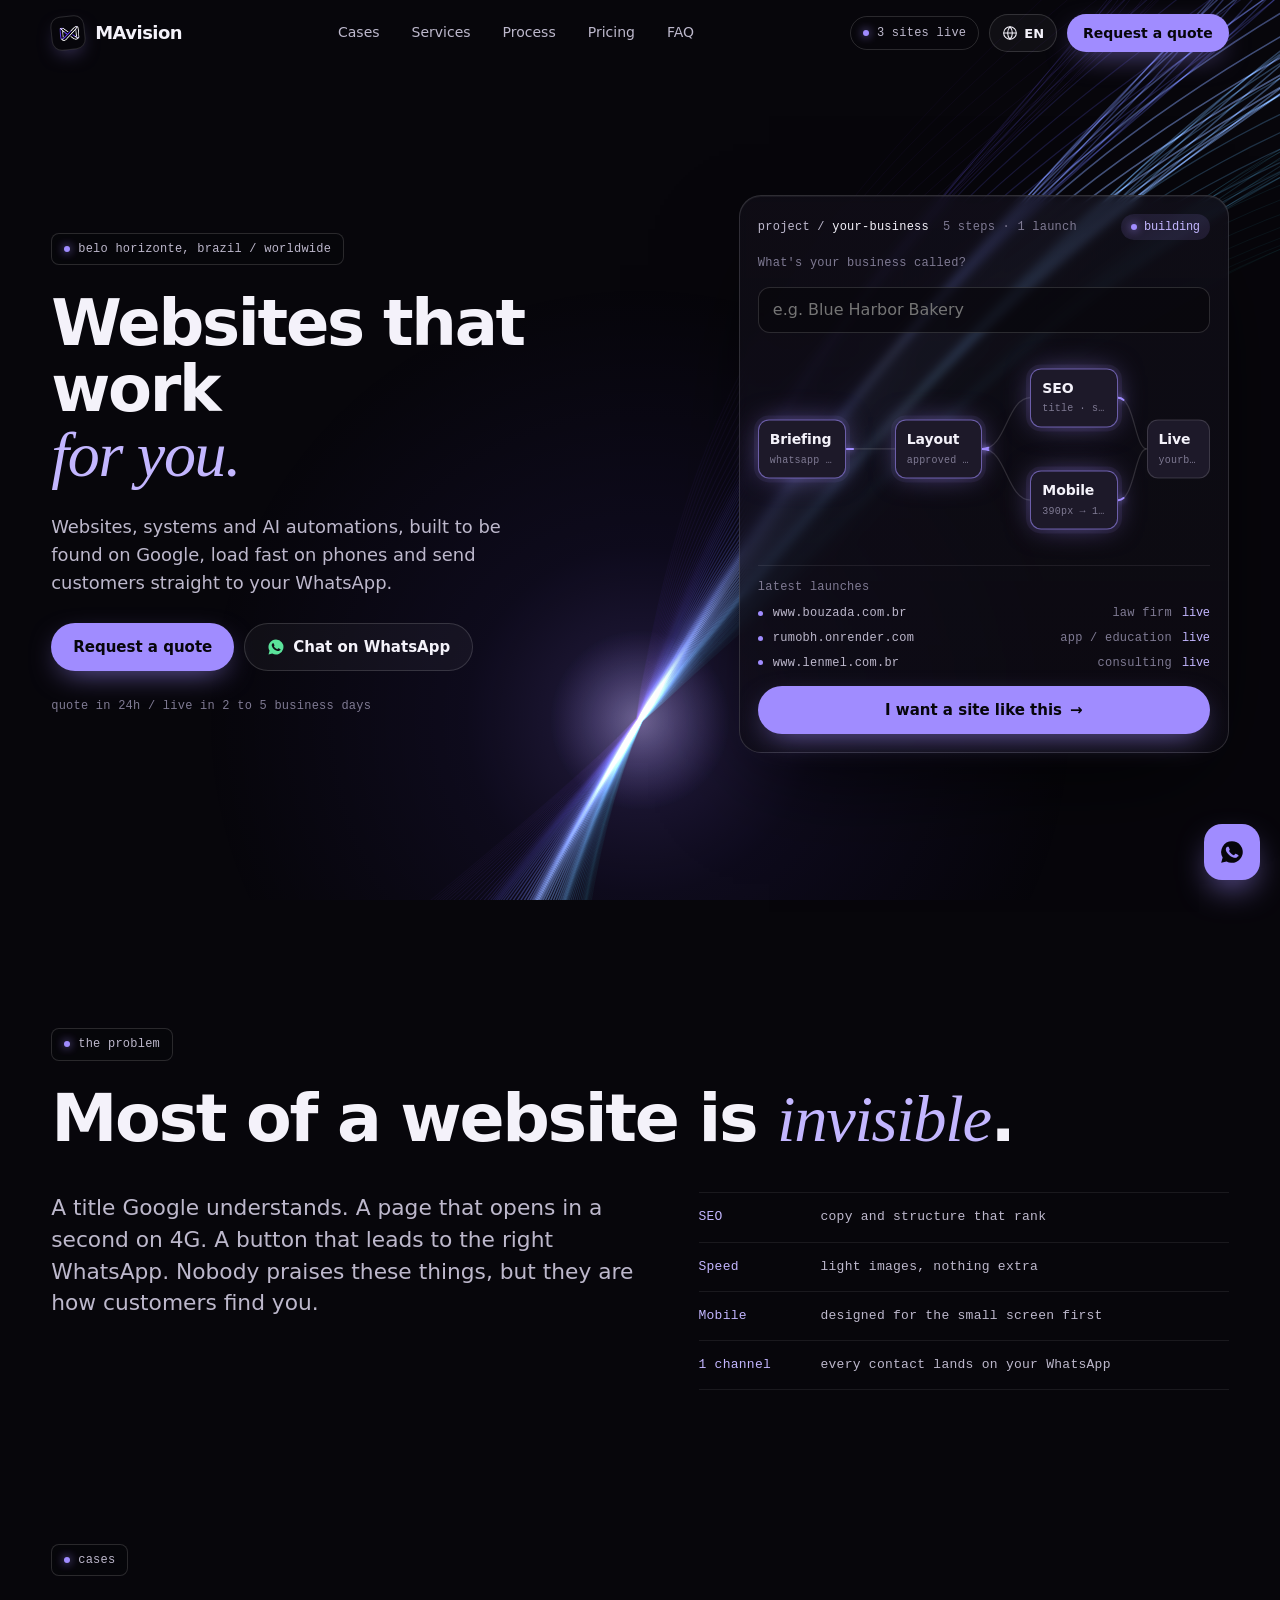
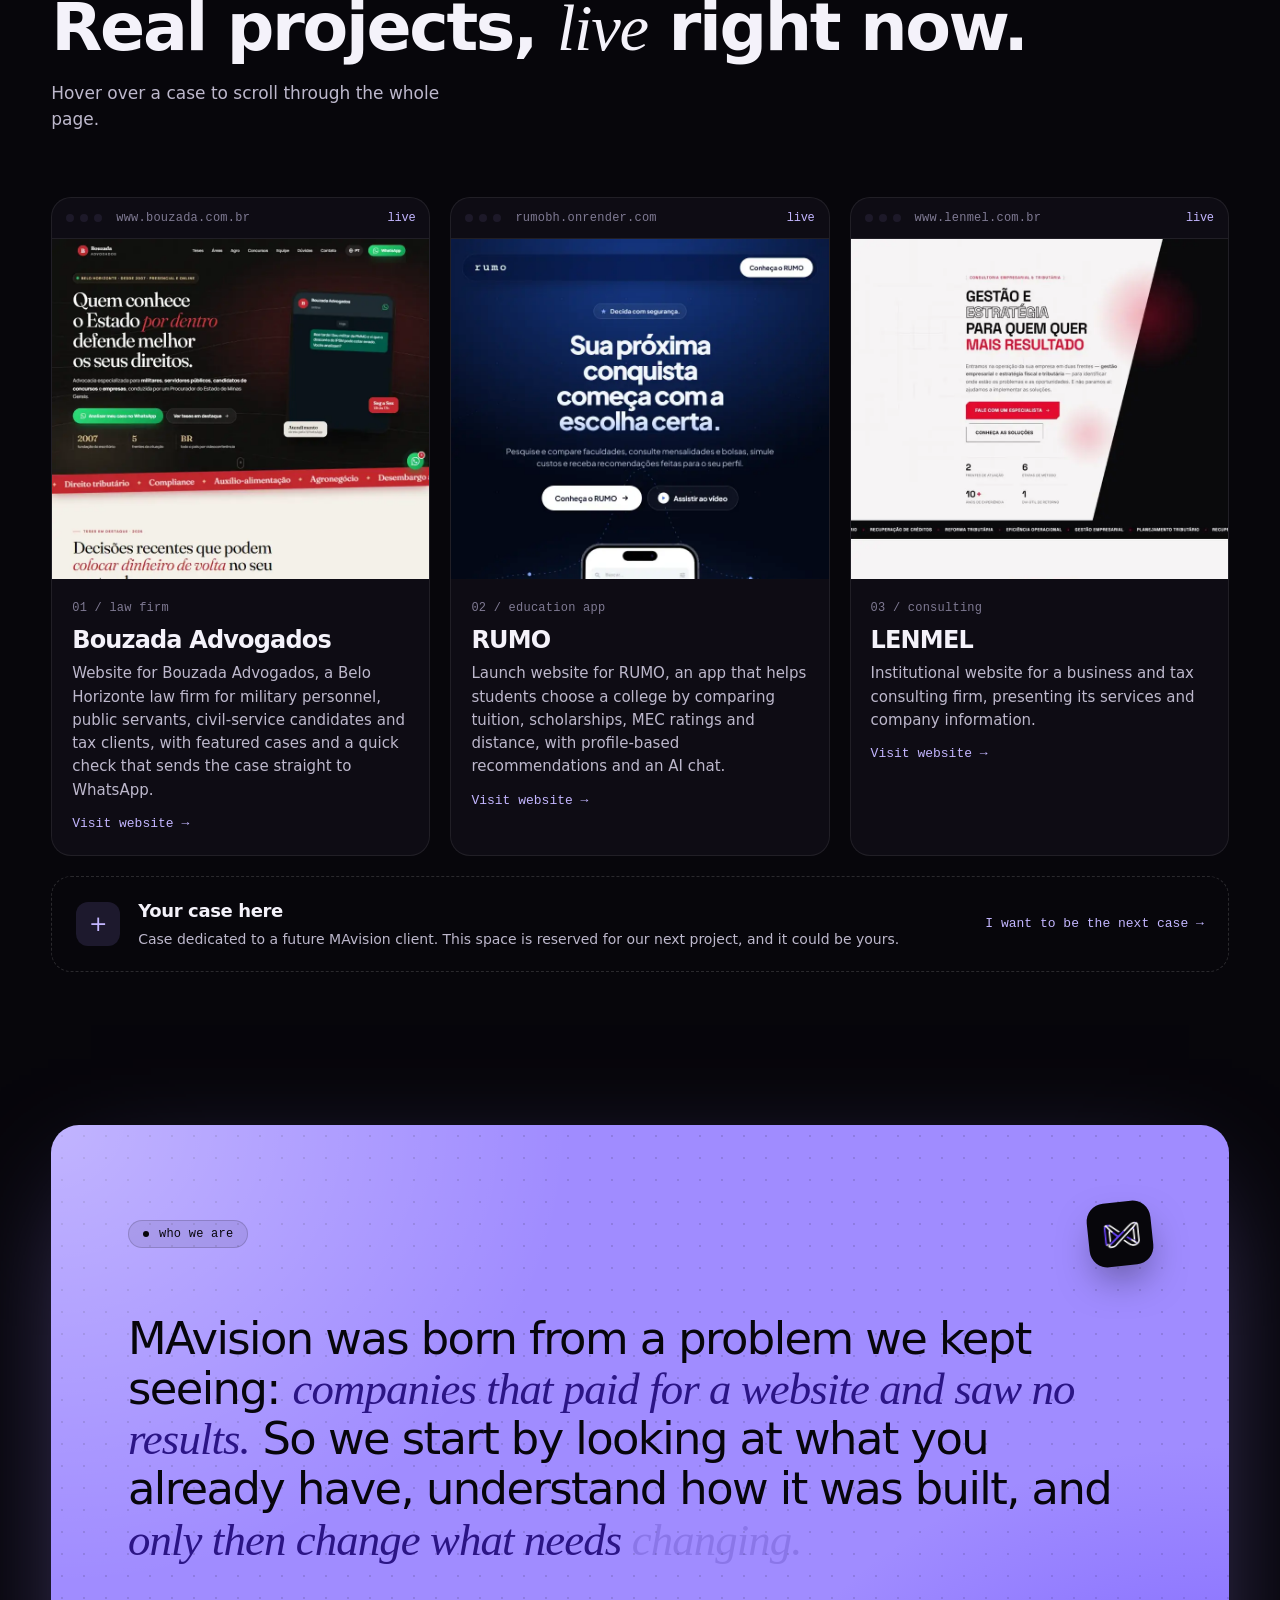
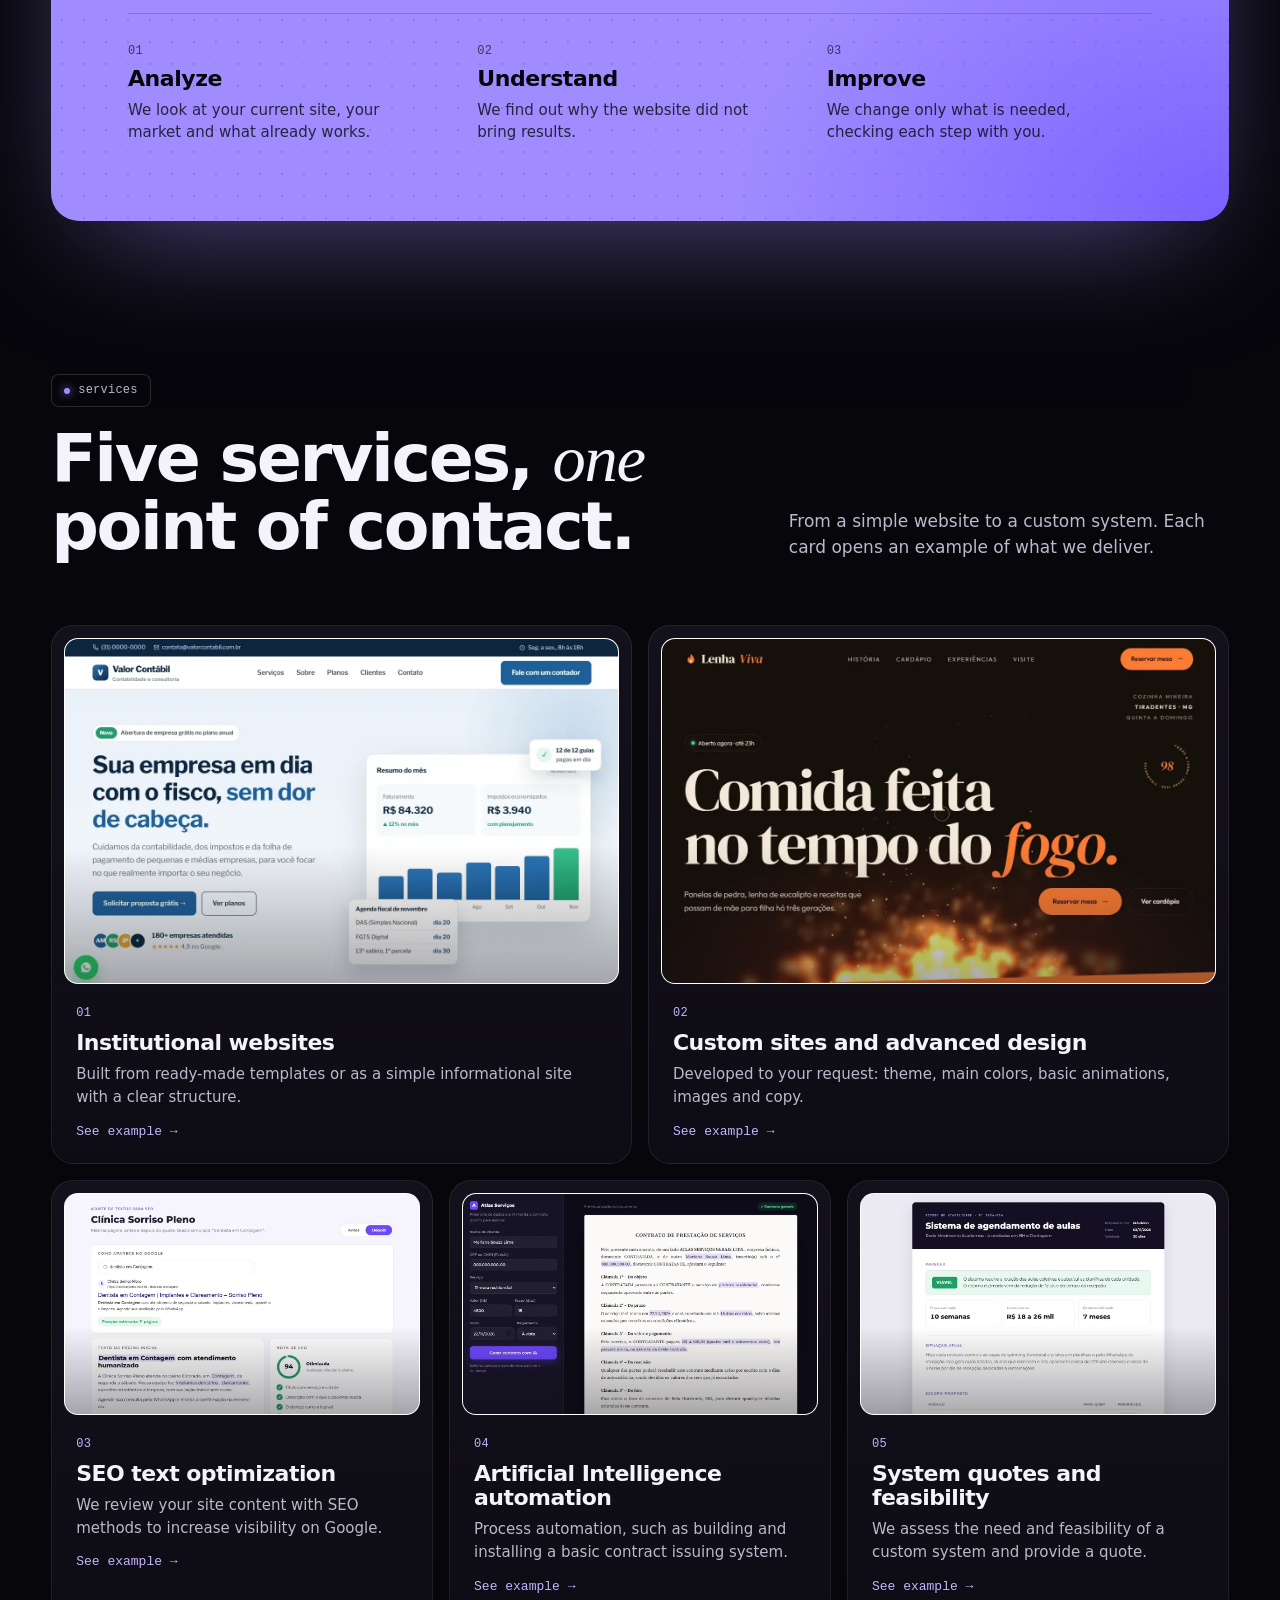
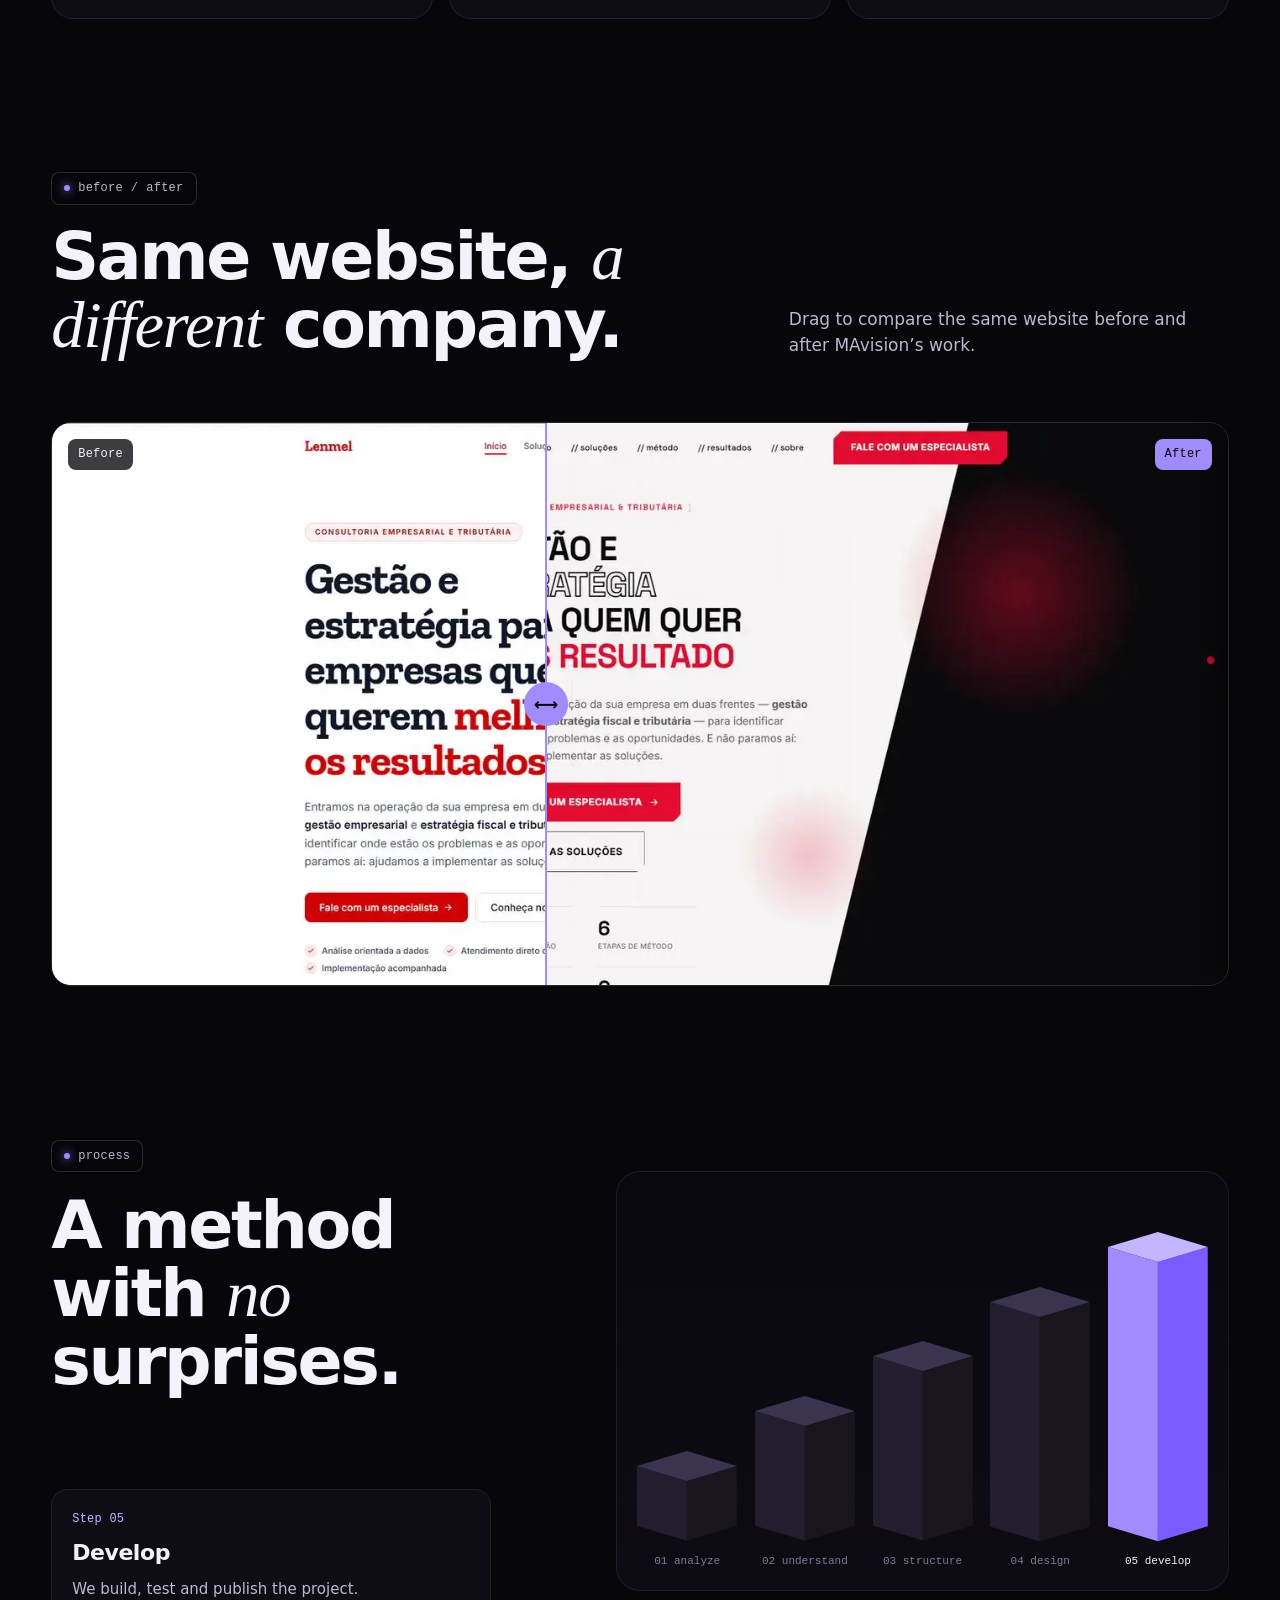
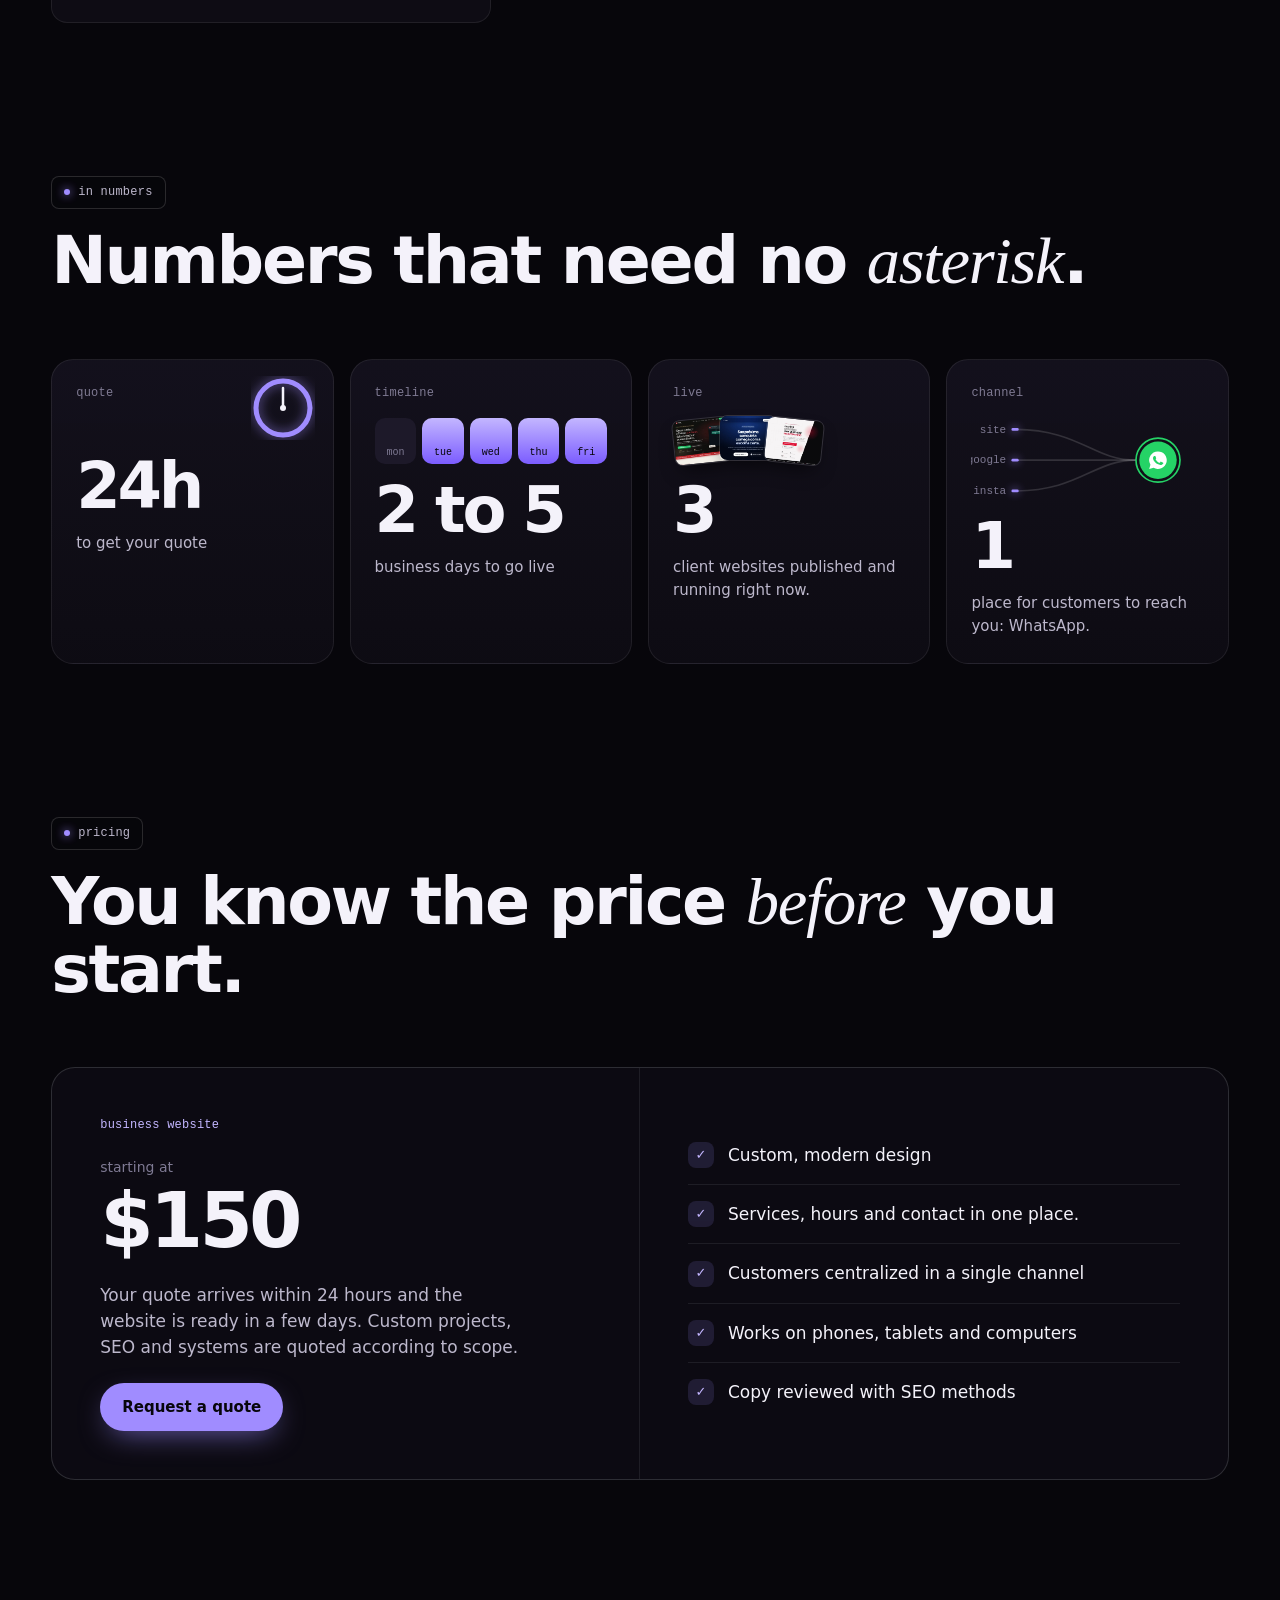
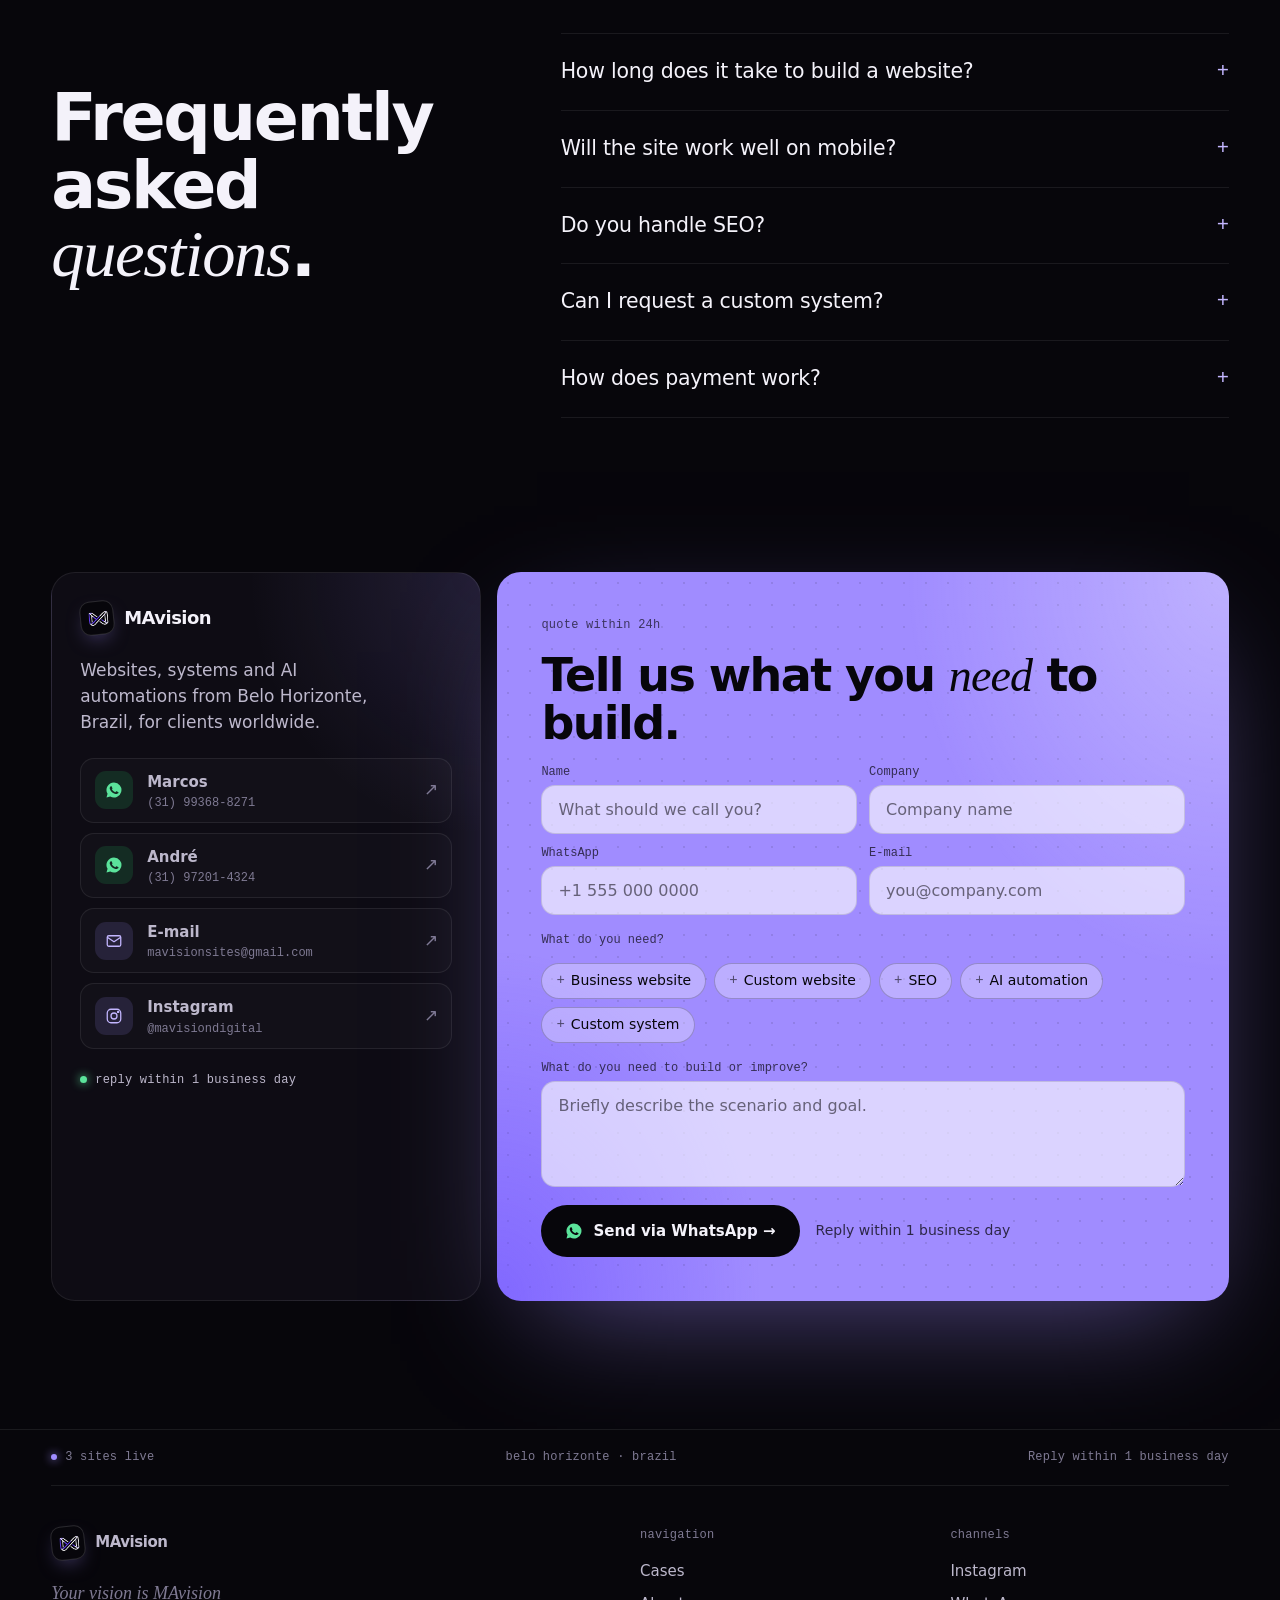
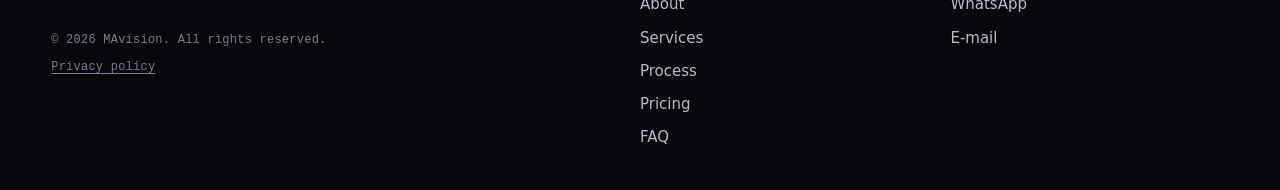
==== commit 0b40587d: "Abertura com aurora, quem somos, serviços com imagens, números animados e formulário completo - aber" ====
--- a/en/index.html
+++ b/en/index.html
@@ -1,11 +1,11 @@
 <!DOCTYPE html>
-<!-- Gerado por build.js a partir de src/index.template.html e i18n.js. Não edite este arquivo; edite o modelo e rode: node build.js -->
-<html lang="en">
-<head>
-<meta charset="utf-8">
-<meta name="viewport" content="width=device-width, initial-scale=1, viewport-fit=cover">
+<!-- Gerado por build.js a partir de src/index.template.html e i18n.js. Não edite este arquivo; edite o modelo e rode: node build.js -->
+<html lang="en">
+<head>
+<meta charset="utf-8">
+<meta name="viewport" content="width=device-width, initial-scale=1, viewport-fit=cover">
 <meta http-equiv="Content-Security-Policy" content="default-src 'none'; script-src 'self'; style-src 'self' 'unsafe-inline' https://fonts.googleapis.com; font-src https://fonts.gstatic.com; img-src 'self' data:; frame-src 'self'; manifest-src 'self'; base-uri 'none'; form-action 'none'">
-<meta name="referrer" content="strict-origin-when-cross-origin">
+<meta name="referrer" content="strict-origin-when-cross-origin">
 <title>Website Design, SEO and AI Automation | MAvision</title>
 <meta name="description" content="Professional website design for businesses in North America, Europe and Brazil: custom sites, SEO and AI automation. Get your quote within 24 hours.">
 <link rel="canonical" href="https://www.mavision.com.br/en/">
@@ -28,218 +28,236 @@
 <meta name="twitter:card" content="summary_large_image">
 <meta name="twitter:title" content="Website Design, SEO and AI Automation | MAvision">
 <meta name="twitter:description" content="Professional website design for businesses in North America, Europe and Brazil: custom sites, SEO and AI automation. Get your quote within 24 hours.">
-<meta name="twitter:image" content="https://www.mavision.com.br/og-image.jpg">
-<link rel="icon" href="../favicon.ico" sizes="48x48">
-<link rel="icon" href="../favicon.svg" type="image/svg+xml">
-<link rel="icon" href="../favicon-32.png" type="image/png" sizes="32x32">
-<link rel="apple-touch-icon" href="../apple-touch-icon.png">
-<link rel="manifest" href="../site.webmanifest">
-<meta name="theme-color" content="#07060b">
+<meta name="twitter:image" content="https://www.mavision.com.br/og-image.jpg">
+<link rel="icon" href="../favicon.ico" sizes="48x48">
+<link rel="icon" href="../favicon.svg" type="image/svg+xml">
+<link rel="icon" href="../favicon-32.png" type="image/png" sizes="32x32">
+<link rel="apple-touch-icon" href="../apple-touch-icon.png">
+<link rel="manifest" href="../site.webmanifest">
+<meta name="theme-color" content="#07060b">
 <script type="application/ld+json">
 {"@context":"https://schema.org","@graph":[{"@type":"ProfessionalService","@id":"https://www.mavision.com.br/#mavision","name":"MAvision","url":"https://www.mavision.com.br/en/","inLanguage":"en","slogan":"Your vision is MAvision","description":"Websites, systems and AI automations, structured to attract, convince and convert.","logo":"https://www.mavision.com.br/icon-512.png","image":"https://www.mavision.com.br/og-image.jpg","email":"mavisionsites@gmail.com","telephone":"+55-31-99368-8271","address":{"@type":"PostalAddress","addressLocality":"Belo Horizonte","addressRegion":"MG","addressCountry":"BR"},"areaServed":[{"@type":"Country","name":"Brazil"},{"@type":"Place","name":"North America"},{"@type":"Place","name":"Europe"}],"availableLanguage":["pt-BR","en","es"],"sameAs":["https://instagram.com/mavisiondigital"],"makesOffer":{"@type":"Offer","itemOffered":{"@type":"Service","name":"Institutional websites"},"priceSpecification":[{"@type":"PriceSpecification","minPrice":"150","priceCurrency":"USD"},{"@type":"PriceSpecification","minPrice":"150","priceCurrency":"EUR"}]},"hasOfferCatalog":{"@type":"OfferCatalog","name":"Services","itemListElement":[{"@type":"Offer","itemOffered":{"@type":"Service","name":"Institutional websites","description":"Built from ready-made templates or as a simple informational site with a clear structure."}},{"@type":"Offer","itemOffered":{"@type":"Service","name":"Custom sites and advanced design","description":"Developed to your request: theme, main colors, basic animations, images and copy."}},{"@type":"Offer","itemOffered":{"@type":"Service","name":"SEO text optimization","description":"We review your site content with SEO methods to increase visibility on Google."}},{"@type":"Offer","itemOffered":{"@type":"Service","name":"Artificial Intelligence automation","description":"Process automation, such as building and installing a basic contract issuing system."}},{"@type":"Offer","itemOffered":{"@type":"Service","name":"System quotes and feasibility","description":"We assess the need and feasibility of a custom system and provide a quote."}}]}},{"@type":"WebSite","@id":"https://www.mavision.com.br/#site","url":"https://www.mavision.com.br/","name":"MAvision","inLanguage":"en","publisher":{"@id":"https://www.mavision.com.br/#mavision"}},{"@type":"FAQPage","inLanguage":"en","mainEntity":[{"@type":"Question","name":"How long does it take to build a website?","acceptedAnswer":{"@type":"Answer","text":"Institutional sites usually take 2 to 5 business days. Custom projects vary with complexity."}},{"@type":"Question","name":"Will the site work well on mobile?","acceptedAnswer":{"@type":"Answer","text":"Yes. All projects are responsive and optimized for different devices."}},{"@type":"Question","name":"Do you handle SEO?","acceptedAnswer":{"@type":"Answer","text":"Yes. We adjust copy and structure to improve your Google ranking."}},{"@type":"Question","name":"Can I request a custom system?","acceptedAnswer":{"@type":"Answer","text":"Yes. We assess feasibility and send a quote based on your needs."}},{"@type":"Question","name":"How does payment work?","acceptedAnswer":{"@type":"Answer","text":"Terms are set in the quote, after we understand the project scope."}}]}]}
-</script>
-<link rel="preconnect" href="https://fonts.googleapis.com"><link rel="preconnect" href="https://fonts.gstatic.com" crossorigin>
-<link rel="preload" as="style" id="gf" href="https://fonts.googleapis.com/css2?family=Schibsted+Grotesk:wght@400;500;600;700&family=Newsreader:ital,opsz,wght@1,6..72,400&family=JetBrains+Mono:wght@400;500&display=swap">
-<noscript><link rel="stylesheet" href="https://fonts.googleapis.com/css2?family=Schibsted+Grotesk:wght@400;500;600;700&family=Newsreader:ital,opsz,wght@1,6..72,400&family=JetBrains+Mono:wght@400;500&display=swap"></noscript>
-<link rel="stylesheet" href="../style.css">
-<script src="../boot.js"></script>
-</head>
-<body>
-<a class="skip" href="#main">MAvision</a>
-
-<!-- opening: the violet square with the M shrinks into the page (first visit of the session only) -->
-<div class="intro" id="intro" aria-hidden="true"><div class="intro-sq"><span class="intro-ic"><img src="../logo-sm.webp" alt="" width="180" height="134"></span></div></div>
-<canvas id="ribbon" aria-hidden="true"></canvas>
-
-<header class="bar" id="bar">
-<a class="brand" href="#hero" aria-label="MAvision"><span class="mk"><img src="../logo-sm.webp" alt="" width="180" height="134"></span>MAvision</a>
-<nav id="nv" aria-label="MAvision"><a href="#cases" data-t="n3">Cases</a><a href="#servicos" data-t="n2">Services</a><a href="#processo" data-t="n4">Process</a><a href="#preco" data-t="k1x">Pricing</a><a href="#faq">FAQ</a></nav>
-<div class="tools">
-<span class="live mono"><i></i><span data-t="zLive">3 sites live</span></span>
-<div class="lang" id="lg"><button type="button" aria-haspopup="true" aria-expanded="false" data-a="al" aria-label="Language"><svg viewBox="0 0 24 24" aria-hidden="true"><circle cx="12" cy="12" r="9.5"/><path d="M2.5 12h19M12 2.5a14.5 14.5 0 010 19M12 2.5a14.5 14.5 0 000 19"/></svg><span id="lc">EN</span></button>
-<ul><li><a href="../" hreflang="pt-BR" lang="pt-BR" data-l="pt">Português</a></li><li><a href="../en/" hreflang="en" lang="en" data-l="en" aria-current="true">English</a></li><li><a href="../es/" hreflang="es" lang="es" data-l="es">Español</a></li></ul></div>
-<a class="btn btn-v btn-sm" href="#contato" data-t="b1">Request a quote</a>
-<button class="mb" id="mb" type="button" aria-expanded="false" aria-controls="mp" data-a="am" aria-label="Open menu"><span data-t="mnu">Menu</span></button>
-</div>
-<div class="mp" id="mp">
-<div class="mp-h"><span data-t="mnu">Menu</span><button type="button" class="mp-x" id="mpc" data-t="mcl">Close</button></div>
-<nav class="mp-n" aria-label="MAvision"><a href="#hero" data-t="mhm">Home</a><a href="#cases" data-t="n3">Cases</a><a href="#sobre" data-t="n1">About</a><a href="#servicos" data-t="n2">Services</a><a href="#processo" data-t="n4">Process</a><a href="#preco" data-t="k1x">Pricing</a><a href="#faq">FAQ</a><a href="#contato" data-t="n5">Contact</a></nav>
-<div class="mp-l"><a href="../" hreflang="pt-BR" lang="pt-BR" data-l="pt">PT</a><a href="../en/" hreflang="en" lang="en" data-l="en" aria-current="true">EN</a><a href="../es/" hreflang="es" lang="es" data-l="es">ES</a></div>
-</div>
-</header>
-
-<main id="main">
-
-<!-- HERO: the visitor's business runs through the five steps -->
-<section class="hero" id="hero">
-<div class="hero-copy">
-<span class="tag mono rv"><i></i><span data-t="zTag">belo horizonte, brazil / worldwide</span></span>
-<h1 class="rv"><span data-t="zHa">Websites that work</span><br><em data-t="zHb">for you.</em></h1>
-<p class="lead rv" data-t="zLead">Websites, systems and AI automations, built to be found on Google, load fast on phones and send customers straight to your WhatsApp.</p>
-<div class="ctas rv"><a class="btn btn-v" href="#contato" data-t="b1">Request a quote</a><a class="btn btn-g" href="https://wa.me/5531993688271?text=Hello!%20I%20came%20from%20the%20MAvision%20website%20and%20would%20like%20a%20quote%20for%20a%20website%2Fsystem." target="_blank" rel="noopener noreferrer"><span class="pl" aria-hidden="true">▸</span><span data-t="bw">Chat on WhatsApp</span></a></div>
-<p class="fine mono rv" data-t="zFine">quote in 24h / live in 2 to 5 business days</p>
-</div>
-
-<form class="pipe rv" id="pipe" novalidate>
-<div class="pipe-top mono"><span><span data-t="zProj">project</span> / <b id="slug" data-t="zSlug">your-business</b></span><span class="dim" data-t="zSteps">5 steps · 1 launch</span><span class="st" id="st"><i></i><em id="stx" data-t="zBuild">building</em></span></div>
-<label class="pipe-in" for="biz"><span class="mono" data-t="lvl">What's your business called?</span></label>
-<input id="biz" type="text" maxlength="40" autocomplete="organization" data-p="lvp" placeholder="e.g. Blue Harbor Bakery">
-<div class="graph" aria-hidden="true">
-<svg class="wires" viewBox="0 0 600 260" preserveAspectRatio="none"><path d="M118 130 C150 130,150 130,182 130"/><path d="M298 130 C330 130,330 62,362 62"/><path d="M298 130 C330 130,330 198,362 198"/><path d="M478 62 C500 62,500 130,516 130"/><path d="M478 198 C500 198,500 130,516 130"/><path class="flow" d="M118 130 C150 130,150 130,182 130"/><path class="flow" d="M298 130 C330 130,330 62,362 62"/><path class="flow" d="M298 130 C330 130,330 198,362 198"/><path class="flow" d="M478 62 C500 62,500 130,516 130"/><path class="flow" d="M478 198 C500 198,500 130,516 130"/></svg>
-<div class="node n1" data-k="0"><b data-t="zN1">Briefing</b><span class="mono" data-t="zN1s">whatsapp · 24h</span></div>
-<div class="node n2" data-k="1"><b data-t="zN2">Layout</b><span class="mono" data-t="zN2s">approved by you</span></div>
-<div class="node n3" data-k="2"><b data-t="zN3">SEO</b><span class="mono" data-t="zN3s">title · schema</span></div>
-<div class="node n4" data-k="2"><b data-t="zN4">Mobile</b><span class="mono" data-t="zN4s">390px → 1440px</span></div>
-<div class="node n5" data-k="3"><b data-t="zN5">Live</b><span class="mono" id="dom" data-t="zDom">yourbusiness.com</span></div>
-</div>
-<div class="log mono"><span class="dim" data-t="zLog">latest launches</span>
-<ul><li><i></i>www.bouzada.com.br<span data-t="zC1">law firm</span><em data-t="zOn">live</em></li><li><i></i>rumobh.onrender.com<span data-t="zC2">app / education</span><em data-t="zOn">live</em></li><li><i></i>www.lenmel.com.br<span data-t="zC3">consulting</span><em data-t="zOn">live</em></li></ul></div>
-<a class="btn btn-v btn-block" id="want" href="https://wa.me/5531993688271?text=Hello!%20I%20came%20from%20the%20MAvision%20website%20and%20would%20like%20a%20quote%20for%20a%20website%2Fsystem." target="_blank" rel="noopener noreferrer"><span data-t="lvb">I want a site like this</span> →</a>
-</form>
-</section>
-
-<!-- STATEMENT -->
-<section class="state">
-<span class="tag mono rv"><i></i><span data-t="zPb">the problem</span></span>
-<h2 class="rv"><span data-t="zSa">Most of a website is</span> <em data-t="zSb">invisible</em>.</h2>
-<div class="state-g">
-<p class="rv" data-t="zSp">A title Google understands. A page that opens in a second on 4G. A button that leads to the right WhatsApp. Nobody praises these things, but they are how customers find you.</p>
-<ul class="mono rv"><li><b data-t="zL1">SEO</b><span data-t="zL1t">copy and structure that rank</span></li><li><b data-t="zL2">Speed</b><span data-t="zL2t">light images, nothing extra</span></li><li><b data-t="zL3">Mobile</b><span data-t="zL3t">designed for the small screen first</span></li><li><b data-t="zL4">1 channel</b><span data-t="zL4t">every contact lands on your WhatsApp</span></li></ul>
-</div>
-</section>
-
-<!-- CASES -->
-<section class="sec" id="cases">
-<div class="sh"><span class="tag mono rv"><i></i><span data-t="n3">Cases</span></span><h2 class="rv"><span data-t="zCa">Real projects,</span> <em data-t="zCb">live</em> <span data-t="zCc">right now.</span></h2><p class="rv" data-t="zCd">Hover over a case to scroll through the whole page.</p></div>
-<div class="cases">
-<a class="case rv" href="https://www.bouzada.com.br/" target="_blank" rel="noopener noreferrer"><div class="cbar mono"><i></i><i></i><i></i><span>www.bouzada.com.br</span><em data-t="zOn">live</em></div><div class="shot"><img src="../projeto-bouzada.webp" alt="Página inicial do site da Bouzada Advogados, escritório de advocacia em Belo Horizonte" width="820" height="8416" loading="lazy"></div><div class="cap"><span class="mono" data-t="zK1">01 / law firm</span><h3>Bouzada Advogados</h3><p data-t="p3">Website for Bouzada Advogados, a Belo Horizonte law firm for military personnel, public servants, civil-service candidates and tax clients, with featured cases and a quick check that sends the case straight to WhatsApp.</p><span class="go" data-t="vs">Visit website</span></div></a>
-<a class="case rv" href="https://rumobh.onrender.com/" target="_blank" rel="noopener noreferrer"><div class="cbar mono"><i></i><i></i><i></i><span>rumobh.onrender.com</span><em data-t="zOn">live</em></div><div class="shot"><img src="../projeto-rumo.webp" alt="Página inicial do RUMO, app para escolher faculdade" width="820" height="9760" loading="lazy"></div><div class="cap"><span class="mono" data-t="zK2">02 / education app</span><h3>RUMO</h3><p data-t="p2">Launch website for RUMO, an app that helps students choose a college by comparing tuition, scholarships, MEC ratings and distance, with profile-based recommendations and an AI chat.</p><span class="go" data-t="vs">Visit website</span></div></a>
-<a class="case rv" href="https://www.lenmel.com.br" target="_blank" rel="noopener noreferrer"><div class="cbar mono"><i></i><i></i><i></i><span>www.lenmel.com.br</span><em data-t="zOn">live</em></div><div class="shot"><img src="../projeto-lenmel.webp" alt="Página inicial do site da LENMEL, consultoria empresarial e tributária" width="820" height="6230" loading="lazy"></div><div class="cap"><span class="mono" data-t="zK3">03 / consulting</span><h3>LENMEL</h3><p data-t="p1">Institutional website for a business and tax consulting firm, presenting its services and company information.</p><span class="go" data-t="vs">Visit website</span></div></a>
-</div>
-<a class="next rv" href="#contato"><span class="plus" aria-hidden="true">+</span><span><b data-t="ch">Your case here</b><small data-t="cx">Case dedicated to a future MAvision client. This space is reserved for our next project, and it could be yours.</small></span><span class="go" data-t="cv">I want to be the next case</span></a>
-</section>
-
-<!-- ABOUT: the violet field, words light up as you scroll -->
-<section class="field-w" id="sobre">
-<div class="field" id="field">
-<img class="field-m" src="../logo-sm.webp" alt="" width="180" height="134" loading="lazy">
-<h2 class="mono" data-t="zWho">who we are</h2>
-<p class="words" id="words" data-t="zMan">MAvision was born from a problem we kept seeing: companies that paid for a website and saw no results. So we start by looking at what you already have, understand how it was built, and only then change what needs changing.</p>
-</div>
-</section>
-
-<!-- SERVICES: each card opens a working example -->
-<section class="sec" id="servicos">
-<div class="sh sh-row"><div><span class="tag mono rv"><i></i><span data-t="n2">Services</span></span><h2 class="rv"><span data-t="zVa">Five services,</span> <em data-t="zVb">one</em> <span data-t="zVc">point of contact.</span></h2></div><p class="rv" data-t="zVd">From a simple website to a custom system. Each card opens an example of what we deliver.</p></div>
-<div class="bento">
-<article class="sv sv-a ex rv" data-ex="../exemplos/institucional.html" tabindex="0" role="button"><div class="sv-t"><span class="mono">01</span><h3 data-t="s1">Institutional websites</h3><p data-t="d1">Built from ready-made templates or as a simple informational site with a clear structure.</p><span class="go" data-t="vx">See example</span></div><div class="sv-img"><img src="../img/ex-institucional.webp" alt="Exemplo de site institucional para um escritório de contabilidade" width="1264" height="790" loading="lazy"></div></article>
-<article class="sv sv-b ex rv" data-ex="../exemplos/sob-medida.html" tabindex="0" role="button"><div class="sv-t"><span class="mono">02</span><h3 data-t="s2">Custom sites and advanced design</h3><p data-t="d2">Developed to your request: theme, main colors, basic animations, images and copy.</p><span class="go" data-t="vx">See example</span></div><div class="sw" aria-hidden="true"><i style="--c:#7B5CFF"></i><i style="--c:#E85D75"></i><i style="--c:#F2B544"></i><i style="--c:#3FB68B"></i><i style="--c:#4EA8F5"></i></div></article>
-<article class="sv sv-c ex rv" data-ex="../exemplos/seo.html" tabindex="0" role="button"><div class="sv-t"><span class="mono">03</span><h3 data-t="s3">SEO text optimization</h3><p data-t="d3">We review your site content with SEO methods to increase visibility on Google.</p><span class="go" data-t="vx">See example</span></div><div class="serp" aria-hidden="true"><div class="mono" data-t="zSerp">google.com / website design</div><div class="r r1"><span>1</span><b data-t="mhn">Your business</b></div><div class="r"><span>2</span><i></i></div><div class="r"><span>3</span><i></i></div></div></article>
-<article class="sv sv-d ex rv" data-ex="../exemplos/automacao.html" tabindex="0" role="button"><div class="sv-t"><span class="mono">04</span><h3 data-t="s4">Artificial Intelligence automation</h3><p data-t="d4">Process automation, such as building and installing a basic contract issuing system.</p><span class="go" data-t="vx">See example</span></div><div class="run mono" aria-hidden="true"><div><span data-t="zR1">✓ read request</span><i style="--w:80%"></i></div><div><span data-t="zR2">✓ fill in contract</span><i style="--w:56%"></i></div><div><span data-t="zR3">→ send for signature</span><i style="--w:22%"></i></div></div></article>
-<article class="sv sv-e ex rv" data-ex="../exemplos/viabilidade.html" tabindex="0" role="button"><div class="sv-t"><span class="mono">05</span><h3 data-t="s5">System quotes and feasibility</h3><p data-t="d5">We assess the need and feasibility of a custom system and provide a quote.</p><span class="go" data-t="vx">See example</span></div><div class="sv-img"><img src="../img/ex-viabilidade.webp" alt="Exemplo de estudo de viabilidade de um sistema" width="1264" height="790" loading="lazy"></div></article>
-</div>
-</section>
-
-<!-- BEFORE / AFTER -->
-<section class="sec" id="comparar">
-<div class="sh sh-row"><div><span class="tag mono rv"><i></i><span data-t="bfa">Before</span> / <span data-t="bfb">After</span></span><h2 class="rv"><span data-t="zBa">Same website,</span> <em data-t="zBb">a different</em> <span data-t="zBc">company.</span></h2></div><p class="rv" data-t="bfd">Drag to compare the same website before and after MAvision’s work.</p></div>
-<div class="ba rv" id="cmp" style="--p:50%">
-<img src="../antes-lenmel.webp" alt="Site da LENMEL antes da reformulação" width="1400" height="670" loading="lazy">
-<div class="ba-a"><img src="../depois-lenmel.webp" alt="Site da LENMEL depois da reformulação feita pela MAvision" width="1400" height="670" loading="lazy"></div>
-<span class="ba-l mono" data-t="bfb">After</span><span class="ba-r mono" data-t="bfa">Before</span>
-<div class="ba-h" aria-hidden="true"><span>⟷</span></div>
-<input type="range" min="0" max="100" value="50" id="cr" data-a="ac" aria-label="Compare before and after">
-</div>
-</section>
-
-<!-- PROCESS: five steps that rise -->
-<section class="sec" id="processo">
-<div class="proc">
-<div class="proc-t">
-<span class="tag mono rv"><i></i><span data-t="n4">Process</span></span>
-<h2 class="rv"><span data-t="zPa">A method with</span> <em data-t="zPb2">no</em> <span data-t="zPc">surprises.</span></h2>
-<p class="rv" data-t="zPd">Five steps, always in the same order. Tap a step to see what happens in it.</p>
-<div class="step-d rv" aria-live="polite"><span class="mono"><span data-t="et">Step</span> <span id="stepn">05</span></span><b id="stept" data-t="r5">Develop</b><p id="stepx" data-t="e5">We build, test and publish the project.</p></div>
-</div>
-<div class="iso rv" id="iso" role="tablist" data-a="n4" aria-label="Process">
-<button class="col" type="button" role="tab" aria-selected="false" data-i="0"><svg viewBox="0 0 100 90" aria-hidden="true"><g class="pr" style="transition-delay:0.00s"><polygon class="l" points="0,15 50,30 50,90 0,75"/><polygon class="r" points="50,30 100,15 100,75 50,90"/><polygon class="top" points="0,15 50,0 100,15 50,30"/></g></svg><span><b>01</b> <i data-t="r1">Analyze</i></span></button>
-<button class="col" type="button" role="tab" aria-selected="false" data-i="1"><svg viewBox="0 0 100 145" aria-hidden="true"><g class="pr" style="transition-delay:0.12s"><polygon class="l" points="0,15 50,30 50,145 0,130"/><polygon class="r" points="50,30 100,15 100,130 50,145"/><polygon class="top" points="0,15 50,0 100,15 50,30"/></g></svg><span><b>02</b> <i data-t="r2">Understand</i></span></button>
-<button class="col" type="button" role="tab" aria-selected="false" data-i="2"><svg viewBox="0 0 100 200" aria-hidden="true"><g class="pr" style="transition-delay:0.24s"><polygon class="l" points="0,15 50,30 50,200 0,185"/><polygon class="r" points="50,30 100,15 100,185 50,200"/><polygon class="top" points="0,15 50,0 100,15 50,30"/></g></svg><span><b>03</b> <i data-t="r3">Structure</i></span></button>
-<button class="col" type="button" role="tab" aria-selected="false" data-i="3"><svg viewBox="0 0 100 255" aria-hidden="true"><g class="pr" style="transition-delay:0.36s"><polygon class="l" points="0,15 50,30 50,255 0,240"/><polygon class="r" points="50,30 100,15 100,240 50,255"/><polygon class="top" points="0,15 50,0 100,15 50,30"/></g></svg><span><b>04</b> <i data-t="r4">Design</i></span></button>
-<button class="col on" type="button" role="tab" aria-selected="true" data-i="4"><svg viewBox="0 0 100 310" aria-hidden="true"><g class="pr" style="transition-delay:0.48s"><polygon class="l" points="0,15 50,30 50,310 0,295"/><polygon class="r" points="50,30 100,15 100,295 50,310"/><polygon class="top" points="0,15 50,0 100,15 50,30"/></g></svg><span><b>05</b> <i data-t="r5">Develop</i></span></button>
-</div>
-</div>
-</section>
-
-<!-- NUMBERS -->
-<section class="sec">
-<div class="sh"><span class="tag mono rv"><i></i><span data-t="zNm">in numbers</span></span><h2 class="rv"><span data-t="zNa">Numbers that need no</span> <em data-t="zNb">asterisk</em>.</h2></div>
-<div class="nums">
-<div class="num rv"><span class="mono" data-t="zQ1">quote</span><b><span data-n="24">24</span>h</b><p data-t="k2">to get your quote</p></div>
-<div class="num rv"><span class="mono" data-t="zQ2">timeline</span><b><span data-n="2">2</span> <span data-t="zTo">to</span> <span data-n="5">5</span></b><p data-t="k3">business days to go live</p></div>
-<div class="num rv"><span class="mono" data-t="zQ3">live</span><b><span data-n="3">3</span></b><p data-t="zQ3t">client websites published and running right now.</p></div>
-<div class="num rv"><span class="mono" data-t="zQ4">channel</span><b><span data-n="1">1</span></b><p data-t="zQ4t">place for customers to reach you: WhatsApp.</p></div>
-</div>
-</section>
-
-<!-- PRICE -->
-<section class="sec" id="preco">
-<div class="sh"><span class="tag mono rv"><i></i><span data-t="k1x">Pricing</span></span><h2 class="rv"><span data-t="zPra">You know the price</span> <em data-t="zPrb">before</em> <span data-t="zPrc">you start.</span></h2></div>
-<div class="price rv">
-<div class="pr-l"><span class="mono" data-t="zPrl">business website</span><div class="pr-v"><small data-t="k1">starting at</small><b id="price" data-t="pv">$150</b></div><p data-t="zPrd">Your quote arrives within 24 hours and the website is ready in a few days. Custom projects, SEO and systems are quoted according to scope.</p><a class="btn btn-v" href="#contato" data-t="b1">Request a quote</a></div>
-<ul class="pr-r"><li><i>✓</i><span data-t="bfb1">Custom, modern design</span></li><li><i>✓</i><span data-t="mp">Services, hours and contact in one place.</span></li><li><i>✓</i><span data-t="bfb3">Customers centralized in a single channel</span></li><li><i>✓</i><span data-t="x4full">Works on phones, tablets and computers</span></li><li><i>✓</i><span data-t="zPr5">Copy reviewed with SEO methods</span></li></ul>
-</div>
-</section>
-
-<!-- FAQ -->
-<section class="sec" id="faq">
-<div class="faq">
-<div><span class="tag mono rv"><i></i>FAQ</span><h2 class="rv"><span data-t="zFa">Frequently asked</span> <em data-t="zFb">questions</em>.</h2></div>
-<div class="qs rv">
-<details><summary data-t="q1">How long does it take to build a website?</summary><p data-t="w1">Institutional sites usually take 2 to 5 business days. Custom projects vary with complexity.</p></details>
-<details><summary data-t="q2">Will the site work well on mobile?</summary><p data-t="w2">Yes. All projects are responsive and optimized for different devices.</p></details>
-<details><summary data-t="q3">Do you handle SEO?</summary><p data-t="w3">Yes. We adjust copy and structure to improve your Google ranking.</p></details>
-<details><summary data-t="q4">Can I request a custom system?</summary><p data-t="w4">Yes. We assess feasibility and send a quote based on your needs.</p></details>
-<details><summary data-t="q5">How does payment work?</summary><p data-t="w5">Terms are set in the quote, after we understand the project scope.</p></details>
-</div>
-</div>
-</section>
-
-<!-- CONTACT -->
-<section class="sec" id="contato">
-<div class="cta">
-<div class="cta-l rv">
-<a class="brand" href="#hero" aria-label="MAvision"><span class="mk"><img src="../logo-sm.webp" alt="" width="180" height="134" loading="lazy"></span>MAvision</a>
-<p data-t="zCt">Websites, systems and AI automations from Belo Horizonte, Brazil, for clients worldwide.</p>
-<ul class="mono"><li><a href="https://wa.me/5531993688271" target="_blank" rel="noopener noreferrer">WhatsApp Marcos · (31) 99368-8271</a></li><li><a href="https://wa.me/5531972014324" target="_blank" rel="noopener noreferrer">WhatsApp André · (31) 97201-4324</a></li><li><a href="mailto:mavisionsites@gmail.com">mavisionsites@gmail.com</a></li><li><a href="https://instagram.com/mavisiondigital" target="_blank" rel="noopener noreferrer">@mavisiondigital</a></li></ul>
-</div>
-<form class="cta-r rv" id="fm" novalidate>
-<span class="mono" data-t="zF24">quote within 24h</span>
-<h2><span data-t="zFh1">Tell us what you</span> <em data-t="zFh2">need</em> <span data-t="zFh3">to build.</span></h2>
-<div class="fg">
-<label><span class="vh" data-t="ln">Name</span><input id="n" required maxlength="100" autocomplete="name" data-p="pn" placeholder="What should we call you?"></label>
-<label><span class="vh">WhatsApp</span><input id="w" required maxlength="20" inputmode="tel" autocomplete="tel" data-p="pw" placeholder="+1 555 000 0000"></label>
-</div>
-<label><span class="vh" data-t="lx">What do you need to build or improve?</span><textarea id="x" rows="3" required maxlength="2000" data-p="px" placeholder="Briefly describe the scenario and goal."></textarea></label>
-<div class="fm-b"><button class="btn btn-k" type="submit" data-t="zSend">Send via WhatsApp →</button><p class="rs" id="rs" data-t="resp">Reply within 1 business day</p></div>
-</form>
-</div>
-</section>
-</main>
-
-<footer class="foot">
-<div class="foot-t mono"><span><i></i><span data-t="zLive">3 sites live</span></span><span data-t="zCity">belo horizonte · brazil</span><span data-t="resp">Reply within 1 business day</span></div>
-<div class="foot-g">
-<div><a class="brand" href="#hero" aria-label="MAvision"><span class="mk"><img src="../logo-sm.webp" alt="" width="180" height="134" loading="lazy"></span>MAvision</a><p class="sl">Your vision is MAvision</p><p class="mono cp">&copy; 2026 MAvision. <span data-t="rg">All rights reserved.</span></p><button type="button" class="mono pvb" id="pvb" data-t="pp">Privacy policy</button></div>
-<div><h4 class="mono" data-t="zNav">navigation</h4><a href="#cases" data-t="n3">Cases</a><a href="#sobre" data-t="n1">About</a><a href="#servicos" data-t="n2">Services</a><a href="#processo" data-t="n4">Process</a><a href="#preco" data-t="k1x">Pricing</a><a href="#faq">FAQ</a></div>
-<div><h4 class="mono" data-t="zChan">channels</h4><a href="https://instagram.com/mavisiondigital" target="_blank" rel="noopener noreferrer">Instagram</a><a href="https://wa.me/5531993688271?text=Hello!%20I%20came%20from%20the%20MAvision%20website%20and%20would%20like%20a%20quote%20for%20a%20website%2Fsystem." target="_blank" rel="noopener noreferrer">WhatsApp</a><a href="mailto:mavisionsites@gmail.com">E-mail</a></div>
-</div>
-</footer>
-
-<button class="tp" id="tp" type="button" data-a="at2" aria-label="Back to top"><svg viewBox="0 0 24 24"><path d="M12 19V5M5 12l7-7 7 7"/></svg></button>
-<a class="wa" id="wa" href="https://wa.me/5531993688271?text=Hello!%20I%20came%20from%20the%20MAvision%20website%20and%20would%20like%20a%20quote%20for%20a%20website%2Fsystem." target="_blank" rel="noopener noreferrer" aria-label="WhatsApp"><svg viewBox="0 0 24 24" width="26" height="26" aria-hidden="true"><path d="M12 2a10 10 0 00-8.6 15.1L2 22l5-1.3A10 10 0 1012 2zm5.2 14.2c-.2.6-1.3 1.2-1.8 1.2-.5.1-1 .2-3.3-.7-2.8-1.2-4.6-4-4.7-4.2-.1-.2-1.1-1.5-1.1-2.8s.7-2 1-2.3c.2-.3.5-.3.7-.3h.5c.2 0 .4 0 .6.5l.8 2c.1.2.1.3 0 .5l-.4.6c-.1.2-.3.3-.1.6.2.3.8 1.3 1.7 2.1 1.2 1 2.1 1.3 2.4 1.5.3.1.4.1.6-.1l.8-1c.2-.3.4-.2.6-.1l1.9.9c.3.1.5.2.5.3.1.2.1.8-.1 1.3z"/></svg></a>
-
-<dialog id="ex" class="exd"><div class="exw"><div class="f-top"><i></i><i></i><i></i><span id="exu"></span><a id="exo" href="#" target="_blank" rel="noopener noreferrer" data-t="xo">Open full screen ↗</a><button type="button" id="exc" data-a="ax" aria-label="Close">&times;</button></div><iframe id="exf" sandbox="allow-scripts allow-forms" data-a="ae" title="Project example"></iframe></div></dialog>
+</script>
+<link rel="preconnect" href="https://fonts.googleapis.com"><link rel="preconnect" href="https://fonts.gstatic.com" crossorigin>
+<link rel="preload" as="style" id="gf" href="https://fonts.googleapis.com/css2?family=Schibsted+Grotesk:wght@400;500;600;700&family=Newsreader:ital,opsz,wght@1,6..72,400&family=JetBrains+Mono:wght@400;500&display=swap">
+<noscript><link rel="stylesheet" href="https://fonts.googleapis.com/css2?family=Schibsted+Grotesk:wght@400;500;600;700&family=Newsreader:ital,opsz,wght@1,6..72,400&family=JetBrains+Mono:wght@400;500&display=swap"></noscript>
+<link rel="stylesheet" href="../style.css">
+<script src="../boot.js"></script>
+</head>
+<body>
+<a class="skip" href="#main">MAvision</a>
+
+<!-- opening: the violet square with the M shrinks into the page (first visit of the session only) -->
+<div class="intro" id="intro" aria-hidden="true"><div class="intro-sq">
+<div class="stars"></div>
+<div class="intro-c"><span class="intro-ic"><img src="../logo-sm.webp" alt="" width="180" height="134"></span><b class="intro-w"><span>M</span><span>A</span><span>v</span><span>i</span><span>s</span><span>i</span><span>o</span><span>n</span></b><span class="intro-s">Your vision is MAvision</span></div>
+</div></div>
+<canvas id="ribbon" aria-hidden="true"></canvas>
+
+<header class="bar" id="bar">
+<a class="brand" href="#hero" aria-label="MAvision"><span class="mk"><img src="../logo-sm.webp" alt="" width="180" height="134"></span>MAvision</a>
+<nav id="nv" aria-label="MAvision"><a href="#cases" data-t="n3">Cases</a><a href="#servicos" data-t="n2">Services</a><a href="#processo" data-t="n4">Process</a><a href="#preco" data-t="k1x">Pricing</a><a href="#faq">FAQ</a></nav>
+<div class="tools">
+<span class="live mono"><i></i><span data-t="zLive">3 sites live</span></span>
+<div class="lang" id="lg"><button type="button" aria-haspopup="true" aria-expanded="false" data-a="al" aria-label="Language"><svg viewBox="0 0 24 24" aria-hidden="true"><circle cx="12" cy="12" r="9.5"/><path d="M2.5 12h19M12 2.5a14.5 14.5 0 010 19M12 2.5a14.5 14.5 0 000 19"/></svg><span id="lc">EN</span></button>
+<ul><li><a href="../" hreflang="pt-BR" lang="pt-BR" data-l="pt">Português</a></li><li><a href="../en/" hreflang="en" lang="en" data-l="en" aria-current="true">English</a></li><li><a href="../es/" hreflang="es" lang="es" data-l="es">Español</a></li></ul></div>
+<a class="btn btn-v btn-sm" href="#contato" data-t="b1">Request a quote</a>
+<button class="mb" id="mb" type="button" aria-expanded="false" aria-controls="mp" data-a="am" aria-label="Open menu"><span data-t="mnu">Menu</span></button>
+</div>
+<div class="mp" id="mp">
+<div class="mp-h"><span data-t="mnu">Menu</span><button type="button" class="mp-x" id="mpc" data-t="mcl">Close</button></div>
+<nav class="mp-n" aria-label="MAvision"><a href="#hero" data-t="mhm">Home</a><a href="#cases" data-t="n3">Cases</a><a href="#sobre" data-t="n1">About</a><a href="#servicos" data-t="n2">Services</a><a href="#processo" data-t="n4">Process</a><a href="#preco" data-t="k1x">Pricing</a><a href="#faq">FAQ</a><a href="#contato" data-t="n5">Contact</a></nav>
+<div class="mp-l"><a href="../" hreflang="pt-BR" lang="pt-BR" data-l="pt">PT</a><a href="../en/" hreflang="en" lang="en" data-l="en" aria-current="true">EN</a><a href="../es/" hreflang="es" lang="es" data-l="es">ES</a></div>
+</div>
+</header>
+
+<main id="main">
+
+<!-- HERO: the visitor's business runs through the five steps -->
+<section class="hero" id="hero">
+<div class="hero-copy">
+<span class="tag mono rv"><i></i><span data-t="zTag">belo horizonte, brazil / worldwide</span></span>
+<h1 class="rv"><span data-t="zHa">Websites that work</span><br><em data-t="zHb">for you.</em></h1>
+<p class="lead rv" data-t="zLead">Websites, systems and AI automations, built to be found on Google, load fast on phones and send customers straight to your WhatsApp.</p>
+<div class="ctas rv"><a class="btn btn-v" href="#contato" data-t="b1">Request a quote</a><a class="btn btn-g" href="https://wa.me/5531993688271?text=Hello!%20I%20came%20from%20the%20MAvision%20website%20and%20would%20like%20a%20quote%20for%20a%20website%2Fsystem." target="_blank" rel="noopener noreferrer"><svg class="wai" viewBox="0 0 24 24" aria-hidden="true"><path d="M12 2a10 10 0 00-8.6 15.1L2 22l5-1.3A10 10 0 1012 2zm5.2 14.2c-.2.6-1.3 1.2-1.8 1.2-.5.1-1 .2-3.3-.7-2.8-1.2-4.6-4-4.7-4.2-.1-.2-1.1-1.5-1.1-2.8s.7-2 1-2.3c.2-.3.5-.3.7-.3h.5c.2 0 .4 0 .6.5l.8 2c.1.2.1.3 0 .5l-.4.6c-.1.2-.3.3-.1.6.2.3.8 1.3 1.7 2.1 1.2 1 2.1 1.3 2.4 1.5.3.1.4.1.6-.1l.8-1c.2-.3.4-.2.6-.1l1.9.9c.3.1.5.2.5.3.1.2.1.8-.1 1.3z"/></svg><span data-t="bw">Chat on WhatsApp</span></a></div>
+<p class="fine mono rv" data-t="zFine">quote in 24h / live in 2 to 5 business days</p>
+</div>
+
+<form class="pipe rv" id="pipe" novalidate>
+<div class="pipe-top mono"><span><span data-t="zProj">project</span> / <b id="slug" data-t="zSlug">your-business</b></span><span class="dim" data-t="zSteps">5 steps · 1 launch</span><span class="st" id="st"><i></i><em id="stx" data-t="zBuild">building</em></span></div>
+<label class="pipe-in" for="biz"><span class="mono" data-t="lvl">What's your business called?</span></label>
+<input id="biz" type="text" maxlength="40" autocomplete="organization" data-p="lvp" placeholder="e.g. Blue Harbor Bakery">
+<div class="graph" aria-hidden="true">
+<svg class="wires" viewBox="0 0 600 260" preserveAspectRatio="none"><path d="M118 130 C150 130,150 130,182 130"/><path d="M298 130 C330 130,330 62,362 62"/><path d="M298 130 C330 130,330 198,362 198"/><path d="M478 62 C500 62,500 130,516 130"/><path d="M478 198 C500 198,500 130,516 130"/><path class="flow" d="M118 130 C150 130,150 130,182 130"/><path class="flow" d="M298 130 C330 130,330 62,362 62"/><path class="flow" d="M298 130 C330 130,330 198,362 198"/><path class="flow" d="M478 62 C500 62,500 130,516 130"/><path class="flow" d="M478 198 C500 198,500 130,516 130"/></svg>
+<div class="node n1" data-k="0"><b data-t="zN1">Briefing</b><span class="mono" data-t="zN1s">whatsapp · 24h</span></div>
+<div class="node n2" data-k="1"><b data-t="zN2">Layout</b><span class="mono" data-t="zN2s">approved by you</span></div>
+<div class="node n3" data-k="2"><b data-t="zN3">SEO</b><span class="mono" data-t="zN3s">title · schema</span></div>
+<div class="node n4" data-k="2"><b data-t="zN4">Mobile</b><span class="mono" data-t="zN4s">390px → 1440px</span></div>
+<div class="node n5" data-k="3"><b data-t="zN5">Live</b><span class="mono" id="dom" data-t="zDom">yourbusiness.com</span></div>
+</div>
+<div class="log mono"><span class="dim" data-t="zLog">latest launches</span>
+<ul><li><i></i>www.bouzada.com.br<span data-t="zC1">law firm</span><em data-t="zOn">live</em></li><li><i></i>rumobh.onrender.com<span data-t="zC2">app / education</span><em data-t="zOn">live</em></li><li><i></i>www.lenmel.com.br<span data-t="zC3">consulting</span><em data-t="zOn">live</em></li></ul></div>
+<a class="btn btn-v btn-block" id="want" href="https://wa.me/5531993688271?text=Hello!%20I%20came%20from%20the%20MAvision%20website%20and%20would%20like%20a%20quote%20for%20a%20website%2Fsystem." target="_blank" rel="noopener noreferrer"><span data-t="lvb">I want a site like this</span> →</a>
+</form>
+</section>
+
+<!-- STATEMENT -->
+<section class="state">
+<span class="tag mono rv"><i></i><span data-t="zPb">the problem</span></span>
+<h2 class="rv"><span data-t="zSa">Most of a website is</span> <em data-t="zSb">invisible</em>.</h2>
+<div class="state-g">
+<p class="rv" data-t="zSp">A title Google understands. A page that opens in a second on 4G. A button that leads to the right WhatsApp. Nobody praises these things, but they are how customers find you.</p>
+<ul class="mono rv"><li><b data-t="zL1">SEO</b><span data-t="zL1t">copy and structure that rank</span></li><li><b data-t="zL2">Speed</b><span data-t="zL2t">light images, nothing extra</span></li><li><b data-t="zL3">Mobile</b><span data-t="zL3t">designed for the small screen first</span></li><li><b data-t="zL4">1 channel</b><span data-t="zL4t">every contact lands on your WhatsApp</span></li></ul>
+</div>
+</section>
+
+<!-- CASES -->
+<section class="sec" id="cases">
+<div class="sh"><span class="tag mono rv"><i></i><span data-t="n3">Cases</span></span><h2 class="rv"><span data-t="zCa">Real projects,</span> <em data-t="zCb">live</em> <span data-t="zCc">right now.</span></h2><p class="rv" data-t="zCd">Hover over a case to scroll through the whole page.</p></div>
+<div class="cases">
+<a class="case rv" href="https://www.bouzada.com.br/" target="_blank" rel="noopener noreferrer"><div class="cbar mono"><i></i><i></i><i></i><span>www.bouzada.com.br</span><em data-t="zOn">live</em></div><div class="shot"><img src="../projeto-bouzada.webp" alt="Página inicial do site da Bouzada Advogados, escritório de advocacia em Belo Horizonte" width="820" height="8416" loading="lazy"></div><div class="cap"><span class="mono" data-t="zK1">01 / law firm</span><h3>Bouzada Advogados</h3><p data-t="p3">Website for Bouzada Advogados, a Belo Horizonte law firm for military personnel, public servants, civil-service candidates and tax clients, with featured cases and a quick check that sends the case straight to WhatsApp.</p><span class="go" data-t="vs">Visit website</span></div></a>
+<a class="case rv" href="https://rumobh.onrender.com/" target="_blank" rel="noopener noreferrer"><div class="cbar mono"><i></i><i></i><i></i><span>rumobh.onrender.com</span><em data-t="zOn">live</em></div><div class="shot"><img src="../projeto-rumo.webp" alt="Página inicial do RUMO, app para escolher faculdade" width="820" height="9760" loading="lazy"></div><div class="cap"><span class="mono" data-t="zK2">02 / education app</span><h3>RUMO</h3><p data-t="p2">Launch website for RUMO, an app that helps students choose a college by comparing tuition, scholarships, MEC ratings and distance, with profile-based recommendations and an AI chat.</p><span class="go" data-t="vs">Visit website</span></div></a>
+<a class="case rv" href="https://www.lenmel.com.br" target="_blank" rel="noopener noreferrer"><div class="cbar mono"><i></i><i></i><i></i><span>www.lenmel.com.br</span><em data-t="zOn">live</em></div><div class="shot"><img src="../projeto-lenmel.webp" alt="Página inicial do site da LENMEL, consultoria empresarial e tributária" width="820" height="6230" loading="lazy"></div><div class="cap"><span class="mono" data-t="zK3">03 / consulting</span><h3>LENMEL</h3><p data-t="p1">Institutional website for a business and tax consulting firm, presenting its services and company information.</p><span class="go" data-t="vs">Visit website</span></div></a>
+</div>
+<a class="next rv" href="#contato"><span class="plus" aria-hidden="true">+</span><span><b data-t="ch">Your case here</b><small data-t="cx">Case dedicated to a future MAvision client. This space is reserved for our next project, and it could be yours.</small></span><span class="go" data-t="cv">I want to be the next case</span></a>
+</section>
+
+<!-- ABOUT: the violet field, words light up as you scroll -->
+<section class="field-w" id="sobre">
+<div class="field" id="field">
+<div class="fd-top"><h2 class="mono"><i></i><span data-t="zWho">who we are</span></h2><span class="fd-m"><img src="../logo-sm.webp" alt="" width="180" height="134" loading="lazy"></span></div>
+<p class="words" id="words"><span data-t="zM1">MAvision was born from a problem we kept seeing:</span> <em data-t="zM2">companies that paid for a website and saw no results.</em> <span data-t="zM3">So we start by looking at what you already have, understand how it was built, and</span> <em data-t="zM4">only then change what needs changing.</em></p>
+<div class="fd-g">
+<div class="rv"><b class="mono">01</b><h3 data-t="zP1">Analyze</h3><p data-t="zP1t">We look at your current site, your market and what already works.</p></div>
+<div class="rv"><b class="mono">02</b><h3 data-t="zP2">Understand</h3><p data-t="zP2t">We find out why the website did not bring results.</p></div>
+<div class="rv"><b class="mono">03</b><h3 data-t="zP3">Improve</h3><p data-t="zP3t">We change only what is needed, checking each step with you.</p></div>
+</div>
+</div>
+</section>
+
+<!-- SERVICES: each card opens a working example -->
+<section class="sec" id="servicos">
+<div class="sh sh-row"><div><span class="tag mono rv"><i></i><span data-t="n2">Services</span></span><h2 class="rv"><span data-t="zVa">Five services,</span> <em data-t="zVb">one</em> <span data-t="zVc">point of contact.</span></h2></div><p class="rv" data-t="zVd">From a simple website to a custom system. Each card opens an example of what we deliver.</p></div>
+<div class="bento">
+<article class="sv sv-a ex rv" data-ex="../exemplos/institucional.html" tabindex="0" role="button"><div class="sv-img"><img src="../img/ex-institucional.webp" alt="Exemplo de site institucional para um escritório de contabilidade" width="1264" height="790" loading="lazy"></div><div class="sv-t"><span class="mono">01</span><h3 data-t="s1">Institutional websites</h3><p data-t="d1">Built from ready-made templates or as a simple informational site with a clear structure.</p><span class="go" data-t="vx">See example</span></div></article>
+<article class="sv sv-b ex rv" data-ex="../exemplos/sob-medida.html" tabindex="0" role="button"><div class="sv-img"><img src="../img/ex-sob-medida.webp" alt="Exemplo de site sob medida para um restaurante mineiro" width="1264" height="790" loading="lazy"></div><div class="sv-t"><span class="mono">02</span><h3 data-t="s2">Custom sites and advanced design</h3><p data-t="d2">Developed to your request: theme, main colors, basic animations, images and copy.</p><span class="go" data-t="vx">See example</span></div></article>
+<article class="sv sv-c ex rv" data-ex="../exemplos/seo.html" tabindex="0" role="button"><div class="sv-img"><img src="../img/ex-seo.webp" alt="Exemplo de ajuste de SEO mostrando o resultado no Google" width="1264" height="790" loading="lazy"></div><div class="sv-t"><span class="mono">03</span><h3 data-t="s3">SEO text optimization</h3><p data-t="d3">We review your site content with SEO methods to increase visibility on Google.</p><span class="go" data-t="vx">See example</span></div></article>
+<article class="sv sv-d ex rv" data-ex="../exemplos/automacao.html" tabindex="0" role="button"><div class="sv-img"><img src="../img/ex-automacao.webp" alt="Exemplo de gerador de contratos automatizado" width="1264" height="790" loading="lazy"></div><div class="sv-t"><span class="mono">04</span><h3 data-t="s4">Artificial Intelligence automation</h3><p data-t="d4">Process automation, such as building and installing a basic contract issuing system.</p><span class="go" data-t="vx">See example</span></div></article>
+<article class="sv sv-e ex rv" data-ex="../exemplos/viabilidade.html" tabindex="0" role="button"><div class="sv-img"><img src="../img/ex-viabilidade.webp" alt="Exemplo de estudo de viabilidade de um sistema" width="1264" height="790" loading="lazy"></div><div class="sv-t"><span class="mono">05</span><h3 data-t="s5">System quotes and feasibility</h3><p data-t="d5">We assess the need and feasibility of a custom system and provide a quote.</p><span class="go" data-t="vx">See example</span></div></article>
+</div>
+</section>
+
+<!-- BEFORE / AFTER -->
+<section class="sec" id="comparar">
+<div class="sh sh-row"><div><span class="tag mono rv"><i></i><span data-t="bfa">Before</span> / <span data-t="bfb">After</span></span><h2 class="rv"><span data-t="zBa">Same website,</span> <em data-t="zBb">a different</em> <span data-t="zBc">company.</span></h2></div><p class="rv" data-t="bfd">Drag to compare the same website before and after MAvision’s work.</p></div>
+<div class="ba rv" id="cmp" style="--p:50%">
+<img src="../depois-lenmel.webp" alt="Site da LENMEL depois da reformulação feita pela MAvision" width="1400" height="670" loading="lazy">
+<div class="ba-a"><img src="../antes-lenmel.webp" alt="Site da LENMEL antes da reformulação" width="1400" height="670" loading="lazy"></div>
+<span class="ba-l mono" data-t="bfa">Before</span><span class="ba-r mono" data-t="bfb">After</span>
+<div class="ba-h" aria-hidden="true"><span>⟷</span></div>
+<input type="range" min="0" max="100" value="50" id="cr" data-a="ac" aria-label="Compare before and after">
+</div>
+</section>
+
+<!-- PROCESS: five steps that rise -->
+<section class="sec" id="processo">
+<div class="proc">
+<div class="proc-t">
+<span class="tag mono rv"><i></i><span data-t="n4">Process</span></span>
+<h2 class="rv"><span data-t="zPa">A method with</span> <em data-t="zPb2">no</em> <span data-t="zPc">surprises.</span></h2>
+<p class="rv" data-t="zPd">Five steps, always in the same order. Tap a step to see what happens in it.</p>
+<div class="step-d rv" aria-live="polite"><span class="mono"><span data-t="et">Step</span> <span id="stepn">05</span></span><b id="stept" data-t="r5">Develop</b><p id="stepx" data-t="e5">We build, test and publish the project.</p></div>
+</div>
+<div class="iso rv" id="iso" role="tablist" data-a="n4" aria-label="Process">
+<button class="col" type="button" role="tab" aria-selected="false" data-i="0"><svg viewBox="0 0 100 90" aria-hidden="true"><g class="pr" style="transition-delay:0.00s"><polygon class="l" points="0,15 50,30 50,90 0,75"/><polygon class="r" points="50,30 100,15 100,75 50,90"/><polygon class="top" points="0,15 50,0 100,15 50,30"/></g></svg><span><b>01</b> <i data-t="r1">Analyze</i></span></button>
+<button class="col" type="button" role="tab" aria-selected="false" data-i="1"><svg viewBox="0 0 100 145" aria-hidden="true"><g class="pr" style="transition-delay:0.12s"><polygon class="l" points="0,15 50,30 50,145 0,130"/><polygon class="r" points="50,30 100,15 100,130 50,145"/><polygon class="top" points="0,15 50,0 100,15 50,30"/></g></svg><span><b>02</b> <i data-t="r2">Understand</i></span></button>
+<button class="col" type="button" role="tab" aria-selected="false" data-i="2"><svg viewBox="0 0 100 200" aria-hidden="true"><g class="pr" style="transition-delay:0.24s"><polygon class="l" points="0,15 50,30 50,200 0,185"/><polygon class="r" points="50,30 100,15 100,185 50,200"/><polygon class="top" points="0,15 50,0 100,15 50,30"/></g></svg><span><b>03</b> <i data-t="r3">Structure</i></span></button>
+<button class="col" type="button" role="tab" aria-selected="false" data-i="3"><svg viewBox="0 0 100 255" aria-hidden="true"><g class="pr" style="transition-delay:0.36s"><polygon class="l" points="0,15 50,30 50,255 0,240"/><polygon class="r" points="50,30 100,15 100,240 50,255"/><polygon class="top" points="0,15 50,0 100,15 50,30"/></g></svg><span><b>04</b> <i data-t="r4">Design</i></span></button>
+<button class="col on" type="button" role="tab" aria-selected="true" data-i="4"><svg viewBox="0 0 100 310" aria-hidden="true"><g class="pr" style="transition-delay:0.48s"><polygon class="l" points="0,15 50,30 50,310 0,295"/><polygon class="r" points="50,30 100,15 100,295 50,310"/><polygon class="top" points="0,15 50,0 100,15 50,30"/></g></svg><span><b>05</b> <i data-t="r5">Develop</i></span></button>
+</div>
+</div>
+</section>
+
+<!-- NUMBERS -->
+<section class="sec">
+<div class="sh"><span class="tag mono rv"><i></i><span data-t="zNm">in numbers</span></span><h2 class="rv"><span data-t="zNa">Numbers that need no</span> <em data-t="zNb">asterisk</em>.</h2></div>
+<div class="nums">
+<div class="num rv"><div class="num-h"><span class="mono" data-t="zQ1">quote</span><svg class="clock" viewBox="0 0 64 64" aria-hidden="true"><circle class="trk" cx="32" cy="32" r="27"/><circle class="arc" cx="32" cy="32" r="27"/><line class="hand" x1="32" y1="32" x2="32" y2="12"/><circle class="pin" cx="32" cy="32" r="3"/></svg></div><b><span data-n="24">24</span>h</b><p data-t="k2">to get your quote</p></div>
+<div class="num rv"><div class="num-h"><span class="mono" data-t="zQ2">timeline</span></div><div class="days" aria-hidden="true"><i><span data-t="zD1">mon</span></i><i class="on"><span data-t="zD2">tue</span></i><i class="on"><span data-t="zD3">wed</span></i><i class="on"><span data-t="zD4">thu</span></i><i class="on"><span data-t="zD5">fri</span></i></div><b><span data-n="2">2</span> <span data-t="zTo">to</span> <span data-n="5">5</span></b><p data-t="k3">business days to go live</p></div>
+<div class="num rv"><div class="num-h"><span class="mono" data-t="zQ3">live</span></div><div class="stack" aria-hidden="true"><img src="../projeto-bouzada.webp" alt="" width="820" height="8416" loading="lazy"><img src="../projeto-rumo.webp" alt="" width="820" height="9760" loading="lazy"><img src="../projeto-lenmel.webp" alt="" width="820" height="6230" loading="lazy"></div><b><span data-n="3">3</span></b><p data-t="zQ3t">client websites published and running right now.</p></div>
+<div class="num rv"><div class="num-h"><span class="mono" data-t="zQ4">channel</span></div><svg class="funnel" viewBox="0 0 200 84" aria-hidden="true"><path class="ln" d="M38 14 C100 14,110 42,150 42"/><path class="ln" d="M38 42 C90 42,110 42,150 42"/><path class="ln" d="M38 70 C100 70,110 42,150 42"/><path class="dot" d="M38 14 C100 14,110 42,150 42"/><path class="dot" d="M38 42 C90 42,110 42,150 42"/><path class="dot" d="M38 70 C100 70,110 42,150 42"/><text x="32" y="17" text-anchor="end">site</text><text x="32" y="45" text-anchor="end">google</text><text x="32" y="73" text-anchor="end">insta</text><circle class="ring" cx="170" cy="42" r="20"/><circle class="wa-c" cx="170" cy="42" r="17"/><path class="wa-g" transform="translate(160.4 32.4) scale(.8)" d="M12 2a10 10 0 00-8.6 15.1L2 22l5-1.3A10 10 0 1012 2zm5.2 14.2c-.2.6-1.3 1.2-1.8 1.2-.5.1-1 .2-3.3-.7-2.8-1.2-4.6-4-4.7-4.2-.1-.2-1.1-1.5-1.1-2.8s.7-2 1-2.3c.2-.3.5-.3.7-.3h.5c.2 0 .4 0 .6.5l.8 2c.1.2.1.3 0 .5l-.4.6c-.1.2-.3.3-.1.6.2.3.8 1.3 1.7 2.1 1.2 1 2.1 1.3 2.4 1.5.3.1.4.1.6-.1l.8-1c.2-.3.4-.2.6-.1l1.9.9c.3.1.5.2.5.3.1.2.1.8-.1 1.3z"/></svg><b><span data-n="1">1</span></b><p data-t="zQ4t">place for customers to reach you: WhatsApp.</p></div>
+</div>
+</section>
+
+<!-- PRICE -->
+<section class="sec" id="preco">
+<div class="sh"><span class="tag mono rv"><i></i><span data-t="k1x">Pricing</span></span><h2 class="rv"><span data-t="zPra">You know the price</span> <em data-t="zPrb">before</em> <span data-t="zPrc">you start.</span></h2></div>
+<div class="price rv">
+<div class="pr-l"><span class="mono" data-t="zPrl">business website</span><div class="pr-v"><small data-t="k1">starting at</small><b id="price" data-t="pv">$150</b></div><p data-t="zPrd">Your quote arrives within 24 hours and the website is ready in a few days. Custom projects, SEO and systems are quoted according to scope.</p><a class="btn btn-v" href="#contato" data-t="b1">Request a quote</a></div>
+<ul class="pr-r"><li><i>✓</i><span data-t="bfb1">Custom, modern design</span></li><li><i>✓</i><span data-t="mp">Services, hours and contact in one place.</span></li><li><i>✓</i><span data-t="bfb3">Customers centralized in a single channel</span></li><li><i>✓</i><span data-t="x4full">Works on phones, tablets and computers</span></li><li><i>✓</i><span data-t="zPr5">Copy reviewed with SEO methods</span></li></ul>
+</div>
+</section>
+
+<!-- FAQ -->
+<section class="sec" id="faq">
+<div class="faq">
+<div><span class="tag mono rv"><i></i>FAQ</span><h2 class="rv"><span data-t="zFa">Frequently asked</span> <em data-t="zFb">questions</em>.</h2></div>
+<div class="qs rv">
+<details><summary data-t="q1">How long does it take to build a website?</summary><p data-t="w1">Institutional sites usually take 2 to 5 business days. Custom projects vary with complexity.</p></details>
+<details><summary data-t="q2">Will the site work well on mobile?</summary><p data-t="w2">Yes. All projects are responsive and optimized for different devices.</p></details>
+<details><summary data-t="q3">Do you handle SEO?</summary><p data-t="w3">Yes. We adjust copy and structure to improve your Google ranking.</p></details>
+<details><summary data-t="q4">Can I request a custom system?</summary><p data-t="w4">Yes. We assess feasibility and send a quote based on your needs.</p></details>
+<details><summary data-t="q5">How does payment work?</summary><p data-t="w5">Terms are set in the quote, after we understand the project scope.</p></details>
+</div>
+</div>
+</section>
+
+<!-- CONTACT -->
+<section class="sec" id="contato">
+<div class="cta">
+<div class="cta-l rv">
+<a class="brand" href="#hero" aria-label="MAvision"><span class="mk"><img src="../logo-sm.webp" alt="" width="180" height="134" loading="lazy"></span>MAvision</a>
+<p data-t="zCt">Websites, systems and AI automations from Belo Horizonte, Brazil, for clients worldwide.</p>
+<ul class="chl">
+<li><a href="https://wa.me/5531993688271" target="_blank" rel="noopener noreferrer"><i class="ci"><svg class="wai" viewBox="0 0 24 24" aria-hidden="true"><path d="M12 2a10 10 0 00-8.6 15.1L2 22l5-1.3A10 10 0 1012 2zm5.2 14.2c-.2.6-1.3 1.2-1.8 1.2-.5.1-1 .2-3.3-.7-2.8-1.2-4.6-4-4.7-4.2-.1-.2-1.1-1.5-1.1-2.8s.7-2 1-2.3c.2-.3.5-.3.7-.3h.5c.2 0 .4 0 .6.5l.8 2c.1.2.1.3 0 .5l-.4.6c-.1.2-.3.3-.1.6.2.3.8 1.3 1.7 2.1 1.2 1 2.1 1.3 2.4 1.5.3.1.4.1.6-.1l.8-1c.2-.3.4-.2.6-.1l1.9.9c.3.1.5.2.5.3.1.2.1.8-.1 1.3z"/></svg></i><span><b>Marcos</b><small>(31) 99368-8271</small></span><em aria-hidden="true">↗</em></a></li>
+<li><a href="https://wa.me/5531972014324" target="_blank" rel="noopener noreferrer"><i class="ci"><svg class="wai" viewBox="0 0 24 24" aria-hidden="true"><path d="M12 2a10 10 0 00-8.6 15.1L2 22l5-1.3A10 10 0 1012 2zm5.2 14.2c-.2.6-1.3 1.2-1.8 1.2-.5.1-1 .2-3.3-.7-2.8-1.2-4.6-4-4.7-4.2-.1-.2-1.1-1.5-1.1-2.8s.7-2 1-2.3c.2-.3.5-.3.7-.3h.5c.2 0 .4 0 .6.5l.8 2c.1.2.1.3 0 .5l-.4.6c-.1.2-.3.3-.1.6.2.3.8 1.3 1.7 2.1 1.2 1 2.1 1.3 2.4 1.5.3.1.4.1.6-.1l.8-1c.2-.3.4-.2.6-.1l1.9.9c.3.1.5.2.5.3.1.2.1.8-.1 1.3z"/></svg></i><span><b>André</b><small>(31) 97201-4324</small></span><em aria-hidden="true">↗</em></a></li>
+<li><a href="mailto:mavisionsites@gmail.com"><i class="ci"><svg viewBox="0 0 24 24" aria-hidden="true"><rect x="3" y="5" width="18" height="14" rx="2"/><path d="M3 7l9 6 9-6"/></svg></i><span><b>E-mail</b><small>mavisionsites@gmail.com</small></span><em aria-hidden="true">↗</em></a></li>
+<li><a href="https://instagram.com/mavisiondigital" target="_blank" rel="noopener noreferrer"><i class="ci"><svg viewBox="0 0 24 24" aria-hidden="true"><rect x="3" y="3" width="18" height="18" rx="5"/><circle cx="12" cy="12" r="4"/><circle cx="17.5" cy="6.5" r=".8"/></svg></i><span><b>Instagram</b><small>@mavisiondigital</small></span><em aria-hidden="true">↗</em></a></li>
+</ul>
+<span class="reply mono"><i></i><span data-t="zReply">reply within 1 business day</span></span>
+</div>
+<form class="cta-r rv" id="fm" novalidate>
+<span class="mono" data-t="zF24">quote within 24h</span>
+<h2><span data-t="zFh1">Tell us what you</span> <em data-t="zFh2">need</em> <span data-t="zFh3">to build.</span></h2>
+<div class="fg">
+<div class="fl"><label for="n" data-t="ln">Name</label><input id="n" required maxlength="100" autocomplete="name" data-p="pn" placeholder="What should we call you?"></div>
+<div class="fl"><label for="e" data-t="le">Company</label><input id="e" maxlength="120" autocomplete="organization" data-p="pe" placeholder="Company name"></div>
+<div class="fl"><label for="w">WhatsApp</label><input id="w" required maxlength="20" inputmode="tel" autocomplete="tel" data-p="pw" placeholder="+1 555 000 0000"></div>
+<div class="fl"><label for="m" data-t="lm">E-mail</label><input id="m" type="email" required maxlength="254" autocomplete="email" data-p="pm" placeholder="you@company.com"></div>
+</div>
+<fieldset class="need"><legend data-t="zNeed">What do you need?</legend>
+<label><input type="checkbox" name="sv" value="1"><span data-t="zSv1">Business website</span></label><label><input type="checkbox" name="sv" value="2"><span data-t="zSv2">Custom website</span></label><label><input type="checkbox" name="sv" value="3"><span data-t="zSv3">SEO</span></label><label><input type="checkbox" name="sv" value="4"><span data-t="zSv4">AI automation</span></label><label><input type="checkbox" name="sv" value="5"><span data-t="zSv5">Custom system</span></label>
+</fieldset>
+<div class="fl"><label for="x" data-t="lx">What do you need to build or improve?</label><textarea id="x" rows="4" required maxlength="2000" data-p="px" placeholder="Briefly describe the scenario and goal."></textarea></div>
+<div class="fm-b"><button class="btn btn-k" type="submit"><svg class="wai" viewBox="0 0 24 24" aria-hidden="true"><path d="M12 2a10 10 0 00-8.6 15.1L2 22l5-1.3A10 10 0 1012 2zm5.2 14.2c-.2.6-1.3 1.2-1.8 1.2-.5.1-1 .2-3.3-.7-2.8-1.2-4.6-4-4.7-4.2-.1-.2-1.1-1.5-1.1-2.8s.7-2 1-2.3c.2-.3.5-.3.7-.3h.5c.2 0 .4 0 .6.5l.8 2c.1.2.1.3 0 .5l-.4.6c-.1.2-.3.3-.1.6.2.3.8 1.3 1.7 2.1 1.2 1 2.1 1.3 2.4 1.5.3.1.4.1.6-.1l.8-1c.2-.3.4-.2.6-.1l1.9.9c.3.1.5.2.5.3.1.2.1.8-.1 1.3z"/></svg><span data-t="zSend">Send via WhatsApp →</span></button><p class="rs" id="rs" data-t="resp">Reply within 1 business day</p></div>
+</form>
+</div>
+</section>
+</main>
+
+<footer class="foot">
+<div class="foot-t mono"><span><i></i><span data-t="zLive">3 sites live</span></span><span data-t="zCity">belo horizonte · brazil</span><span data-t="resp">Reply within 1 business day</span></div>
+<div class="foot-g">
+<div><a class="brand" href="#hero" aria-label="MAvision"><span class="mk"><img src="../logo-sm.webp" alt="" width="180" height="134" loading="lazy"></span>MAvision</a><p class="sl">Your vision is MAvision</p><p class="mono cp">&copy; 2026 MAvision. <span data-t="rg">All rights reserved.</span></p><button type="button" class="mono pvb" id="pvb" data-t="pp">Privacy policy</button></div>
+<div><h4 class="mono" data-t="zNav">navigation</h4><a href="#cases" data-t="n3">Cases</a><a href="#sobre" data-t="n1">About</a><a href="#servicos" data-t="n2">Services</a><a href="#processo" data-t="n4">Process</a><a href="#preco" data-t="k1x">Pricing</a><a href="#faq">FAQ</a></div>
+<div><h4 class="mono" data-t="zChan">channels</h4><a href="https://instagram.com/mavisiondigital" target="_blank" rel="noopener noreferrer">Instagram</a><a href="https://wa.me/5531993688271?text=Hello!%20I%20came%20from%20the%20MAvision%20website%20and%20would%20like%20a%20quote%20for%20a%20website%2Fsystem." target="_blank" rel="noopener noreferrer">WhatsApp</a><a href="mailto:mavisionsites@gmail.com">E-mail</a></div>
+</div>
+</footer>
+
+<button class="tp" id="tp" type="button" data-a="at2" aria-label="Back to top"><svg viewBox="0 0 24 24"><path d="M12 19V5M5 12l7-7 7 7"/></svg></button>
+<a class="wa" id="wa" href="https://wa.me/5531993688271?text=Hello!%20I%20came%20from%20the%20MAvision%20website%20and%20would%20like%20a%20quote%20for%20a%20website%2Fsystem." target="_blank" rel="noopener noreferrer" aria-label="WhatsApp"><svg viewBox="0 0 24 24" width="26" height="26" aria-hidden="true"><path d="M12 2a10 10 0 00-8.6 15.1L2 22l5-1.3A10 10 0 1012 2zm5.2 14.2c-.2.6-1.3 1.2-1.8 1.2-.5.1-1 .2-3.3-.7-2.8-1.2-4.6-4-4.7-4.2-.1-.2-1.1-1.5-1.1-2.8s.7-2 1-2.3c.2-.3.5-.3.7-.3h.5c.2 0 .4 0 .6.5l.8 2c.1.2.1.3 0 .5l-.4.6c-.1.2-.3.3-.1.6.2.3.8 1.3 1.7 2.1 1.2 1 2.1 1.3 2.4 1.5.3.1.4.1.6-.1l.8-1c.2-.3.4-.2.6-.1l1.9.9c.3.1.5.2.5.3.1.2.1.8-.1 1.3z"/></svg></a>
+
+<dialog id="ex" class="exd"><div class="exw"><div class="f-top"><i></i><i></i><i></i><span id="exu"></span><a id="exo" href="#" target="_blank" rel="noopener noreferrer" data-t="xo">Open full screen ↗</a><button type="button" id="exc" data-a="ax" aria-label="Close">&times;</button></div><iframe id="exf" sandbox="allow-scripts allow-forms" data-a="ae" title="Project example"></iframe></div></dialog>
 <dialog id="dg" class="pold"><h3 data-t="pp">Privacy policy</h3><p data-t="pt2" class="pol">Last updated: November 2026.
 
 Controller: MAvision, reachable at mavisionsites@gmail.com.
@@ -252,9 +270,9 @@
 
 Retention: we keep conversations while the service or contract lasts, then delete them.
 
-Your rights: you may request access to, correction or deletion of your data at any time via the e-mail above.</p><form method="dialog"><button class="btn btn-v">OK</button></form></dialog>
-
-<script src="../i18n.js"></script>
-<script src="../script.js"></script>
-</body>
-</html>
+Your rights: you may request access to, correction or deletion of your data at any time via the e-mail above.</p><form method="dialog"><button class="btn btn-v">OK</button></form></dialog>
+
+<script src="../i18n.js"></script>
+<script src="../script.js"></script>
+</body>
+</html>
--- a/style.css
+++ b/style.css
@@ -336,6 +336,7 @@
 .mb{display:none;align-items:center;height:38px;padding:0 16px;border-radius:999px;border:0;background:var(--f);color:var(--ink);font:600 14px var(--ff);cursor:pointer}
 .mp{display:none}
 @media(max-width:1080px){
+  .mb{display:inline-flex}
   .mp{display:block;position:fixed;z-index:80;top:calc(10px + env(safe-area-inset-top,0px));right:12px;left:12px;margin-left:auto;max-width:400px;padding:14px 14px 16px;border-radius:26px;background:rgba(16,13,26,.82);backdrop-filter:blur(24px) saturate(1.6);-webkit-backdrop-filter:blur(24px) saturate(1.6);box-shadow:0 28px 70px -18px rgba(0,0,0,.65),inset 0 0 0 1px rgba(255,255,255,.14),inset 0 1px 0 rgba(255,255,255,.18);transform-origin:100% 0;transform:scale(.6);opacity:0;visibility:hidden;transition:transform .4s var(--ease),opacity .25s,visibility 0s .4s}
   .mp.o{transform:none;opacity:1;visibility:visible;transition:transform .4s var(--ease),opacity .25s}
   .mp-h{display:flex;align-items:center;justify-content:space-between;padding:0 0 10px 14px}
@@ -385,6 +386,192 @@
 html:not(.js) #ribbon{display:none}
 .rs.err{color:#5a0d1c;opacity:1;font-weight:600}
 
+/* ============ round 2 ============ */
+
+/* opening: violet night, an aurora, the M and the name; then it shrinks away like the reference */
+.intro{pointer-events:auto;cursor:pointer}
+.intro.done{display:none}
+.intro-sq{position:relative;overflow:hidden;width:100vw;height:100vh;border-radius:0;display:grid;place-items:center;
+  background:radial-gradient(120% 80% at 50% 115%,#6a4cff 0%,#3a1fa0 32%,#170c3f 62%,#08061a 100%);animation:isq 3s cubic-bezier(.7,0,.2,1) forwards}
+@keyframes isq{0%,66%{width:100vw;height:100vh;border-radius:0;opacity:1}88%{width:min(38vw,380px);height:min(38vw,380px);border-radius:30%;opacity:1}100%{width:44px;height:44px;border-radius:14px;opacity:0}}
+.au{position:absolute;inset:-10% -20%;filter:blur(7px) saturate(1.35);mix-blend-mode:screen;opacity:0;animation:auIn 1.2s ease-out .1s forwards}
+.au::after{content:"";position:absolute;inset:0;background:radial-gradient(60% 40% at 50% 30%,rgba(160,140,255,.25),transparent 70%);filter:blur(30px)}
+@keyframes auIn{to{opacity:1}}
+.au i{position:absolute;left:0;right:0;height:38%;border-radius:50%;transform-origin:50% 50%;
+  background:linear-gradient(90deg,transparent 4%,rgba(127,231,234,0) 12%,rgba(127,231,234,.75) 28%,rgba(160,140,255,.95) 46%,rgba(225,120,255,.7) 64%,rgba(127,231,234,.45) 80%,transparent 94%);
+  -webkit-mask:repeating-linear-gradient(90deg,#000 0 2px,rgba(0,0,0,.3) 2px 6px,#000 6px 7px,rgba(0,0,0,.15) 7px 13px),linear-gradient(180deg,transparent 0%,rgba(0,0,0,.35) 45%,#000 82%,transparent 94%);-webkit-mask-composite:source-in;mask:repeating-linear-gradient(90deg,#000 0 2px,rgba(0,0,0,.3) 2px 6px,#000 6px 7px,rgba(0,0,0,.15) 7px 13px),linear-gradient(180deg,transparent 0%,rgba(0,0,0,.35) 45%,#000 82%,transparent 94%);mask-composite:intersect}
+.au i:nth-child(1){top:8%;animation:wav1 3.2s ease-in-out infinite alternate}
+.au i:nth-child(2){top:24%;opacity:.75;animation:wav2 2.6s ease-in-out infinite alternate}
+.au i:nth-child(3){top:40%;opacity:.55;height:34%;animation:wav3 3.6s ease-in-out infinite alternate}
+.au i:nth-child(4){top:-6%;opacity:.4;height:30%;filter:hue-rotate(40deg);animation:wav2 4s ease-in-out infinite alternate-reverse}
+@keyframes wav1{from{transform:translateX(-12%) skewX(-18deg) scaleY(.8) rotate(-6deg)}to{transform:translateX(10%) skewX(14deg) scaleY(1.15) rotate(4deg)}}
+@keyframes wav2{from{transform:translateX(14%) skewX(16deg) scaleY(1.1) rotate(5deg)}to{transform:translateX(-8%) skewX(-12deg) scaleY(.75) rotate(-3deg)}}
+@keyframes wav3{from{transform:translateX(-6%) skewX(10deg) scaleY(.9) rotate(8deg)}to{transform:translateX(12%) skewX(-16deg) scaleY(1.2) rotate(-2deg)}}
+.auc{position:absolute;inset:0;width:100%;height:100%;filter:blur(2px) saturate(1.2);opacity:0;animation:auIn 1.1s ease-out .05s forwards}
+.stars{position:absolute;inset:0;opacity:.55;background-image:radial-gradient(1px 1px at 12% 18%,#fff,transparent),radial-gradient(1px 1px at 72% 12%,#fff,transparent),radial-gradient(1.5px 1.5px at 38% 8%,#e9e2ff,transparent),radial-gradient(1px 1px at 86% 34%,#fff,transparent),radial-gradient(1px 1px at 22% 44%,#d9d0ff,transparent),radial-gradient(1px 1px at 58% 26%,#fff,transparent),radial-gradient(1.5px 1.5px at 92% 8%,#fff,transparent),radial-gradient(1px 1px at 6% 30%,#fff,transparent);animation:tw 2.4s ease-in-out infinite alternate}
+@keyframes tw{to{opacity:.25}}
+.intro-c{position:relative;z-index:1;display:grid;justify-items:center;gap:14px;animation:icOut 3s cubic-bezier(.7,0,.2,1) forwards}
+@keyframes icOut{0%,64%{transform:none;opacity:1}86%{transform:scale(.55);opacity:0}100%{opacity:0}}
+.intro-ic{width:84px;height:84px;border-radius:24px;background:rgba(7,6,11,.82);display:grid;place-items:center;box-shadow:0 0 0 1px rgba(255,255,255,.14),0 0 60px rgba(160,140,255,.65),0 0 140px rgba(127,231,234,.25);transform:scale(.6);opacity:0;animation:icIn .9s cubic-bezier(.2,1.4,.3,1) .25s forwards}
+.intro-ic img{width:56px;height:auto;filter:brightness(1.35)}
+@keyframes icIn{to{transform:none;opacity:1}}
+.intro-w{display:flex;font:700 clamp(30px,4vw,44px) var(--ff);letter-spacing:-.04em;color:#fff;text-shadow:0 0 30px rgba(160,140,255,.8)}
+.intro-w span{display:inline-block;opacity:0;transform:translateY(18px);filter:blur(6px);animation:ltr .7s var(--ease) forwards}
+.intro-w span:nth-child(1){animation-delay:.55s}.intro-w span:nth-child(2){animation-delay:.6s}.intro-w span:nth-child(3){animation-delay:.65s}.intro-w span:nth-child(4){animation-delay:.7s}.intro-w span:nth-child(5){animation-delay:.75s}.intro-w span:nth-child(6){animation-delay:.8s}.intro-w span:nth-child(7){animation-delay:.85s}.intro-w span:nth-child(8){animation-delay:.9s}
+@keyframes ltr{to{opacity:1;transform:none;filter:none}}
+.intro-s{font:italic 400 18px var(--fs);color:rgba(233,226,255,.8);opacity:0;animation:ltr .8s var(--ease) 1.05s forwards}
+
+/* hero: WhatsApp icon on the button */
+.wai{width:18px;height:18px;fill:currentColor;flex:none}
+.btn-g .wai{color:#5be39b}
+
+/* about: lilac field with depth, a statement, three principles and the M */
+.field{gap:clamp(28px,4vw,48px);background-color:var(--f);background-image:radial-gradient(80% 120% at 0% 0%,rgba(255,255,255,.35),transparent 55%),radial-gradient(70% 90% at 100% 100%,rgba(91,60,255,.55),transparent 60%),radial-gradient(rgba(7,6,11,.12) 1px,transparent 1.3px);background-size:auto,auto,22px 22px;box-shadow:0 40px 120px -40px rgba(160,140,255,.55)}
+.field-m{display:none}
+.fd-top{display:flex;align-items:center;justify-content:space-between;gap:16px}
+.fd-top h2{display:inline-flex;align-items:center;gap:10px;margin:0;padding:7px 14px;border-radius:999px;background:rgba(7,6,11,.08);border:1px solid rgba(7,6,11,.16);font-size:12px;opacity:1!important}
+.fd-top h2 i{width:6px;height:6px;border-radius:50%;background:var(--ink)}
+.fd-m{width:64px;height:64px;border-radius:18px;background:var(--ink);display:grid;place-items:center;box-shadow:0 18px 40px -12px rgba(7,6,11,.6);transform:rotate(-6deg)}
+.fd-m img{width:42px;height:auto}
+.words{font-size:clamp(28px,3.5vw,50px);line-height:1.12;font-weight:500;letter-spacing:-.035em;max-width:1050px}
+.words em{font-weight:400;color:#2b1585;letter-spacing:-.02em}
+.words>span{opacity:1}
+.words .w{opacity:.18;transition:opacity .35s}
+.words .w.on{opacity:1}
+.fd-g{display:grid;grid-template-columns:repeat(3,1fr);gap:24px;padding-top:28px;border-top:1px solid rgba(7,6,11,.18)}
+.fd-g>div{display:grid;gap:8px;align-content:start}
+.fd-g b{font-weight:500;font-size:12px;opacity:.6}
+.fd-g h3{font-size:22px;letter-spacing:-.02em}
+.fd-g p{font-size:15px;line-height:1.5;opacity:.78;max-width:300px}
+
+/* services: every card shows its example */
+.sv{min-height:0;padding:24px 24px 0;align-content:start;grid-template-rows:auto 1fr}
+.sv-a{grid-template-columns:1fr 1.25fr;grid-template-rows:1fr;align-items:end}
+.sv-a .sv-t{align-self:center;padding-bottom:24px}
+.sv-img{position:relative;align-self:end;height:200px;margin-top:6px}
+.sv-a .sv-img{height:300px}
+.sv-img img{transition:transform .8s var(--ease)}
+.sv:hover .sv-img img{transform:scale(1.04)}
+.ov{position:absolute;left:12px;bottom:12px;border-radius:12px;background:rgba(14,12,20,.86);backdrop-filter:blur(10px);-webkit-backdrop-filter:blur(10px);border:1px solid var(--line2);box-shadow:0 14px 30px -10px rgba(0,0,0,.6);transform:translateY(8px);opacity:.92;transition:transform .5s var(--ease),opacity .5s}
+.sv:hover .ov{transform:none;opacity:1}
+.ov-live{display:inline-flex;align-items:center;gap:8px;padding:7px 12px;color:var(--t0)}
+.ov-live i{width:7px;height:7px;border-radius:50%;background:#5be39b;box-shadow:0 0 10px #5be39b;animation:blink 2s infinite}
+.ov.sw{display:flex;gap:6px;padding:8px}
+.ov.sw i{flex:none;width:26px;height:26px;border-radius:8px;transition:width .5s var(--ease)}
+.sv-b:hover .ov.sw i:first-child{width:52px}
+.ov.serp{width:min(240px,80%);padding:10px 12px;gap:6px}
+.ov.run{width:min(240px,80%);padding:10px 12px;gap:8px;font-size:11px}
+.ov.run i{animation:runbar 2.6s var(--ease) infinite}
+@keyframes runbar{0%{clip-path:inset(0 100% 0 0)}60%,100%{clip-path:inset(0 0 0 0)}}
+.ov.bars{display:flex;align-items:flex-end;gap:6px;height:64px;padding:10px 12px}
+.ov.bars i{width:14px;height:var(--h);border-radius:4px 4px 2px 2px;background:linear-gradient(180deg,var(--f2),var(--v));transform-origin:bottom;animation:barup 2.4s var(--ease) infinite alternate}
+.ov.bars i:nth-child(2){animation-delay:.2s}.ov.bars i:nth-child(3){animation-delay:.4s}.ov.bars i:nth-child(4){animation-delay:.6s}
+@keyframes barup{from{transform:scaleY(.35)}to{transform:none}}
+.sv-t .go{opacity:1;transform:none}
+
+/* before (left) / after (right) */
+.ba-l{background:rgba(7,6,11,.78);color:var(--t0);left:16px}
+.ba-r{background:var(--f);color:var(--ink);right:16px}
+
+/* numbers: cards, each with its own picture */
+.nums{grid-template-columns:repeat(4,1fr);gap:16px;border-top:0}
+.num,.num+.num{position:relative;overflow:hidden;padding:24px;border:1px solid var(--line);border-radius:22px;background:linear-gradient(180deg,rgba(21,18,30,.9),rgba(14,12,20,.95));display:grid;gap:14px;align-content:start;transition:border-color .3s,transform .4s var(--ease),opacity .9s var(--ease),filter .9s var(--ease)}
+.num:hover{border-color:rgba(160,140,255,.45);transform:translateY(-4px)}
+.num::before{content:"";position:absolute;inset:auto -30% -60% -30%;height:80%;background:radial-gradient(closest-side,rgba(160,140,255,.22),transparent);opacity:0;transition:opacity .5s;pointer-events:none}
+.num:hover::before{opacity:1}
+.num-h{display:flex;justify-content:space-between;align-items:flex-start;min-height:20px}
+.num b{font-size:clamp(48px,5vw,76px)}
+.clock{width:64px;height:64px;margin:-8px -6px 0 0}
+.clock circle{fill:none}
+.clock .trk{stroke:var(--s3);stroke-width:5}
+.clock .arc{stroke:var(--f);stroke-width:5;stroke-linecap:round;stroke-dasharray:170;stroke-dashoffset:170;transform:rotate(-90deg);transform-origin:32px 32px;transition:stroke-dashoffset 1.6s var(--ease) .2s;filter:drop-shadow(0 0 6px rgba(160,140,255,.7))}
+.clock .hand{stroke:var(--t0);stroke-width:2.5;stroke-linecap:round;transform-origin:32px 32px}
+.clock .pin{fill:var(--t0)}
+.num.in .clock .arc{stroke-dashoffset:0}
+.num.in .clock .hand{animation:hand 1.6s var(--ease) .2s both}
+@keyframes hand{from{transform:rotate(0)}to{transform:rotate(360deg)}}
+.days{display:grid;grid-template-columns:repeat(5,1fr);gap:6px}
+.days i{display:grid;place-items:end center;height:46px;padding-bottom:6px;border-radius:10px;background:var(--s3);font:500 10px var(--fm);font-style:normal;color:var(--t2);position:relative;overflow:hidden}
+.days i span{position:relative;z-index:1}
+.days i.on::before{content:"";position:absolute;inset:0;background:linear-gradient(180deg,var(--f2),var(--v));transform:scaleY(0);transform-origin:bottom;transition:transform .6s var(--ease)}
+.days i.on span{transition:color .4s}
+.num.in .days i.on::before{transform:none}
+.num.in .days i.on span{color:var(--ink)}
+.num.in .days i:nth-child(2)::before{transition-delay:.2s}.num.in .days i:nth-child(3)::before{transition-delay:.35s}.num.in .days i:nth-child(4)::before{transition-delay:.5s}.num.in .days i:nth-child(5)::before{transition-delay:.65s}
+.stack{position:relative;height:46px}
+.stack img{position:absolute;top:0;left:0;width:58px;height:46px;object-fit:cover;object-position:top;border-radius:8px;border:1px solid var(--line2);box-shadow:0 10px 20px -8px rgba(0,0,0,.7);transform:translateX(46px);transition:transform .8s var(--ease)}
+.num.in .stack img:nth-child(1){transform:rotate(-6deg)}.num.in .stack img:nth-child(2){transform:translateX(46px) translateY(-3px)}.num.in .stack img:nth-child(3){transform:translateX(92px) rotate(6deg)}
+.funnel{width:100%;max-width:220px;height:auto;margin:-4px 0 -6px}
+.funnel .ln{fill:none;stroke:rgba(255,255,255,.14);stroke-width:1.5}
+.funnel .dot{fill:none;stroke:var(--f);stroke-width:2.5;stroke-linecap:round;stroke-dasharray:4 160;animation:flow2 2.4s linear infinite;filter:drop-shadow(0 0 4px var(--f))}
+.funnel .dot:nth-of-type(5){animation-delay:.8s}.funnel .dot:nth-of-type(6){animation-delay:1.6s}
+@keyframes flow2{from{stroke-dashoffset:4}to{stroke-dashoffset:-160}}
+.funnel text{font:500 10px var(--fm);fill:var(--t2)}
+.funnel .wa-c{fill:#25d366}
+.funnel .wa-g{fill:#fff}
+.funnel .ring{fill:none;stroke:#25d366;stroke-width:1.5;transform-origin:170px 42px;animation:ring 2.2s ease-out infinite}
+@keyframes ring{from{transform:scale(.8);opacity:.9}to{transform:scale(1.5);opacity:0}}
+
+/* contact: channels with icons, a fuller form */
+.cta{grid-template-columns:1fr 1.7fr;align-items:stretch}
+.cta-l{gap:22px;align-content:start;background:radial-gradient(90% 60% at 100% 0%,rgba(160,140,255,.14),transparent 60%),var(--s1)}
+.chl{list-style:none;margin:0;padding:0;display:grid;gap:8px}
+.chl a{display:flex;align-items:center;gap:14px;padding:12px 14px;border-radius:14px;border:1px solid var(--line);background:rgba(255,255,255,.02);transition:border-color .25s,background .25s,transform .3s var(--ease)}
+.chl a:hover{border-color:rgba(160,140,255,.45);background:rgba(160,140,255,.07);transform:translateX(4px)}
+.ci{flex:none;width:38px;height:38px;border-radius:11px;display:grid;place-items:center;background:rgba(160,140,255,.14);color:var(--f2);font-style:normal}
+.ci svg{width:18px;height:18px;fill:none;stroke:currentColor;stroke-width:1.7}
+.ci .wai{fill:currentColor;stroke:none}
+.chl li:nth-child(-n+2) .ci{background:rgba(37,211,102,.14);color:#5be39b}
+.chl span{display:grid;gap:2px;min-width:0;flex:1}
+.chl b{font-size:15px;font-weight:600}
+.chl small{font:12px var(--fm);color:var(--t2);overflow:hidden;text-overflow:ellipsis;white-space:nowrap}
+.chl em{font-style:normal;color:var(--t2);transition:color .25s}
+.chl a:hover em{color:var(--f2)}
+.reply{display:inline-flex;align-items:center;gap:8px;color:var(--t1);margin-top:auto}
+.reply i{width:7px;height:7px;border-radius:50%;background:#5be39b;box-shadow:0 0 10px #5be39b;animation:blink 2.4s infinite}
+.cta-r{gap:18px;background-color:var(--f);background-image:radial-gradient(80% 100% at 100% 0%,rgba(255,255,255,.32),transparent 55%),radial-gradient(60% 80% at 0% 100%,rgba(91,60,255,.45),transparent 60%),radial-gradient(rgba(7,6,11,.1) 1px,transparent 1.3px);background-size:auto,auto,22px 22px;box-shadow:0 40px 120px -40px rgba(160,140,255,.55)}
+.fg{grid-template-columns:1fr 1fr;gap:12px}
+.fl{display:grid;gap:6px}
+.fl label{font:500 12px var(--fm);color:rgba(7,6,11,.7)}
+.cta-r input:not([type=checkbox]),.cta-r textarea{border-radius:14px;border:1px solid rgba(7,6,11,.12);background:rgba(255,255,255,.62);transition:background .25s,border-color .25s,box-shadow .25s}
+.cta-r input:not([type=checkbox]):focus,.cta-r textarea:focus{background:#fff;border-color:var(--ink);box-shadow:0 0 0 4px rgba(7,6,11,.1)}
+.fl:focus-within label{color:var(--ink)}
+.need{border:0;margin:0;padding:0;display:flex;flex-wrap:wrap;gap:8px}
+.need legend{font:500 12px var(--fm);color:rgba(7,6,11,.7);padding:0;margin-bottom:8px;float:left;width:100%}
+.need label{position:relative;cursor:pointer}
+.need input{position:absolute;opacity:0;width:1px;height:1px}
+.need span{display:inline-flex;align-items:center;gap:6px;height:36px;padding:0 14px;border-radius:999px;border:1px solid rgba(7,6,11,.22);background:rgba(255,255,255,.3);font-size:14px;font-weight:500;transition:background .2s,color .2s,border-color .2s}
+.need span::before{content:"+";font-family:var(--fm);opacity:.6}
+.need label:hover span{background:rgba(255,255,255,.6)}
+.need input:checked+span{background:var(--ink);color:var(--f2);border-color:var(--ink)}
+.need input:checked+span::before{content:"✓";opacity:1}
+.need input:focus-visible+span{outline:2px solid var(--ink);outline-offset:2px}
+.btn-k{gap:10px;height:52px;padding:0 24px}
+.btn-k .wai{color:#5be39b}
+@media(max-width:1080px){.nums{grid-template-columns:1fr 1fr}.num:nth-child(n+3){margin-top:0}.cta{grid-template-columns:1fr}.fd-g{grid-template-columns:1fr}.sv-a{grid-template-columns:1fr}.sv-a .sv-t{padding-bottom:0}.sv-a .sv-img{height:220px}}
+@media(max-width:640px){.nums{grid-template-columns:1fr}.fg{grid-template-columns:1fr}.fd-m{width:52px;height:52px;border-radius:15px}.fd-m img{width:34px}.sv-img,.sv-a .sv-img{height:190px}.intro-ic{width:72px;height:72px}}
+
+/* ============ round 3: services, picture on top of each card ============ */
+.bento{grid-template-columns:repeat(6,1fr);gap:16px}
+.bento .sv{grid-column:span 2;display:flex;flex-direction:column;gap:0;min-height:0;padding:12px;border-radius:22px;background:linear-gradient(180deg,rgba(21,18,30,.92),rgba(14,12,20,.96));border:1px solid var(--line);transition:border-color .3s,transform .4s var(--ease),box-shadow .4s}
+.bento .sv-a,.bento .sv-b{grid-column:span 3}
+.bento .sv:hover{border-color:rgba(160,140,255,.45);transform:translateY(-4px);box-shadow:0 30px 60px -30px rgba(160,140,255,.45)}
+.bento .sv-img,.bento .sv-a .sv-img,.bento .sv-e .sv-img{position:relative;height:auto;aspect-ratio:16/10;margin:0;align-self:stretch;border-radius:14px;overflow:hidden;border:1px solid var(--line2);transform:none;background:#fff}
+.bento .sv-img img{width:100%;height:100%;object-fit:cover;object-position:top;transition:transform 1s var(--ease)}
+.bento .sv:hover .sv-img img{transform:scale(1.045)}
+.bento .sv-img::after{content:"";position:absolute;inset:0;background:linear-gradient(180deg,transparent 60%,rgba(14,12,20,.35));pointer-events:none}
+.bento .sv-t,.bento .sv-a .sv-t{display:grid;gap:8px;align-self:stretch;padding:20px 12px 12px;flex:1;align-content:start}
+.bento .sv-t .mono{color:var(--f2)}
+.bento .sv h3{font-size:22px}
+.bento .sv p{max-width:none}
+.bento .sv-t .go{margin-top:auto;padding-top:6px}
+@media(max-width:900px){.bento .sv,.bento .sv-a,.bento .sv-b{grid-column:span 3}.bento .sv-e{grid-column:span 6}.bento .sv-e .sv-img{aspect-ratio:21/9}}
+@media(max-width:640px){.bento{grid-template-columns:1fr}.bento .sv,.bento .sv-a,.bento .sv-b,.bento .sv-e{grid-column:auto}.bento .sv-e .sv-img{aspect-ratio:16/10}}
+/* the brand mark: the same dark tile with the M as in the about block */
+.mk{width:34px;height:34px;border-radius:10px;background:var(--ink);border:1px solid rgba(255,255,255,.14);box-shadow:0 8px 20px -8px rgba(160,140,255,.55);transform:rotate(-6deg);transition:transform .4s var(--ease)}
+.mk img{width:23px;height:auto;filter:none}
+.brand:hover .mk{transform:rotate(0) scale(1.06)}
+
 @media(prefers-reduced-motion:reduce){
   .intro{display:none}
   .rv{opacity:1;transform:none;filter:none;transition:none}
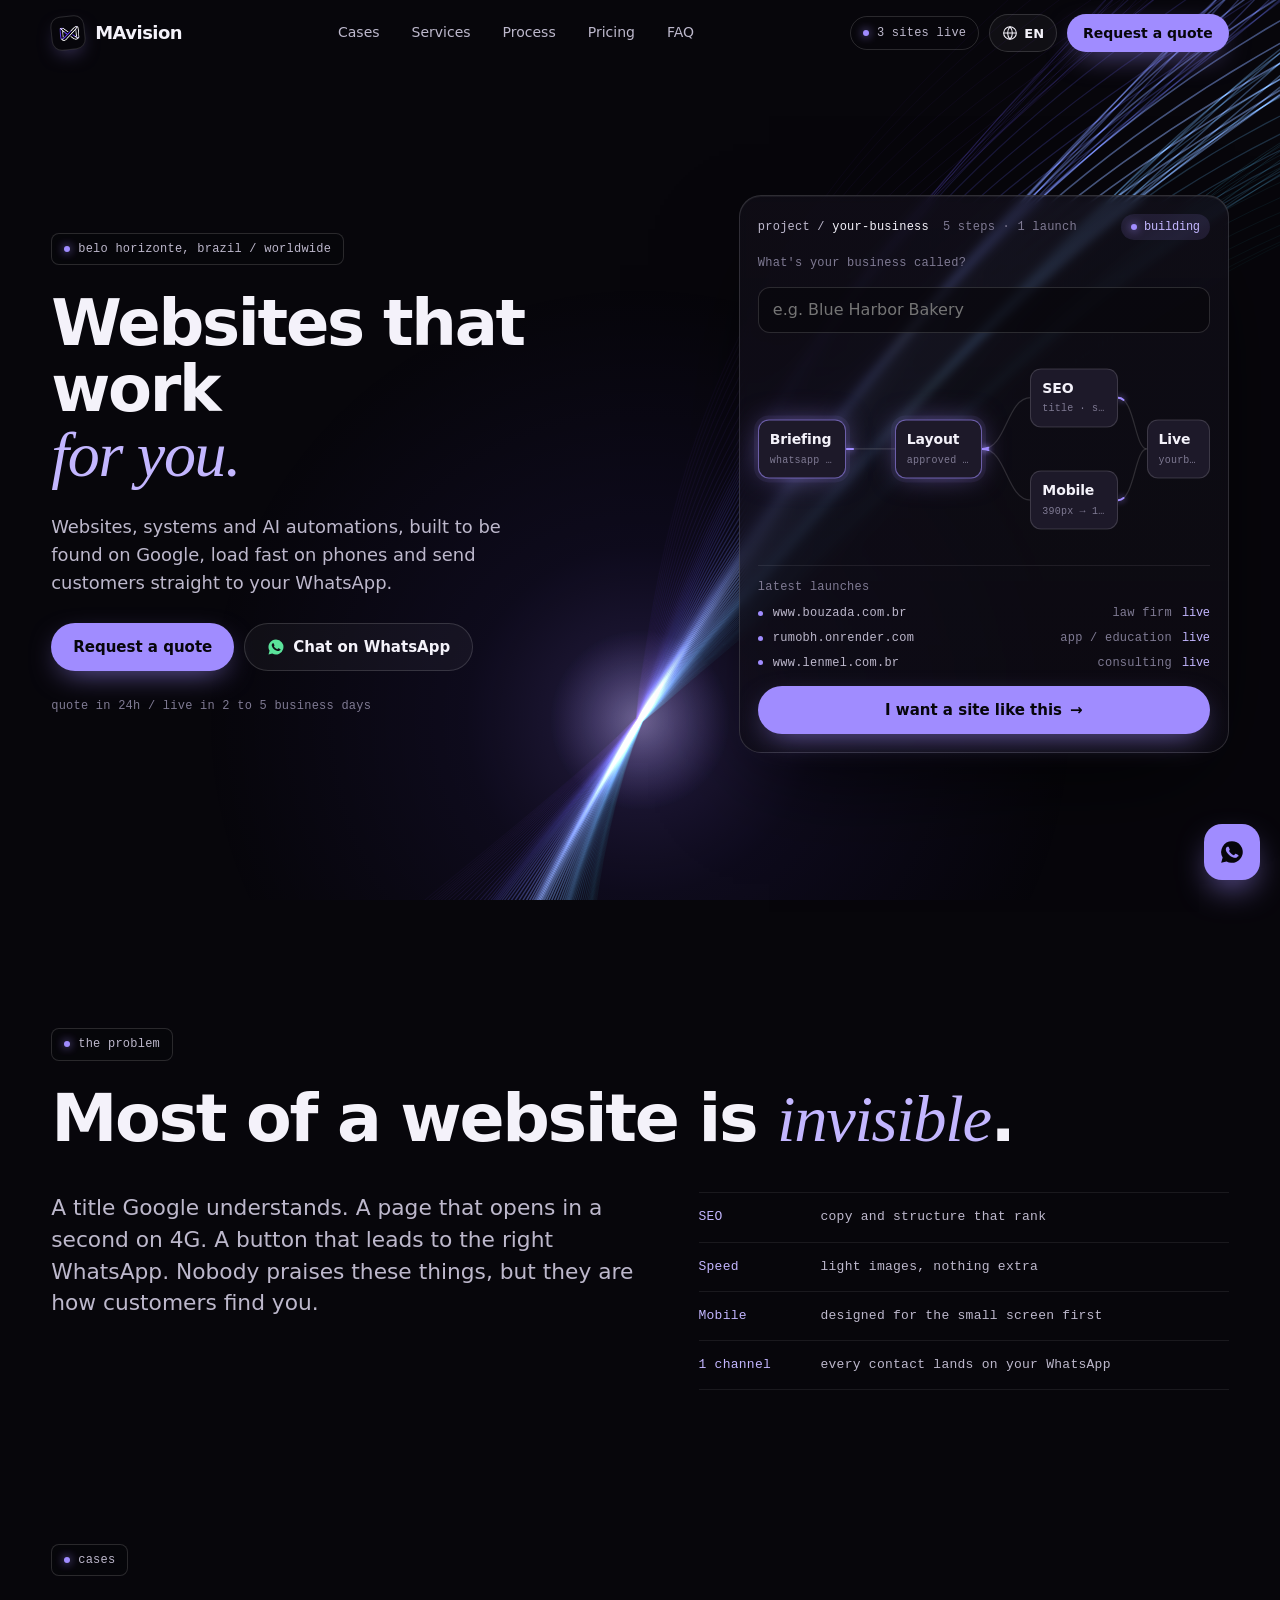
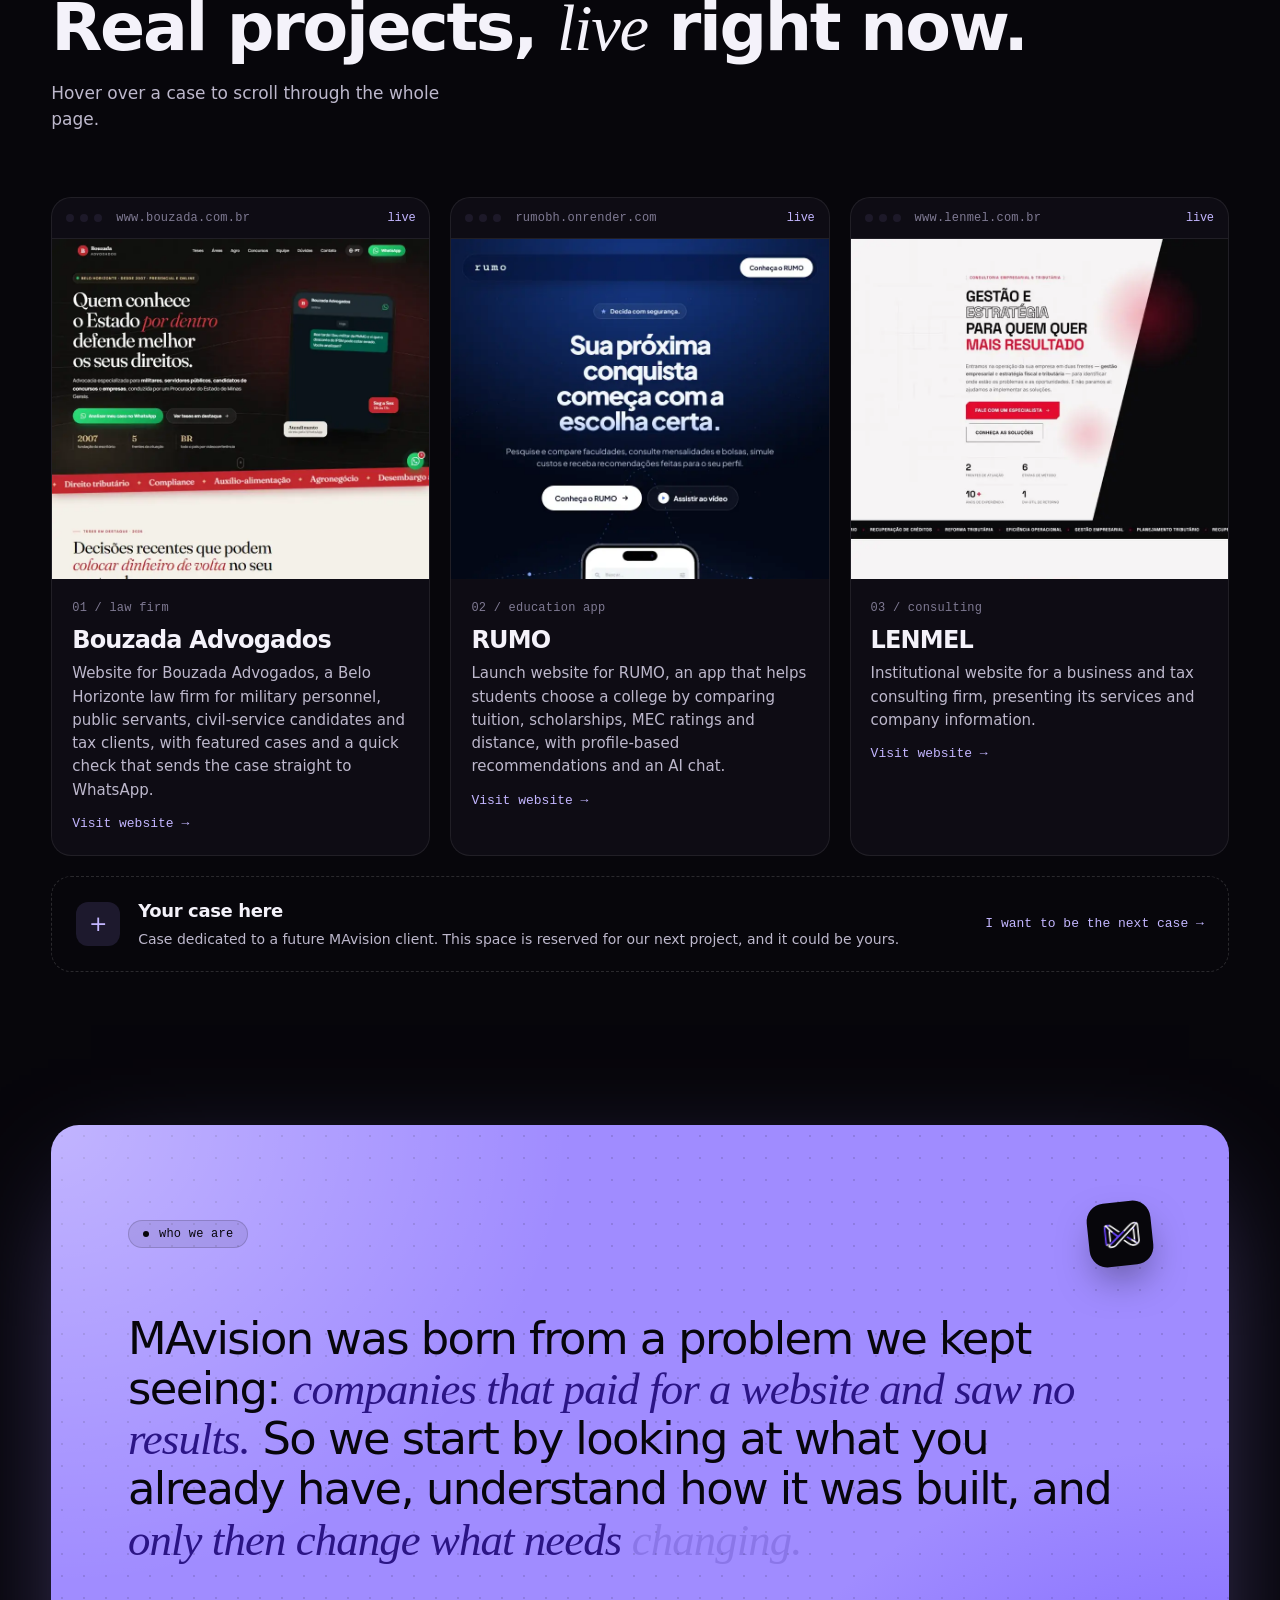
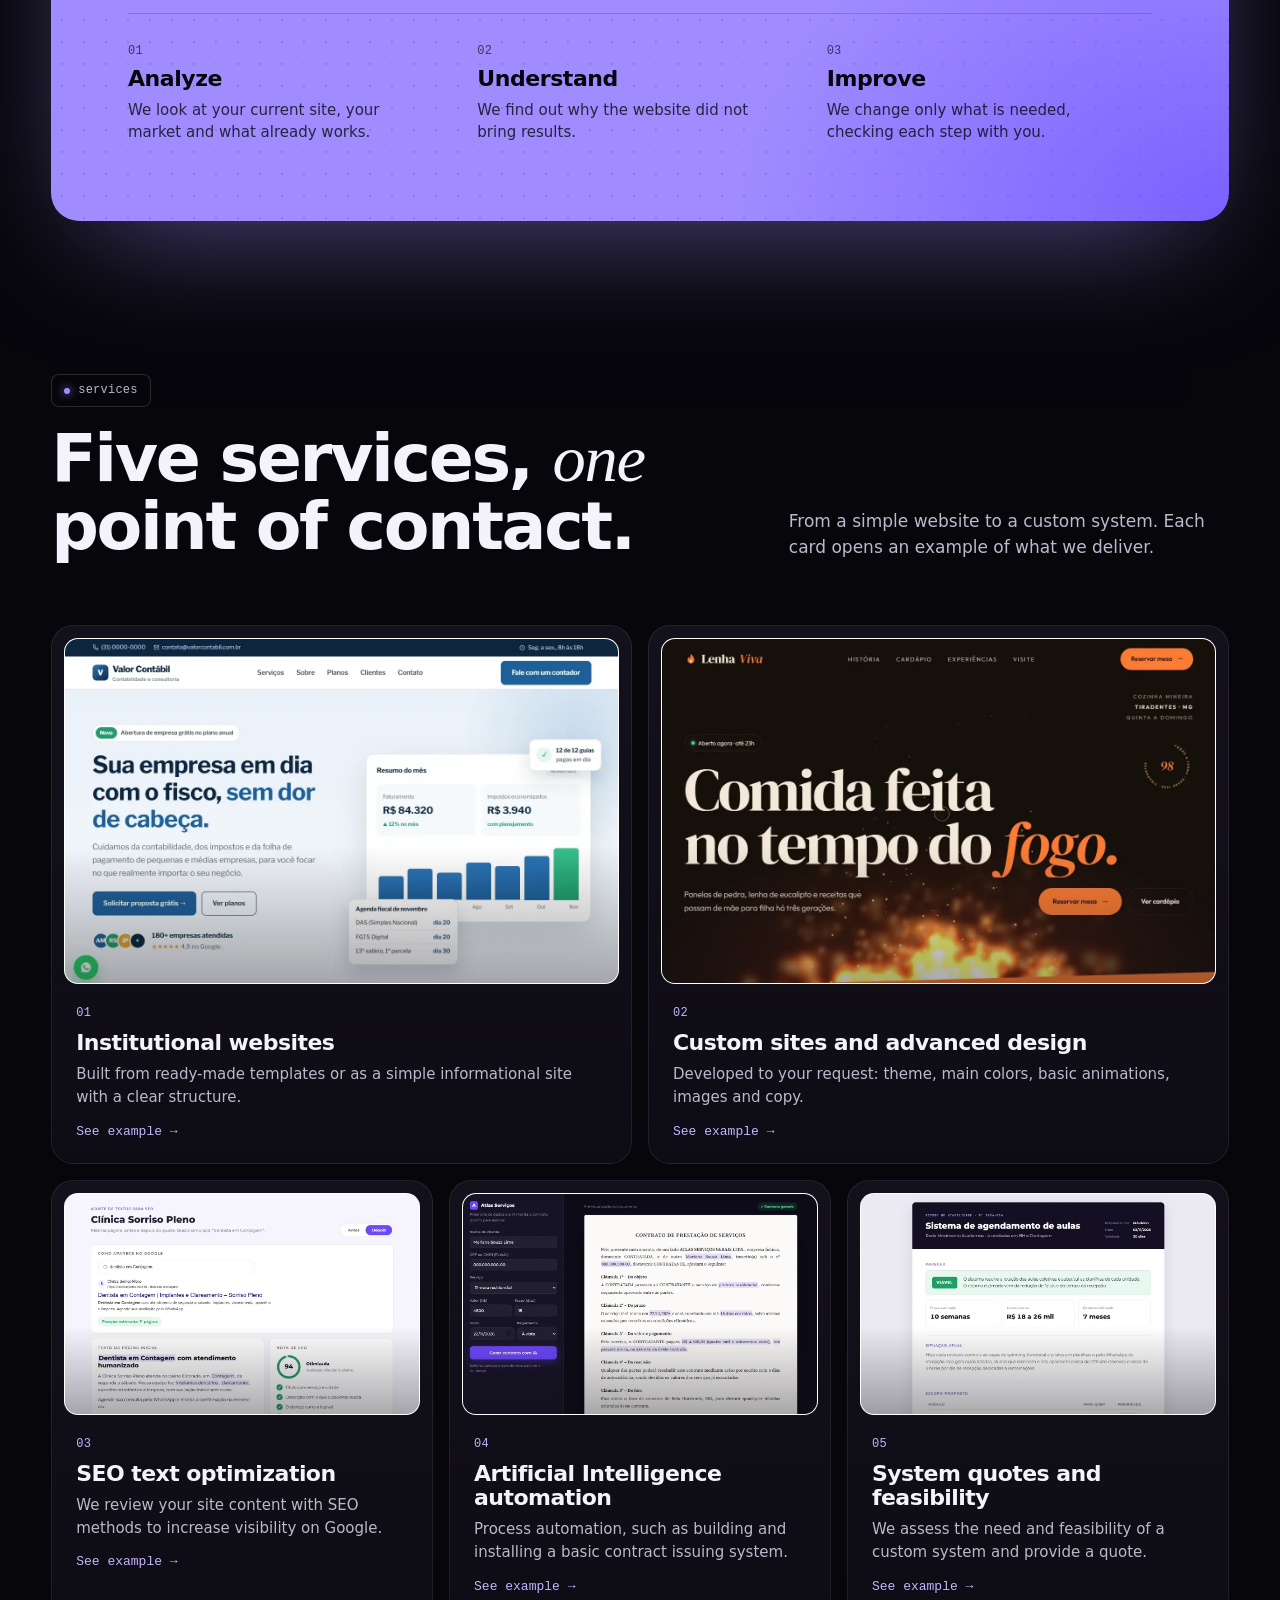
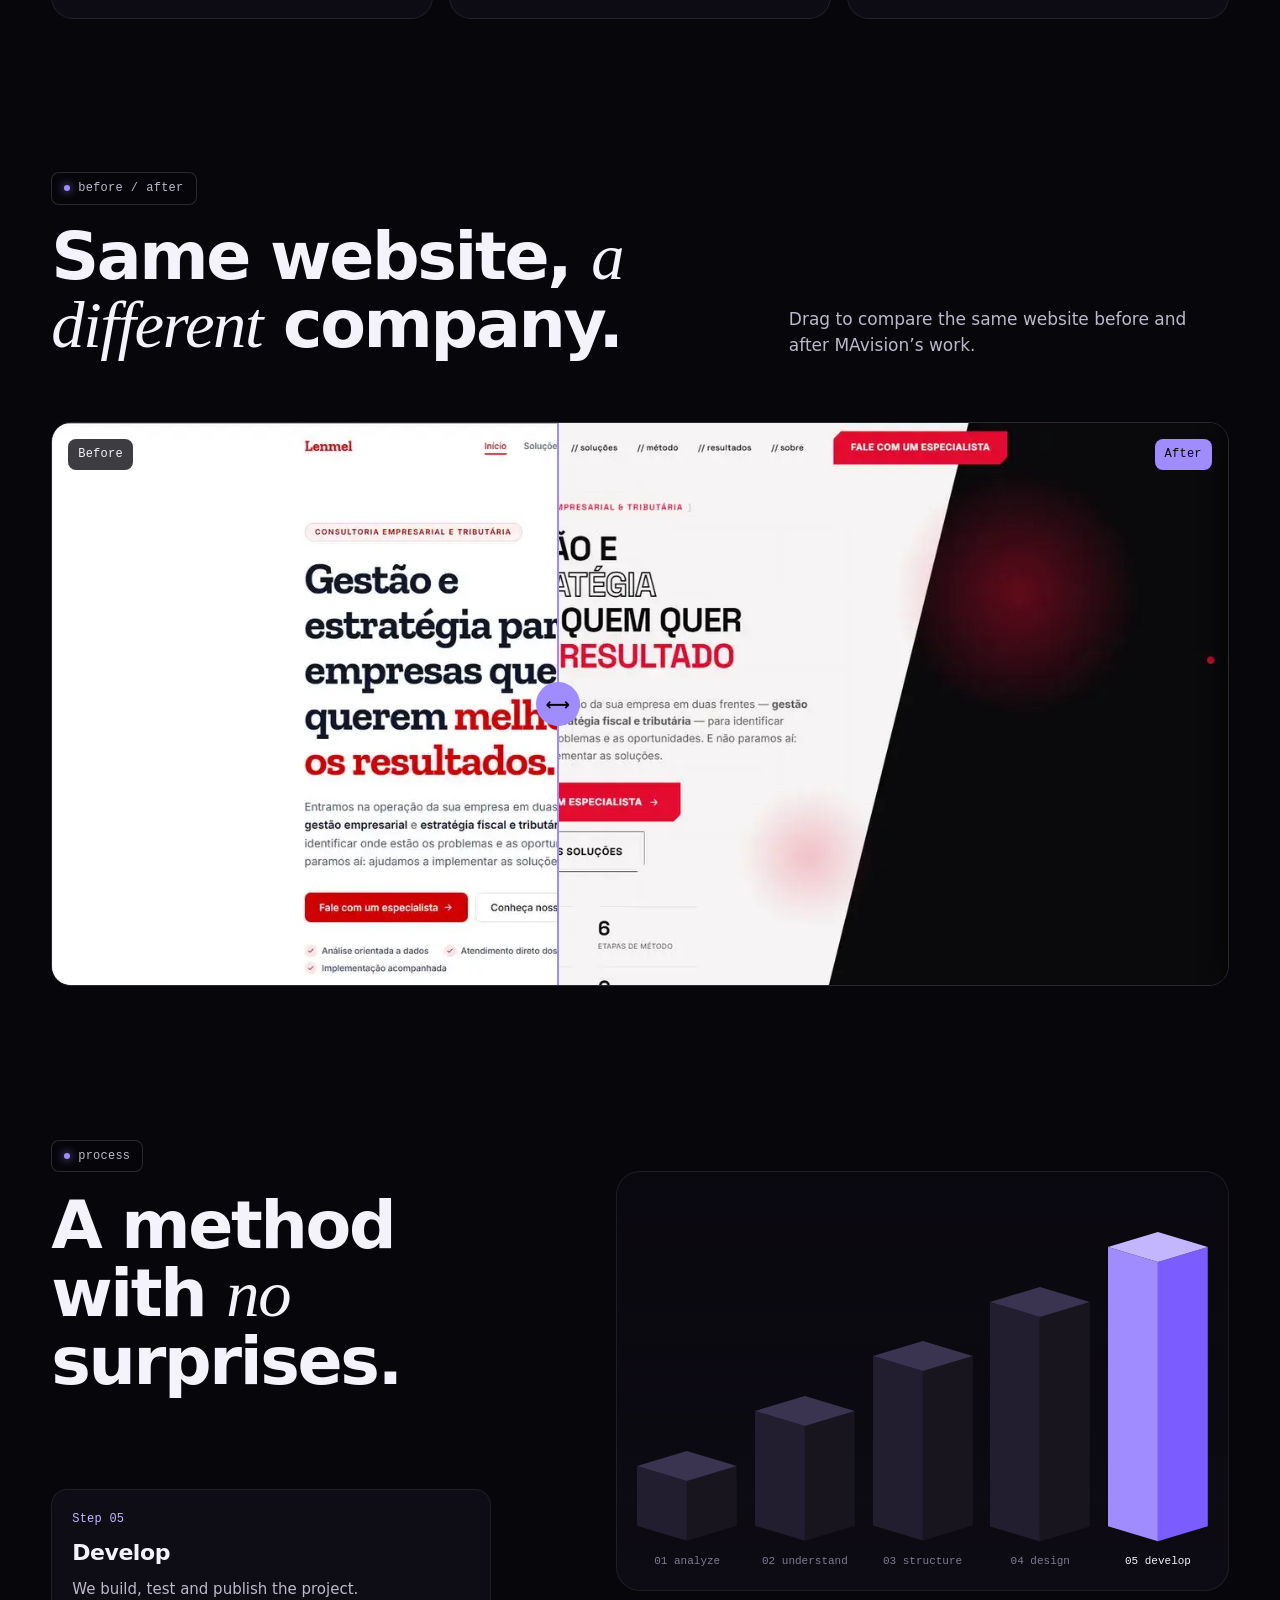
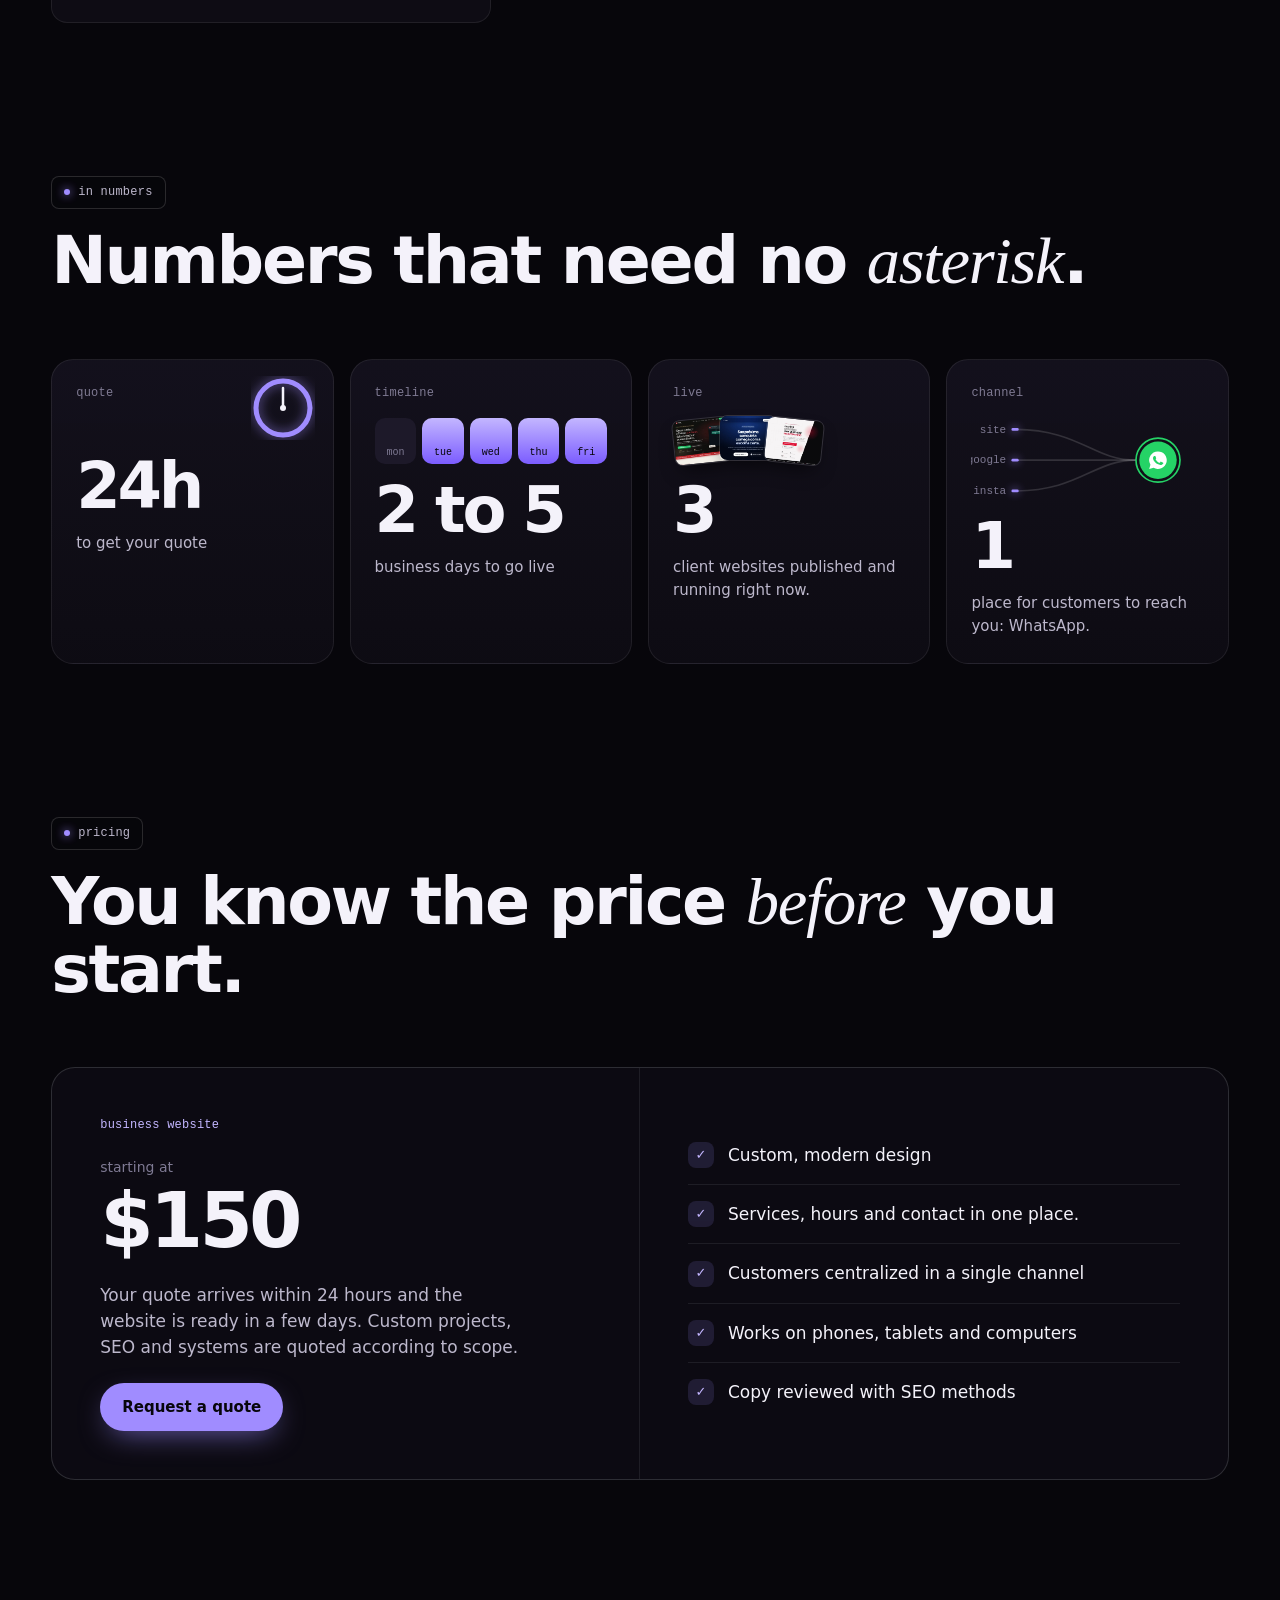
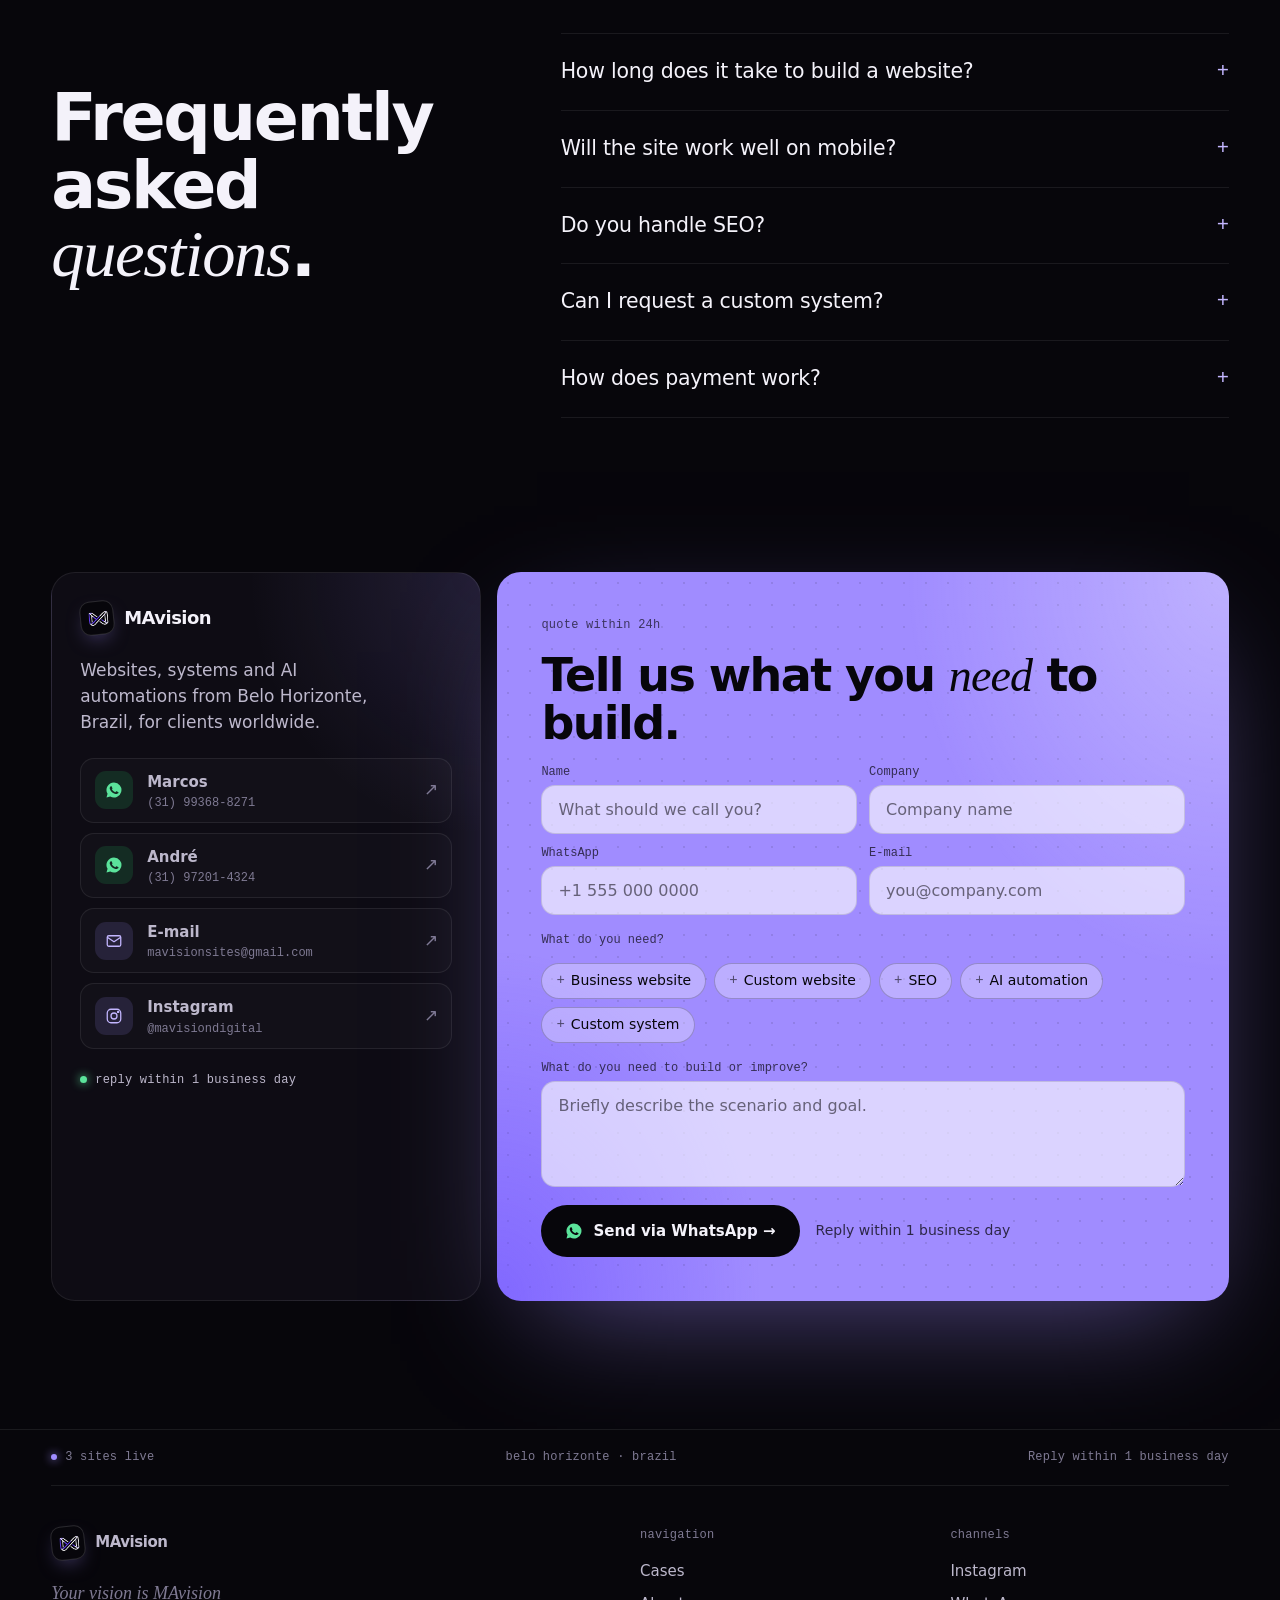
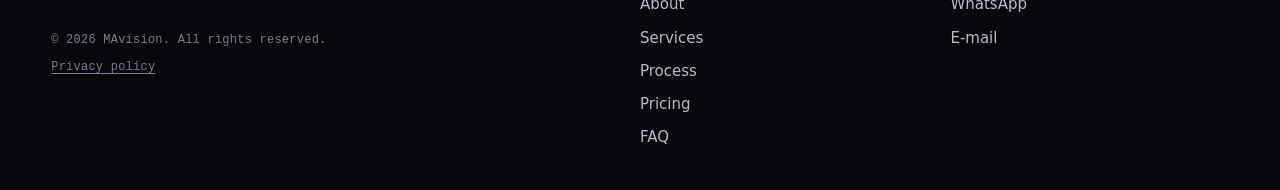
==== commit 41e1bddd: "Nova abertura: fios de luz do fundo se encontram no M, que voa até o logo do topo Co-Authored-By: Cl" ====
--- a/en/index.html
+++ b/en/index.html
@@ -48,10 +48,9 @@
 <a class="skip" href="#main">MAvision</a>
 
 <!-- opening: the violet square with the M shrinks into the page (first visit of the session only) -->
-<div class="intro" id="intro" aria-hidden="true"><div class="intro-sq">
-<div class="stars"></div>
+<div class="intro" id="intro" aria-hidden="true"><canvas class="inc"></canvas>
 <div class="intro-c"><span class="intro-ic"><img src="../logo-sm.webp" alt="" width="180" height="134"></span><b class="intro-w"><span>M</span><span>A</span><span>v</span><span>i</span><span>s</span><span>i</span><span>o</span><span>n</span></b><span class="intro-s">Your vision is MAvision</span></div>
-</div></div>
+</div>
 <canvas id="ribbon" aria-hidden="true"></canvas>
 
 <header class="bar" id="bar">
--- a/style.css
+++ b/style.css
@@ -572,6 +572,31 @@
 .mk img{width:23px;height:auto;filter:none}
 .brand:hover .mk{transform:rotate(0) scale(1.06)}
 
+/* ============ round 4: opening made of the page's own light fibres; the M lands in the top bar ============ */
+.intro{position:fixed;inset:0;z-index:100;display:grid;place-items:center;pointer-events:auto;cursor:pointer;background:none}
+.intro::before{content:"";position:absolute;inset:0;background:radial-gradient(55% 45% at 50% 50%,rgba(91,60,255,.2),transparent 70%),var(--ink);transition:opacity .75s var(--ease)}
+.intro .inc{position:absolute;inset:0;width:100%;height:100%;transition:opacity .6s var(--ease)}
+.intro-c{position:relative;z-index:1;display:grid;justify-items:center;gap:14px;animation:none}
+.intro-ic{width:84px;height:84px;border-radius:24px;background:var(--ink);border:1px solid rgba(255,255,255,.14);display:grid;place-items:center;
+  box-shadow:0 0 60px rgba(160,140,255,.6),0 0 140px rgba(127,231,234,.18);transform:scale(.4) rotate(-20deg);opacity:0;
+  animation:icIn2 .9s cubic-bezier(.2,1.4,.3,1) .95s forwards;transition:transform .9s cubic-bezier(.65,0,.2,1),box-shadow .9s,border-radius .9s}
+@keyframes icIn2{to{transform:none;opacity:1}}
+.intro-ic img{width:56px;height:auto;filter:none}
+.intro-ic.fly{box-shadow:0 8px 20px -8px rgba(160,140,255,.55)}
+.intro-w span:nth-child(1){animation-delay:1.15s}.intro-w span:nth-child(2){animation-delay:1.20s}.intro-w span:nth-child(3){animation-delay:1.25s}.intro-w span:nth-child(4){animation-delay:1.30s}.intro-w span:nth-child(5){animation-delay:1.35s}.intro-w span:nth-child(6){animation-delay:1.40s}.intro-w span:nth-child(7){animation-delay:1.45s}.intro-w span:nth-child(8){animation-delay:1.50s}
+.intro-s{animation-delay:1.6s}
+.intro-w,.intro-s{transition:opacity .35s,transform .5s var(--ease)}
+.intro.leave{pointer-events:none}
+.intro.leave::before,.intro.leave .inc{opacity:0}
+.intro.leave .intro-w,.intro.leave .intro-s{opacity:0;transform:translateY(10px)}
+.intro.leave .intro-w span,.intro.leave .intro-s{animation:none;opacity:0}
+.intro.done{display:none}
+/* the top bar's logo waits for the M, then takes it over with a small bounce */
+.intro-on .bar .mk{opacity:0}
+.bar .mk.land{animation:land .6s cubic-bezier(.2,1.6,.3,1)}
+@keyframes land{0%{transform:rotate(-6deg) scale(1)}40%{transform:rotate(-6deg) scale(1.22)}100%{transform:rotate(-6deg) scale(1)}}
+@media(max-width:640px){.intro-ic{width:72px;height:72px;border-radius:20px}.intro-ic img{width:48px}}
+
 @media(prefers-reduced-motion:reduce){
   .intro{display:none}
   .rv{opacity:1;transform:none;filter:none;transition:none}
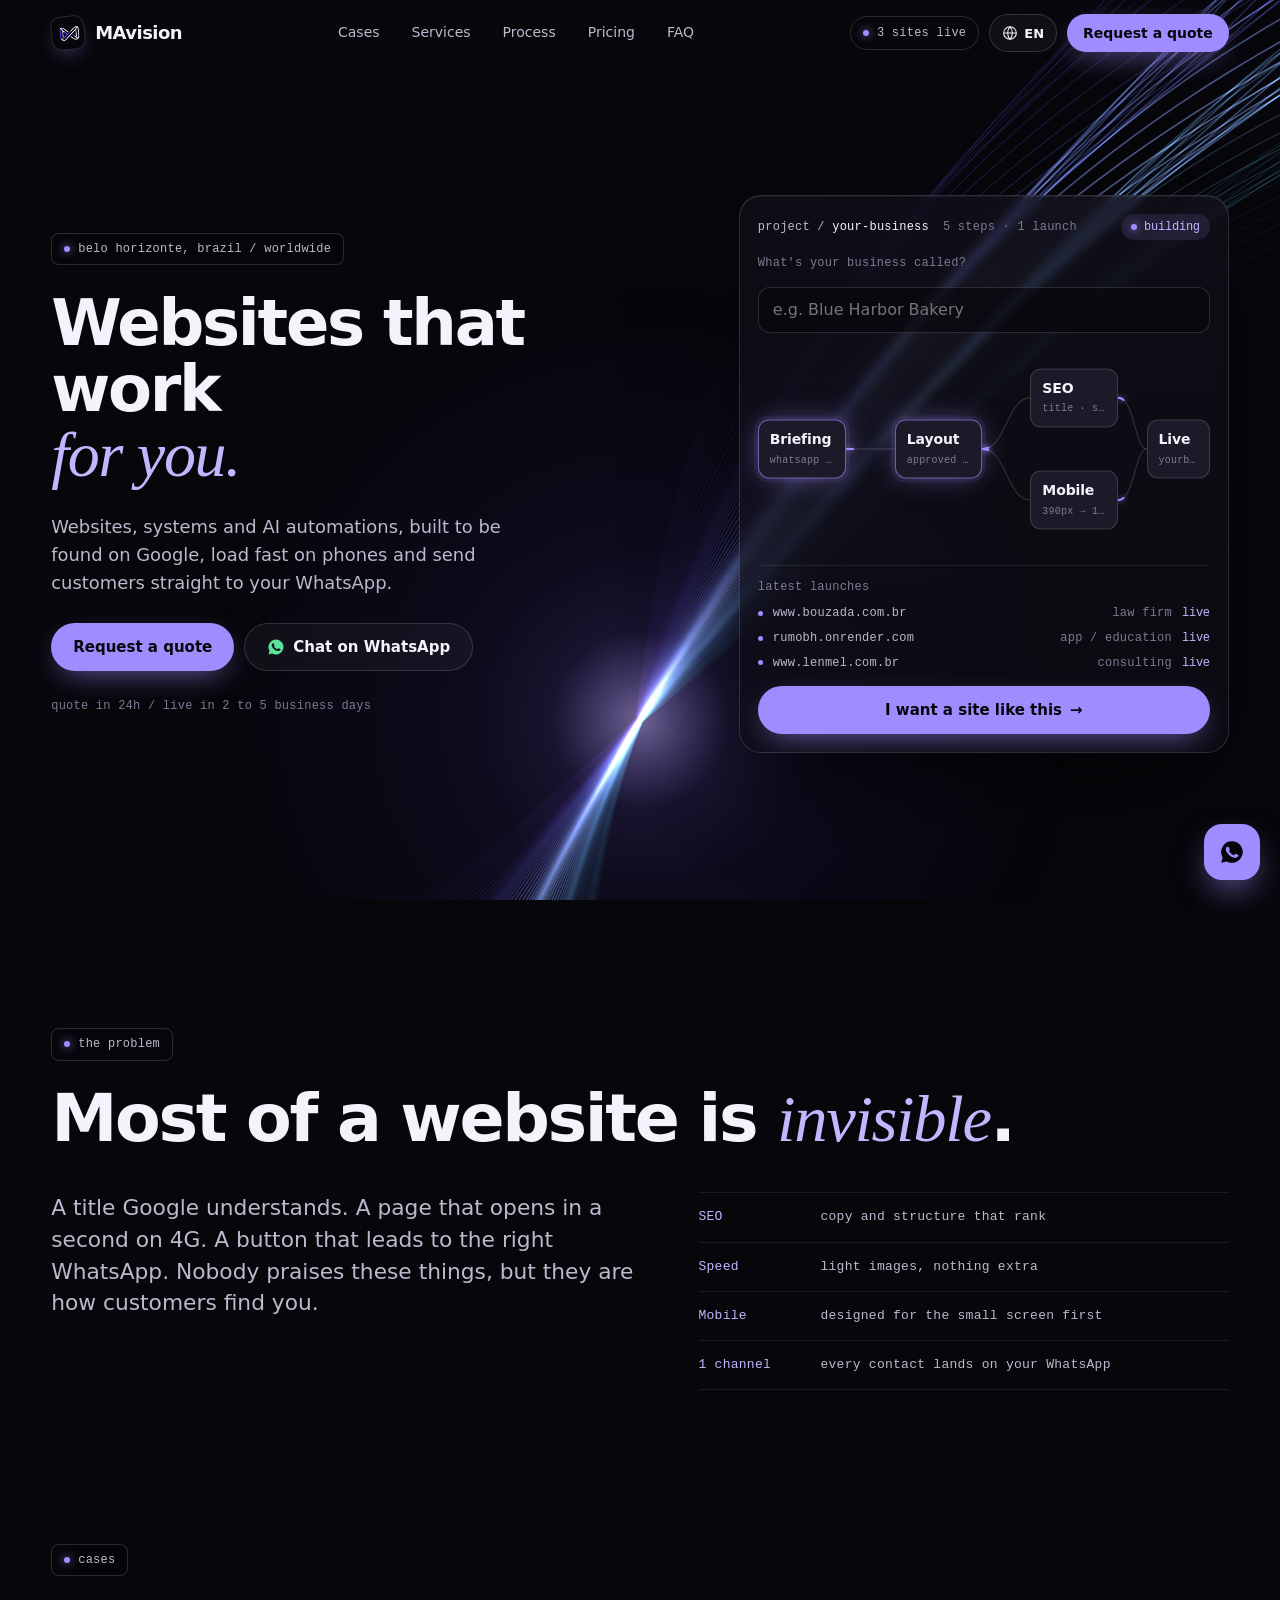
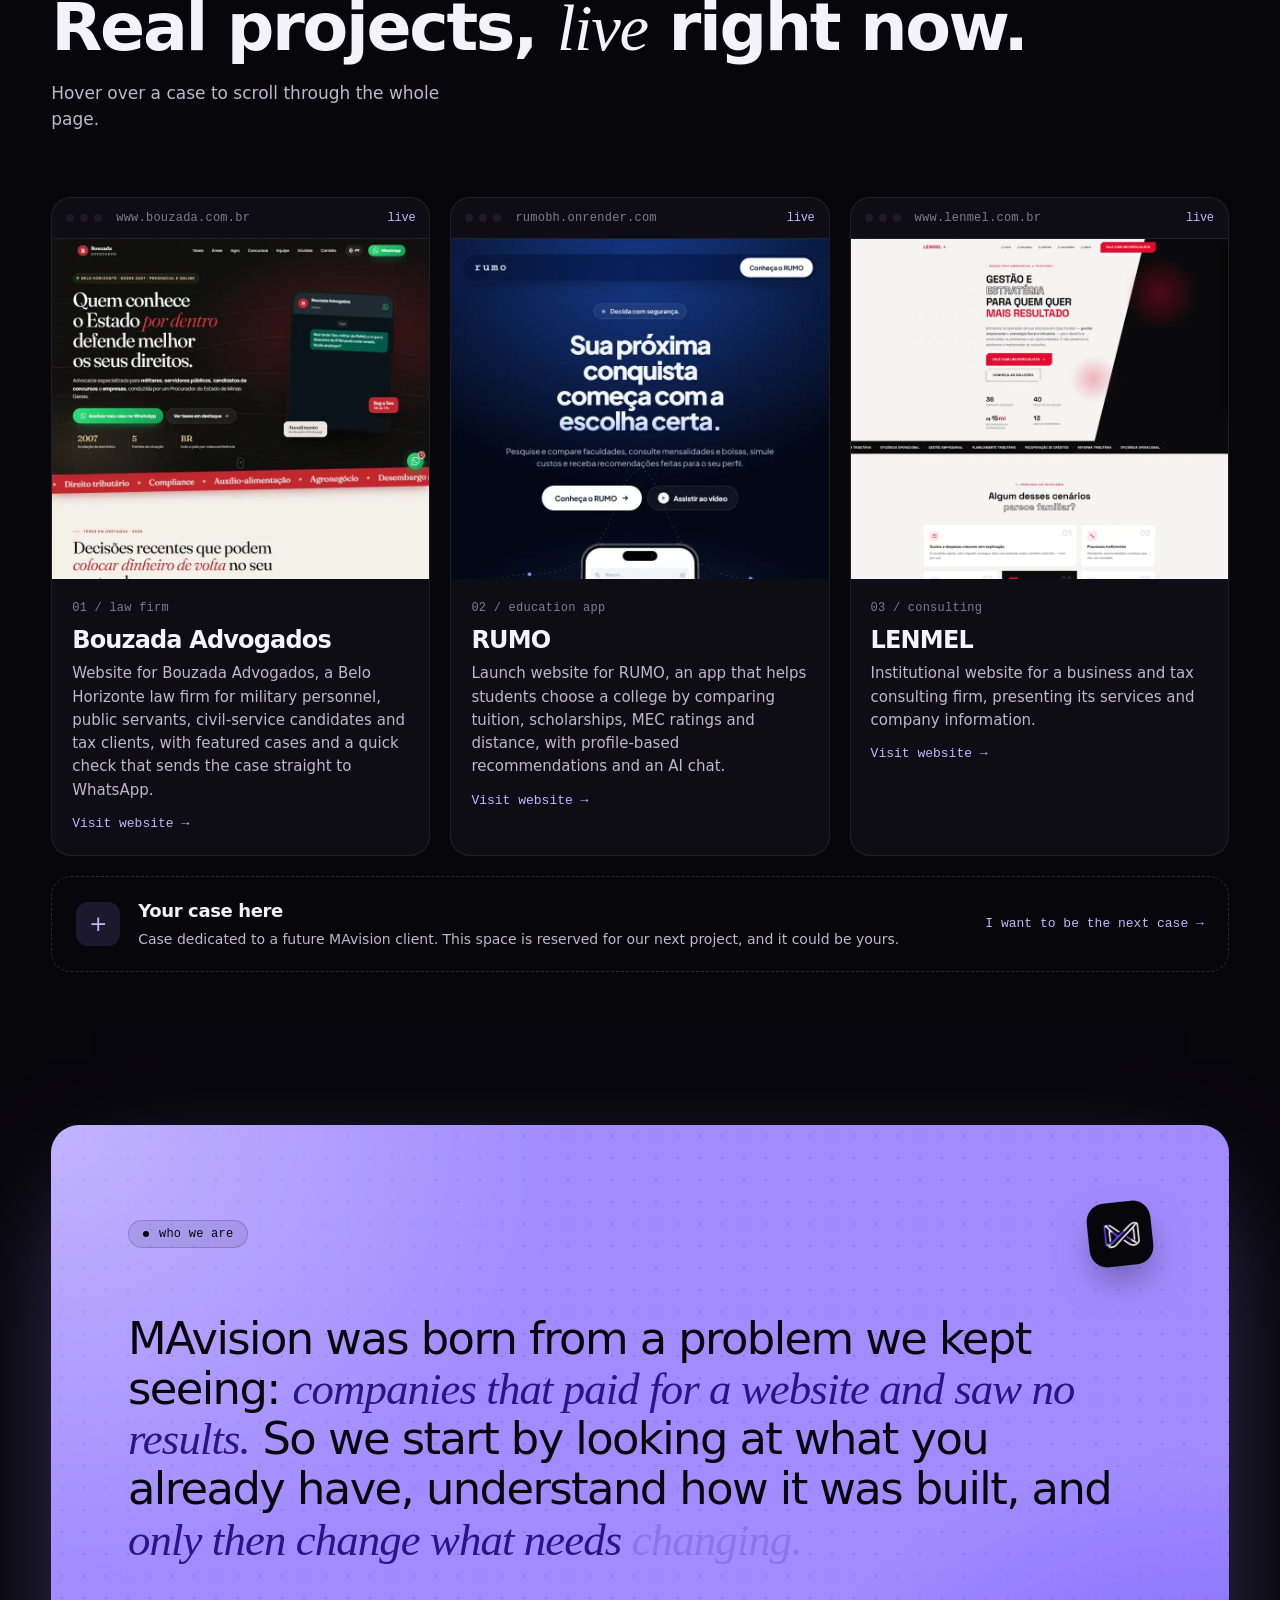
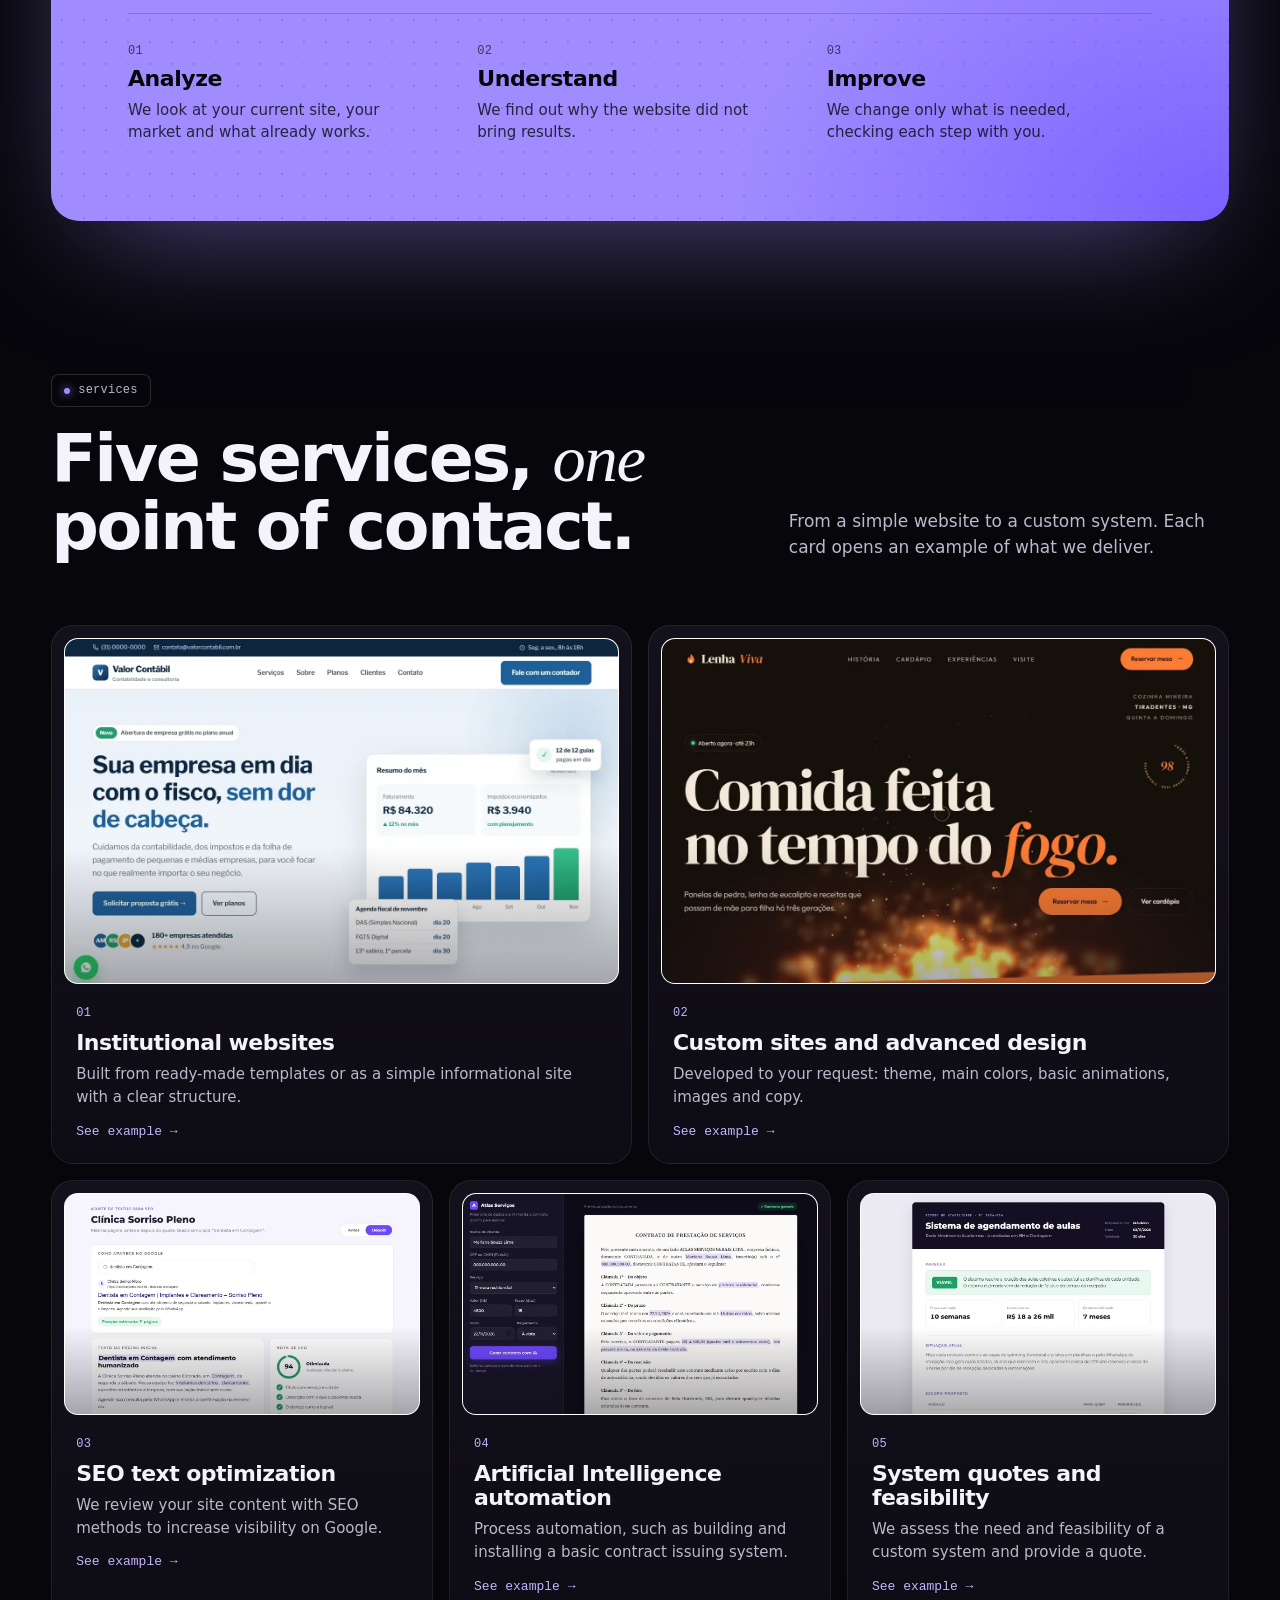
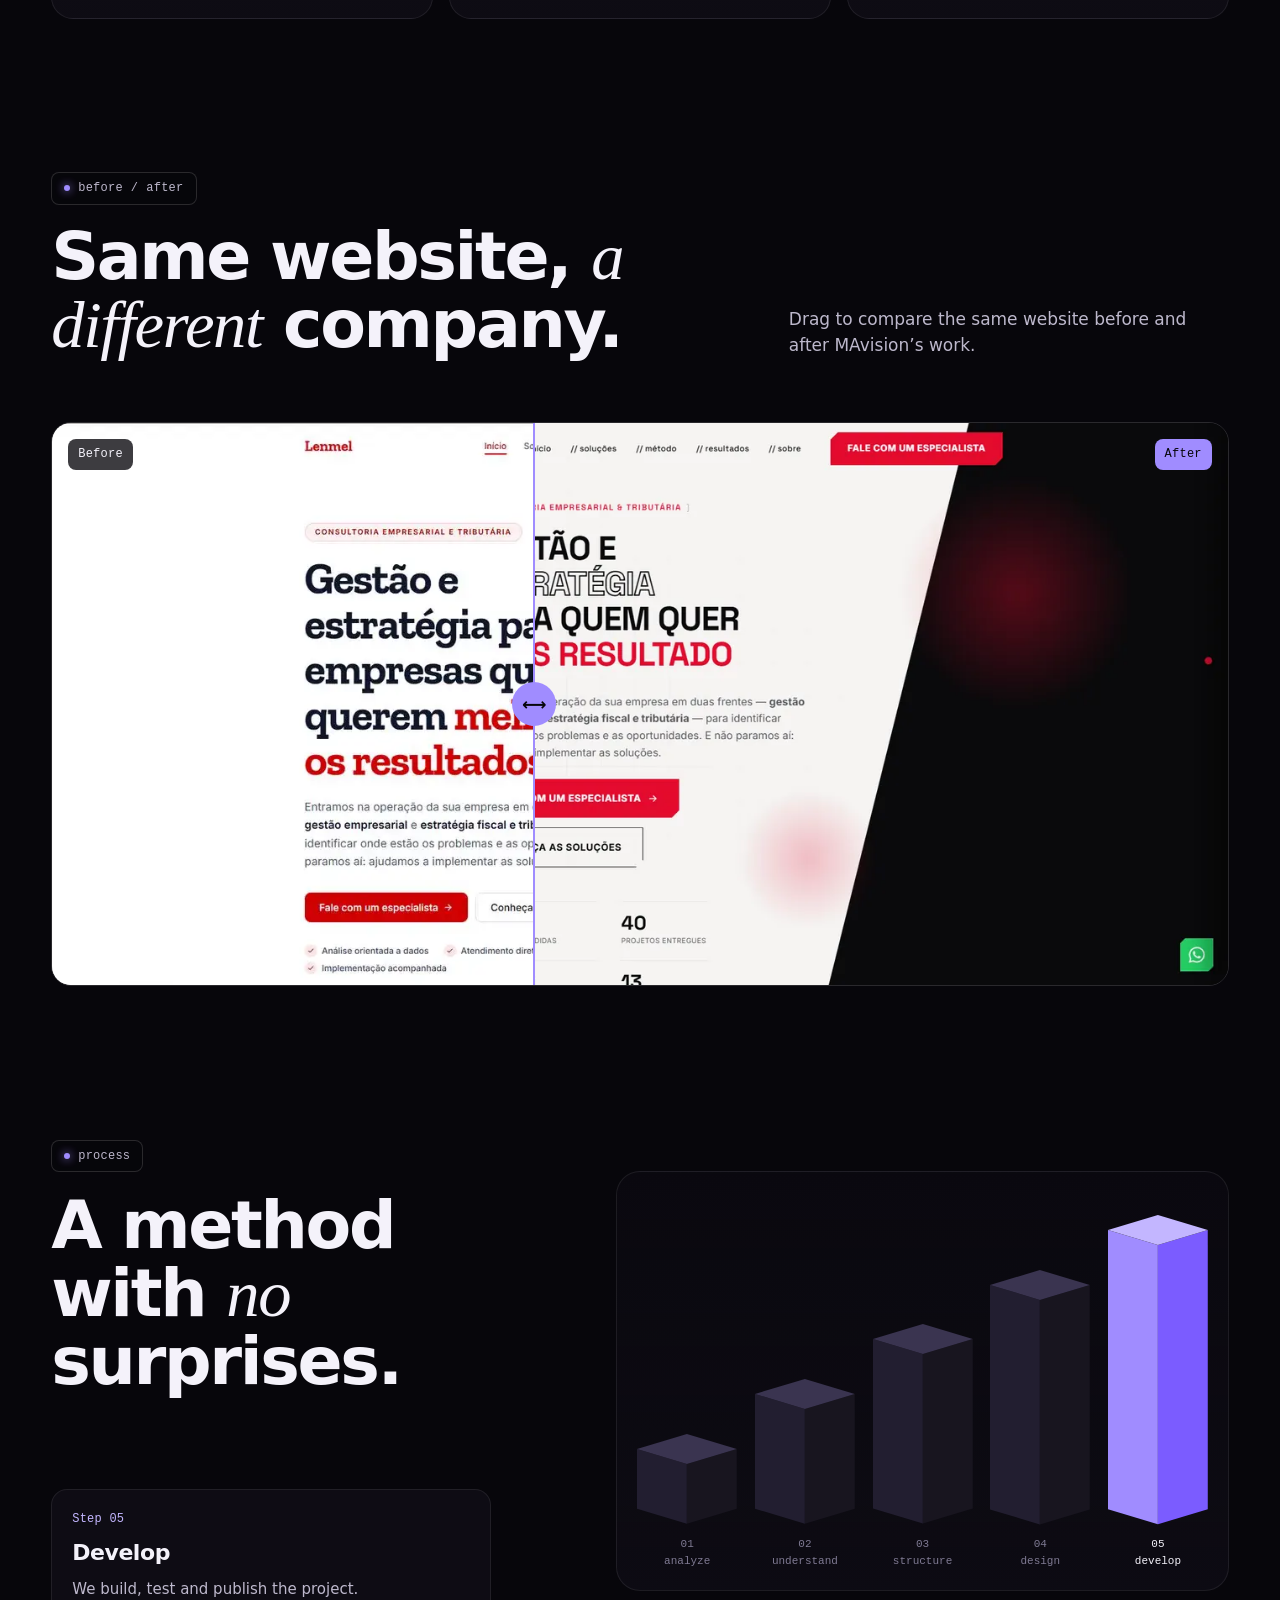
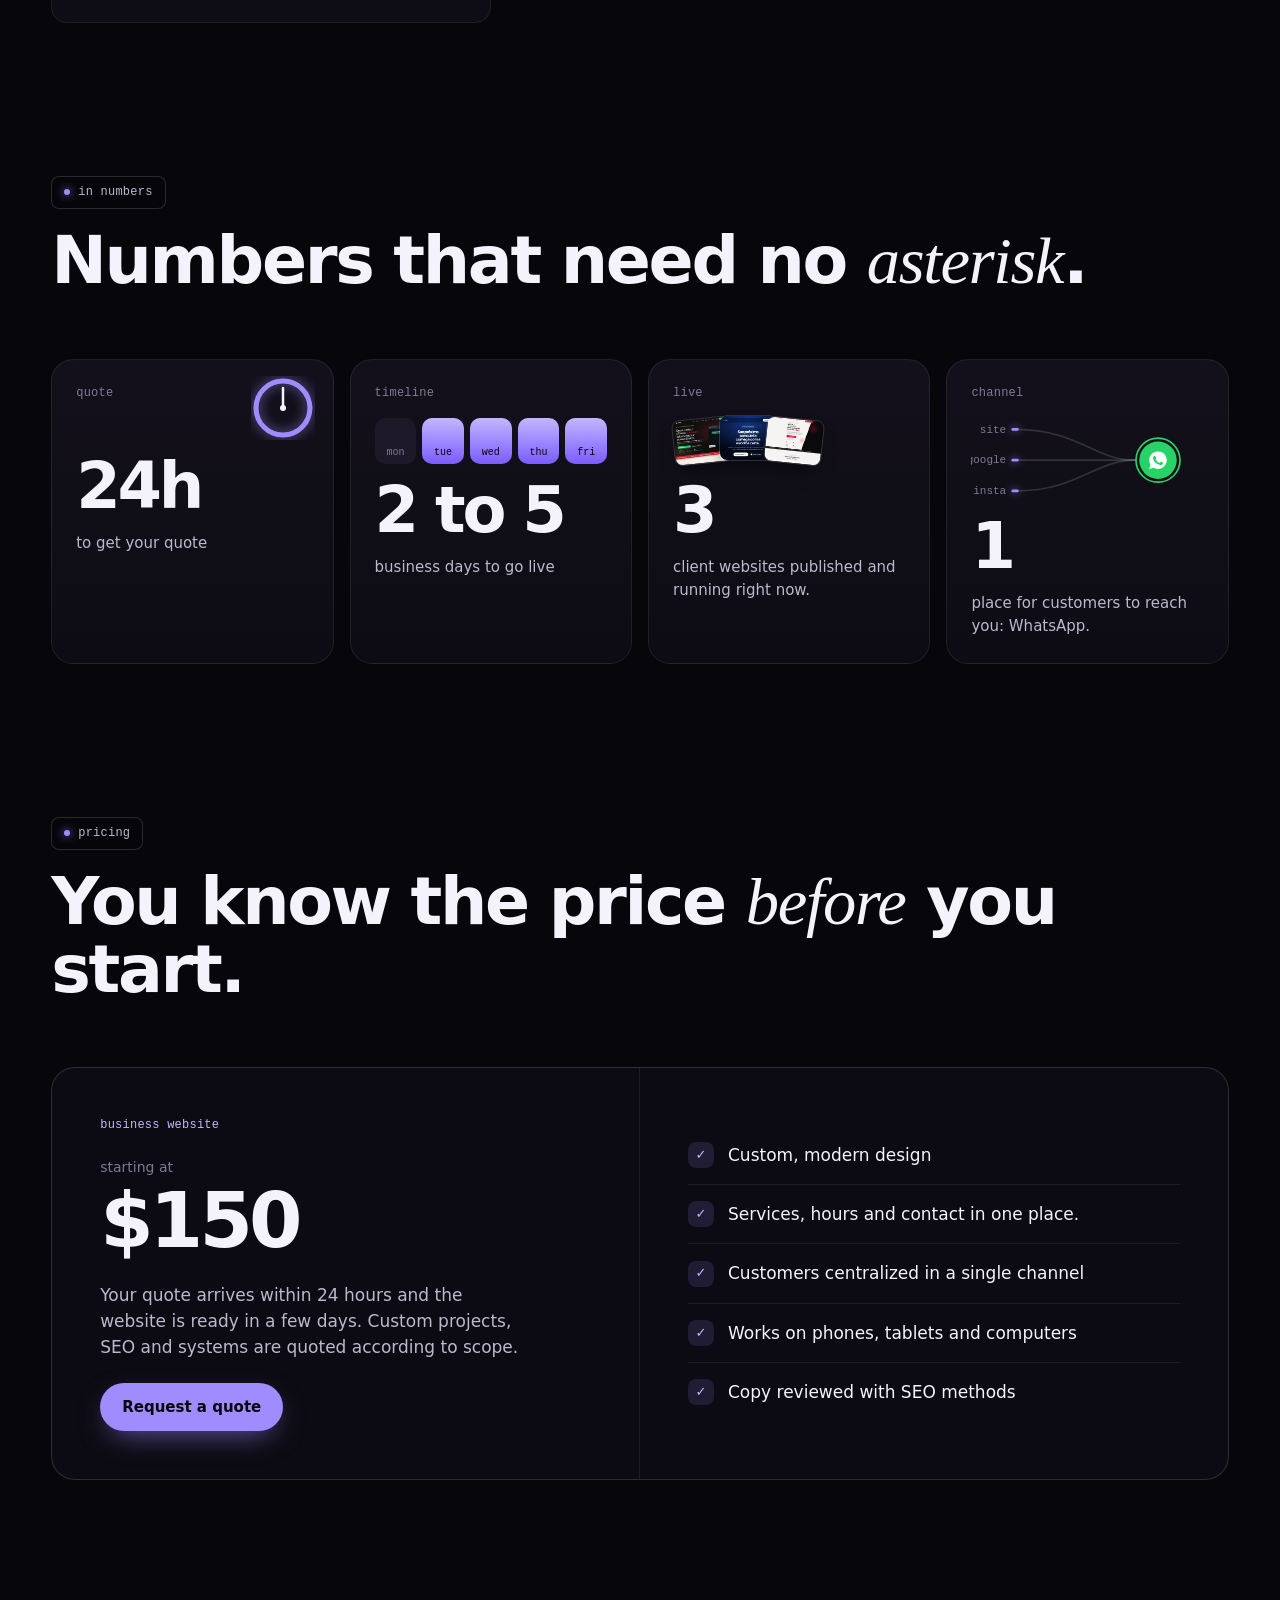
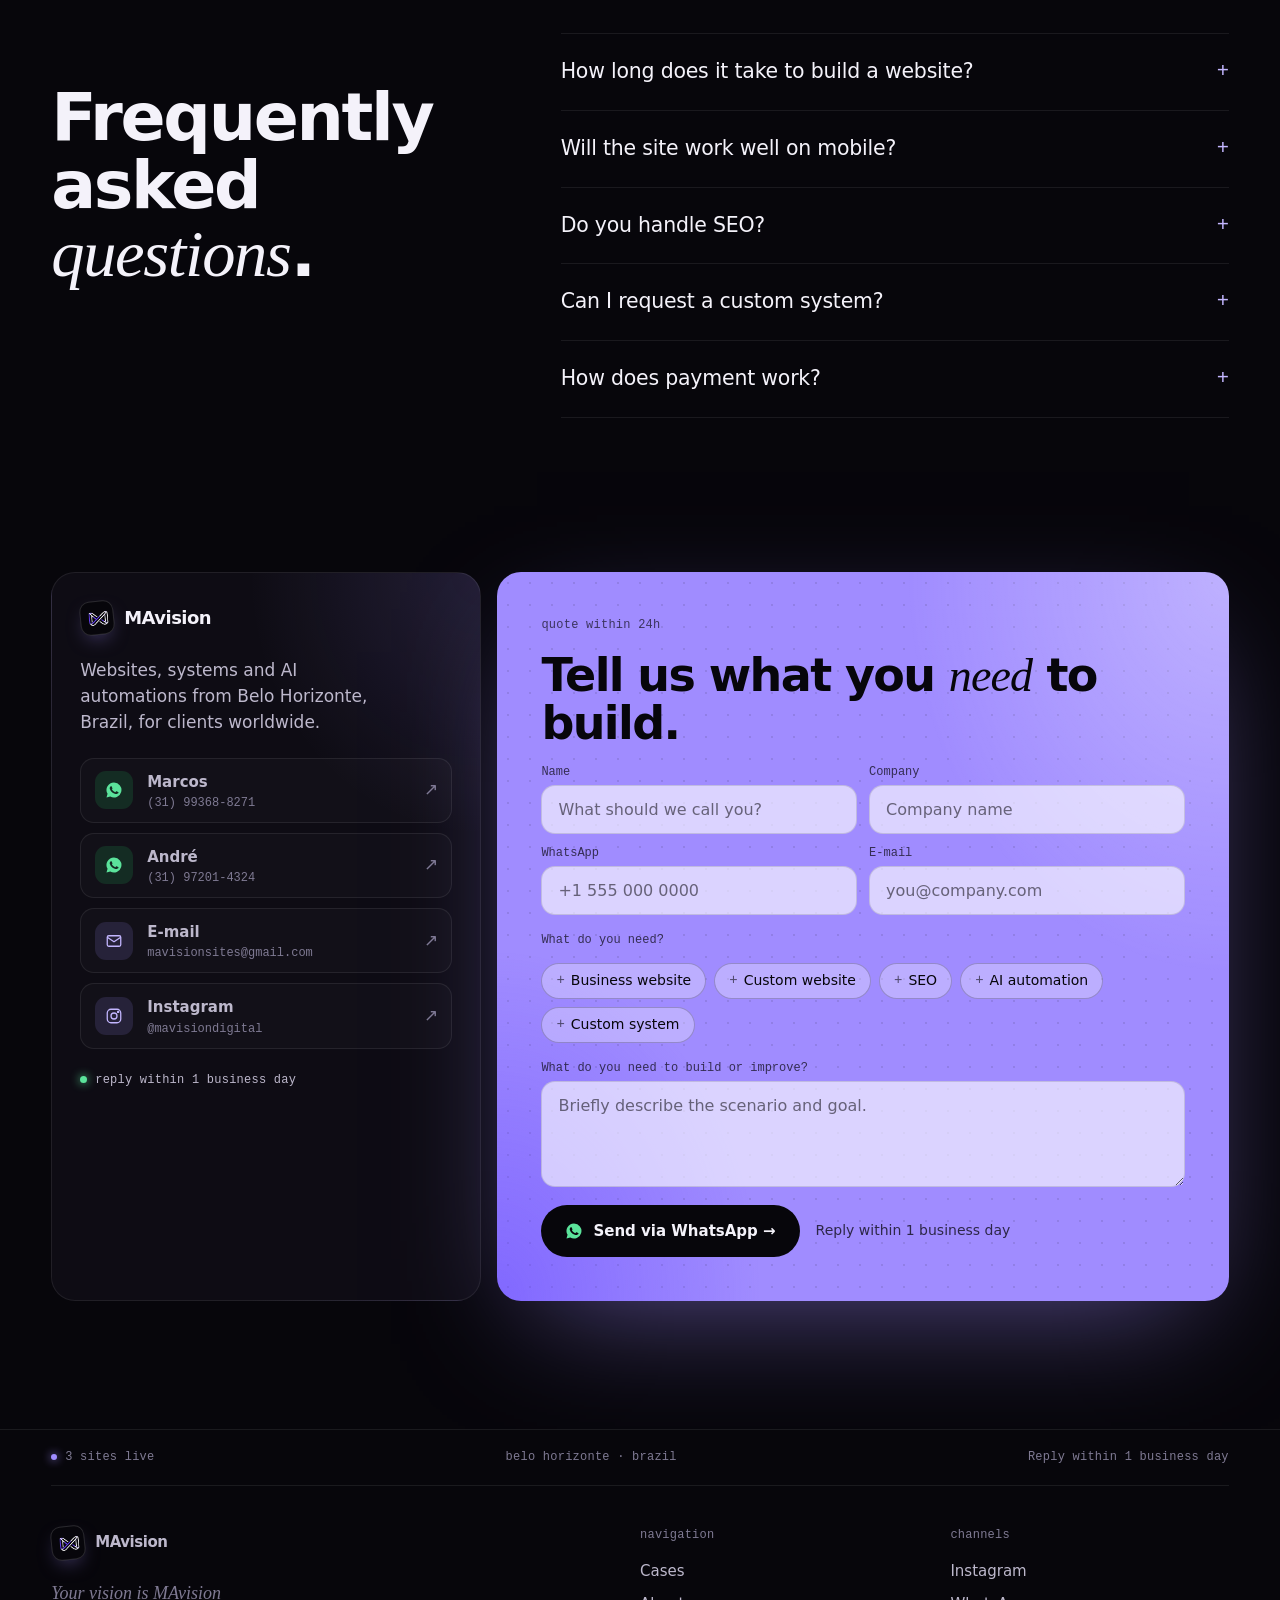
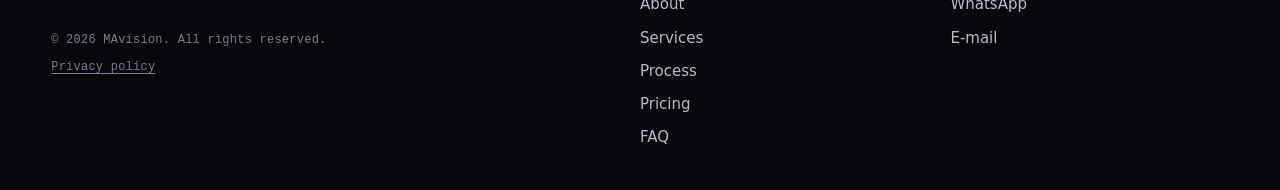
==== commit fa7ed834: "Atualiza prints da LENMEL (página inteira e topo) Co-Authored-By: Claude Opus 5.5 <noreply@anthropic" ====
--- a/en/index.html
+++ b/en/index.html
@@ -1,11 +1,11 @@
 <!DOCTYPE html>
-<!-- Gerado por build.js a partir de src/index.template.html e i18n.js. Não edite este arquivo; edite o modelo e rode: node build.js -->
-<html lang="en">
-<head>
-<meta charset="utf-8">
-<meta name="viewport" content="width=device-width, initial-scale=1, viewport-fit=cover">
+<!-- Gerado por build.js a partir de src/index.template.html e i18n.js. Não edite este arquivo; edite o modelo e rode: node build.js -->
+<html lang="en">
+<head>
+<meta charset="utf-8">
+<meta name="viewport" content="width=device-width, initial-scale=1, viewport-fit=cover">
 <meta http-equiv="Content-Security-Policy" content="default-src 'none'; script-src 'self'; style-src 'self' 'unsafe-inline' https://fonts.googleapis.com; font-src https://fonts.gstatic.com; img-src 'self' data:; frame-src 'self'; manifest-src 'self'; base-uri 'none'; form-action 'none'">
-<meta name="referrer" content="strict-origin-when-cross-origin">
+<meta name="referrer" content="strict-origin-when-cross-origin">
 <title>Website Design, SEO and AI Automation | MAvision</title>
 <meta name="description" content="Professional website design for businesses in North America, Europe and Brazil: custom sites, SEO and AI automation. Get your quote within 24 hours.">
 <link rel="canonical" href="https://www.mavision.com.br/en/">
@@ -28,235 +28,235 @@
 <meta name="twitter:card" content="summary_large_image">
 <meta name="twitter:title" content="Website Design, SEO and AI Automation | MAvision">
 <meta name="twitter:description" content="Professional website design for businesses in North America, Europe and Brazil: custom sites, SEO and AI automation. Get your quote within 24 hours.">
-<meta name="twitter:image" content="https://www.mavision.com.br/og-image.jpg">
-<link rel="icon" href="../favicon.ico" sizes="48x48">
-<link rel="icon" href="../favicon.svg" type="image/svg+xml">
-<link rel="icon" href="../favicon-32.png" type="image/png" sizes="32x32">
-<link rel="apple-touch-icon" href="../apple-touch-icon.png">
-<link rel="manifest" href="../site.webmanifest">
-<meta name="theme-color" content="#07060b">
+<meta name="twitter:image" content="https://www.mavision.com.br/og-image.jpg">
+<link rel="icon" href="../favicon.ico" sizes="48x48">
+<link rel="icon" href="../favicon.svg" type="image/svg+xml">
+<link rel="icon" href="../favicon-32.png" type="image/png" sizes="32x32">
+<link rel="apple-touch-icon" href="../apple-touch-icon.png">
+<link rel="manifest" href="../site.webmanifest">
+<meta name="theme-color" content="#07060b">
 <script type="application/ld+json">
 {"@context":"https://schema.org","@graph":[{"@type":"ProfessionalService","@id":"https://www.mavision.com.br/#mavision","name":"MAvision","url":"https://www.mavision.com.br/en/","inLanguage":"en","slogan":"Your vision is MAvision","description":"Websites, systems and AI automations, structured to attract, convince and convert.","logo":"https://www.mavision.com.br/icon-512.png","image":"https://www.mavision.com.br/og-image.jpg","email":"mavisionsites@gmail.com","telephone":"+55-31-99368-8271","address":{"@type":"PostalAddress","addressLocality":"Belo Horizonte","addressRegion":"MG","addressCountry":"BR"},"areaServed":[{"@type":"Country","name":"Brazil"},{"@type":"Place","name":"North America"},{"@type":"Place","name":"Europe"}],"availableLanguage":["pt-BR","en","es"],"sameAs":["https://instagram.com/mavisiondigital"],"makesOffer":{"@type":"Offer","itemOffered":{"@type":"Service","name":"Institutional websites"},"priceSpecification":[{"@type":"PriceSpecification","minPrice":"150","priceCurrency":"USD"},{"@type":"PriceSpecification","minPrice":"150","priceCurrency":"EUR"}]},"hasOfferCatalog":{"@type":"OfferCatalog","name":"Services","itemListElement":[{"@type":"Offer","itemOffered":{"@type":"Service","name":"Institutional websites","description":"Built from ready-made templates or as a simple informational site with a clear structure."}},{"@type":"Offer","itemOffered":{"@type":"Service","name":"Custom sites and advanced design","description":"Developed to your request: theme, main colors, basic animations, images and copy."}},{"@type":"Offer","itemOffered":{"@type":"Service","name":"SEO text optimization","description":"We review your site content with SEO methods to increase visibility on Google."}},{"@type":"Offer","itemOffered":{"@type":"Service","name":"Artificial Intelligence automation","description":"Process automation, such as building and installing a basic contract issuing system."}},{"@type":"Offer","itemOffered":{"@type":"Service","name":"System quotes and feasibility","description":"We assess the need and feasibility of a custom system and provide a quote."}}]}},{"@type":"WebSite","@id":"https://www.mavision.com.br/#site","url":"https://www.mavision.com.br/","name":"MAvision","inLanguage":"en","publisher":{"@id":"https://www.mavision.com.br/#mavision"}},{"@type":"FAQPage","inLanguage":"en","mainEntity":[{"@type":"Question","name":"How long does it take to build a website?","acceptedAnswer":{"@type":"Answer","text":"Institutional sites usually take 2 to 5 business days. Custom projects vary with complexity."}},{"@type":"Question","name":"Will the site work well on mobile?","acceptedAnswer":{"@type":"Answer","text":"Yes. All projects are responsive and optimized for different devices."}},{"@type":"Question","name":"Do you handle SEO?","acceptedAnswer":{"@type":"Answer","text":"Yes. We adjust copy and structure to improve your Google ranking."}},{"@type":"Question","name":"Can I request a custom system?","acceptedAnswer":{"@type":"Answer","text":"Yes. We assess feasibility and send a quote based on your needs."}},{"@type":"Question","name":"How does payment work?","acceptedAnswer":{"@type":"Answer","text":"Terms are set in the quote, after we understand the project scope."}}]}]}
-</script>
-<link rel="preconnect" href="https://fonts.googleapis.com"><link rel="preconnect" href="https://fonts.gstatic.com" crossorigin>
-<link rel="preload" as="style" id="gf" href="https://fonts.googleapis.com/css2?family=Schibsted+Grotesk:wght@400;500;600;700&family=Newsreader:ital,opsz,wght@1,6..72,400&family=JetBrains+Mono:wght@400;500&display=swap">
-<noscript><link rel="stylesheet" href="https://fonts.googleapis.com/css2?family=Schibsted+Grotesk:wght@400;500;600;700&family=Newsreader:ital,opsz,wght@1,6..72,400&family=JetBrains+Mono:wght@400;500&display=swap"></noscript>
-<link rel="stylesheet" href="../style.css">
-<script src="../boot.js"></script>
-</head>
-<body>
-<a class="skip" href="#main">MAvision</a>
-
-<!-- opening: the violet square with the M shrinks into the page (first visit of the session only) -->
-<div class="intro" id="intro" aria-hidden="true"><canvas class="inc"></canvas>
-<div class="intro-c"><span class="intro-ic"><img src="../logo-sm.webp" alt="" width="180" height="134"></span><b class="intro-w"><span>M</span><span>A</span><span>v</span><span>i</span><span>s</span><span>i</span><span>o</span><span>n</span></b><span class="intro-s">Your vision is MAvision</span></div>
-</div>
-<canvas id="ribbon" aria-hidden="true"></canvas>
-
-<header class="bar" id="bar">
-<a class="brand" href="#hero" aria-label="MAvision"><span class="mk"><img src="../logo-sm.webp" alt="" width="180" height="134"></span>MAvision</a>
-<nav id="nv" aria-label="MAvision"><a href="#cases" data-t="n3">Cases</a><a href="#servicos" data-t="n2">Services</a><a href="#processo" data-t="n4">Process</a><a href="#preco" data-t="k1x">Pricing</a><a href="#faq">FAQ</a></nav>
-<div class="tools">
-<span class="live mono"><i></i><span data-t="zLive">3 sites live</span></span>
-<div class="lang" id="lg"><button type="button" aria-haspopup="true" aria-expanded="false" data-a="al" aria-label="Language"><svg viewBox="0 0 24 24" aria-hidden="true"><circle cx="12" cy="12" r="9.5"/><path d="M2.5 12h19M12 2.5a14.5 14.5 0 010 19M12 2.5a14.5 14.5 0 000 19"/></svg><span id="lc">EN</span></button>
-<ul><li><a href="../" hreflang="pt-BR" lang="pt-BR" data-l="pt">Português</a></li><li><a href="../en/" hreflang="en" lang="en" data-l="en" aria-current="true">English</a></li><li><a href="../es/" hreflang="es" lang="es" data-l="es">Español</a></li></ul></div>
-<a class="btn btn-v btn-sm" href="#contato" data-t="b1">Request a quote</a>
-<button class="mb" id="mb" type="button" aria-expanded="false" aria-controls="mp" data-a="am" aria-label="Open menu"><span data-t="mnu">Menu</span></button>
-</div>
-<div class="mp" id="mp">
-<div class="mp-h"><span data-t="mnu">Menu</span><button type="button" class="mp-x" id="mpc" data-t="mcl">Close</button></div>
-<nav class="mp-n" aria-label="MAvision"><a href="#hero" data-t="mhm">Home</a><a href="#cases" data-t="n3">Cases</a><a href="#sobre" data-t="n1">About</a><a href="#servicos" data-t="n2">Services</a><a href="#processo" data-t="n4">Process</a><a href="#preco" data-t="k1x">Pricing</a><a href="#faq">FAQ</a><a href="#contato" data-t="n5">Contact</a></nav>
-<div class="mp-l"><a href="../" hreflang="pt-BR" lang="pt-BR" data-l="pt">PT</a><a href="../en/" hreflang="en" lang="en" data-l="en" aria-current="true">EN</a><a href="../es/" hreflang="es" lang="es" data-l="es">ES</a></div>
-</div>
-</header>
-
-<main id="main">
-
-<!-- HERO: the visitor's business runs through the five steps -->
-<section class="hero" id="hero">
-<div class="hero-copy">
-<span class="tag mono rv"><i></i><span data-t="zTag">belo horizonte, brazil / worldwide</span></span>
-<h1 class="rv"><span data-t="zHa">Websites that work</span><br><em data-t="zHb">for you.</em></h1>
-<p class="lead rv" data-t="zLead">Websites, systems and AI automations, built to be found on Google, load fast on phones and send customers straight to your WhatsApp.</p>
-<div class="ctas rv"><a class="btn btn-v" href="#contato" data-t="b1">Request a quote</a><a class="btn btn-g" href="https://wa.me/5531993688271?text=Hello!%20I%20came%20from%20the%20MAvision%20website%20and%20would%20like%20a%20quote%20for%20a%20website%2Fsystem." target="_blank" rel="noopener noreferrer"><svg class="wai" viewBox="0 0 24 24" aria-hidden="true"><path d="M12 2a10 10 0 00-8.6 15.1L2 22l5-1.3A10 10 0 1012 2zm5.2 14.2c-.2.6-1.3 1.2-1.8 1.2-.5.1-1 .2-3.3-.7-2.8-1.2-4.6-4-4.7-4.2-.1-.2-1.1-1.5-1.1-2.8s.7-2 1-2.3c.2-.3.5-.3.7-.3h.5c.2 0 .4 0 .6.5l.8 2c.1.2.1.3 0 .5l-.4.6c-.1.2-.3.3-.1.6.2.3.8 1.3 1.7 2.1 1.2 1 2.1 1.3 2.4 1.5.3.1.4.1.6-.1l.8-1c.2-.3.4-.2.6-.1l1.9.9c.3.1.5.2.5.3.1.2.1.8-.1 1.3z"/></svg><span data-t="bw">Chat on WhatsApp</span></a></div>
-<p class="fine mono rv" data-t="zFine">quote in 24h / live in 2 to 5 business days</p>
-</div>
-
-<form class="pipe rv" id="pipe" novalidate>
-<div class="pipe-top mono"><span><span data-t="zProj">project</span> / <b id="slug" data-t="zSlug">your-business</b></span><span class="dim" data-t="zSteps">5 steps · 1 launch</span><span class="st" id="st"><i></i><em id="stx" data-t="zBuild">building</em></span></div>
-<label class="pipe-in" for="biz"><span class="mono" data-t="lvl">What's your business called?</span></label>
-<input id="biz" type="text" maxlength="40" autocomplete="organization" data-p="lvp" placeholder="e.g. Blue Harbor Bakery">
-<div class="graph" aria-hidden="true">
-<svg class="wires" viewBox="0 0 600 260" preserveAspectRatio="none"><path d="M118 130 C150 130,150 130,182 130"/><path d="M298 130 C330 130,330 62,362 62"/><path d="M298 130 C330 130,330 198,362 198"/><path d="M478 62 C500 62,500 130,516 130"/><path d="M478 198 C500 198,500 130,516 130"/><path class="flow" d="M118 130 C150 130,150 130,182 130"/><path class="flow" d="M298 130 C330 130,330 62,362 62"/><path class="flow" d="M298 130 C330 130,330 198,362 198"/><path class="flow" d="M478 62 C500 62,500 130,516 130"/><path class="flow" d="M478 198 C500 198,500 130,516 130"/></svg>
-<div class="node n1" data-k="0"><b data-t="zN1">Briefing</b><span class="mono" data-t="zN1s">whatsapp · 24h</span></div>
-<div class="node n2" data-k="1"><b data-t="zN2">Layout</b><span class="mono" data-t="zN2s">approved by you</span></div>
-<div class="node n3" data-k="2"><b data-t="zN3">SEO</b><span class="mono" data-t="zN3s">title · schema</span></div>
-<div class="node n4" data-k="2"><b data-t="zN4">Mobile</b><span class="mono" data-t="zN4s">390px → 1440px</span></div>
-<div class="node n5" data-k="3"><b data-t="zN5">Live</b><span class="mono" id="dom" data-t="zDom">yourbusiness.com</span></div>
-</div>
-<div class="log mono"><span class="dim" data-t="zLog">latest launches</span>
-<ul><li><i></i>www.bouzada.com.br<span data-t="zC1">law firm</span><em data-t="zOn">live</em></li><li><i></i>rumobh.onrender.com<span data-t="zC2">app / education</span><em data-t="zOn">live</em></li><li><i></i>www.lenmel.com.br<span data-t="zC3">consulting</span><em data-t="zOn">live</em></li></ul></div>
-<a class="btn btn-v btn-block" id="want" href="https://wa.me/5531993688271?text=Hello!%20I%20came%20from%20the%20MAvision%20website%20and%20would%20like%20a%20quote%20for%20a%20website%2Fsystem." target="_blank" rel="noopener noreferrer"><span data-t="lvb">I want a site like this</span> →</a>
-</form>
-</section>
-
-<!-- STATEMENT -->
-<section class="state">
-<span class="tag mono rv"><i></i><span data-t="zPb">the problem</span></span>
-<h2 class="rv"><span data-t="zSa">Most of a website is</span> <em data-t="zSb">invisible</em>.</h2>
-<div class="state-g">
-<p class="rv" data-t="zSp">A title Google understands. A page that opens in a second on 4G. A button that leads to the right WhatsApp. Nobody praises these things, but they are how customers find you.</p>
-<ul class="mono rv"><li><b data-t="zL1">SEO</b><span data-t="zL1t">copy and structure that rank</span></li><li><b data-t="zL2">Speed</b><span data-t="zL2t">light images, nothing extra</span></li><li><b data-t="zL3">Mobile</b><span data-t="zL3t">designed for the small screen first</span></li><li><b data-t="zL4">1 channel</b><span data-t="zL4t">every contact lands on your WhatsApp</span></li></ul>
-</div>
-</section>
-
-<!-- CASES -->
-<section class="sec" id="cases">
-<div class="sh"><span class="tag mono rv"><i></i><span data-t="n3">Cases</span></span><h2 class="rv"><span data-t="zCa">Real projects,</span> <em data-t="zCb">live</em> <span data-t="zCc">right now.</span></h2><p class="rv" data-t="zCd">Hover over a case to scroll through the whole page.</p></div>
-<div class="cases">
-<a class="case rv" href="https://www.bouzada.com.br/" target="_blank" rel="noopener noreferrer"><div class="cbar mono"><i></i><i></i><i></i><span>www.bouzada.com.br</span><em data-t="zOn">live</em></div><div class="shot"><img src="../projeto-bouzada.webp" alt="Página inicial do site da Bouzada Advogados, escritório de advocacia em Belo Horizonte" width="820" height="8416" loading="lazy"></div><div class="cap"><span class="mono" data-t="zK1">01 / law firm</span><h3>Bouzada Advogados</h3><p data-t="p3">Website for Bouzada Advogados, a Belo Horizonte law firm for military personnel, public servants, civil-service candidates and tax clients, with featured cases and a quick check that sends the case straight to WhatsApp.</p><span class="go" data-t="vs">Visit website</span></div></a>
-<a class="case rv" href="https://rumobh.onrender.com/" target="_blank" rel="noopener noreferrer"><div class="cbar mono"><i></i><i></i><i></i><span>rumobh.onrender.com</span><em data-t="zOn">live</em></div><div class="shot"><img src="../projeto-rumo.webp" alt="Página inicial do RUMO, app para escolher faculdade" width="820" height="9760" loading="lazy"></div><div class="cap"><span class="mono" data-t="zK2">02 / education app</span><h3>RUMO</h3><p data-t="p2">Launch website for RUMO, an app that helps students choose a college by comparing tuition, scholarships, MEC ratings and distance, with profile-based recommendations and an AI chat.</p><span class="go" data-t="vs">Visit website</span></div></a>
-<a class="case rv" href="https://www.lenmel.com.br" target="_blank" rel="noopener noreferrer"><div class="cbar mono"><i></i><i></i><i></i><span>www.lenmel.com.br</span><em data-t="zOn">live</em></div><div class="shot"><img src="../projeto-lenmel.webp" alt="Página inicial do site da LENMEL, consultoria empresarial e tributária" width="820" height="6230" loading="lazy"></div><div class="cap"><span class="mono" data-t="zK3">03 / consulting</span><h3>LENMEL</h3><p data-t="p1">Institutional website for a business and tax consulting firm, presenting its services and company information.</p><span class="go" data-t="vs">Visit website</span></div></a>
-</div>
-<a class="next rv" href="#contato"><span class="plus" aria-hidden="true">+</span><span><b data-t="ch">Your case here</b><small data-t="cx">Case dedicated to a future MAvision client. This space is reserved for our next project, and it could be yours.</small></span><span class="go" data-t="cv">I want to be the next case</span></a>
-</section>
-
-<!-- ABOUT: the violet field, words light up as you scroll -->
-<section class="field-w" id="sobre">
-<div class="field" id="field">
-<div class="fd-top"><h2 class="mono"><i></i><span data-t="zWho">who we are</span></h2><span class="fd-m"><img src="../logo-sm.webp" alt="" width="180" height="134" loading="lazy"></span></div>
-<p class="words" id="words"><span data-t="zM1">MAvision was born from a problem we kept seeing:</span> <em data-t="zM2">companies that paid for a website and saw no results.</em> <span data-t="zM3">So we start by looking at what you already have, understand how it was built, and</span> <em data-t="zM4">only then change what needs changing.</em></p>
-<div class="fd-g">
-<div class="rv"><b class="mono">01</b><h3 data-t="zP1">Analyze</h3><p data-t="zP1t">We look at your current site, your market and what already works.</p></div>
-<div class="rv"><b class="mono">02</b><h3 data-t="zP2">Understand</h3><p data-t="zP2t">We find out why the website did not bring results.</p></div>
-<div class="rv"><b class="mono">03</b><h3 data-t="zP3">Improve</h3><p data-t="zP3t">We change only what is needed, checking each step with you.</p></div>
-</div>
-</div>
-</section>
-
-<!-- SERVICES: each card opens a working example -->
-<section class="sec" id="servicos">
-<div class="sh sh-row"><div><span class="tag mono rv"><i></i><span data-t="n2">Services</span></span><h2 class="rv"><span data-t="zVa">Five services,</span> <em data-t="zVb">one</em> <span data-t="zVc">point of contact.</span></h2></div><p class="rv" data-t="zVd">From a simple website to a custom system. Each card opens an example of what we deliver.</p></div>
-<div class="bento">
-<article class="sv sv-a ex rv" data-ex="../exemplos/institucional.html" tabindex="0" role="button"><div class="sv-img"><img src="../img/ex-institucional.webp" alt="Exemplo de site institucional para um escritório de contabilidade" width="1264" height="790" loading="lazy"></div><div class="sv-t"><span class="mono">01</span><h3 data-t="s1">Institutional websites</h3><p data-t="d1">Built from ready-made templates or as a simple informational site with a clear structure.</p><span class="go" data-t="vx">See example</span></div></article>
-<article class="sv sv-b ex rv" data-ex="../exemplos/sob-medida.html" tabindex="0" role="button"><div class="sv-img"><img src="../img/ex-sob-medida.webp" alt="Exemplo de site sob medida para um restaurante mineiro" width="1264" height="790" loading="lazy"></div><div class="sv-t"><span class="mono">02</span><h3 data-t="s2">Custom sites and advanced design</h3><p data-t="d2">Developed to your request: theme, main colors, basic animations, images and copy.</p><span class="go" data-t="vx">See example</span></div></article>
-<article class="sv sv-c ex rv" data-ex="../exemplos/seo.html" tabindex="0" role="button"><div class="sv-img"><img src="../img/ex-seo.webp" alt="Exemplo de ajuste de SEO mostrando o resultado no Google" width="1264" height="790" loading="lazy"></div><div class="sv-t"><span class="mono">03</span><h3 data-t="s3">SEO text optimization</h3><p data-t="d3">We review your site content with SEO methods to increase visibility on Google.</p><span class="go" data-t="vx">See example</span></div></article>
-<article class="sv sv-d ex rv" data-ex="../exemplos/automacao.html" tabindex="0" role="button"><div class="sv-img"><img src="../img/ex-automacao.webp" alt="Exemplo de gerador de contratos automatizado" width="1264" height="790" loading="lazy"></div><div class="sv-t"><span class="mono">04</span><h3 data-t="s4">Artificial Intelligence automation</h3><p data-t="d4">Process automation, such as building and installing a basic contract issuing system.</p><span class="go" data-t="vx">See example</span></div></article>
-<article class="sv sv-e ex rv" data-ex="../exemplos/viabilidade.html" tabindex="0" role="button"><div class="sv-img"><img src="../img/ex-viabilidade.webp" alt="Exemplo de estudo de viabilidade de um sistema" width="1264" height="790" loading="lazy"></div><div class="sv-t"><span class="mono">05</span><h3 data-t="s5">System quotes and feasibility</h3><p data-t="d5">We assess the need and feasibility of a custom system and provide a quote.</p><span class="go" data-t="vx">See example</span></div></article>
-</div>
-</section>
-
-<!-- BEFORE / AFTER -->
-<section class="sec" id="comparar">
-<div class="sh sh-row"><div><span class="tag mono rv"><i></i><span data-t="bfa">Before</span> / <span data-t="bfb">After</span></span><h2 class="rv"><span data-t="zBa">Same website,</span> <em data-t="zBb">a different</em> <span data-t="zBc">company.</span></h2></div><p class="rv" data-t="bfd">Drag to compare the same website before and after MAvision’s work.</p></div>
-<div class="ba rv" id="cmp" style="--p:50%">
-<img src="../depois-lenmel.webp" alt="Site da LENMEL depois da reformulação feita pela MAvision" width="1400" height="670" loading="lazy">
-<div class="ba-a"><img src="../antes-lenmel.webp" alt="Site da LENMEL antes da reformulação" width="1400" height="670" loading="lazy"></div>
-<span class="ba-l mono" data-t="bfa">Before</span><span class="ba-r mono" data-t="bfb">After</span>
-<div class="ba-h" aria-hidden="true"><span>⟷</span></div>
-<input type="range" min="0" max="100" value="50" id="cr" data-a="ac" aria-label="Compare before and after">
-</div>
-</section>
-
-<!-- PROCESS: five steps that rise -->
-<section class="sec" id="processo">
-<div class="proc">
-<div class="proc-t">
-<span class="tag mono rv"><i></i><span data-t="n4">Process</span></span>
-<h2 class="rv"><span data-t="zPa">A method with</span> <em data-t="zPb2">no</em> <span data-t="zPc">surprises.</span></h2>
-<p class="rv" data-t="zPd">Five steps, always in the same order. Tap a step to see what happens in it.</p>
-<div class="step-d rv" aria-live="polite"><span class="mono"><span data-t="et">Step</span> <span id="stepn">05</span></span><b id="stept" data-t="r5">Develop</b><p id="stepx" data-t="e5">We build, test and publish the project.</p></div>
-</div>
-<div class="iso rv" id="iso" role="tablist" data-a="n4" aria-label="Process">
-<button class="col" type="button" role="tab" aria-selected="false" data-i="0"><svg viewBox="0 0 100 90" aria-hidden="true"><g class="pr" style="transition-delay:0.00s"><polygon class="l" points="0,15 50,30 50,90 0,75"/><polygon class="r" points="50,30 100,15 100,75 50,90"/><polygon class="top" points="0,15 50,0 100,15 50,30"/></g></svg><span><b>01</b> <i data-t="r1">Analyze</i></span></button>
-<button class="col" type="button" role="tab" aria-selected="false" data-i="1"><svg viewBox="0 0 100 145" aria-hidden="true"><g class="pr" style="transition-delay:0.12s"><polygon class="l" points="0,15 50,30 50,145 0,130"/><polygon class="r" points="50,30 100,15 100,130 50,145"/><polygon class="top" points="0,15 50,0 100,15 50,30"/></g></svg><span><b>02</b> <i data-t="r2">Understand</i></span></button>
-<button class="col" type="button" role="tab" aria-selected="false" data-i="2"><svg viewBox="0 0 100 200" aria-hidden="true"><g class="pr" style="transition-delay:0.24s"><polygon class="l" points="0,15 50,30 50,200 0,185"/><polygon class="r" points="50,30 100,15 100,185 50,200"/><polygon class="top" points="0,15 50,0 100,15 50,30"/></g></svg><span><b>03</b> <i data-t="r3">Structure</i></span></button>
-<button class="col" type="button" role="tab" aria-selected="false" data-i="3"><svg viewBox="0 0 100 255" aria-hidden="true"><g class="pr" style="transition-delay:0.36s"><polygon class="l" points="0,15 50,30 50,255 0,240"/><polygon class="r" points="50,30 100,15 100,240 50,255"/><polygon class="top" points="0,15 50,0 100,15 50,30"/></g></svg><span><b>04</b> <i data-t="r4">Design</i></span></button>
-<button class="col on" type="button" role="tab" aria-selected="true" data-i="4"><svg viewBox="0 0 100 310" aria-hidden="true"><g class="pr" style="transition-delay:0.48s"><polygon class="l" points="0,15 50,30 50,310 0,295"/><polygon class="r" points="50,30 100,15 100,295 50,310"/><polygon class="top" points="0,15 50,0 100,15 50,30"/></g></svg><span><b>05</b> <i data-t="r5">Develop</i></span></button>
-</div>
-</div>
-</section>
-
-<!-- NUMBERS -->
-<section class="sec">
-<div class="sh"><span class="tag mono rv"><i></i><span data-t="zNm">in numbers</span></span><h2 class="rv"><span data-t="zNa">Numbers that need no</span> <em data-t="zNb">asterisk</em>.</h2></div>
-<div class="nums">
-<div class="num rv"><div class="num-h"><span class="mono" data-t="zQ1">quote</span><svg class="clock" viewBox="0 0 64 64" aria-hidden="true"><circle class="trk" cx="32" cy="32" r="27"/><circle class="arc" cx="32" cy="32" r="27"/><line class="hand" x1="32" y1="32" x2="32" y2="12"/><circle class="pin" cx="32" cy="32" r="3"/></svg></div><b><span data-n="24">24</span>h</b><p data-t="k2">to get your quote</p></div>
-<div class="num rv"><div class="num-h"><span class="mono" data-t="zQ2">timeline</span></div><div class="days" aria-hidden="true"><i><span data-t="zD1">mon</span></i><i class="on"><span data-t="zD2">tue</span></i><i class="on"><span data-t="zD3">wed</span></i><i class="on"><span data-t="zD4">thu</span></i><i class="on"><span data-t="zD5">fri</span></i></div><b><span data-n="2">2</span> <span data-t="zTo">to</span> <span data-n="5">5</span></b><p data-t="k3">business days to go live</p></div>
-<div class="num rv"><div class="num-h"><span class="mono" data-t="zQ3">live</span></div><div class="stack" aria-hidden="true"><img src="../projeto-bouzada.webp" alt="" width="820" height="8416" loading="lazy"><img src="../projeto-rumo.webp" alt="" width="820" height="9760" loading="lazy"><img src="../projeto-lenmel.webp" alt="" width="820" height="6230" loading="lazy"></div><b><span data-n="3">3</span></b><p data-t="zQ3t">client websites published and running right now.</p></div>
-<div class="num rv"><div class="num-h"><span class="mono" data-t="zQ4">channel</span></div><svg class="funnel" viewBox="0 0 200 84" aria-hidden="true"><path class="ln" d="M38 14 C100 14,110 42,150 42"/><path class="ln" d="M38 42 C90 42,110 42,150 42"/><path class="ln" d="M38 70 C100 70,110 42,150 42"/><path class="dot" d="M38 14 C100 14,110 42,150 42"/><path class="dot" d="M38 42 C90 42,110 42,150 42"/><path class="dot" d="M38 70 C100 70,110 42,150 42"/><text x="32" y="17" text-anchor="end">site</text><text x="32" y="45" text-anchor="end">google</text><text x="32" y="73" text-anchor="end">insta</text><circle class="ring" cx="170" cy="42" r="20"/><circle class="wa-c" cx="170" cy="42" r="17"/><path class="wa-g" transform="translate(160.4 32.4) scale(.8)" d="M12 2a10 10 0 00-8.6 15.1L2 22l5-1.3A10 10 0 1012 2zm5.2 14.2c-.2.6-1.3 1.2-1.8 1.2-.5.1-1 .2-3.3-.7-2.8-1.2-4.6-4-4.7-4.2-.1-.2-1.1-1.5-1.1-2.8s.7-2 1-2.3c.2-.3.5-.3.7-.3h.5c.2 0 .4 0 .6.5l.8 2c.1.2.1.3 0 .5l-.4.6c-.1.2-.3.3-.1.6.2.3.8 1.3 1.7 2.1 1.2 1 2.1 1.3 2.4 1.5.3.1.4.1.6-.1l.8-1c.2-.3.4-.2.6-.1l1.9.9c.3.1.5.2.5.3.1.2.1.8-.1 1.3z"/></svg><b><span data-n="1">1</span></b><p data-t="zQ4t">place for customers to reach you: WhatsApp.</p></div>
-</div>
-</section>
-
-<!-- PRICE -->
-<section class="sec" id="preco">
-<div class="sh"><span class="tag mono rv"><i></i><span data-t="k1x">Pricing</span></span><h2 class="rv"><span data-t="zPra">You know the price</span> <em data-t="zPrb">before</em> <span data-t="zPrc">you start.</span></h2></div>
-<div class="price rv">
-<div class="pr-l"><span class="mono" data-t="zPrl">business website</span><div class="pr-v"><small data-t="k1">starting at</small><b id="price" data-t="pv">$150</b></div><p data-t="zPrd">Your quote arrives within 24 hours and the website is ready in a few days. Custom projects, SEO and systems are quoted according to scope.</p><a class="btn btn-v" href="#contato" data-t="b1">Request a quote</a></div>
-<ul class="pr-r"><li><i>✓</i><span data-t="bfb1">Custom, modern design</span></li><li><i>✓</i><span data-t="mp">Services, hours and contact in one place.</span></li><li><i>✓</i><span data-t="bfb3">Customers centralized in a single channel</span></li><li><i>✓</i><span data-t="x4full">Works on phones, tablets and computers</span></li><li><i>✓</i><span data-t="zPr5">Copy reviewed with SEO methods</span></li></ul>
-</div>
-</section>
-
-<!-- FAQ -->
-<section class="sec" id="faq">
-<div class="faq">
-<div><span class="tag mono rv"><i></i>FAQ</span><h2 class="rv"><span data-t="zFa">Frequently asked</span> <em data-t="zFb">questions</em>.</h2></div>
-<div class="qs rv">
-<details><summary data-t="q1">How long does it take to build a website?</summary><p data-t="w1">Institutional sites usually take 2 to 5 business days. Custom projects vary with complexity.</p></details>
-<details><summary data-t="q2">Will the site work well on mobile?</summary><p data-t="w2">Yes. All projects are responsive and optimized for different devices.</p></details>
-<details><summary data-t="q3">Do you handle SEO?</summary><p data-t="w3">Yes. We adjust copy and structure to improve your Google ranking.</p></details>
-<details><summary data-t="q4">Can I request a custom system?</summary><p data-t="w4">Yes. We assess feasibility and send a quote based on your needs.</p></details>
-<details><summary data-t="q5">How does payment work?</summary><p data-t="w5">Terms are set in the quote, after we understand the project scope.</p></details>
-</div>
-</div>
-</section>
-
-<!-- CONTACT -->
-<section class="sec" id="contato">
-<div class="cta">
-<div class="cta-l rv">
-<a class="brand" href="#hero" aria-label="MAvision"><span class="mk"><img src="../logo-sm.webp" alt="" width="180" height="134" loading="lazy"></span>MAvision</a>
-<p data-t="zCt">Websites, systems and AI automations from Belo Horizonte, Brazil, for clients worldwide.</p>
-<ul class="chl">
-<li><a href="https://wa.me/5531993688271" target="_blank" rel="noopener noreferrer"><i class="ci"><svg class="wai" viewBox="0 0 24 24" aria-hidden="true"><path d="M12 2a10 10 0 00-8.6 15.1L2 22l5-1.3A10 10 0 1012 2zm5.2 14.2c-.2.6-1.3 1.2-1.8 1.2-.5.1-1 .2-3.3-.7-2.8-1.2-4.6-4-4.7-4.2-.1-.2-1.1-1.5-1.1-2.8s.7-2 1-2.3c.2-.3.5-.3.7-.3h.5c.2 0 .4 0 .6.5l.8 2c.1.2.1.3 0 .5l-.4.6c-.1.2-.3.3-.1.6.2.3.8 1.3 1.7 2.1 1.2 1 2.1 1.3 2.4 1.5.3.1.4.1.6-.1l.8-1c.2-.3.4-.2.6-.1l1.9.9c.3.1.5.2.5.3.1.2.1.8-.1 1.3z"/></svg></i><span><b>Marcos</b><small>(31) 99368-8271</small></span><em aria-hidden="true">↗</em></a></li>
-<li><a href="https://wa.me/5531972014324" target="_blank" rel="noopener noreferrer"><i class="ci"><svg class="wai" viewBox="0 0 24 24" aria-hidden="true"><path d="M12 2a10 10 0 00-8.6 15.1L2 22l5-1.3A10 10 0 1012 2zm5.2 14.2c-.2.6-1.3 1.2-1.8 1.2-.5.1-1 .2-3.3-.7-2.8-1.2-4.6-4-4.7-4.2-.1-.2-1.1-1.5-1.1-2.8s.7-2 1-2.3c.2-.3.5-.3.7-.3h.5c.2 0 .4 0 .6.5l.8 2c.1.2.1.3 0 .5l-.4.6c-.1.2-.3.3-.1.6.2.3.8 1.3 1.7 2.1 1.2 1 2.1 1.3 2.4 1.5.3.1.4.1.6-.1l.8-1c.2-.3.4-.2.6-.1l1.9.9c.3.1.5.2.5.3.1.2.1.8-.1 1.3z"/></svg></i><span><b>André</b><small>(31) 97201-4324</small></span><em aria-hidden="true">↗</em></a></li>
-<li><a href="mailto:mavisionsites@gmail.com"><i class="ci"><svg viewBox="0 0 24 24" aria-hidden="true"><rect x="3" y="5" width="18" height="14" rx="2"/><path d="M3 7l9 6 9-6"/></svg></i><span><b>E-mail</b><small>mavisionsites@gmail.com</small></span><em aria-hidden="true">↗</em></a></li>
-<li><a href="https://instagram.com/mavisiondigital" target="_blank" rel="noopener noreferrer"><i class="ci"><svg viewBox="0 0 24 24" aria-hidden="true"><rect x="3" y="3" width="18" height="18" rx="5"/><circle cx="12" cy="12" r="4"/><circle cx="17.5" cy="6.5" r=".8"/></svg></i><span><b>Instagram</b><small>@mavisiondigital</small></span><em aria-hidden="true">↗</em></a></li>
-</ul>
-<span class="reply mono"><i></i><span data-t="zReply">reply within 1 business day</span></span>
-</div>
-<form class="cta-r rv" id="fm" novalidate>
-<span class="mono" data-t="zF24">quote within 24h</span>
-<h2><span data-t="zFh1">Tell us what you</span> <em data-t="zFh2">need</em> <span data-t="zFh3">to build.</span></h2>
-<div class="fg">
-<div class="fl"><label for="n" data-t="ln">Name</label><input id="n" required maxlength="100" autocomplete="name" data-p="pn" placeholder="What should we call you?"></div>
-<div class="fl"><label for="e" data-t="le">Company</label><input id="e" maxlength="120" autocomplete="organization" data-p="pe" placeholder="Company name"></div>
-<div class="fl"><label for="w">WhatsApp</label><input id="w" required maxlength="20" inputmode="tel" autocomplete="tel" data-p="pw" placeholder="+1 555 000 0000"></div>
-<div class="fl"><label for="m" data-t="lm">E-mail</label><input id="m" type="email" required maxlength="254" autocomplete="email" data-p="pm" placeholder="you@company.com"></div>
-</div>
-<fieldset class="need"><legend data-t="zNeed">What do you need?</legend>
-<label><input type="checkbox" name="sv" value="1"><span data-t="zSv1">Business website</span></label><label><input type="checkbox" name="sv" value="2"><span data-t="zSv2">Custom website</span></label><label><input type="checkbox" name="sv" value="3"><span data-t="zSv3">SEO</span></label><label><input type="checkbox" name="sv" value="4"><span data-t="zSv4">AI automation</span></label><label><input type="checkbox" name="sv" value="5"><span data-t="zSv5">Custom system</span></label>
-</fieldset>
-<div class="fl"><label for="x" data-t="lx">What do you need to build or improve?</label><textarea id="x" rows="4" required maxlength="2000" data-p="px" placeholder="Briefly describe the scenario and goal."></textarea></div>
-<div class="fm-b"><button class="btn btn-k" type="submit"><svg class="wai" viewBox="0 0 24 24" aria-hidden="true"><path d="M12 2a10 10 0 00-8.6 15.1L2 22l5-1.3A10 10 0 1012 2zm5.2 14.2c-.2.6-1.3 1.2-1.8 1.2-.5.1-1 .2-3.3-.7-2.8-1.2-4.6-4-4.7-4.2-.1-.2-1.1-1.5-1.1-2.8s.7-2 1-2.3c.2-.3.5-.3.7-.3h.5c.2 0 .4 0 .6.5l.8 2c.1.2.1.3 0 .5l-.4.6c-.1.2-.3.3-.1.6.2.3.8 1.3 1.7 2.1 1.2 1 2.1 1.3 2.4 1.5.3.1.4.1.6-.1l.8-1c.2-.3.4-.2.6-.1l1.9.9c.3.1.5.2.5.3.1.2.1.8-.1 1.3z"/></svg><span data-t="zSend">Send via WhatsApp →</span></button><p class="rs" id="rs" data-t="resp">Reply within 1 business day</p></div>
-</form>
-</div>
-</section>
-</main>
-
-<footer class="foot">
-<div class="foot-t mono"><span><i></i><span data-t="zLive">3 sites live</span></span><span data-t="zCity">belo horizonte · brazil</span><span data-t="resp">Reply within 1 business day</span></div>
-<div class="foot-g">
-<div><a class="brand" href="#hero" aria-label="MAvision"><span class="mk"><img src="../logo-sm.webp" alt="" width="180" height="134" loading="lazy"></span>MAvision</a><p class="sl">Your vision is MAvision</p><p class="mono cp">&copy; 2026 MAvision. <span data-t="rg">All rights reserved.</span></p><button type="button" class="mono pvb" id="pvb" data-t="pp">Privacy policy</button></div>
-<div><h4 class="mono" data-t="zNav">navigation</h4><a href="#cases" data-t="n3">Cases</a><a href="#sobre" data-t="n1">About</a><a href="#servicos" data-t="n2">Services</a><a href="#processo" data-t="n4">Process</a><a href="#preco" data-t="k1x">Pricing</a><a href="#faq">FAQ</a></div>
-<div><h4 class="mono" data-t="zChan">channels</h4><a href="https://instagram.com/mavisiondigital" target="_blank" rel="noopener noreferrer">Instagram</a><a href="https://wa.me/5531993688271?text=Hello!%20I%20came%20from%20the%20MAvision%20website%20and%20would%20like%20a%20quote%20for%20a%20website%2Fsystem." target="_blank" rel="noopener noreferrer">WhatsApp</a><a href="mailto:mavisionsites@gmail.com">E-mail</a></div>
-</div>
-</footer>
-
-<button class="tp" id="tp" type="button" data-a="at2" aria-label="Back to top"><svg viewBox="0 0 24 24"><path d="M12 19V5M5 12l7-7 7 7"/></svg></button>
-<a class="wa" id="wa" href="https://wa.me/5531993688271?text=Hello!%20I%20came%20from%20the%20MAvision%20website%20and%20would%20like%20a%20quote%20for%20a%20website%2Fsystem." target="_blank" rel="noopener noreferrer" aria-label="WhatsApp"><svg viewBox="0 0 24 24" width="26" height="26" aria-hidden="true"><path d="M12 2a10 10 0 00-8.6 15.1L2 22l5-1.3A10 10 0 1012 2zm5.2 14.2c-.2.6-1.3 1.2-1.8 1.2-.5.1-1 .2-3.3-.7-2.8-1.2-4.6-4-4.7-4.2-.1-.2-1.1-1.5-1.1-2.8s.7-2 1-2.3c.2-.3.5-.3.7-.3h.5c.2 0 .4 0 .6.5l.8 2c.1.2.1.3 0 .5l-.4.6c-.1.2-.3.3-.1.6.2.3.8 1.3 1.7 2.1 1.2 1 2.1 1.3 2.4 1.5.3.1.4.1.6-.1l.8-1c.2-.3.4-.2.6-.1l1.9.9c.3.1.5.2.5.3.1.2.1.8-.1 1.3z"/></svg></a>
-
-<dialog id="ex" class="exd"><div class="exw"><div class="f-top"><i></i><i></i><i></i><span id="exu"></span><a id="exo" href="#" target="_blank" rel="noopener noreferrer" data-t="xo">Open full screen ↗</a><button type="button" id="exc" data-a="ax" aria-label="Close">&times;</button></div><iframe id="exf" sandbox="allow-scripts allow-forms" data-a="ae" title="Project example"></iframe></div></dialog>
+</script>
+<link rel="preconnect" href="https://fonts.googleapis.com"><link rel="preconnect" href="https://fonts.gstatic.com" crossorigin>
+<link rel="preload" as="style" id="gf" href="https://fonts.googleapis.com/css2?family=Schibsted+Grotesk:wght@400;500;600;700&family=Newsreader:ital,opsz,wght@1,6..72,400&family=JetBrains+Mono:wght@400;500&display=swap">
+<noscript><link rel="stylesheet" href="https://fonts.googleapis.com/css2?family=Schibsted+Grotesk:wght@400;500;600;700&family=Newsreader:ital,opsz,wght@1,6..72,400&family=JetBrains+Mono:wght@400;500&display=swap"></noscript>
+<link rel="stylesheet" href="../style.css">
+<script src="../boot.js"></script>
+</head>
+<body>
+<a class="skip" href="#main">MAvision</a>
+
+<!-- opening: the violet square with the M shrinks into the page (first visit of the session only) -->
+<div class="intro" id="intro" aria-hidden="true"><canvas class="inc"></canvas>
+<div class="intro-c"><span class="intro-ic"><img src="../logo-sm.webp" alt="" width="180" height="134"></span><b class="intro-w"><span>M</span><span>A</span><span>v</span><span>i</span><span>s</span><span>i</span><span>o</span><span>n</span></b><span class="intro-s">Your vision is MAvision</span></div>
+</div>
+<canvas id="ribbon" aria-hidden="true"></canvas>
+
+<header class="bar" id="bar">
+<a class="brand" href="#hero" aria-label="MAvision"><span class="mk"><img src="../logo-sm.webp" alt="" width="180" height="134"></span>MAvision</a>
+<nav id="nv" aria-label="MAvision"><a href="#cases" data-t="n3">Cases</a><a href="#servicos" data-t="n2">Services</a><a href="#processo" data-t="n4">Process</a><a href="#preco" data-t="k1x">Pricing</a><a href="#faq">FAQ</a></nav>
+<div class="tools">
+<span class="live mono"><i></i><span data-t="zLive">3 sites live</span></span>
+<div class="lang" id="lg"><button type="button" aria-haspopup="true" aria-expanded="false" data-a="al" aria-label="Language"><svg viewBox="0 0 24 24" aria-hidden="true"><circle cx="12" cy="12" r="9.5"/><path d="M2.5 12h19M12 2.5a14.5 14.5 0 010 19M12 2.5a14.5 14.5 0 000 19"/></svg><span id="lc">EN</span></button>
+<ul><li><a href="../" hreflang="pt-BR" lang="pt-BR" data-l="pt">Português</a></li><li><a href="../en/" hreflang="en" lang="en" data-l="en" aria-current="true">English</a></li><li><a href="../es/" hreflang="es" lang="es" data-l="es">Español</a></li></ul></div>
+<a class="btn btn-v btn-sm" href="#contato" data-t="b1">Request a quote</a>
+<button class="mb" id="mb" type="button" aria-expanded="false" aria-controls="mp" data-a="am" aria-label="Open menu"><span data-t="mnu">Menu</span></button>
+</div>
+<div class="mp" id="mp">
+<div class="mp-h"><span data-t="mnu">Menu</span><button type="button" class="mp-x" id="mpc" data-t="mcl">Close</button></div>
+<nav class="mp-n" aria-label="MAvision"><a href="#hero" data-t="mhm">Home</a><a href="#cases" data-t="n3">Cases</a><a href="#sobre" data-t="n1">About</a><a href="#servicos" data-t="n2">Services</a><a href="#processo" data-t="n4">Process</a><a href="#preco" data-t="k1x">Pricing</a><a href="#faq">FAQ</a><a href="#contato" data-t="n5">Contact</a></nav>
+<div class="mp-l"><a href="../" hreflang="pt-BR" lang="pt-BR" data-l="pt">PT</a><a href="../en/" hreflang="en" lang="en" data-l="en" aria-current="true">EN</a><a href="../es/" hreflang="es" lang="es" data-l="es">ES</a></div>
+</div>
+</header>
+
+<main id="main">
+
+<!-- HERO: the visitor's business runs through the five steps -->
+<section class="hero" id="hero">
+<div class="hero-copy">
+<span class="tag mono rv"><i></i><span data-t="zTag">belo horizonte, brazil / worldwide</span></span>
+<h1 class="rv"><span data-t="zHa">Websites that work</span><br><em data-t="zHb">for you.</em></h1>
+<p class="lead rv" data-t="zLead">Websites, systems and AI automations, built to be found on Google, load fast on phones and send customers straight to your WhatsApp.</p>
+<div class="ctas rv"><a class="btn btn-v" href="#contato" data-t="b1">Request a quote</a><a class="btn btn-g" href="https://wa.me/5531993688271?text=Hello!%20I%20came%20from%20the%20MAvision%20website%20and%20would%20like%20a%20quote%20for%20a%20website%2Fsystem." target="_blank" rel="noopener noreferrer"><svg class="wai" viewBox="0 0 24 24" aria-hidden="true"><path d="M12 2a10 10 0 00-8.6 15.1L2 22l5-1.3A10 10 0 1012 2zm5.2 14.2c-.2.6-1.3 1.2-1.8 1.2-.5.1-1 .2-3.3-.7-2.8-1.2-4.6-4-4.7-4.2-.1-.2-1.1-1.5-1.1-2.8s.7-2 1-2.3c.2-.3.5-.3.7-.3h.5c.2 0 .4 0 .6.5l.8 2c.1.2.1.3 0 .5l-.4.6c-.1.2-.3.3-.1.6.2.3.8 1.3 1.7 2.1 1.2 1 2.1 1.3 2.4 1.5.3.1.4.1.6-.1l.8-1c.2-.3.4-.2.6-.1l1.9.9c.3.1.5.2.5.3.1.2.1.8-.1 1.3z"/></svg><span data-t="bw">Chat on WhatsApp</span></a></div>
+<p class="fine mono rv" data-t="zFine">quote in 24h / live in 2 to 5 business days</p>
+</div>
+
+<form class="pipe rv" id="pipe" novalidate>
+<div class="pipe-top mono"><span><span data-t="zProj">project</span> / <b id="slug" data-t="zSlug">your-business</b></span><span class="dim" data-t="zSteps">5 steps · 1 launch</span><span class="st" id="st"><i></i><em id="stx" data-t="zBuild">building</em></span></div>
+<label class="pipe-in" for="biz"><span class="mono" data-t="lvl">What's your business called?</span></label>
+<input id="biz" type="text" maxlength="40" autocomplete="organization" data-p="lvp" placeholder="e.g. Blue Harbor Bakery">
+<div class="graph" aria-hidden="true">
+<svg class="wires" viewBox="0 0 600 260" preserveAspectRatio="none"><path d="M118 130 C150 130,150 130,182 130"/><path d="M298 130 C330 130,330 62,362 62"/><path d="M298 130 C330 130,330 198,362 198"/><path d="M478 62 C500 62,500 130,516 130"/><path d="M478 198 C500 198,500 130,516 130"/><path class="flow" d="M118 130 C150 130,150 130,182 130"/><path class="flow" d="M298 130 C330 130,330 62,362 62"/><path class="flow" d="M298 130 C330 130,330 198,362 198"/><path class="flow" d="M478 62 C500 62,500 130,516 130"/><path class="flow" d="M478 198 C500 198,500 130,516 130"/></svg>
+<div class="node n1" data-k="0"><b data-t="zN1">Briefing</b><span class="mono" data-t="zN1s">whatsapp · 24h</span></div>
+<div class="node n2" data-k="1"><b data-t="zN2">Layout</b><span class="mono" data-t="zN2s">approved by you</span></div>
+<div class="node n3" data-k="2"><b data-t="zN3">SEO</b><span class="mono" data-t="zN3s">title · schema</span></div>
+<div class="node n4" data-k="2"><b data-t="zN4">Mobile</b><span class="mono" data-t="zN4s">390px → 1440px</span></div>
+<div class="node n5" data-k="3"><b data-t="zN5">Live</b><span class="mono" id="dom" data-t="zDom">yourbusiness.com</span></div>
+</div>
+<div class="log mono"><span class="dim" data-t="zLog">latest launches</span>
+<ul><li><i></i>www.bouzada.com.br<span data-t="zC1">law firm</span><em data-t="zOn">live</em></li><li><i></i>rumobh.onrender.com<span data-t="zC2">app / education</span><em data-t="zOn">live</em></li><li><i></i>www.lenmel.com.br<span data-t="zC3">consulting</span><em data-t="zOn">live</em></li></ul></div>
+<a class="btn btn-v btn-block" id="want" href="https://wa.me/5531993688271?text=Hello!%20I%20came%20from%20the%20MAvision%20website%20and%20would%20like%20a%20quote%20for%20a%20website%2Fsystem." target="_blank" rel="noopener noreferrer"><span data-t="lvb">I want a site like this</span> →</a>
+</form>
+</section>
+
+<!-- STATEMENT -->
+<section class="state">
+<span class="tag mono rv"><i></i><span data-t="zPb">the problem</span></span>
+<h2 class="rv"><span data-t="zSa">Most of a website is</span> <em data-t="zSb">invisible</em>.</h2>
+<div class="state-g">
+<p class="rv" data-t="zSp">A title Google understands. A page that opens in a second on 4G. A button that leads to the right WhatsApp. Nobody praises these things, but they are how customers find you.</p>
+<ul class="mono rv"><li><b data-t="zL1">SEO</b><span data-t="zL1t">copy and structure that rank</span></li><li><b data-t="zL2">Speed</b><span data-t="zL2t">light images, nothing extra</span></li><li><b data-t="zL3">Mobile</b><span data-t="zL3t">designed for the small screen first</span></li><li><b data-t="zL4">1 channel</b><span data-t="zL4t">every contact lands on your WhatsApp</span></li></ul>
+</div>
+</section>
+
+<!-- CASES -->
+<section class="sec" id="cases">
+<div class="sh"><span class="tag mono rv"><i></i><span data-t="n3">Cases</span></span><h2 class="rv"><span data-t="zCa">Real projects,</span> <em data-t="zCb">live</em> <span data-t="zCc">right now.</span></h2><p class="rv" data-t="zCd">Hover over a case to scroll through the whole page.</p></div>
+<div class="cases">
+<a class="case rv" href="https://www.bouzada.com.br/" target="_blank" rel="noopener noreferrer"><div class="cbar mono"><i></i><i></i><i></i><span>www.bouzada.com.br</span><em data-t="zOn">live</em></div><div class="shot"><img src="../projeto-bouzada.webp" alt="Página inicial do site da Bouzada Advogados, escritório de advocacia em Belo Horizonte" width="820" height="8416" loading="lazy"></div><div class="cap"><span class="mono" data-t="zK1">01 / law firm</span><h3>Bouzada Advogados</h3><p data-t="p3">Website for Bouzada Advogados, a Belo Horizonte law firm for military personnel, public servants, civil-service candidates and tax clients, with featured cases and a quick check that sends the case straight to WhatsApp.</p><span class="go" data-t="vs">Visit website</span></div></a>
+<a class="case rv" href="https://rumobh.onrender.com/" target="_blank" rel="noopener noreferrer"><div class="cbar mono"><i></i><i></i><i></i><span>rumobh.onrender.com</span><em data-t="zOn">live</em></div><div class="shot"><img src="../projeto-rumo.webp" alt="Página inicial do RUMO, app para escolher faculdade" width="820" height="9760" loading="lazy"></div><div class="cap"><span class="mono" data-t="zK2">02 / education app</span><h3>RUMO</h3><p data-t="p2">Launch website for RUMO, an app that helps students choose a college by comparing tuition, scholarships, MEC ratings and distance, with profile-based recommendations and an AI chat.</p><span class="go" data-t="vs">Visit website</span></div></a>
+<a class="case rv" href="https://www.lenmel.com.br" target="_blank" rel="noopener noreferrer"><div class="cbar mono"><i></i><i></i><i></i><span>www.lenmel.com.br</span><em data-t="zOn">live</em></div><div class="shot"><img src="../projeto-lenmel.webp" alt="Página inicial do site da LENMEL, consultoria empresarial e tributária" width="820" height="5219" loading="lazy"></div><div class="cap"><span class="mono" data-t="zK3">03 / consulting</span><h3>LENMEL</h3><p data-t="p1">Institutional website for a business and tax consulting firm, presenting its services and company information.</p><span class="go" data-t="vs">Visit website</span></div></a>
+</div>
+<a class="next rv" href="#contato"><span class="plus" aria-hidden="true">+</span><span><b data-t="ch">Your case here</b><small data-t="cx">Case dedicated to a future MAvision client. This space is reserved for our next project, and it could be yours.</small></span><span class="go" data-t="cv">I want to be the next case</span></a>
+</section>
+
+<!-- ABOUT: the violet field, words light up as you scroll -->
+<section class="field-w" id="sobre">
+<div class="field" id="field">
+<div class="fd-top"><h2 class="mono"><i></i><span data-t="zWho">who we are</span></h2><span class="fd-m"><img src="../logo-sm.webp" alt="" width="180" height="134" loading="lazy"></span></div>
+<p class="words" id="words"><span data-t="zM1">MAvision was born from a problem we kept seeing:</span> <em data-t="zM2">companies that paid for a website and saw no results.</em> <span data-t="zM3">So we start by looking at what you already have, understand how it was built, and</span> <em data-t="zM4">only then change what needs changing.</em></p>
+<div class="fd-g">
+<div class="rv"><b class="mono">01</b><h3 data-t="zP1">Analyze</h3><p data-t="zP1t">We look at your current site, your market and what already works.</p></div>
+<div class="rv"><b class="mono">02</b><h3 data-t="zP2">Understand</h3><p data-t="zP2t">We find out why the website did not bring results.</p></div>
+<div class="rv"><b class="mono">03</b><h3 data-t="zP3">Improve</h3><p data-t="zP3t">We change only what is needed, checking each step with you.</p></div>
+</div>
+</div>
+</section>
+
+<!-- SERVICES: each card opens a working example -->
+<section class="sec" id="servicos">
+<div class="sh sh-row"><div><span class="tag mono rv"><i></i><span data-t="n2">Services</span></span><h2 class="rv"><span data-t="zVa">Five services,</span> <em data-t="zVb">one</em> <span data-t="zVc">point of contact.</span></h2></div><p class="rv" data-t="zVd">From a simple website to a custom system. Each card opens an example of what we deliver.</p></div>
+<div class="bento">
+<article class="sv sv-a ex rv" data-ex="../exemplos/institucional.html" tabindex="0" role="button"><div class="sv-img"><img src="../img/ex-institucional.webp" alt="Exemplo de site institucional para um escritório de contabilidade" width="1264" height="790" loading="lazy"></div><div class="sv-t"><span class="mono">01</span><h3 data-t="s1">Institutional websites</h3><p data-t="d1">Built from ready-made templates or as a simple informational site with a clear structure.</p><span class="go" data-t="vx">See example</span></div></article>
+<article class="sv sv-b ex rv" data-ex="../exemplos/sob-medida.html" tabindex="0" role="button"><div class="sv-img"><img src="../img/ex-sob-medida.webp" alt="Exemplo de site sob medida para um restaurante mineiro" width="1264" height="790" loading="lazy"></div><div class="sv-t"><span class="mono">02</span><h3 data-t="s2">Custom sites and advanced design</h3><p data-t="d2">Developed to your request: theme, main colors, basic animations, images and copy.</p><span class="go" data-t="vx">See example</span></div></article>
+<article class="sv sv-c ex rv" data-ex="../exemplos/seo.html" tabindex="0" role="button"><div class="sv-img"><img src="../img/ex-seo.webp" alt="Exemplo de ajuste de SEO mostrando o resultado no Google" width="1264" height="790" loading="lazy"></div><div class="sv-t"><span class="mono">03</span><h3 data-t="s3">SEO text optimization</h3><p data-t="d3">We review your site content with SEO methods to increase visibility on Google.</p><span class="go" data-t="vx">See example</span></div></article>
+<article class="sv sv-d ex rv" data-ex="../exemplos/automacao.html" tabindex="0" role="button"><div class="sv-img"><img src="../img/ex-automacao.webp" alt="Exemplo de gerador de contratos automatizado" width="1264" height="790" loading="lazy"></div><div class="sv-t"><span class="mono">04</span><h3 data-t="s4">Artificial Intelligence automation</h3><p data-t="d4">Process automation, such as building and installing a basic contract issuing system.</p><span class="go" data-t="vx">See example</span></div></article>
+<article class="sv sv-e ex rv" data-ex="../exemplos/viabilidade.html" tabindex="0" role="button"><div class="sv-img"><img src="../img/ex-viabilidade.webp" alt="Exemplo de estudo de viabilidade de um sistema" width="1264" height="790" loading="lazy"></div><div class="sv-t"><span class="mono">05</span><h3 data-t="s5">System quotes and feasibility</h3><p data-t="d5">We assess the need and feasibility of a custom system and provide a quote.</p><span class="go" data-t="vx">See example</span></div></article>
+</div>
+</section>
+
+<!-- BEFORE / AFTER -->
+<section class="sec" id="comparar">
+<div class="sh sh-row"><div><span class="tag mono rv"><i></i><span data-t="bfa">Before</span> / <span data-t="bfb">After</span></span><h2 class="rv"><span data-t="zBa">Same website,</span> <em data-t="zBb">a different</em> <span data-t="zBc">company.</span></h2></div><p class="rv" data-t="bfd">Drag to compare the same website before and after MAvision’s work.</p></div>
+<div class="ba rv" id="cmp" style="--p:50%">
+<img src="../depois-lenmel.webp" alt="Site da LENMEL depois da reformulação feita pela MAvision" width="1400" height="670" loading="lazy">
+<div class="ba-a"><img src="../antes-lenmel.webp" alt="Site da LENMEL antes da reformulação" width="1400" height="670" loading="lazy"></div>
+<span class="ba-l mono" data-t="bfa">Before</span><span class="ba-r mono" data-t="bfb">After</span>
+<div class="ba-h" aria-hidden="true"><span>⟷</span></div>
+<input type="range" min="0" max="100" value="50" id="cr" data-a="ac" aria-label="Compare before and after">
+</div>
+</section>
+
+<!-- PROCESS: five steps that rise -->
+<section class="sec" id="processo">
+<div class="proc">
+<div class="proc-t">
+<span class="tag mono rv"><i></i><span data-t="n4">Process</span></span>
+<h2 class="rv"><span data-t="zPa">A method with</span> <em data-t="zPb2">no</em> <span data-t="zPc">surprises.</span></h2>
+<p class="rv" data-t="zPd">Five steps, always in the same order. Tap a step to see what happens in it.</p>
+<div class="step-d rv" aria-live="polite"><span class="mono"><span data-t="et">Step</span> <span id="stepn">05</span></span><b id="stept" data-t="r5">Develop</b><p id="stepx" data-t="e5">We build, test and publish the project.</p></div>
+</div>
+<div class="iso rv" id="iso" role="tablist" data-a="n4" aria-label="Process">
+<button class="col" type="button" role="tab" aria-selected="false" data-i="0"><svg viewBox="0 0 100 90" aria-hidden="true"><g class="pr" style="transition-delay:0.00s"><polygon class="l" points="0,15 50,30 50,90 0,75"/><polygon class="r" points="50,30 100,15 100,75 50,90"/><polygon class="top" points="0,15 50,0 100,15 50,30"/></g></svg><span><b>01</b> <i data-t="r1">Analyze</i></span></button>
+<button class="col" type="button" role="tab" aria-selected="false" data-i="1"><svg viewBox="0 0 100 145" aria-hidden="true"><g class="pr" style="transition-delay:0.12s"><polygon class="l" points="0,15 50,30 50,145 0,130"/><polygon class="r" points="50,30 100,15 100,130 50,145"/><polygon class="top" points="0,15 50,0 100,15 50,30"/></g></svg><span><b>02</b> <i data-t="r2">Understand</i></span></button>
+<button class="col" type="button" role="tab" aria-selected="false" data-i="2"><svg viewBox="0 0 100 200" aria-hidden="true"><g class="pr" style="transition-delay:0.24s"><polygon class="l" points="0,15 50,30 50,200 0,185"/><polygon class="r" points="50,30 100,15 100,185 50,200"/><polygon class="top" points="0,15 50,0 100,15 50,30"/></g></svg><span><b>03</b> <i data-t="r3">Structure</i></span></button>
+<button class="col" type="button" role="tab" aria-selected="false" data-i="3"><svg viewBox="0 0 100 255" aria-hidden="true"><g class="pr" style="transition-delay:0.36s"><polygon class="l" points="0,15 50,30 50,255 0,240"/><polygon class="r" points="50,30 100,15 100,240 50,255"/><polygon class="top" points="0,15 50,0 100,15 50,30"/></g></svg><span><b>04</b> <i data-t="r4">Design</i></span></button>
+<button class="col on" type="button" role="tab" aria-selected="true" data-i="4"><svg viewBox="0 0 100 310" aria-hidden="true"><g class="pr" style="transition-delay:0.48s"><polygon class="l" points="0,15 50,30 50,310 0,295"/><polygon class="r" points="50,30 100,15 100,295 50,310"/><polygon class="top" points="0,15 50,0 100,15 50,30"/></g></svg><span><b>05</b> <i data-t="r5">Develop</i></span></button>
+</div>
+</div>
+</section>
+
+<!-- NUMBERS -->
+<section class="sec">
+<div class="sh"><span class="tag mono rv"><i></i><span data-t="zNm">in numbers</span></span><h2 class="rv"><span data-t="zNa">Numbers that need no</span> <em data-t="zNb">asterisk</em>.</h2></div>
+<div class="nums">
+<div class="num rv"><div class="num-h"><span class="mono" data-t="zQ1">quote</span><svg class="clock" viewBox="0 0 64 64" aria-hidden="true"><circle class="trk" cx="32" cy="32" r="27"/><circle class="arc" cx="32" cy="32" r="27"/><line class="hand" x1="32" y1="32" x2="32" y2="12"/><circle class="pin" cx="32" cy="32" r="3"/></svg></div><b><span data-n="24">24</span>h</b><p data-t="k2">to get your quote</p></div>
+<div class="num rv"><div class="num-h"><span class="mono" data-t="zQ2">timeline</span></div><div class="days" aria-hidden="true"><i><span data-t="zD1">mon</span></i><i class="on"><span data-t="zD2">tue</span></i><i class="on"><span data-t="zD3">wed</span></i><i class="on"><span data-t="zD4">thu</span></i><i class="on"><span data-t="zD5">fri</span></i></div><b><span data-n="2">2</span> <span data-t="zTo">to</span> <span data-n="5">5</span></b><p data-t="k3">business days to go live</p></div>
+<div class="num rv"><div class="num-h"><span class="mono" data-t="zQ3">live</span></div><div class="stack" aria-hidden="true"><img src="../projeto-bouzada.webp" alt="" width="820" height="8416" loading="lazy"><img src="../projeto-rumo.webp" alt="" width="820" height="9760" loading="lazy"><img src="../projeto-lenmel.webp" alt="" width="820" height="5219" loading="lazy"></div><b><span data-n="3">3</span></b><p data-t="zQ3t">client websites published and running right now.</p></div>
+<div class="num rv"><div class="num-h"><span class="mono" data-t="zQ4">channel</span></div><svg class="funnel" viewBox="0 0 200 84" aria-hidden="true"><path class="ln" d="M38 14 C100 14,110 42,150 42"/><path class="ln" d="M38 42 C90 42,110 42,150 42"/><path class="ln" d="M38 70 C100 70,110 42,150 42"/><path class="dot" d="M38 14 C100 14,110 42,150 42"/><path class="dot" d="M38 42 C90 42,110 42,150 42"/><path class="dot" d="M38 70 C100 70,110 42,150 42"/><text x="32" y="17" text-anchor="end">site</text><text x="32" y="45" text-anchor="end">google</text><text x="32" y="73" text-anchor="end">insta</text><circle class="ring" cx="170" cy="42" r="20"/><circle class="wa-c" cx="170" cy="42" r="17"/><path class="wa-g" transform="translate(160.4 32.4) scale(.8)" d="M12 2a10 10 0 00-8.6 15.1L2 22l5-1.3A10 10 0 1012 2zm5.2 14.2c-.2.6-1.3 1.2-1.8 1.2-.5.1-1 .2-3.3-.7-2.8-1.2-4.6-4-4.7-4.2-.1-.2-1.1-1.5-1.1-2.8s.7-2 1-2.3c.2-.3.5-.3.7-.3h.5c.2 0 .4 0 .6.5l.8 2c.1.2.1.3 0 .5l-.4.6c-.1.2-.3.3-.1.6.2.3.8 1.3 1.7 2.1 1.2 1 2.1 1.3 2.4 1.5.3.1.4.1.6-.1l.8-1c.2-.3.4-.2.6-.1l1.9.9c.3.1.5.2.5.3.1.2.1.8-.1 1.3z"/></svg><b><span data-n="1">1</span></b><p data-t="zQ4t">place for customers to reach you: WhatsApp.</p></div>
+</div>
+</section>
+
+<!-- PRICE -->
+<section class="sec" id="preco">
+<div class="sh"><span class="tag mono rv"><i></i><span data-t="k1x">Pricing</span></span><h2 class="rv"><span data-t="zPra">You know the price</span> <em data-t="zPrb">before</em> <span data-t="zPrc">you start.</span></h2></div>
+<div class="price rv">
+<div class="pr-l"><span class="mono" data-t="zPrl">business website</span><div class="pr-v"><small data-t="k1">starting at</small><b id="price" data-t="pv">$150</b></div><p data-t="zPrd">Your quote arrives within 24 hours and the website is ready in a few days. Custom projects, SEO and systems are quoted according to scope.</p><a class="btn btn-v" href="#contato" data-t="b1">Request a quote</a></div>
+<ul class="pr-r"><li><i>✓</i><span data-t="bfb1">Custom, modern design</span></li><li><i>✓</i><span data-t="mp">Services, hours and contact in one place.</span></li><li><i>✓</i><span data-t="bfb3">Customers centralized in a single channel</span></li><li><i>✓</i><span data-t="x4full">Works on phones, tablets and computers</span></li><li><i>✓</i><span data-t="zPr5">Copy reviewed with SEO methods</span></li></ul>
+</div>
+</section>
+
+<!-- FAQ -->
+<section class="sec" id="faq">
+<div class="faq">
+<div><span class="tag mono rv"><i></i>FAQ</span><h2 class="rv"><span data-t="zFa">Frequently asked</span> <em data-t="zFb">questions</em>.</h2></div>
+<div class="qs rv">
+<details><summary data-t="q1">How long does it take to build a website?</summary><p data-t="w1">Institutional sites usually take 2 to 5 business days. Custom projects vary with complexity.</p></details>
+<details><summary data-t="q2">Will the site work well on mobile?</summary><p data-t="w2">Yes. All projects are responsive and optimized for different devices.</p></details>
+<details><summary data-t="q3">Do you handle SEO?</summary><p data-t="w3">Yes. We adjust copy and structure to improve your Google ranking.</p></details>
+<details><summary data-t="q4">Can I request a custom system?</summary><p data-t="w4">Yes. We assess feasibility and send a quote based on your needs.</p></details>
+<details><summary data-t="q5">How does payment work?</summary><p data-t="w5">Terms are set in the quote, after we understand the project scope.</p></details>
+</div>
+</div>
+</section>
+
+<!-- CONTACT -->
+<section class="sec" id="contato">
+<div class="cta">
+<div class="cta-l rv">
+<a class="brand" href="#hero" aria-label="MAvision"><span class="mk"><img src="../logo-sm.webp" alt="" width="180" height="134" loading="lazy"></span>MAvision</a>
+<p data-t="zCt">Websites, systems and AI automations from Belo Horizonte, Brazil, for clients worldwide.</p>
+<ul class="chl">
+<li><a href="https://wa.me/5531993688271" target="_blank" rel="noopener noreferrer"><i class="ci"><svg class="wai" viewBox="0 0 24 24" aria-hidden="true"><path d="M12 2a10 10 0 00-8.6 15.1L2 22l5-1.3A10 10 0 1012 2zm5.2 14.2c-.2.6-1.3 1.2-1.8 1.2-.5.1-1 .2-3.3-.7-2.8-1.2-4.6-4-4.7-4.2-.1-.2-1.1-1.5-1.1-2.8s.7-2 1-2.3c.2-.3.5-.3.7-.3h.5c.2 0 .4 0 .6.5l.8 2c.1.2.1.3 0 .5l-.4.6c-.1.2-.3.3-.1.6.2.3.8 1.3 1.7 2.1 1.2 1 2.1 1.3 2.4 1.5.3.1.4.1.6-.1l.8-1c.2-.3.4-.2.6-.1l1.9.9c.3.1.5.2.5.3.1.2.1.8-.1 1.3z"/></svg></i><span><b>Marcos</b><small>(31) 99368-8271</small></span><em aria-hidden="true">↗</em></a></li>
+<li><a href="https://wa.me/5531972014324" target="_blank" rel="noopener noreferrer"><i class="ci"><svg class="wai" viewBox="0 0 24 24" aria-hidden="true"><path d="M12 2a10 10 0 00-8.6 15.1L2 22l5-1.3A10 10 0 1012 2zm5.2 14.2c-.2.6-1.3 1.2-1.8 1.2-.5.1-1 .2-3.3-.7-2.8-1.2-4.6-4-4.7-4.2-.1-.2-1.1-1.5-1.1-2.8s.7-2 1-2.3c.2-.3.5-.3.7-.3h.5c.2 0 .4 0 .6.5l.8 2c.1.2.1.3 0 .5l-.4.6c-.1.2-.3.3-.1.6.2.3.8 1.3 1.7 2.1 1.2 1 2.1 1.3 2.4 1.5.3.1.4.1.6-.1l.8-1c.2-.3.4-.2.6-.1l1.9.9c.3.1.5.2.5.3.1.2.1.8-.1 1.3z"/></svg></i><span><b>André</b><small>(31) 97201-4324</small></span><em aria-hidden="true">↗</em></a></li>
+<li><a href="mailto:mavisionsites@gmail.com"><i class="ci"><svg viewBox="0 0 24 24" aria-hidden="true"><rect x="3" y="5" width="18" height="14" rx="2"/><path d="M3 7l9 6 9-6"/></svg></i><span><b>E-mail</b><small>mavisionsites@gmail.com</small></span><em aria-hidden="true">↗</em></a></li>
+<li><a href="https://instagram.com/mavisiondigital" target="_blank" rel="noopener noreferrer"><i class="ci"><svg viewBox="0 0 24 24" aria-hidden="true"><rect x="3" y="3" width="18" height="18" rx="5"/><circle cx="12" cy="12" r="4"/><circle cx="17.5" cy="6.5" r=".8"/></svg></i><span><b>Instagram</b><small>@mavisiondigital</small></span><em aria-hidden="true">↗</em></a></li>
+</ul>
+<span class="reply mono"><i></i><span data-t="zReply">reply within 1 business day</span></span>
+</div>
+<form class="cta-r rv" id="fm" novalidate>
+<span class="mono" data-t="zF24">quote within 24h</span>
+<h2><span data-t="zFh1">Tell us what you</span> <em data-t="zFh2">need</em> <span data-t="zFh3">to build.</span></h2>
+<div class="fg">
+<div class="fl"><label for="n" data-t="ln">Name</label><input id="n" required maxlength="100" autocomplete="name" data-p="pn" placeholder="What should we call you?"></div>
+<div class="fl"><label for="e" data-t="le">Company</label><input id="e" maxlength="120" autocomplete="organization" data-p="pe" placeholder="Company name"></div>
+<div class="fl"><label for="w">WhatsApp</label><input id="w" required maxlength="20" inputmode="tel" autocomplete="tel" data-p="pw" placeholder="+1 555 000 0000"></div>
+<div class="fl"><label for="m" data-t="lm">E-mail</label><input id="m" type="email" required maxlength="254" autocomplete="email" data-p="pm" placeholder="you@company.com"></div>
+</div>
+<fieldset class="need"><legend data-t="zNeed">What do you need?</legend>
+<label><input type="checkbox" name="sv" value="1"><span data-t="zSv1">Business website</span></label><label><input type="checkbox" name="sv" value="2"><span data-t="zSv2">Custom website</span></label><label><input type="checkbox" name="sv" value="3"><span data-t="zSv3">SEO</span></label><label><input type="checkbox" name="sv" value="4"><span data-t="zSv4">AI automation</span></label><label><input type="checkbox" name="sv" value="5"><span data-t="zSv5">Custom system</span></label>
+</fieldset>
+<div class="fl"><label for="x" data-t="lx">What do you need to build or improve?</label><textarea id="x" rows="4" required maxlength="2000" data-p="px" placeholder="Briefly describe the scenario and goal."></textarea></div>
+<div class="fm-b"><button class="btn btn-k" type="submit"><svg class="wai" viewBox="0 0 24 24" aria-hidden="true"><path d="M12 2a10 10 0 00-8.6 15.1L2 22l5-1.3A10 10 0 1012 2zm5.2 14.2c-.2.6-1.3 1.2-1.8 1.2-.5.1-1 .2-3.3-.7-2.8-1.2-4.6-4-4.7-4.2-.1-.2-1.1-1.5-1.1-2.8s.7-2 1-2.3c.2-.3.5-.3.7-.3h.5c.2 0 .4 0 .6.5l.8 2c.1.2.1.3 0 .5l-.4.6c-.1.2-.3.3-.1.6.2.3.8 1.3 1.7 2.1 1.2 1 2.1 1.3 2.4 1.5.3.1.4.1.6-.1l.8-1c.2-.3.4-.2.6-.1l1.9.9c.3.1.5.2.5.3.1.2.1.8-.1 1.3z"/></svg><span data-t="zSend">Send via WhatsApp →</span></button><p class="rs" id="rs" data-t="resp">Reply within 1 business day</p></div>
+</form>
+</div>
+</section>
+</main>
+
+<footer class="foot">
+<div class="foot-t mono"><span><i></i><span data-t="zLive">3 sites live</span></span><span data-t="zCity">belo horizonte · brazil</span><span data-t="resp">Reply within 1 business day</span></div>
+<div class="foot-g">
+<div><a class="brand" href="#hero" aria-label="MAvision"><span class="mk"><img src="../logo-sm.webp" alt="" width="180" height="134" loading="lazy"></span>MAvision</a><p class="sl">Your vision is MAvision</p><p class="mono cp">&copy; 2026 MAvision. <span data-t="rg">All rights reserved.</span></p><button type="button" class="mono pvb" id="pvb" data-t="pp">Privacy policy</button></div>
+<div><h4 class="mono" data-t="zNav">navigation</h4><a href="#cases" data-t="n3">Cases</a><a href="#sobre" data-t="n1">About</a><a href="#servicos" data-t="n2">Services</a><a href="#processo" data-t="n4">Process</a><a href="#preco" data-t="k1x">Pricing</a><a href="#faq">FAQ</a></div>
+<div><h4 class="mono" data-t="zChan">channels</h4><a href="https://instagram.com/mavisiondigital" target="_blank" rel="noopener noreferrer">Instagram</a><a href="https://wa.me/5531993688271?text=Hello!%20I%20came%20from%20the%20MAvision%20website%20and%20would%20like%20a%20quote%20for%20a%20website%2Fsystem." target="_blank" rel="noopener noreferrer">WhatsApp</a><a href="mailto:mavisionsites@gmail.com">E-mail</a></div>
+</div>
+</footer>
+
+<button class="tp" id="tp" type="button" data-a="at2" aria-label="Back to top"><svg viewBox="0 0 24 24"><path d="M12 19V5M5 12l7-7 7 7"/></svg></button>
+<a class="wa" id="wa" href="https://wa.me/5531993688271?text=Hello!%20I%20came%20from%20the%20MAvision%20website%20and%20would%20like%20a%20quote%20for%20a%20website%2Fsystem." target="_blank" rel="noopener noreferrer" aria-label="WhatsApp"><svg viewBox="0 0 24 24" width="26" height="26" aria-hidden="true"><path d="M12 2a10 10 0 00-8.6 15.1L2 22l5-1.3A10 10 0 1012 2zm5.2 14.2c-.2.6-1.3 1.2-1.8 1.2-.5.1-1 .2-3.3-.7-2.8-1.2-4.6-4-4.7-4.2-.1-.2-1.1-1.5-1.1-2.8s.7-2 1-2.3c.2-.3.5-.3.7-.3h.5c.2 0 .4 0 .6.5l.8 2c.1.2.1.3 0 .5l-.4.6c-.1.2-.3.3-.1.6.2.3.8 1.3 1.7 2.1 1.2 1 2.1 1.3 2.4 1.5.3.1.4.1.6-.1l.8-1c.2-.3.4-.2.6-.1l1.9.9c.3.1.5.2.5.3.1.2.1.8-.1 1.3z"/></svg></a>
+
+<dialog id="ex" class="exd"><div class="exw"><div class="f-top"><i></i><i></i><i></i><span id="exu"></span><a id="exo" href="#" target="_blank" rel="noopener noreferrer" data-t="xo">Open full screen ↗</a><button type="button" id="exc" data-a="ax" aria-label="Close">&times;</button></div><iframe id="exf" sandbox="allow-scripts allow-forms" data-a="ae" title="Project example"></iframe></div></dialog>
 <dialog id="dg" class="pold"><h3 data-t="pp">Privacy policy</h3><p data-t="pt2" class="pol">Last updated: November 2026.
 
 Controller: MAvision, reachable at mavisionsites@gmail.com.
@@ -269,9 +269,9 @@
 
 Retention: we keep conversations while the service or contract lasts, then delete them.
 
-Your rights: you may request access to, correction or deletion of your data at any time via the e-mail above.</p><form method="dialog"><button class="btn btn-v">OK</button></form></dialog>
-
-<script src="../i18n.js"></script>
-<script src="../script.js"></script>
-</body>
-</html>
+Your rights: you may request access to, correction or deletion of your data at any time via the e-mail above.</p><form method="dialog"><button class="btn btn-v">OK</button></form></dialog>
+
+<script src="../i18n.js"></script>
+<script src="../script.js"></script>
+</body>
+</html>
--- a/style.css
+++ b/style.css
@@ -597,6 +597,42 @@
 @keyframes land{0%{transform:rotate(-6deg) scale(1)}40%{transform:rotate(-6deg) scale(1.22)}100%{transform:rotate(-6deg) scale(1)}}
 @media(max-width:640px){.intro-ic{width:72px;height:72px;border-radius:20px}.intro-ic img{width:48px}}
 
+/* ============ round 5: nothing may push a card wider than the screen (Safari on iPhone) ============ */
+html,body{max-width:100%;overflow-x:hidden}
+.hero,.cases,.bento,.nums,.cta,.proc,.faq,.price,.state-g,.fd-g,.foot-g,.fg{min-width:0}
+.hero>*,.cases>*,.bento>*,.nums>*,.cta>*,.proc>*,.faq>*,.price>*,.state-g>*,.fd-g>*,.foot-g>*,.fg>*,.sh>*,.sh-row>div>*{min-width:0;max-width:100%}
+/* the hero card: one column that never grows past the card */
+.pipe{grid-template-columns:minmax(0,1fr);min-width:0;width:100%;max-width:100%;overflow:hidden}
+.pipe>*{min-width:0;max-width:100%}
+#biz{display:block;width:100%;min-width:0;max-width:100%;-webkit-appearance:none;appearance:none}
+.pipe-top{flex-wrap:wrap;row-gap:8px;min-width:0}
+.pipe-top>span:first-child{min-width:0;overflow:hidden;text-overflow:ellipsis;white-space:nowrap}
+.st{flex:none}
+.log li{grid-template-columns:auto minmax(0,1fr) auto auto;min-width:0}
+.log li{white-space:nowrap}
+.log li>span,.log li{overflow:hidden;text-overflow:ellipsis}
+.graph{width:100%;min-width:0;overflow:visible}
+/* form fields and text areas never wider than their box */
+.cta-r input:not([type=checkbox]),.cta-r textarea{width:100%;min-width:0;max-width:100%;-webkit-appearance:none;appearance:none}
+.cta-r,.cta-l{min-width:0;max-width:100%}
+@media(max-width:1080px){
+  .hero,.cases,.cta,.proc,.faq,.price,.state-g{grid-template-columns:minmax(0,1fr)}
+}
+@media(max-width:640px){
+  .bento,.nums,.fg,.fd-g{grid-template-columns:minmax(0,1fr)}
+  .log li{grid-template-columns:auto minmax(0,1fr) auto}
+  /* the last step sits flush right and keeps its label on one line */
+  .n5{left:auto;right:0;width:auto;min-width:15%}
+  .n1,.n2,.n3,.n4{width:auto;min-width:19%}
+  .node{max-width:24%}
+  .node b{font-size:12px;white-space:nowrap}
+  .chl small{max-width:100%}
+}
+.col{flex:1 1 0;min-width:0}
+.col span{max-width:100%;overflow:hidden}
+.col span i{display:block;overflow:hidden;text-overflow:ellipsis;white-space:nowrap}
+@media(max-width:400px){.iso{gap:4px;padding:12px 8px}.col span{font-size:8.5px}}
+
 @media(prefers-reduced-motion:reduce){
   .intro{display:none}
   .rv{opacity:1;transform:none;filter:none;transition:none}
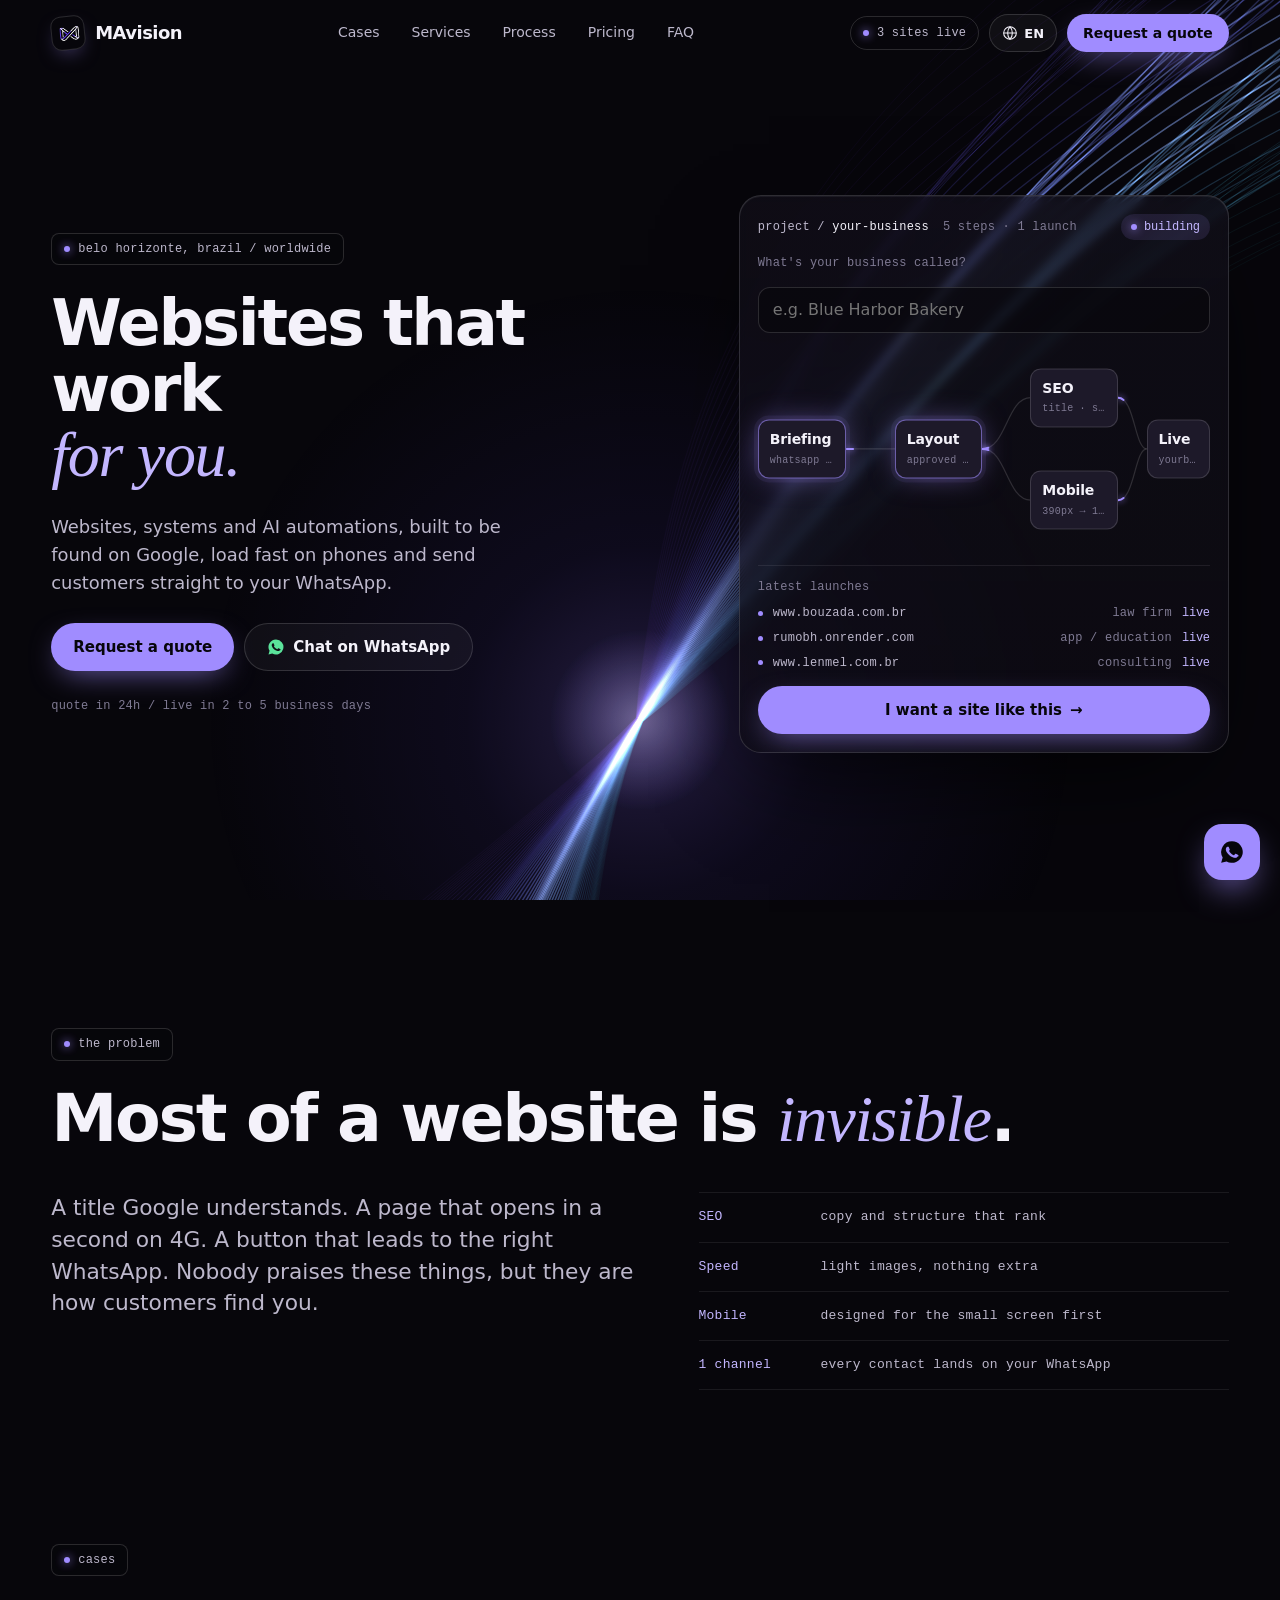
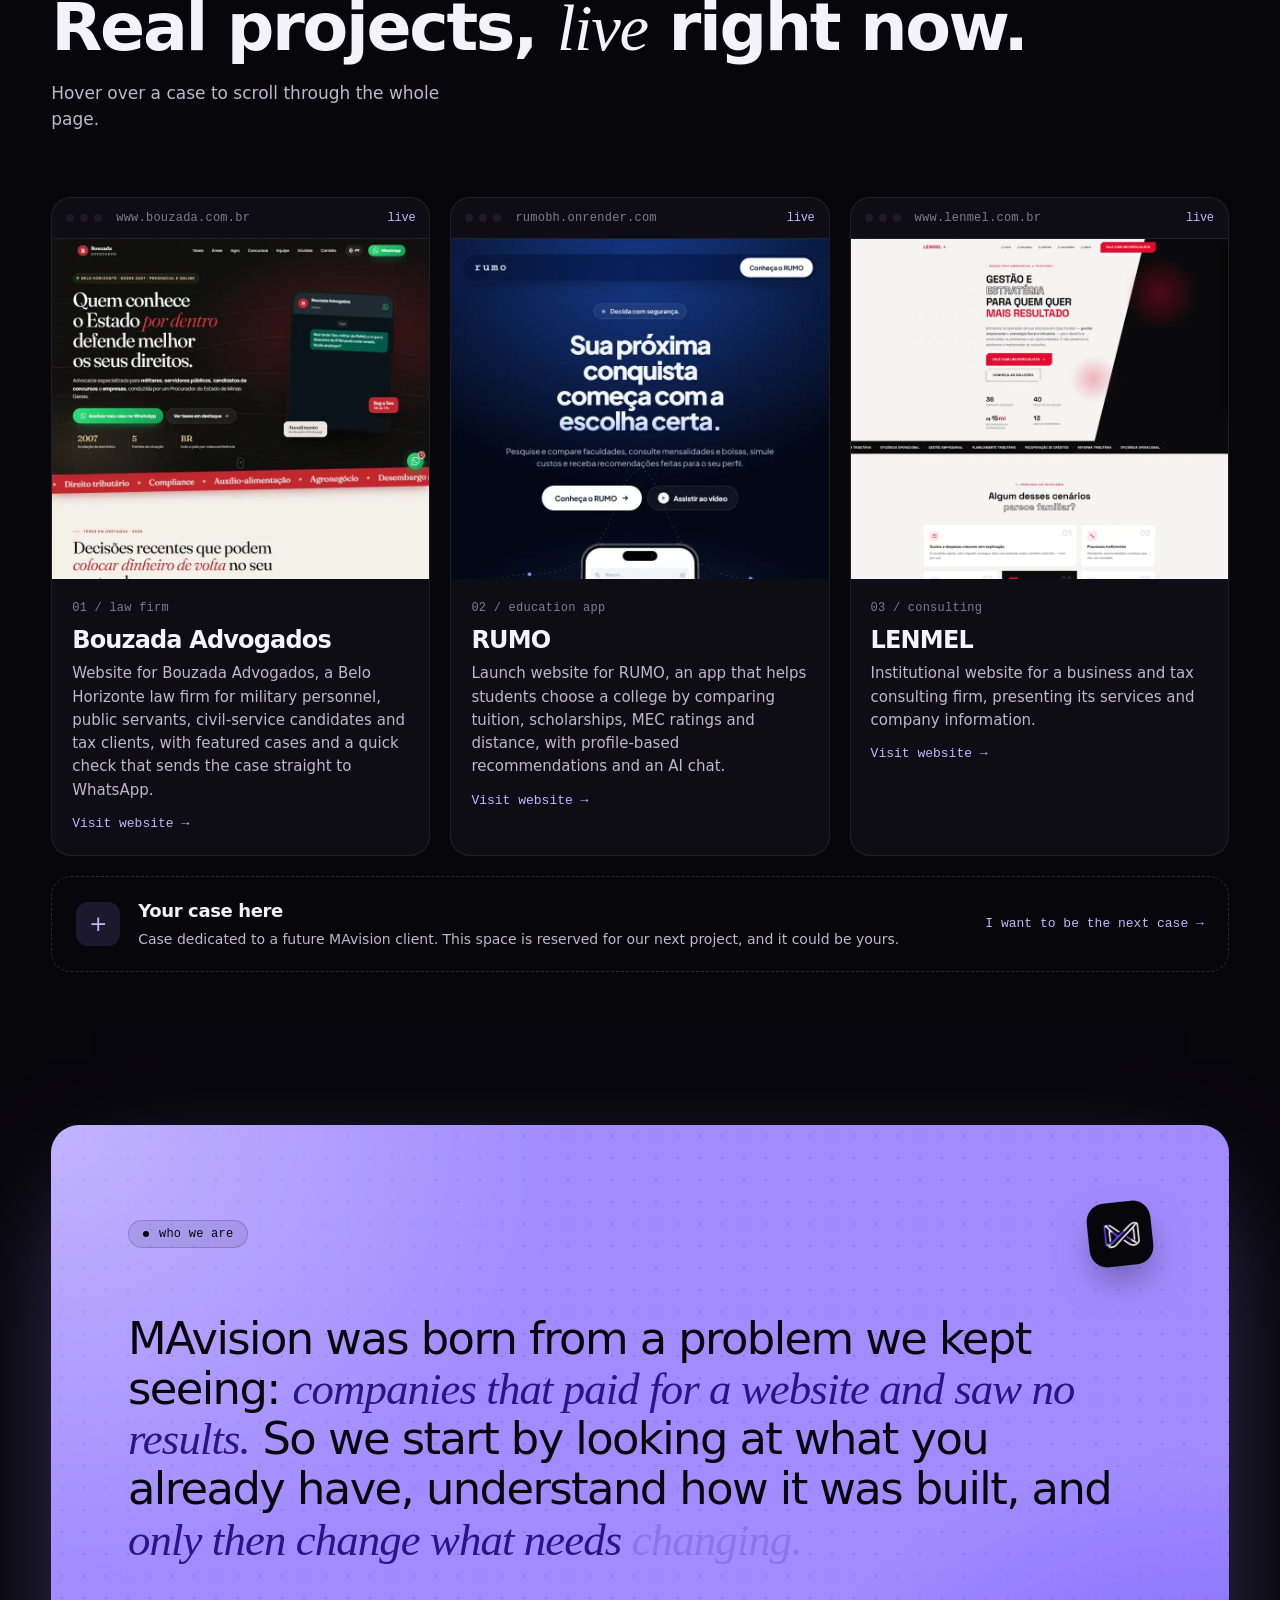
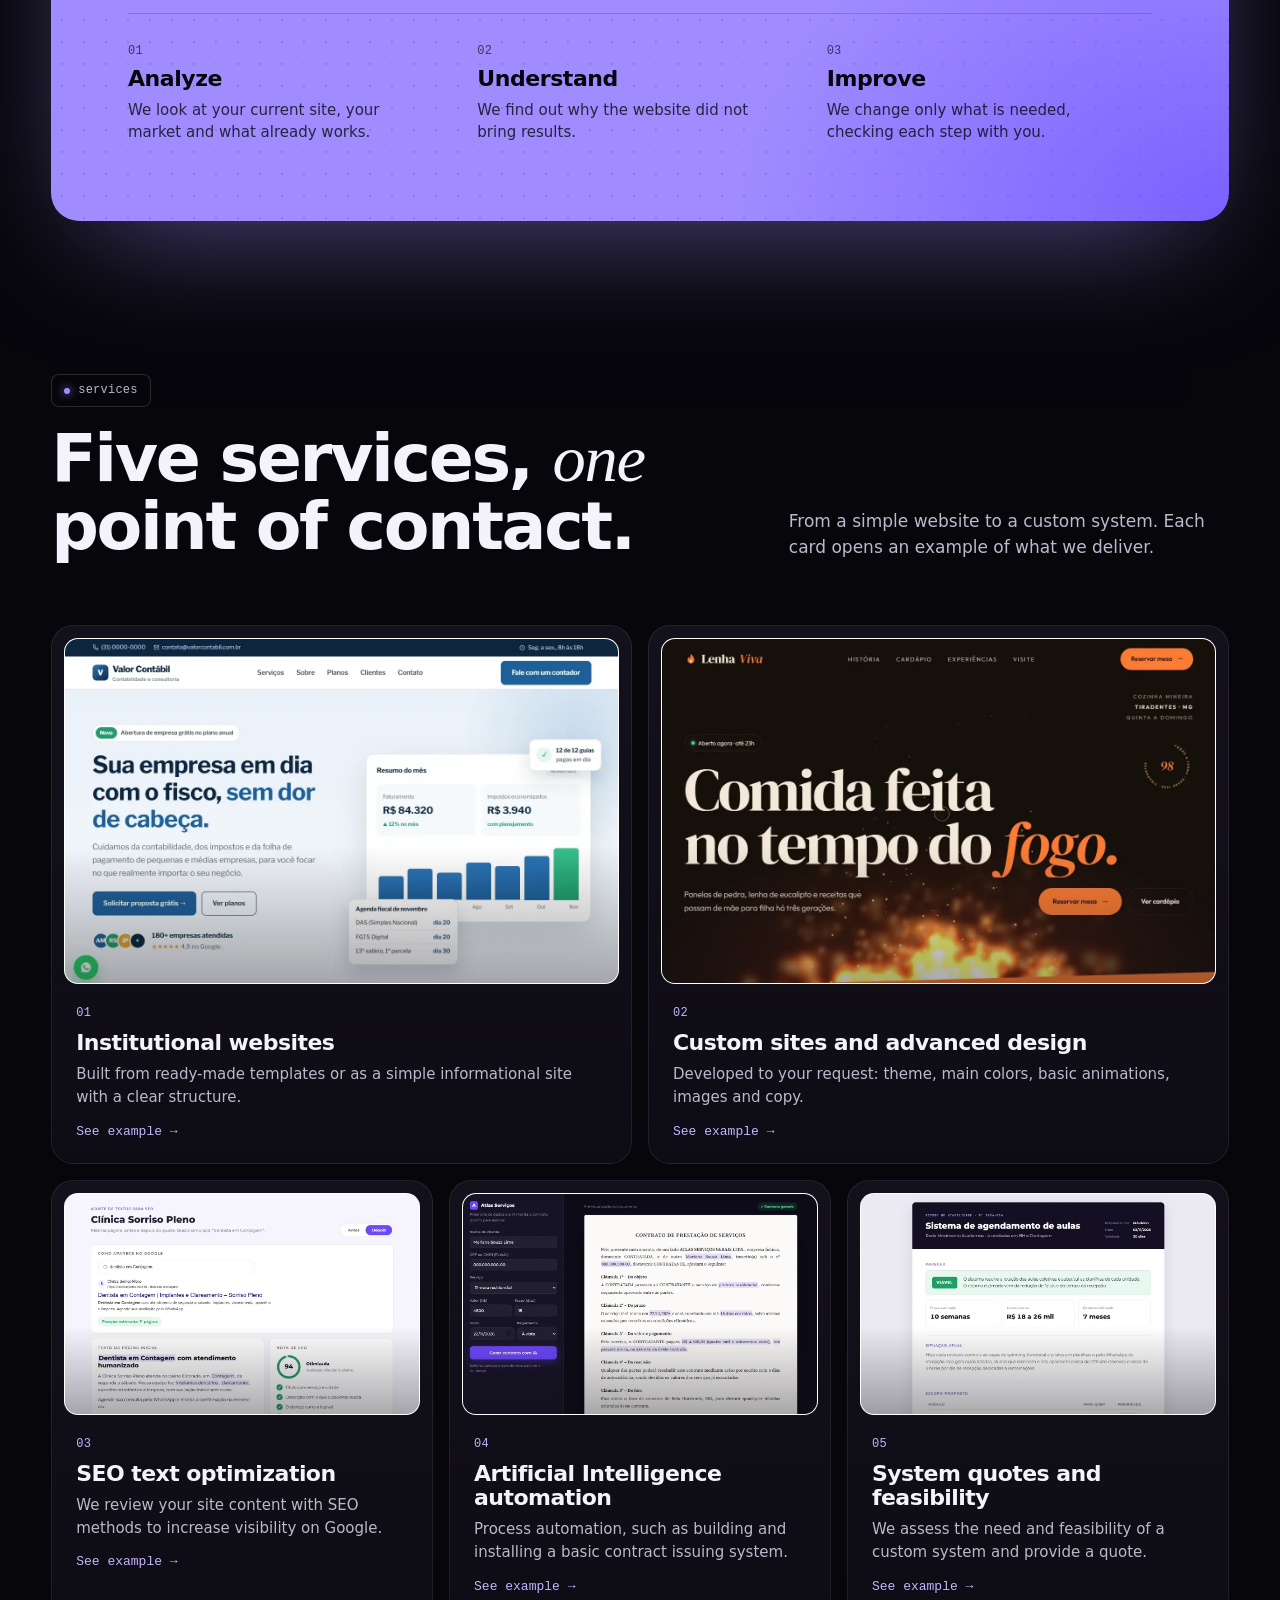
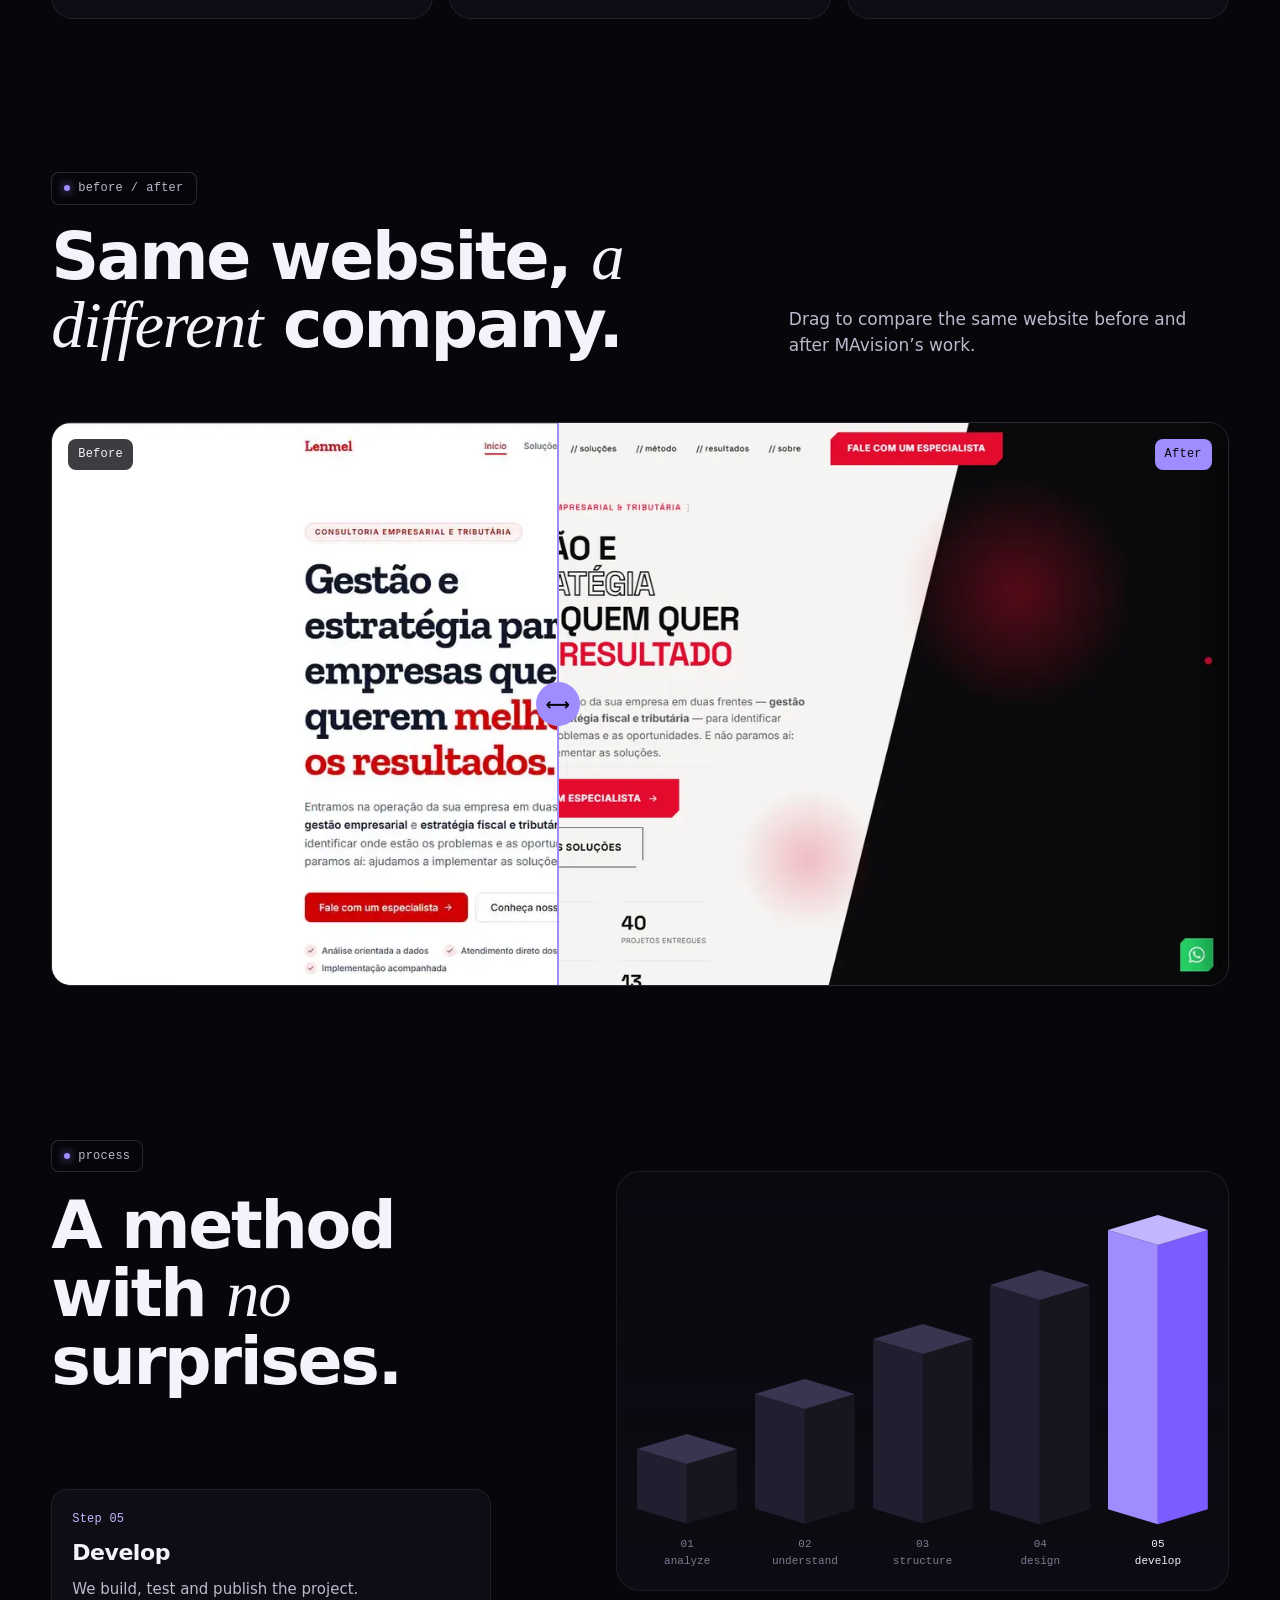
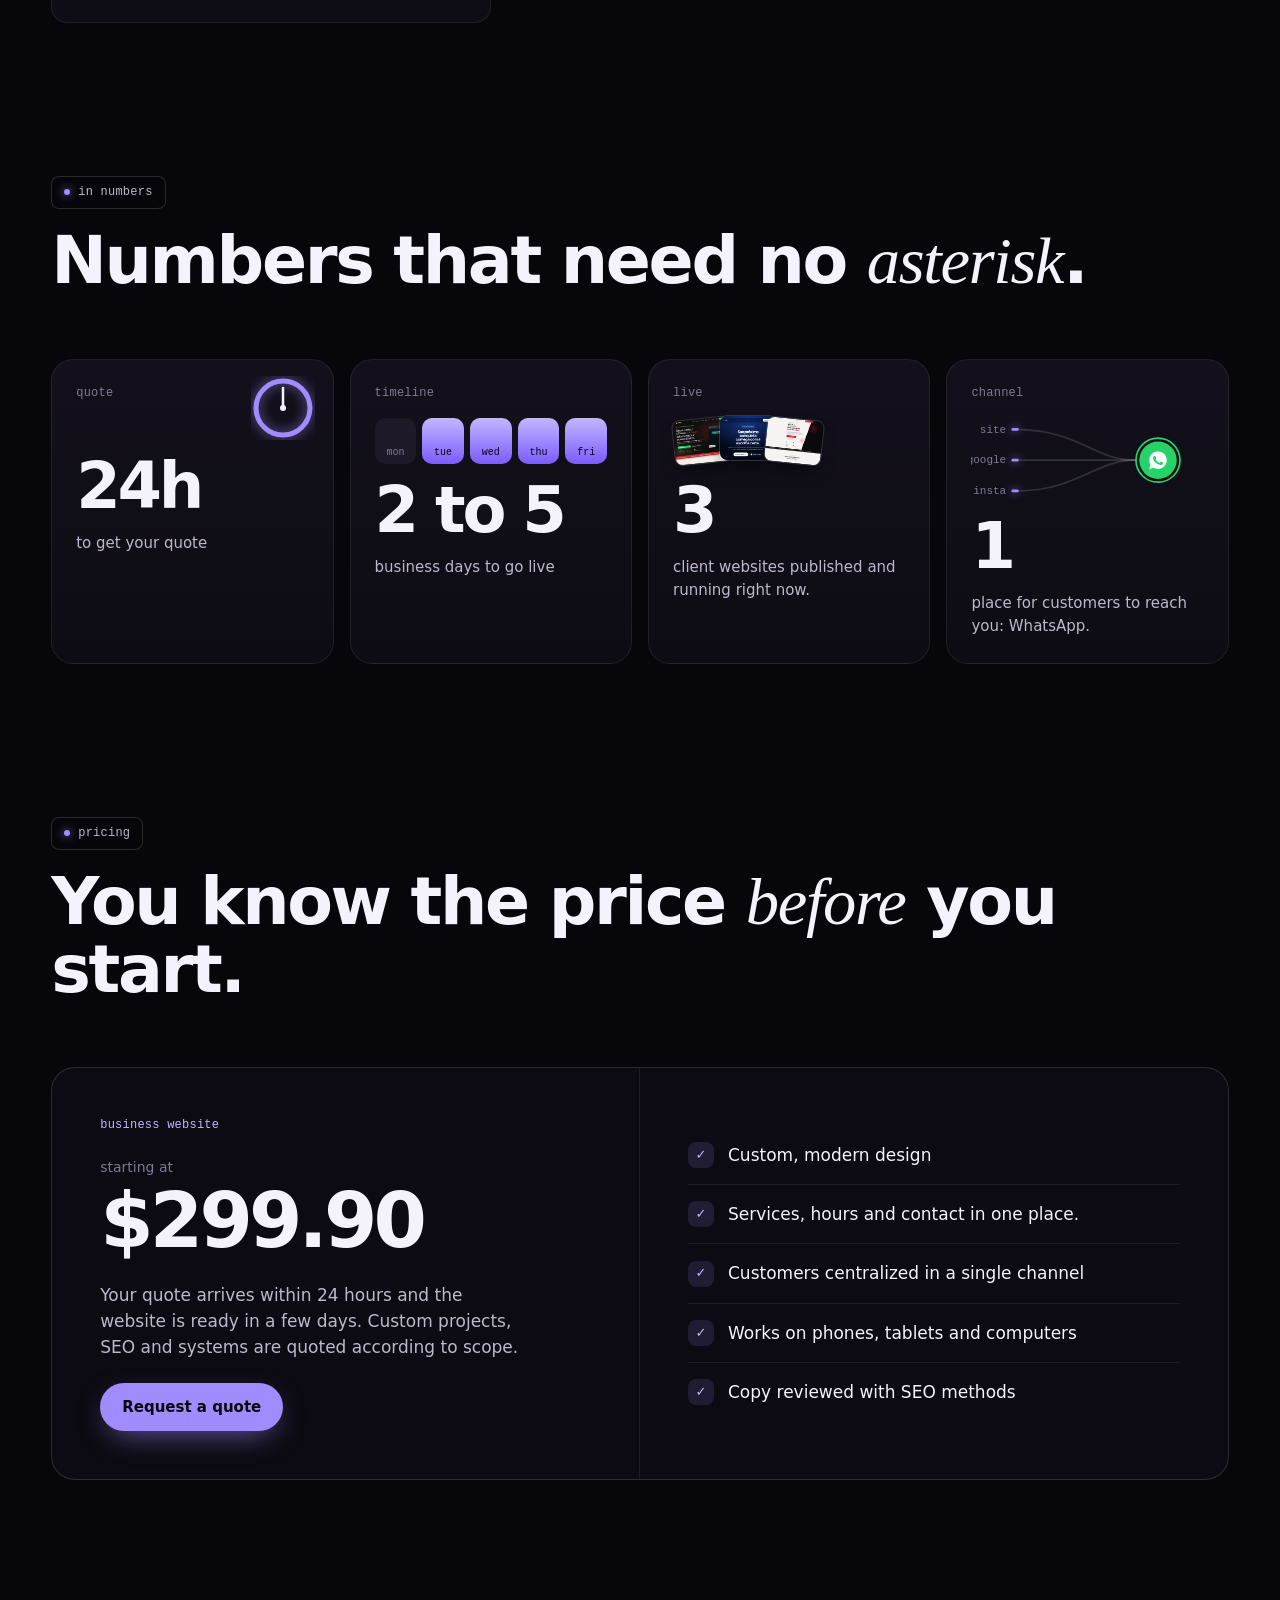
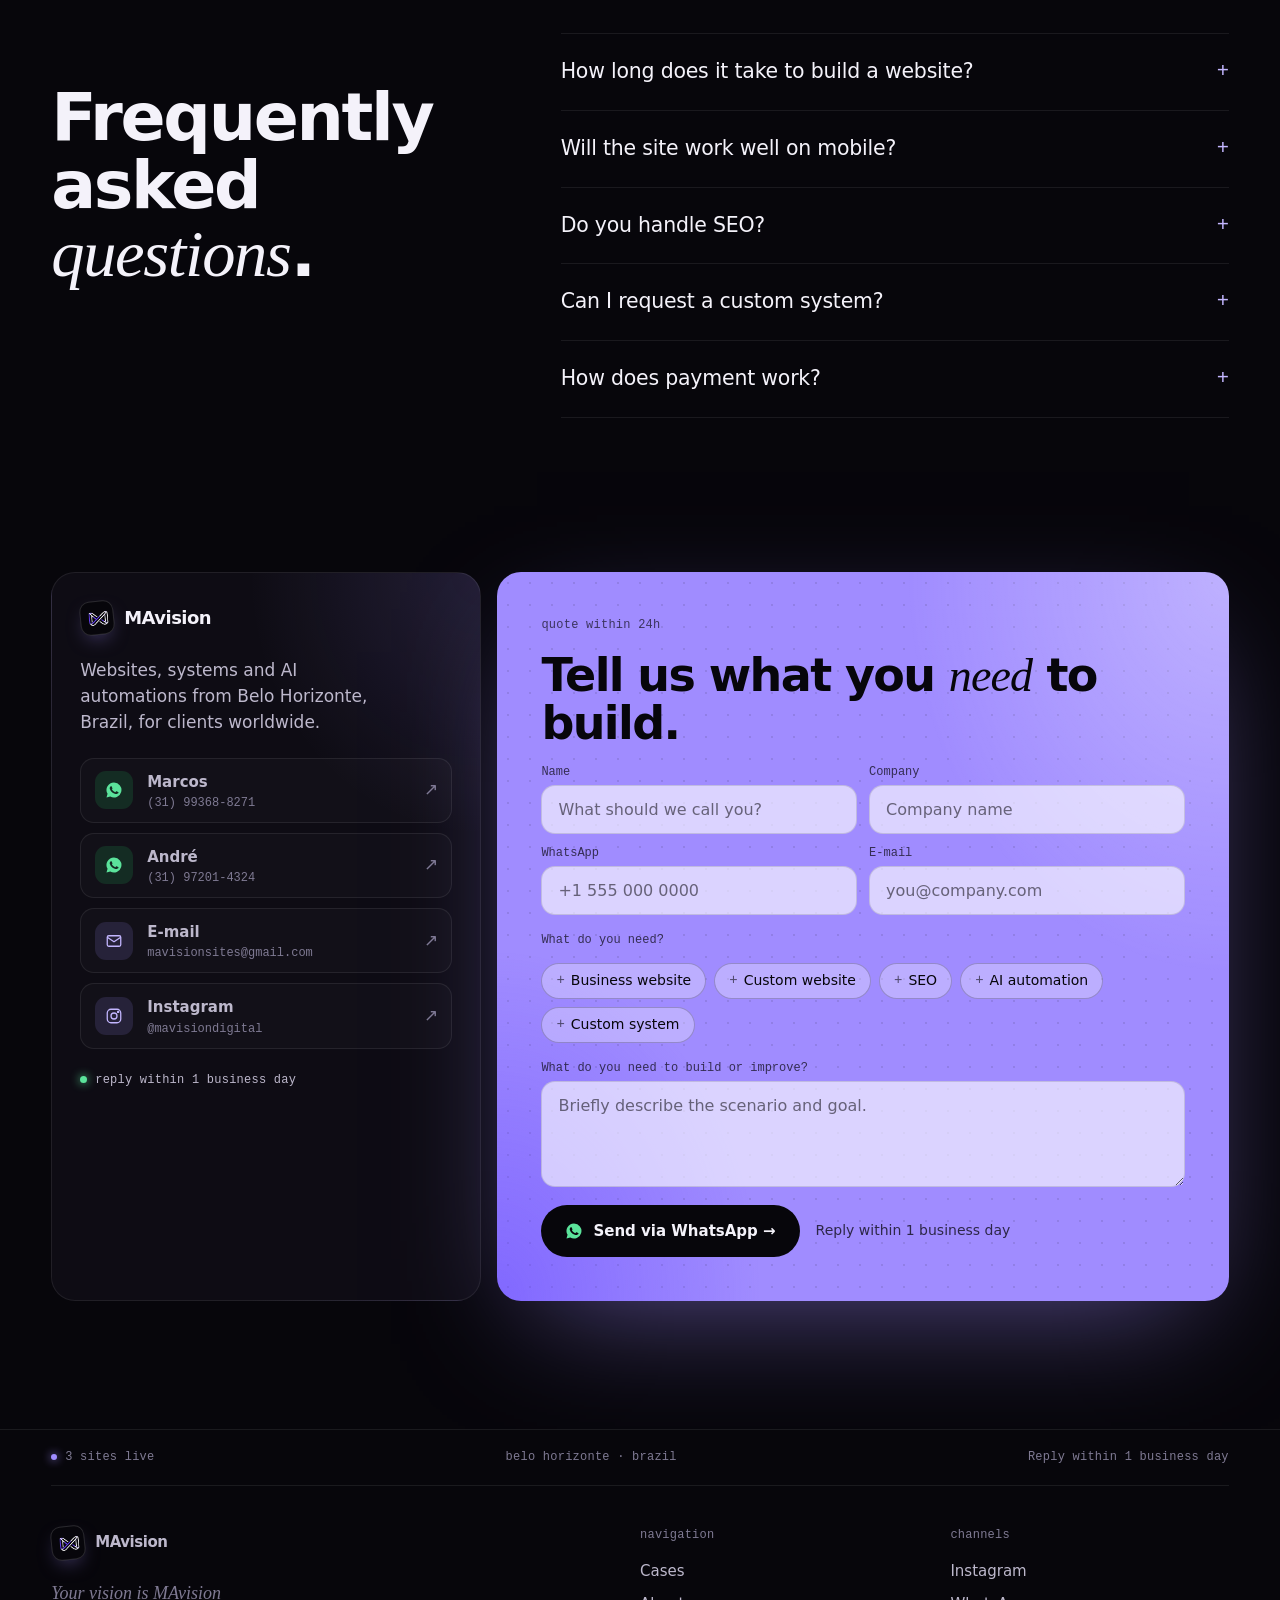
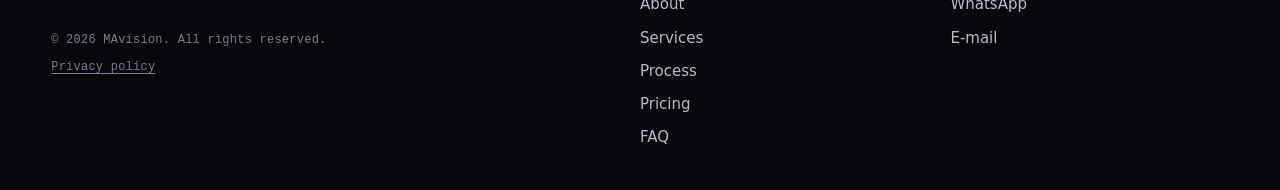
==== commit fdf8f13a: "Atualiza preços internacionais: US$ 299,90 e € 305 Co-Authored-By: Claude Opus 5.5 <noreply@anthropi" ====
--- a/en/index.html
+++ b/en/index.html
@@ -36,7 +36,7 @@
 <link rel="manifest" href="../site.webmanifest">
 <meta name="theme-color" content="#07060b">
 <script type="application/ld+json">
-{"@context":"https://schema.org","@graph":[{"@type":"ProfessionalService","@id":"https://www.mavision.com.br/#mavision","name":"MAvision","url":"https://www.mavision.com.br/en/","inLanguage":"en","slogan":"Your vision is MAvision","description":"Websites, systems and AI automations, structured to attract, convince and convert.","logo":"https://www.mavision.com.br/icon-512.png","image":"https://www.mavision.com.br/og-image.jpg","email":"mavisionsites@gmail.com","telephone":"+55-31-99368-8271","address":{"@type":"PostalAddress","addressLocality":"Belo Horizonte","addressRegion":"MG","addressCountry":"BR"},"areaServed":[{"@type":"Country","name":"Brazil"},{"@type":"Place","name":"North America"},{"@type":"Place","name":"Europe"}],"availableLanguage":["pt-BR","en","es"],"sameAs":["https://instagram.com/mavisiondigital"],"makesOffer":{"@type":"Offer","itemOffered":{"@type":"Service","name":"Institutional websites"},"priceSpecification":[{"@type":"PriceSpecification","minPrice":"150","priceCurrency":"USD"},{"@type":"PriceSpecification","minPrice":"150","priceCurrency":"EUR"}]},"hasOfferCatalog":{"@type":"OfferCatalog","name":"Services","itemListElement":[{"@type":"Offer","itemOffered":{"@type":"Service","name":"Institutional websites","description":"Built from ready-made templates or as a simple informational site with a clear structure."}},{"@type":"Offer","itemOffered":{"@type":"Service","name":"Custom sites and advanced design","description":"Developed to your request: theme, main colors, basic animations, images and copy."}},{"@type":"Offer","itemOffered":{"@type":"Service","name":"SEO text optimization","description":"We review your site content with SEO methods to increase visibility on Google."}},{"@type":"Offer","itemOffered":{"@type":"Service","name":"Artificial Intelligence automation","description":"Process automation, such as building and installing a basic contract issuing system."}},{"@type":"Offer","itemOffered":{"@type":"Service","name":"System quotes and feasibility","description":"We assess the need and feasibility of a custom system and provide a quote."}}]}},{"@type":"WebSite","@id":"https://www.mavision.com.br/#site","url":"https://www.mavision.com.br/","name":"MAvision","inLanguage":"en","publisher":{"@id":"https://www.mavision.com.br/#mavision"}},{"@type":"FAQPage","inLanguage":"en","mainEntity":[{"@type":"Question","name":"How long does it take to build a website?","acceptedAnswer":{"@type":"Answer","text":"Institutional sites usually take 2 to 5 business days. Custom projects vary with complexity."}},{"@type":"Question","name":"Will the site work well on mobile?","acceptedAnswer":{"@type":"Answer","text":"Yes. All projects are responsive and optimized for different devices."}},{"@type":"Question","name":"Do you handle SEO?","acceptedAnswer":{"@type":"Answer","text":"Yes. We adjust copy and structure to improve your Google ranking."}},{"@type":"Question","name":"Can I request a custom system?","acceptedAnswer":{"@type":"Answer","text":"Yes. We assess feasibility and send a quote based on your needs."}},{"@type":"Question","name":"How does payment work?","acceptedAnswer":{"@type":"Answer","text":"Terms are set in the quote, after we understand the project scope."}}]}]}
+{"@context":"https://schema.org","@graph":[{"@type":"ProfessionalService","@id":"https://www.mavision.com.br/#mavision","name":"MAvision","url":"https://www.mavision.com.br/en/","inLanguage":"en","slogan":"Your vision is MAvision","description":"Websites, systems and AI automations, structured to attract, convince and convert.","logo":"https://www.mavision.com.br/icon-512.png","image":"https://www.mavision.com.br/og-image.jpg","email":"mavisionsites@gmail.com","telephone":"+55-31-99368-8271","address":{"@type":"PostalAddress","addressLocality":"Belo Horizonte","addressRegion":"MG","addressCountry":"BR"},"areaServed":[{"@type":"Country","name":"Brazil"},{"@type":"Place","name":"North America"},{"@type":"Place","name":"Europe"}],"availableLanguage":["pt-BR","en","es"],"sameAs":["https://instagram.com/mavisiondigital"],"makesOffer":{"@type":"Offer","itemOffered":{"@type":"Service","name":"Institutional websites"},"priceSpecification":[{"@type":"PriceSpecification","minPrice":"299.90","priceCurrency":"USD"},{"@type":"PriceSpecification","minPrice":"305","priceCurrency":"EUR"}]},"hasOfferCatalog":{"@type":"OfferCatalog","name":"Services","itemListElement":[{"@type":"Offer","itemOffered":{"@type":"Service","name":"Institutional websites","description":"Built from ready-made templates or as a simple informational site with a clear structure."}},{"@type":"Offer","itemOffered":{"@type":"Service","name":"Custom sites and advanced design","description":"Developed to your request: theme, main colors, basic animations, images and copy."}},{"@type":"Offer","itemOffered":{"@type":"Service","name":"SEO text optimization","description":"We review your site content with SEO methods to increase visibility on Google."}},{"@type":"Offer","itemOffered":{"@type":"Service","name":"Artificial Intelligence automation","description":"Process automation, such as building and installing a basic contract issuing system."}},{"@type":"Offer","itemOffered":{"@type":"Service","name":"System quotes and feasibility","description":"We assess the need and feasibility of a custom system and provide a quote."}}]}},{"@type":"WebSite","@id":"https://www.mavision.com.br/#site","url":"https://www.mavision.com.br/","name":"MAvision","inLanguage":"en","publisher":{"@id":"https://www.mavision.com.br/#mavision"}},{"@type":"FAQPage","inLanguage":"en","mainEntity":[{"@type":"Question","name":"How long does it take to build a website?","acceptedAnswer":{"@type":"Answer","text":"Institutional sites usually take 2 to 5 business days. Custom projects vary with complexity."}},{"@type":"Question","name":"Will the site work well on mobile?","acceptedAnswer":{"@type":"Answer","text":"Yes. All projects are responsive and optimized for different devices."}},{"@type":"Question","name":"Do you handle SEO?","acceptedAnswer":{"@type":"Answer","text":"Yes. We adjust copy and structure to improve your Google ranking."}},{"@type":"Question","name":"Can I request a custom system?","acceptedAnswer":{"@type":"Answer","text":"Yes. We assess feasibility and send a quote based on your needs."}},{"@type":"Question","name":"How does payment work?","acceptedAnswer":{"@type":"Answer","text":"Terms are set in the quote, after we understand the project scope."}}]}]}
 </script>
 <link rel="preconnect" href="https://fonts.googleapis.com"><link rel="preconnect" href="https://fonts.gstatic.com" crossorigin>
 <link rel="preload" as="style" id="gf" href="https://fonts.googleapis.com/css2?family=Schibsted+Grotesk:wght@400;500;600;700&family=Newsreader:ital,opsz,wght@1,6..72,400&family=JetBrains+Mono:wght@400;500&display=swap">
@@ -192,7 +192,7 @@
 <section class="sec" id="preco">
 <div class="sh"><span class="tag mono rv"><i></i><span data-t="k1x">Pricing</span></span><h2 class="rv"><span data-t="zPra">You know the price</span> <em data-t="zPrb">before</em> <span data-t="zPrc">you start.</span></h2></div>
 <div class="price rv">
-<div class="pr-l"><span class="mono" data-t="zPrl">business website</span><div class="pr-v"><small data-t="k1">starting at</small><b id="price" data-t="pv">$150</b></div><p data-t="zPrd">Your quote arrives within 24 hours and the website is ready in a few days. Custom projects, SEO and systems are quoted according to scope.</p><a class="btn btn-v" href="#contato" data-t="b1">Request a quote</a></div>
+<div class="pr-l"><span class="mono" data-t="zPrl">business website</span><div class="pr-v"><small data-t="k1">starting at</small><b id="price" data-t="pv">$299.90</b></div><p data-t="zPrd">Your quote arrives within 24 hours and the website is ready in a few days. Custom projects, SEO and systems are quoted according to scope.</p><a class="btn btn-v" href="#contato" data-t="b1">Request a quote</a></div>
 <ul class="pr-r"><li><i>✓</i><span data-t="bfb1">Custom, modern design</span></li><li><i>✓</i><span data-t="mp">Services, hours and contact in one place.</span></li><li><i>✓</i><span data-t="bfb3">Customers centralized in a single channel</span></li><li><i>✓</i><span data-t="x4full">Works on phones, tablets and computers</span></li><li><i>✓</i><span data-t="zPr5">Copy reviewed with SEO methods</span></li></ul>
 </div>
 </section>
